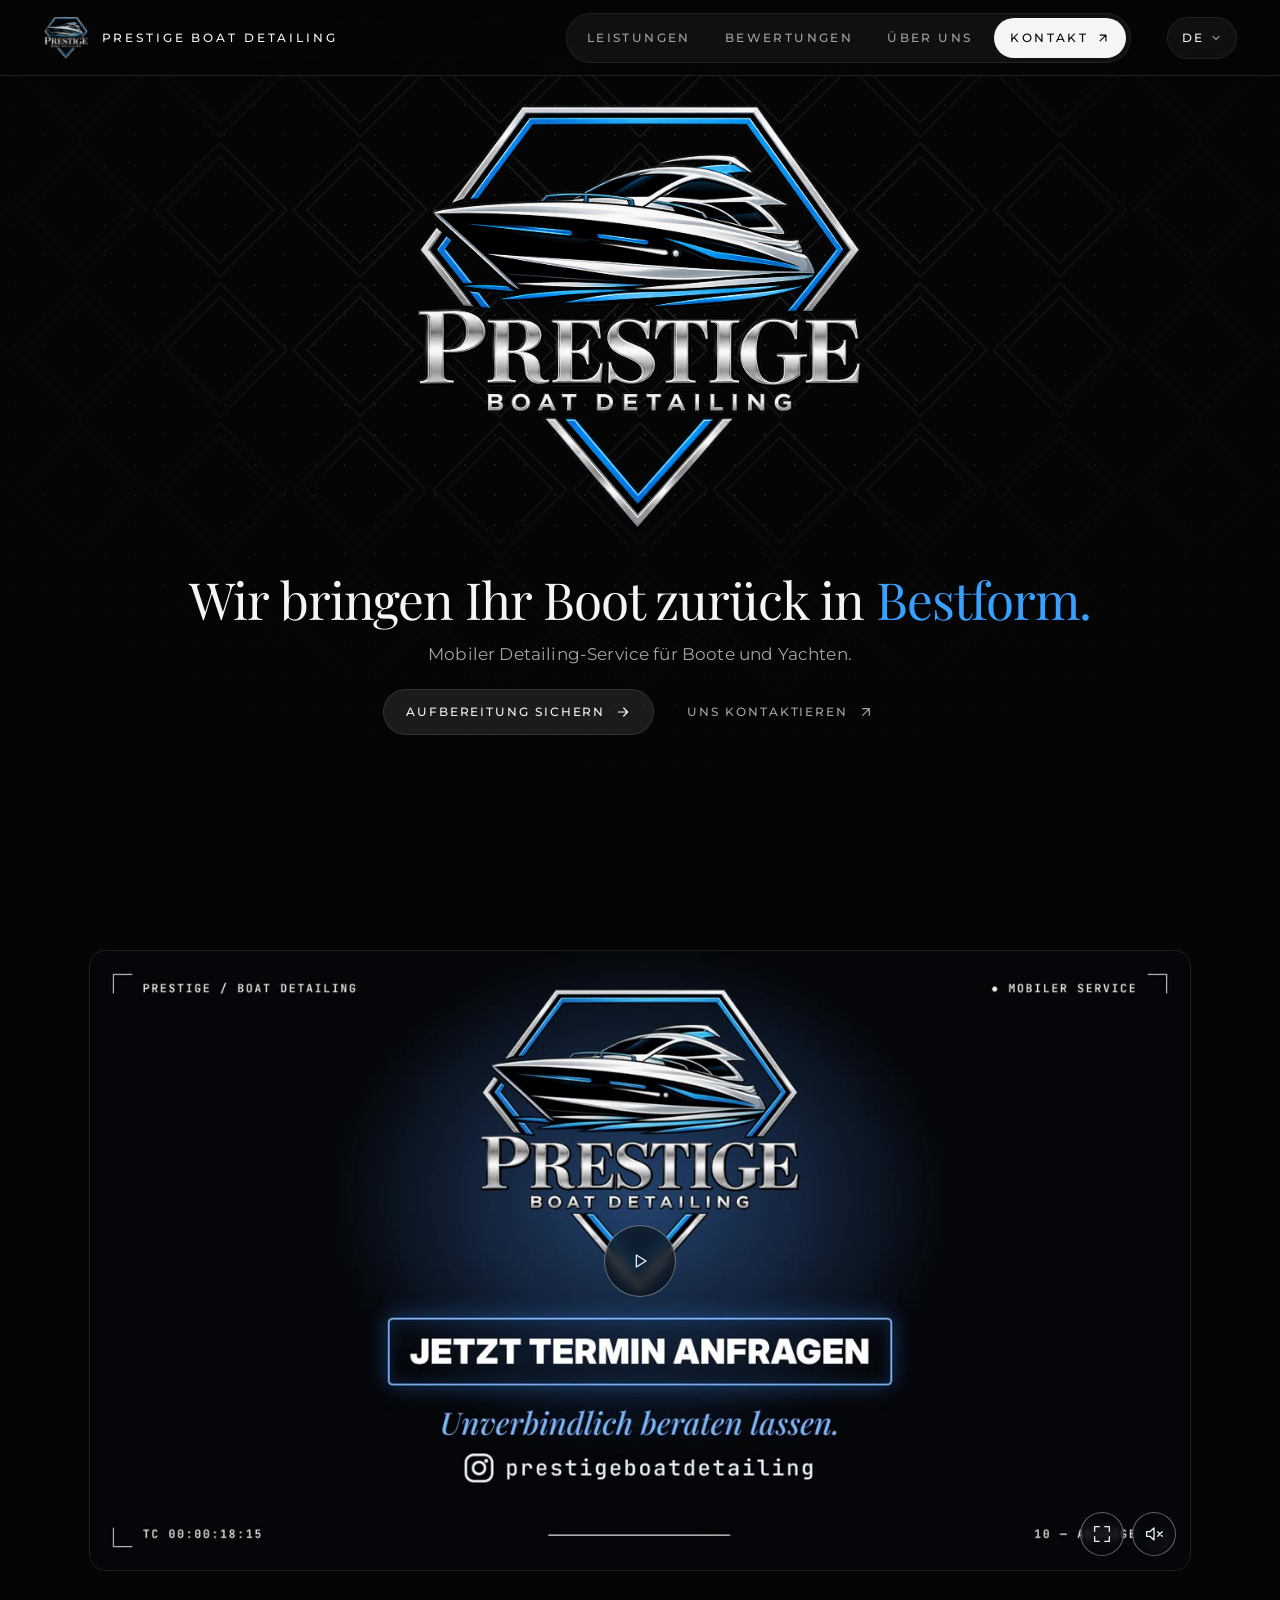
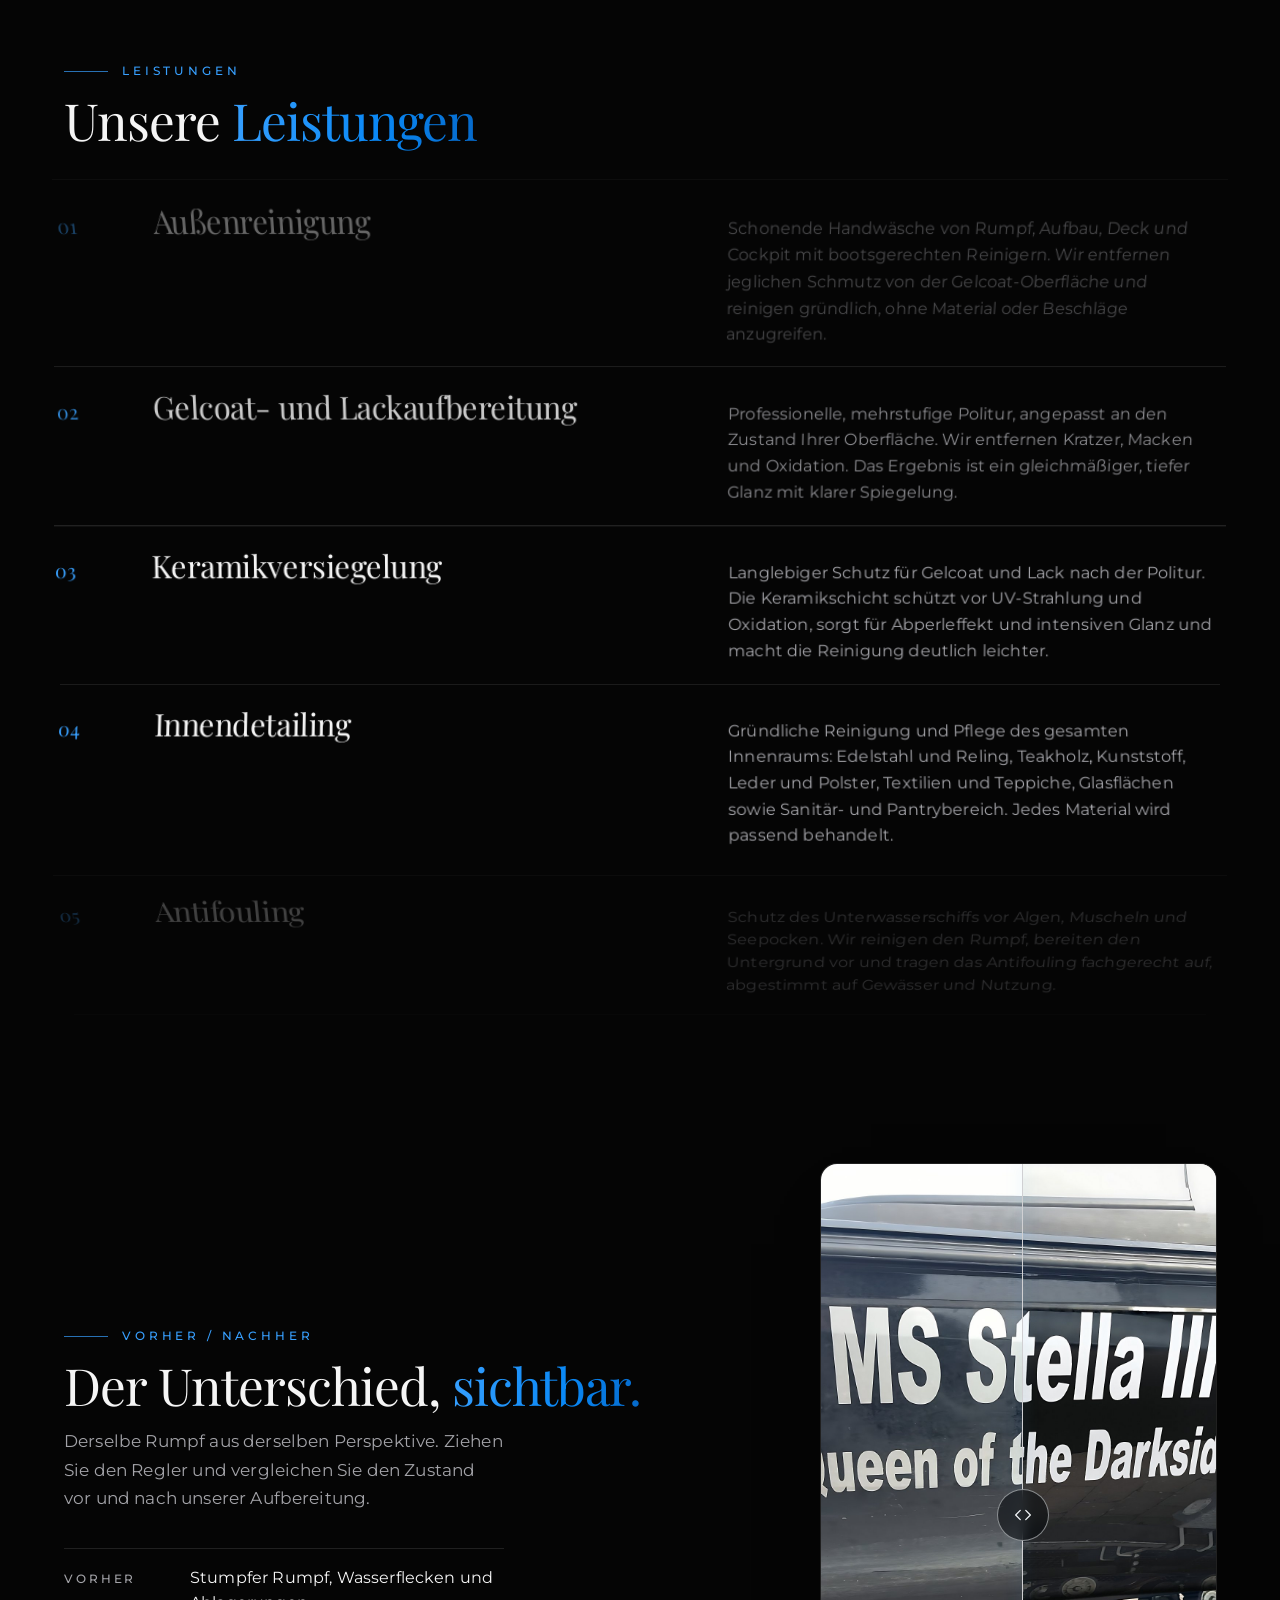
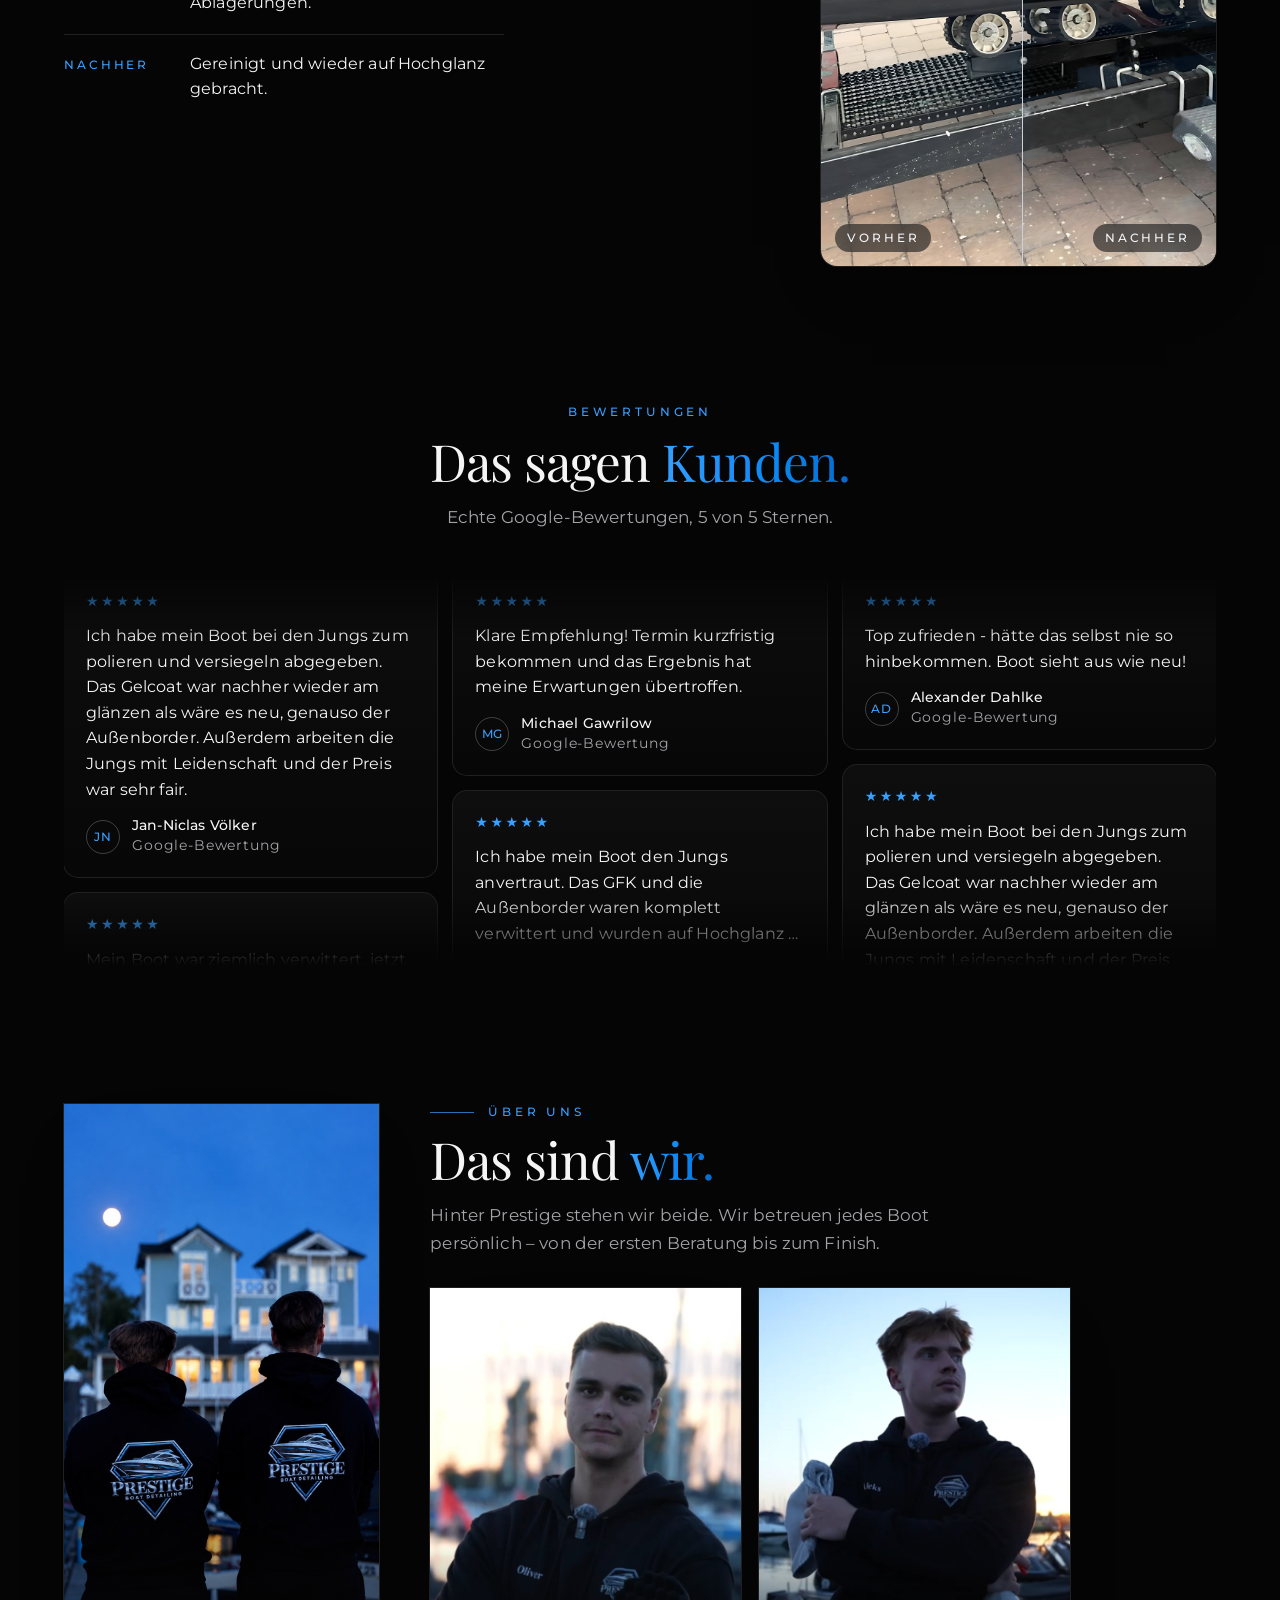
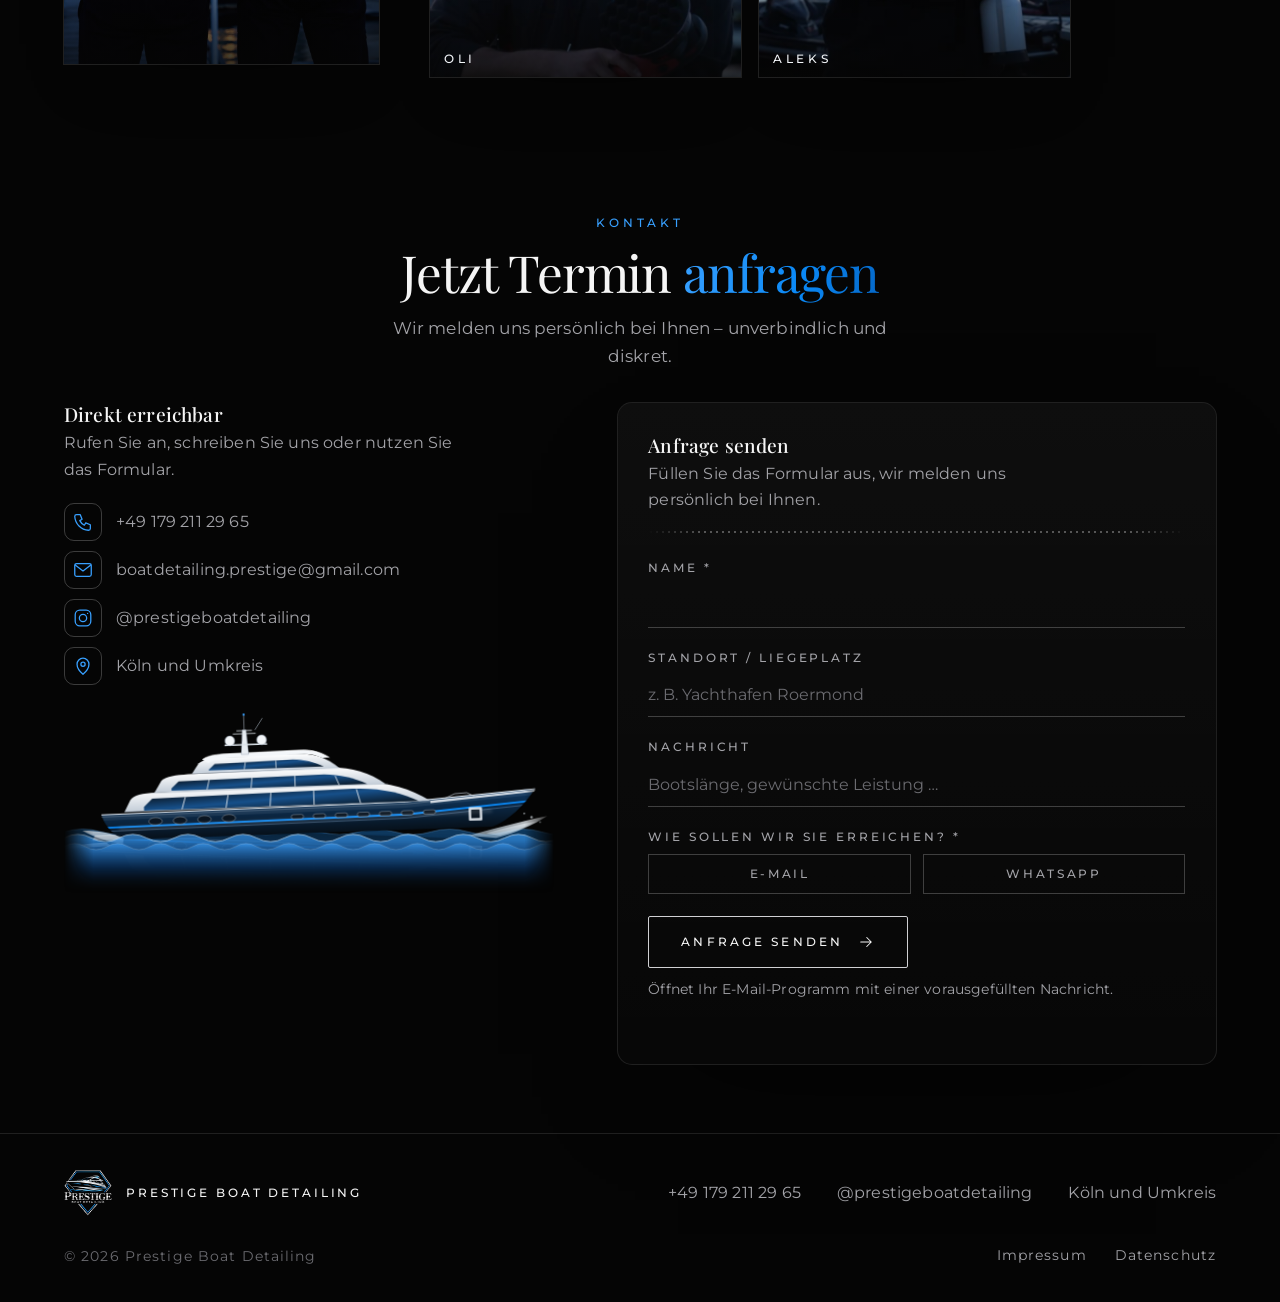
==== index.html @ ebf5ad95 "Website Prestige Boat Detailing Startseite (DE/EN/NL), Impressum, Datenschutzerklärung und die benöt" ====
<!DOCTYPE html>
<html lang="de">
<head>
  <meta charset="UTF-8">
  <meta name="viewport" content="width=device-width, initial-scale=1, viewport-fit=cover">
  <title>Prestige Boat Detailing – Professionelle Bootsaufbereitung in Köln</title>
  <meta name="description" content="Mobile, professionelle Bootsaufbereitung in Köln und Umkreis: Außenreinigung, Gelcoat-Politur, Edelstahl, Keramikversiegelung, Antifouling, Innen- und Polsterreinigung. Jetzt unverbindlich anfragen.">
  <meta name="theme-color" content="#050505">
  <meta property="og:type" content="website">
  <meta property="og:title" content="Prestige Boat Detailing – Bootsaufbereitung in Köln">
  <meta property="og:description" content="Wir bringen Ihr Boot zurück in Bestform. Mobiler Service in Köln und Umkreis.">
  <meta property="og:image" content="brand_assets/prestige_logo_new.png">
  <link rel="icon" type="image/png" href="brand_assets/prestige_logo_new_small.png">
  <link rel="preconnect" href="https://fonts.googleapis.com">
  <link rel="preconnect" href="https://fonts.gstatic.com" crossorigin>
  <link href="https://fonts.googleapis.com/css2?family=Montserrat:wght@300;400;500;600&family=Playfair+Display:wght@400;500;600;700;800&display=swap" rel="stylesheet">
  <link rel="preload" as="image" href="brand_assets/prestige_logo_new.png">
  <script>document.documentElement.classList.add('js');try{var _l=localStorage.getItem('pbd-lang');if(_l==='en'||_l==='nl')document.documentElement.lang=_l}catch(e){}</script>
  <script type="application/ld+json">
  {
    "@context": "https://schema.org",
    "@type": "LocalBusiness",
    "name": "Prestige Boat Detailing",
    "description": "Mobile, professionelle Bootsaufbereitung in Köln und Umkreis.",
    "telephone": "+491792112965",
    "email": "boatdetailing.prestige@gmail.com",
    "areaServed": "Köln und Umkreis",
    "address": { "@type": "PostalAddress", "addressLocality": "Köln", "addressCountry": "DE" },
    "sameAs": ["https://www.instagram.com/prestigeboatdetailing"]
  }
  </script>
  <style>
    /* ═════════ TOKENS ═════════ */
    :root{
      --bg:#050505;
      --bg-2:#0E0E0F;
      --text:#F5F5F5;
      --text-2:#A3A3A8;
      --chrome:#D0D0D3;
      --blue:#0A88F5;
      --blue-hi:#38A0FF;
      --hair:rgba(255,255,255,.22);
      --hair-soft:rgba(255,255,255,.11);
      --nav1:rgba(5,5,5,.9); --nav2:rgba(5,5,5,.55);
      --glass:rgba(255,255,255,.05); --glass-2:rgba(255,255,255,.09); --glass-hover:rgba(255,255,255,.09);
      --ring:rgba(255,255,255,.12); --ring-2:rgba(255,255,255,.18);
      --card-g1:rgba(255,255,255,.04); --card-g2:rgba(255,255,255,.012);
      --ph-bg:#0C0C0D; --err:#E8A3A0; --muted:#6B6B70;
      --word-g:linear-gradient(180deg,#FFFFFF 0%,#EEF2F6 30%,#B4BFCB 47.5%,#2A323C 48.5%,#5E6C7B 49.5%,#C8D3DE 52%,#F4F7FA 78%,#FFFFFF 100%);--word-sh:rgba(0,0,0,.9);
      --word-stroke:rgba(255,255,255,.75);
      --fw-a:#F6F8FA; --fw-b:#B9C4D0; --fw-stroke:rgba(255,255,255,.5);
      --sub:#C3CCD6; --line:rgba(255,255,255,.7); --dots:rgba(255,255,255,.11);
      --sea-deep:#050505; --menu-shadow:rgba(0,0,0,.6);
      --page-bg:#050505;
      color-scheme:dark;

      --fs-display:clamp(38px,6vw,88px);
      --fs-h2:clamp(30px,4vw,56px);
      --fs-h3:clamp(22px,2.4vw,32px);
      --fs-h4:clamp(18px,1.5vw,21px);
      --fs-lead:clamp(17px,1.25vw,19px);
      --fs-body:16px;
      --fs-small:14px;
      --fs-label:12px;

      --f-serif:'Playfair Display','Didot','Bodoni MT',Georgia,serif;
      --f-sans:'Montserrat',system-ui,-apple-system,'Segoe UI',sans-serif;

      --ease:cubic-bezier(.25,.46,.45,.94);
      --wrap:1320px;
      --gut:clamp(20px,5vw,72px);
      --sec:clamp(44px,5.4vw,84px);
      --nav:76px;
    }
    *,*::before,*::after{box-sizing:border-box}
    html{background:var(--bg);scroll-behavior:smooth;scroll-padding-top:calc(var(--nav) + 8px);-webkit-text-size-adjust:100%}
    body{margin:0;background:transparent;color:var(--text-2);font:400 16px/1.65 var(--f-sans);letter-spacing:.01em;-webkit-font-smoothing:antialiased;overflow-x:clip}
    /* Hintergrund: dunkler Verlauf mit feinem Punktraster (ruhig, fest, ohne Bewegung) */
    body::before{content:"";position:fixed;inset:0;z-index:-1;pointer-events:none;background:var(--page-bg)}
    body::after{content:"";position:fixed;inset:0;z-index:-1;pointer-events:none;
      background-image:radial-gradient(var(--dots) 1px,transparent 1.2px);background-size:30px 30px;
      -webkit-mask-image:radial-gradient(85% 70% at 50% 35%,#000 15%,transparent 75%);mask-image:radial-gradient(85% 70% at 50% 35%,#000 15%,transparent 75%)}
    img,video{display:block;max-width:100%}
    a{color:inherit;text-decoration:none}
    ::selection{background:var(--blue);color:var(--bg)}
    :focus-visible{outline:1px solid var(--blue-hi);outline-offset:4px}
    .wrap{width:100%;max-width:var(--wrap);margin-inline:auto;padding-inline:var(--gut)}
    .sr{position:absolute!important;width:1px;height:1px;overflow:hidden;clip:rect(0 0 0 0);white-space:nowrap}
    .skip{position:fixed;left:16px;top:16px;z-index:200;padding:12px 18px;background:var(--text);color:var(--bg);font-size:var(--fs-small);transform:translateY(-200%)}
    .skip:focus{transform:none}
    .ic{width:22px;height:22px;fill:none;stroke:currentColor;stroke-width:1.4;stroke-linecap:round;stroke-linejoin:round;flex:none}

    /* ═════════ TYPO ═════════ */
    .eyebrow{display:flex;align-items:center;gap:14px;margin:0 0 14px;font:500 var(--fs-label)/1.4 var(--f-sans);letter-spacing:.32em;text-transform:uppercase;color:var(--blue-hi)}
    .eyebrow::before{content:"";width:44px;height:1px;background:currentColor;opacity:.7}
    .h2{margin:0;font:400 var(--fs-h2)/1.02 var(--f-serif);letter-spacing:-.02em;color:var(--text);text-wrap:balance}
    .h2 em{font-style:normal;color:transparent;background:linear-gradient(100deg,var(--blue-hi),var(--blue) 60%,#0568C8);-webkit-background-clip:text;background-clip:text}
    .lead{margin:16px 0 0;max-width:46ch;font-size:var(--fs-lead);line-height:1.65}
    .label{font:500 var(--fs-label)/1.4 var(--f-sans);letter-spacing:.24em;text-transform:uppercase}

    /* Einblenden (nur beim Scrollen, einmalig) */
    .js .rv{opacity:0;transform:translateY(26px);transition:opacity 1s var(--ease),transform 1s var(--ease);transition-delay:calc(var(--d,0) * 110ms)}
    .js .rv.in{opacity:1;transform:none}

    /* ═════════ NAV ═════════ */
    .nav{position:fixed;inset:0 0 auto 0;z-index:70;height:var(--nav);background:linear-gradient(180deg,var(--nav1),var(--nav2));-webkit-backdrop-filter:blur(12px);backdrop-filter:blur(12px)}
    .nav::after{content:"";position:absolute;left:0;right:0;bottom:0;height:1px;background:var(--hair-soft)}
    .nav-prog{position:absolute;left:0;bottom:0;height:1px;width:100%;background:var(--blue-hi);transform:scaleX(0);transform-origin:left;z-index:1}
    .nav .wrap.nav-in{max-width:none;padding-inline:clamp(20px,3.4vw,56px)}
    .nav-in{height:100%;display:flex;align-items:center;justify-content:space-between;gap:24px}
    .brand{display:flex;align-items:center;gap:14px;color:var(--text)}
    .brand img{width:44px;height:auto}
    .brand-tx{font:500 var(--fs-label)/1.4 var(--f-sans);letter-spacing:.24em;text-transform:uppercase;color:var(--text);white-space:nowrap}
    .nav-links{display:flex;align-items:center;gap:2px;padding:4px;border-radius:999px;background:var(--glass);box-shadow:0 0 0 1px var(--ring);-webkit-backdrop-filter:blur(14px);backdrop-filter:blur(14px)}
    .nav-links a{font:500 var(--fs-label)/1 var(--f-sans);letter-spacing:.2em;text-transform:uppercase;color:var(--text-2);padding:13px 16px;border-radius:999px;transition:color .2s,background .2s}
    .nav-links a:hover{background:var(--glass-hover)}
    .nav-links{margin-left:auto}
    .tools{display:flex;align-items:center;gap:8px;margin-left:14px}
    .lang{position:relative}
    .lang-btn{display:inline-flex;align-items:center;justify-content:center;gap:6px;height:40px;padding:0 14px;border:0;border-radius:999px;background:var(--glass);box-shadow:0 0 0 1px var(--ring);color:var(--text);font:500 var(--fs-label)/1 var(--f-sans);letter-spacing:.18em;text-transform:uppercase;cursor:pointer;-webkit-backdrop-filter:blur(14px);backdrop-filter:blur(14px);transition:background .2s}
    .lang-btn:hover{background:var(--glass-hover)}
    .lang-btn .ic{width:12px;height:12px;stroke-width:2}
    .lang-menu{position:absolute;right:0;top:calc(100% + 8px);min-width:156px;padding:6px;border-radius:14px;background:var(--bg-2);box-shadow:0 0 0 1px var(--ring),0 24px 60px -20px var(--menu-shadow);display:none;z-index:80}
    .lang-menu.open{display:block}
    .lang-menu button{display:block;width:100%;text-align:left;padding:11px 14px;border:0;border-radius:10px;background:none;color:var(--text-2);font:500 var(--fs-body)/1 var(--f-sans);letter-spacing:.06em;cursor:pointer}
    .lang-menu button:hover,.lang-menu button[aria-current="true"]{color:var(--text);background:var(--glass-hover)}
    /* Handy: kein Logo-Bild, links nur der Name */
    @media (max-width:560px){.brand img{display:none}.brand-tx{letter-spacing:.12em}.tools{gap:2px}.lang-btn{padding:0 10px}.nav-in .burger{width:40px;flex:none}.nav-in .burger i{left:9px;right:9px}}
    @media (max-width:370px){.brand-tx .bt{display:none}}
    @media (max-width:1180px){.nav-links a{padding:13px 10px;letter-spacing:.14em}.tools{margin-left:8px}}
    .nav-links a.nav-cta{display:inline-flex;align-items:center;gap:8px;margin-left:4px;background:var(--text);color:var(--bg)}
    .nav-links a.nav-cta:hover,.nav-links a.nav-cta:focus-visible{background:#fff;color:var(--bg)}
    .nav-cta .ic{width:14px;height:14px;stroke-width:2}
    .nav-links a:hover,.nav-links a:focus-visible{color:var(--text)}
    .burger{display:none;width:46px;height:46px;border:0;background:none;color:var(--text);cursor:pointer;position:relative}
    .burger i{position:absolute;left:11px;right:11px;height:1px;background:currentColor}
    .burger i:first-child{top:19px}.burger i:last-child{top:26px}
    .mnav{position:fixed;inset:0;z-index:65;background:var(--bg);display:flex;flex-direction:column;justify-content:center;padding:calc(var(--nav) + 24px) var(--gut) 40px;opacity:0;visibility:hidden;transition:opacity .3s var(--ease),visibility 0s .3s}
    .mnav.open{opacity:1;visibility:visible;transition:opacity .3s var(--ease)}
    .mnav a.ml{display:block;padding:14px 0;border-bottom:1px solid var(--hair-soft);font:400 var(--fs-h3)/1.2 var(--f-serif);color:var(--text)}
    .mnav-foot{margin-top:36px;display:grid;gap:8px;font-size:var(--fs-body)}

    /* ═════════ HERO (angeheftet, scrollgesteuert) ═════════ */
    .hero{position:relative;min-height:100svh}
        .hero-pin{--lw:min(50svh,86vw);position:relative;min-height:100svh;overflow:hidden;isolation:isolate}
        .hero-bg{position:absolute;inset:0;z-index:-2;background:none}
    @keyframes wordIn{from{opacity:0;filter:blur(16px)}to{opacity:1;filter:blur(0)}}
    .medal-stage{position:absolute;left:0;right:0;top:4svh;height:60%;display:grid;place-items:center;perspective:1500px}
    .medal{position:relative;width:min(38svh,70vw);aspect-ratio:868/842;transform-style:preserve-3d;will-change:transform}
    .medal img{position:absolute;inset:0;width:100%;height:100%;object-fit:contain;user-select:none;-webkit-user-drag:none}
    .medal .m-edge{opacity:var(--edge,0);backface-visibility:visible;filter:brightness(0) invert(.55) sepia(.25) hue-rotate(185deg) saturate(1.6)}
    .medal .m-front,.medal .m-back{backface-visibility:hidden}
    .medal .m-back{transform:rotateY(180deg) translateZ(var(--th,14px))}
    .medal .m-front{transform:none}
    .m-shine{position:absolute;inset:0;pointer-events:none;backface-visibility:hidden;transform:translateZ(calc(var(--th,14px) + .5px));
      background:linear-gradient(105deg,transparent 40%,rgba(255,255,255,.9) 50%,transparent 60%) var(--sh,120%) 0/300% 100% no-repeat;
      -webkit-mask:url(brand_assets/prestige_logo_new_small.png) center/contain no-repeat;mask:url(brand_assets/prestige_logo_new_small.png) center/contain no-repeat}
    .hero-copy{position:absolute;left:0;right:0;top:calc(var(--nav) + 3svh + var(--lw) * .9555 + clamp(14px,2.6svh,28px));display:flex;flex-direction:column;align-items:center;padding-inline:var(--gut);text-align:center}
    .badge{display:inline-flex;align-items:center;gap:12px;padding:7px 14px 7px 8px;border-radius:999px;background:rgba(255,255,255,.07);box-shadow:0 0 0 1px rgba(255,255,255,.13);-webkit-backdrop-filter:blur(10px);backdrop-filter:blur(10px)}
    .badge b{padding:4px 10px;border-radius:999px;background:var(--text);color:var(--bg);font:500 var(--fs-label)/1.3 var(--f-sans);letter-spacing:.18em;text-transform:uppercase}
    .badge span{font:500 var(--fs-label)/1.3 var(--f-sans);letter-spacing:.06em;color:var(--text)}
    .hero-line{margin:16px 0 0;font:400 var(--fs-h2)/1.06 var(--f-serif);letter-spacing:-.02em;color:var(--text);text-wrap:balance}
    .hero-line em{font-style:normal;color:var(--blue-hi)}
    .hero-desc{margin:14px 0 0;max-width:56ch;font-size:var(--fs-lead);line-height:1.6;color:var(--text-2)}
    .hero-btns{margin-top:22px;display:flex;flex-wrap:wrap;gap:12px;justify-content:center}
    .pbtn,.sbtn{display:inline-flex;align-items:center;gap:10px;padding:14px 22px;border-radius:999px;font:500 var(--fs-label)/1 var(--f-sans);letter-spacing:.16em;text-transform:uppercase;transition:background .2s,color .2s,box-shadow .2s}
    .pbtn{background:var(--glass-2);color:var(--text);box-shadow:0 0 0 1px var(--ring-2)}
    .pbtn:hover,.pbtn:focus-visible{background:var(--glass-hover)}
    .sbtn{color:var(--text-2)}
    .sbtn:hover,.sbtn:focus-visible{color:var(--text)}
    .pbtn .ic,.sbtn .ic{width:16px;height:16px;stroke-width:1.8}
    /* Start-Animation: Text blendet sich beim Öffnen der Seite gestaffelt ein */
    .fs{opacity:0;animation:fsIn 1s var(--ease) forwards;animation-delay:calc(.25s + var(--i,0) * .16s)}
    @keyframes fsIn{from{opacity:0;transform:translateY(20px)}to{opacity:1;transform:none}}

    /* ═════════ SEKTIONEN ═════════ */
    .sec{padding-block:var(--sec)}
    .sec-head{margin-bottom:clamp(22px,3vw,40px)}

    /* Leistungen: große Typografie, scrollgesteuerte Perspektive */
    .svc{perspective:1200px}
    .row{display:grid;grid-template-columns:clamp(40px,5vw,72px) 1.1fr 1fr;gap:clamp(14px,2.4vw,40px);align-items:baseline;padding:clamp(14px,1.7vw,24px) 0;border-top:1px solid var(--hair-soft);will-change:transform,opacity}
    .row:last-child{border-bottom:1px solid var(--hair-soft)}
    .num{font:400 var(--fs-h4)/1 var(--f-serif);color:var(--blue-hi)}
    .row h3{margin:0;font:400 var(--fs-h3)/1.1 var(--f-serif);letter-spacing:-.015em;color:var(--text);text-wrap:balance}
    .row p{margin:0;font-size:var(--fs-body);line-height:1.6}
    .row p + p{margin-top:8px;font-size:var(--fs-body)}

    /* Mobiler Service: Lauftext, vom Scrollen gesteuert */
    .mq{overflow:hidden;white-space:nowrap;padding-block:clamp(4px,1vw,12px)}
    .mq-track{display:inline-block;will-change:transform;font:400 clamp(44px,8vw,120px)/1 var(--f-serif);letter-spacing:-.02em;text-transform:uppercase;color:transparent;-webkit-text-stroke:1.1px rgba(255,255,255,.4)}
    .mq-track b{font-weight:400;color:var(--blue-hi);-webkit-text-stroke:0;margin-inline:.28em}
    .mobile{text-align:center;padding-block:clamp(32px,4vw,56px)}
    .mobile .eyebrow{justify-content:center}
    .mobile .eyebrow::before{display:none}
    .mobile .h2{margin-inline:auto;max-width:18ch}
    .mobile .lead{margin-inline:auto;max-width:44ch}
    .tri{margin:28px auto 0;max-width:760px;display:grid;grid-template-columns:repeat(3,1fr)}
    .tri span{padding:10px 12px;color:var(--text)}
    .tri span + span{border-left:1px solid var(--hair)}

    /* Bewertungen: Spalten laufen ruhig von selbst */
    .rhead{text-align:center}
    .rhead .eyebrow{justify-content:center}.rhead .eyebrow::before{display:none}
    .rhead .lead{margin-inline:auto}
    .rcols{display:flex;justify-content:center;gap:16px;height:clamp(300px,44svh,400px);overflow:hidden;-webkit-mask-image:linear-gradient(180deg,transparent,#000 18%,#000 82%,transparent);mask-image:linear-gradient(180deg,transparent,#000 18%,#000 82%,transparent)}
    .rcol{flex:1 1 0;max-width:380px;min-width:0}
    .rtrack{display:flex;flex-direction:column;gap:16px;padding-bottom:16px;animation:rscroll var(--dur,46s) linear infinite}
    .rcol:hover .rtrack{animation-play-state:paused}
    @keyframes rscroll{to{transform:translateY(-50%)}}
    .rc{margin:0;padding:20px 22px;border-radius:14px;background:linear-gradient(180deg,var(--card-g1),var(--card-g2));box-shadow:0 0 0 1px var(--hair-soft)}
    .stars{font-size:var(--fs-small);letter-spacing:.18em;color:var(--blue-hi)}
    .rc blockquote{margin:10px 0 14px;font-size:var(--fs-body);line-height:1.6;color:var(--text)}
    .rc figcaption{display:flex;align-items:center;gap:12px}
    .av{display:grid;place-items:center;width:34px;height:34px;flex:none;border:1px solid var(--hair);border-radius:50%;font:500 var(--fs-label)/1 var(--f-sans);letter-spacing:.06em;color:var(--blue-hi)}
    .rc figcaption b{display:block;font:500 var(--fs-small)/1.3 var(--f-sans);color:var(--text)}
    .rc figcaption small{display:block;font-size:var(--fs-small);letter-spacing:.06em;color:var(--text-2)}
    @media (max-width:1000px){.r3{display:none}}
    @media (max-width:640px){.r2{display:none}}

    /* Das sind wir: gemeinsames Foto links, Einzelportraits kleiner rechts */
    .team{padding-block:var(--sec)}
    .team-grid{display:grid;grid-template-columns:auto minmax(0,1fr);grid-template-areas:"back head" "back singles";grid-template-rows:auto 1fr;column-gap:clamp(24px,4vw,64px);row-gap:clamp(18px,2.4vw,32px);align-items:start}
    .team-head{grid-area:head}
    .team-head .eyebrow{margin-bottom:12px}
    .team-head .lead{max-width:46ch}
    .ph-back{grid-area:back;height:clamp(380px,64svh,560px);aspect-ratio:9/16}
    .singles{grid-area:singles;display:grid;grid-template-columns:1fr 1fr;gap:clamp(10px,1.4vw,18px);max-width:640px}
    .ph{position:relative;margin:0;overflow:hidden;background:var(--ph-bg);box-shadow:0 0 0 1px var(--hair-soft),0 30px 80px -50px rgba(0,0,0,.8)}
    .singles .ph{aspect-ratio:4/5}
    .ph img{position:absolute;inset:0;width:100%;height:100%;object-fit:cover}
    .singles .ph:nth-child(1) img{object-position:60% 28%}
    .singles .ph:nth-child(2) img{object-position:53% 28%}
    .ph-back img{object-position:50% 56%}
    .ph::after{content:"";position:absolute;inset:auto 0 0 0;height:34%;background:linear-gradient(180deg,transparent,rgba(5,5,5,.78));pointer-events:none}
    .cap{position:absolute;left:14px;bottom:12px;z-index:1;margin:0;font:500 var(--fs-label)/1 var(--f-sans);letter-spacing:.3em;text-transform:uppercase;color:#F2F5F8}

    /* Kontakt: Kopf, zwei Spalten (Kontaktwege + Yacht | Formularkarte) */
    .contact-head{text-align:center;margin-bottom:clamp(20px,2.6vw,36px)}
    .contact-head .eyebrow{justify-content:center}
    .contact-head .eyebrow::before{display:none}
    .contact-head .h2{margin-inline:auto}
    .contact-head .lead{margin-inline:auto}
    .contact-grid{display:grid;grid-template-columns:minmax(0,.9fr) minmax(0,1.1fr);gap:clamp(32px,5vw,88px);align-items:start;max-width:1160px;margin-inline:auto}
    .contact-left{display:flex;flex-direction:column;gap:20px}
    .c-h{margin:0 0 4px;font:500 var(--fs-h4)/1.2 var(--f-serif);color:var(--text)}
    .c-sub{margin:0;font-size:var(--fs-body);max-width:38ch}
    .c-list{list-style:none;margin:0;padding:0;display:grid;gap:10px}
    .c-row{display:flex;align-items:center;gap:14px;width:fit-content;max-width:100%;font-size:var(--fs-body);color:var(--text-2);transition:color .2s;overflow-wrap:anywhere}
    a.c-row:hover,a.c-row:focus-visible{color:var(--text)}
    .c-ic{display:grid;place-items:center;width:38px;height:38px;flex:none;border:1px solid var(--hair);border-radius:10px;color:var(--blue-hi);transition:border-color .2s,color .2s}
    a.c-row:hover .c-ic{border-color:var(--blue-hi);color:var(--text)}
    .yacht-scene{position:relative;overflow:hidden;margin-top:2px;-webkit-mask-image:linear-gradient(180deg,#000 72%,transparent 100%),linear-gradient(90deg,transparent,#000 6%,#000 94%,transparent);-webkit-mask-composite:source-in;mask-image:linear-gradient(180deg,#000 72%,transparent 100%),linear-gradient(90deg,transparent,#000 6%,#000 94%,transparent);mask-composite:intersect}
    .yacht-svg{display:block;width:100%;height:auto;overflow:visible}
    /* Yacht: bewegt sich von selbst, bleibt an Ort und Stelle */
    #yBob,#yRoll,#yRefl,.wv,#spray,#wake{transform-box:view-box}
    #yBob{animation:yBob 4.6s ease-in-out infinite}
    #spray{transform-origin:600px 225px;animation:spray 1.7s ease-in-out infinite}
    #wake{transform-origin:70px 240px;animation:spray 1.3s ease-in-out infinite reverse}
    @keyframes spray{0%,100%{transform:scale(1,.9);opacity:.7}50%{transform:scale(1.04,1.1);opacity:1}}
    #yRoll{transform-origin:400px 232px;animation:yRoll 5.8s ease-in-out infinite}
    #yRefl{transform-origin:400px 232px;animation:yRefl 6.6s ease-in-out infinite}
    .wv{will-change:transform}
    #wvA{animation:wvA 16s linear infinite}
    #wvB{animation:wvB 9s linear infinite}
    #wvC{animation:wvC 6s linear infinite}
    #foam{animation:foam 5.2s ease-in-out infinite}
    @keyframes yBob{0%,100%{transform:translateY(1px)}50%{transform:translateY(-5px)}}
    @keyframes yRoll{0%,100%{transform:rotate(-1.4deg)}50%{transform:rotate(1.1deg)}}
    @keyframes yRefl{0%,100%{transform:translateY(0) scaleY(1)}50%{transform:translateY(3.6px) scaleY(1.012)}}
    @keyframes wvA{to{transform:translateX(-240px)}}
    @keyframes wvB{from{transform:translateX(-180px)}to{transform:translateX(0)}}
    @keyframes wvC{to{transform:translateX(-140px)}}
    @keyframes foam{0%,100%{opacity:.55}50%{opacity:.9}}
    .panel{padding:clamp(20px,2.4vw,32px);border-radius:14px;background:linear-gradient(180deg,var(--card-g1),var(--card-g2));box-shadow:0 0 0 1px var(--hair-soft),0 50px 120px -60px rgba(0,0,0,.8)}
    .card-head{margin-bottom:12px}
    .dots{height:12px;margin-bottom:22px;color:rgba(255,255,255,.3);background-image:radial-gradient(circle,currentColor .8px,transparent .8px);background-size:6px 100%;-webkit-mask-image:linear-gradient(90deg,transparent,#000 10%,#000 90%,transparent);mask-image:linear-gradient(90deg,transparent,#000 10%,#000 90%,transparent)}
    .form{display:grid;gap:22px}
    .f-row{display:grid;grid-template-columns:1fr 1fr;gap:20px}
    .f-field{display:grid;gap:8px;min-width:0}
    .f-label{font:500 var(--fs-label)/1.4 var(--f-sans);letter-spacing:.24em;text-transform:uppercase;color:var(--text-2)}
    .f-input{width:100%;padding:9px 0;border:0;border-bottom:1px solid var(--hair);border-radius:0;background:transparent;color:var(--text);font:400 var(--fs-body)/1.5 var(--f-sans);transition:border-color .2s}
    .f-input::placeholder{color:var(--muted)}
    .f-input:hover{border-color:var(--chrome)}
    .f-input:focus{outline:0;border-color:var(--blue-hi)}
    select.f-input{appearance:none;-webkit-appearance:none;background-image:linear-gradient(45deg,transparent 50%,var(--text-2) 50%),linear-gradient(135deg,var(--text-2) 50%,transparent 50%);background-position:calc(100% - 12px) 55%,calc(100% - 7px) 55%;background-size:5px 5px;background-repeat:no-repeat}
    select.f-input option{background:var(--bg-2);color:var(--text)}
    textarea.f-input{resize:none;min-height:0;height:43px;overflow:hidden;display:block}
    fieldset{border:0;padding:0;margin:0;min-width:0}
    fieldset>legend{display:block;float:left;width:100%;padding:0;margin:0 0 8px}
    fieldset>legend+.choice{clear:both}
    .choice{display:grid;grid-template-columns:1fr 1fr;gap:12px;margin-top:0}
    .choice label{position:relative;cursor:pointer}
    .choice input{position:absolute;opacity:0;inset:0}
    .choice span{display:flex;align-items:center;justify-content:center;padding:13px 12px;border:1px solid var(--hair);font:500 var(--fs-label)/1 var(--f-sans);letter-spacing:.22em;text-transform:uppercase;color:var(--text-2);transition:color .2s,border-color .2s}
    .choice label:hover span{color:var(--text);border-color:var(--chrome)}
    .choice input:checked + span{color:var(--text);border-color:var(--blue-hi)}
    .choice input:focus-visible + span{outline:1px solid var(--blue-hi);outline-offset:3px}
    .reach{display:none}
    .reach.show{display:grid;opacity:0;transition:opacity .3s var(--ease)}
    .reach.show.in{opacity:1}
    .f-err{font-size:var(--fs-small);line-height:1.4;color:var(--err)}
    .f-err:empty{display:none}
    .btn{display:inline-flex;align-items:center;justify-content:center;gap:14px;padding:16px 32px;border:1px solid var(--chrome);border-radius:2px;background:transparent;color:var(--text);font:500 var(--fs-label)/1 var(--f-sans);letter-spacing:.26em;text-transform:uppercase;cursor:pointer;transition:color .2s,border-color .2s}
    .btn .btn-ar{width:18px;height:18px;transition:transform .2s var(--ease)}
    .btn:hover,.btn:focus-visible{color:var(--blue-hi);border-color:var(--blue-hi)}
    .btn:hover .btn-ar{transform:translateX(4px)}
    .f-foot{display:flex;flex-direction:column;align-items:flex-start;gap:10px}
    .f-note{margin:0;font-size:var(--fs-small);color:var(--text-2)}
    .f-status{margin:0;min-height:1.4em;font-size:var(--fs-body);color:var(--text)}

    /* Footer */
    .footer{padding:36px 0 28px;border-top:1px solid var(--hair-soft)}
    .foot{display:flex;flex-wrap:wrap;gap:20px 48px;justify-content:space-between;align-items:center}
    .foot-logo{display:flex;align-items:center;gap:14px;color:var(--text)}
    .foot-logo img{width:48px}
    .foot-links{display:flex;flex-wrap:wrap;align-items:center;gap:12px 36px;font-size:var(--fs-body);line-height:24px}
    .foot-links>*{display:inline-flex;align-items:center;height:24px;line-height:24px}
    .foot-links a{transition:color .2s}
    .foot-links a:hover,.foot-links a:focus-visible{color:var(--text)}
    @media (min-width:900px){.foot{flex-wrap:nowrap}}
    @media (min-width:560px){.foot-links{flex-wrap:nowrap;white-space:nowrap;gap:12px clamp(18px,3vw,36px)}}
    @media (max-width:559px){.foot-links{flex-direction:column;align-items:flex-start;gap:6px}}
    .foot-bottom{display:flex;flex-wrap:wrap;align-items:center;justify-content:space-between;gap:8px 32px;margin-top:22px;font-size:var(--fs-small);letter-spacing:.08em;color:var(--muted)}
    .foot-bottom p{margin:0}
    .foot-legal{display:flex;flex-wrap:wrap;gap:4px 28px}
    .foot-legal a{padding:6px 0;color:var(--text-2);border-bottom:1px solid transparent;transition:color .2s,border-color .2s}
    .foot-legal a:hover,.foot-legal a:focus-visible{color:var(--text);border-color:var(--hair)}
    .foot-legal a:active{color:var(--blue-hi)}


    /* ═════════ VORHER / NACHHER ═════════ */
    /* Regler bewegt sich nur durch den Besucher; einmalige Einführung, wenn der Abschnitt ins Bild kommt */
    .ba-grid{display:grid;grid-template-columns:minmax(0,1fr) auto;gap:clamp(28px,6vw,104px);align-items:center}
    .ba-copy .lead{max-width:40ch}
    .ba-legend{display:grid;gap:18px;margin:clamp(24px,3vw,36px) 0 0;padding:0;max-width:40ch}
    .ba-legend div{display:grid;grid-template-columns:110px 1fr;gap:16px;align-items:baseline;padding-top:16px;border-top:1px solid var(--hair-soft)}
    .ba-legend dt{font:500 var(--fs-label)/1.4 var(--f-sans);letter-spacing:.24em;text-transform:uppercase;color:var(--text-2)}
    .ba-legend div:last-child dt{color:var(--blue-hi)}
    .ba-legend dd{margin:0;font-size:var(--fs-body);line-height:1.6;color:var(--text)}
    .ba{--p:50%;position:relative;height:clamp(440px,78svh,760px);aspect-ratio:9/16;max-width:100%;border-radius:16px;overflow:hidden;background:var(--ph-bg);box-shadow:0 0 0 1px var(--hair-soft),0 30px 80px -50px rgba(0,0,0,.8);touch-action:pan-y;cursor:ew-resize;-webkit-user-select:none;user-select:none;-webkit-tap-highlight-color:transparent}
    .ba img{position:absolute;inset:0;width:100%;height:100%;object-fit:cover;pointer-events:none;-webkit-user-drag:none}
    .ba .ba-after{clip-path:inset(0 0 0 var(--p))}
    .ba-line{position:absolute;top:0;bottom:0;left:var(--p);width:1px;margin-left:-.5px;background:var(--chrome);box-shadow:0 0 14px rgba(56,160,255,.55);pointer-events:none}
    .ba-knob{position:absolute;top:50%;left:var(--p);width:52px;height:52px;margin:-26px 0 0 -26px;display:grid;place-items:center;border:1px solid rgba(242,245,248,.5);border-radius:50%;background:rgba(5,8,12,.55);color:#F2F5F8;-webkit-backdrop-filter:blur(6px);backdrop-filter:blur(6px);pointer-events:none;transition:border-color .2s var(--ease)}
    .ba:hover .ba-knob,.ba.drag .ba-knob{border-color:var(--blue-hi)}
    .ba.drag .ba-knob{opacity:.85}
    .ba-range{position:absolute;width:1px;height:1px;opacity:0;pointer-events:none}
    .ba-range:focus-visible ~ .ba-knob{outline:1px solid var(--blue-hi);outline-offset:4px;border-color:var(--blue-hi)}
    .ba-tag{position:absolute;bottom:14px;z-index:1;padding:8px 12px;border-radius:999px;background:rgba(5,8,12,.55);-webkit-backdrop-filter:blur(6px);backdrop-filter:blur(6px);font:500 var(--fs-label)/1 var(--f-sans);letter-spacing:.24em;text-transform:uppercase;color:#F2F5F8;pointer-events:none;transition:opacity .2s var(--ease)}
    .ba-tag.l{left:14px}.ba-tag.r{right:14px}
    @media (max-width:860px){.ba-grid{grid-template-columns:1fr}.ba{height:auto;width:100%;max-width:440px;margin-inline:auto}}

    /* Leistungs-Video (Motion Graphic): startet erst, wenn es im Bild ist, läuft einmal, keine Schleife */
    .reel{padding-block:clamp(28px,4vw,56px) clamp(8px,2vw,24px)}
    .reel-frame{position:relative;width:100%;max-width:1100px;margin-inline:auto;aspect-ratio:16/9;border-radius:16px;overflow:hidden;background:#05080C;box-shadow:0 0 0 1px var(--hair-soft)}
    .reel-frame video{width:100%;height:100%;object-fit:cover}
    .reel-btn{position:absolute;display:grid;place-items:center;border:1px solid rgba(242,245,248,.38);border-radius:50%;background:rgba(5,8,12,.55);color:#F2F5F8;cursor:pointer;-webkit-backdrop-filter:blur(6px);backdrop-filter:blur(6px);transition:opacity .25s var(--ease),border-color .2s var(--ease)}
    .reel-btn:hover{border-color:var(--blue-hi)}
    .reel-btn:active{opacity:.7}
    .reel-snd{right:14px;bottom:14px;width:44px;height:44px}
    .reel-fs{right:66px;bottom:14px;width:44px;height:44px}
    .reel-frame:fullscreen{border-radius:0;max-width:none;width:100%;height:100%;aspect-ratio:auto;box-shadow:none;background:#000}
    .reel-frame:fullscreen video{object-fit:contain}
    .reel-frame:-webkit-full-screen{border-radius:0;max-width:none;width:100%;height:100%;background:#000}
    .reel-snd .on{display:none}.reel-snd[aria-pressed="true"] .on{display:block}.reel-snd[aria-pressed="true"] .off{display:none}
    .reel-play{left:50%;top:50%;width:72px;height:72px;margin:-36px 0 0 -36px}
    .reel-frame.playing .reel-play{opacity:0;pointer-events:none}
    @media (max-width:560px){.reel-frame{border-radius:12px}.reel-snd{right:8px;bottom:8px;width:34px;height:34px}.reel-fs{right:48px;bottom:8px;width:34px;height:34px}.reel-snd .ic,.reel-fs .ic{width:17px;height:17px}.reel-play{width:56px;height:56px;margin:-28px 0 0 -28px}}

    /* ═════════ HANDY ═════════ */
    @media (max-width:960px){
      :root{--nav:66px}
      .nav-links{display:none}
      .tools{margin-left:auto;gap:6px}
      .lang-btn{padding:0 12px}
      .burger{display:block}
      .row{grid-template-columns:1fr;gap:10px}
      .team-grid{grid-template-columns:1fr;grid-template-areas:"head" "back" "singles"}
      .ph-back{height:auto;aspect-ratio:1/1;width:100%}
      .singles{max-width:none}
      .singles .ph{aspect-ratio:3/4}
      .f-row{grid-template-columns:1fr}
      .contact-grid{grid-template-columns:1fr}
    }
    @media (max-width:560px){
      .tri{grid-template-columns:1fr}
      .tri span + span{border-left:0;border-top:1px solid var(--hair)}
      .tri span{padding:16px 12px}
      .choice{grid-template-columns:1fr}
      .btn{width:100%}
      .pbtn,.sbtn{padding:13px 18px}
      .medal{width:min(40svh,78vw)}
    }

    /* ═════════ REDUCED MOTION ═════════ */
    @media (prefers-reduced-motion:reduce){
      html{scroll-behavior:auto}
      .fs{animation:none;opacity:1}
      .js .rv{opacity:1;transform:none;transition:none}
      #yBob,#yRoll,#yRefl,.wv,#spray,#wake{animation:none!important}
      .rtrack{animation:none!important}
      .rcols{height:auto;-webkit-mask-image:none;mask-image:none}
      .rc[aria-hidden=true]{display:none}
      .rcol{max-width:none}
      .m-shine{display:none}
      *,*::before,*::after{transition-duration:0s!important}
    }
  
    /* Wow-Intro: Logo + Rautenmuster fahren diagonal ins Bild (Wipe von rechts), Glanz läuft einmal über das Emblem */
    :root{--lat:linear-gradient(180deg,rgba(255,255,255,.2),rgba(255,255,255,.05));--emb-f:brightness(1.12) contrast(1.08);--emb-o:1;--halo:rgba(255,255,255,0)}
    .hero-halo{position:absolute;left:50%;top:26%;width:min(70vw,100svh);aspect-ratio:1;z-index:-1;border-radius:50%;transform:translate(-50%,-50%);background:radial-gradient(closest-side,var(--halo),transparent 70%);pointer-events:none;animation:haloIn 2.6s var(--ease) both}
    @keyframes haloIn{from{opacity:0;transform:translate(-50%,-50%) scale(.35)}60%{opacity:1}to{opacity:.9;transform:translate(-50%,-50%) scale(1)}}
    .hero-lattice{position:absolute;inset:0;z-index:-1;pointer-events:none;-webkit-mask-image:radial-gradient(75% 62% at 50% 34%,#000 0%,transparent 78%);mask-image:radial-gradient(75% 62% at 50% 34%,#000 0%,transparent 78%);animation:wipeIn 2.2s .25s cubic-bezier(.16,.84,.3,1) both}
    .hero-lattice::before{content:"";position:absolute;inset:0;background:var(--lat);-webkit-mask:url("data:image/svg+xml,%3Csvg xmlns='http://www.w3.org/2000/svg' width='140' height='140' viewBox='0 0 140 140'%3E%3Cpath d='M70 3 137 70 70 137 3 70Z M70 17 123 70 70 123 17 70Z' fill='none' stroke='black' stroke-width='1.1'/%3E%3C/svg%3E") center top/140px 140px;mask:url("data:image/svg+xml,%3Csvg xmlns='http://www.w3.org/2000/svg' width='140' height='140' viewBox='0 0 140 140'%3E%3Cpath d='M70 3 137 70 70 137 3 70Z M70 17 123 70 70 123 17 70Z' fill='none' stroke='black' stroke-width='1.1'/%3E%3C/svg%3E") center top/140px 140px}
    .hero-emblem{position:absolute;left:50%;top:calc(var(--nav) + 3svh);width:var(--lw);aspect-ratio:1100/1051;z-index:-1;transform:translateX(-50%);pointer-events:none;animation:emblemIn 2s .15s cubic-bezier(.16,.84,.3,1) both}
    .hero-emblem img{position:absolute;inset:0;width:100%;height:100%;object-fit:contain}
    .hero-emblem::after{content:"";position:absolute;inset:0;background:linear-gradient(105deg,transparent 42%,rgba(255,255,255,.95) 50%,transparent 58%) 170% 0/300% 100% no-repeat;
      -webkit-mask:url(brand_assets/prestige_logo_new.png) center/contain no-repeat;mask:url(brand_assets/prestige_logo_new.png) center/contain no-repeat;animation:glint 2.2s 1.5s ease-in-out both}
    @keyframes wipeIn{from{clip-path:polygon(100% 0,100% 0,100% 100%,100% 100%)}to{clip-path:polygon(-20% 0,100% 0,100% 100%,-45% 100%)}}
    @keyframes emblemIn{from{opacity:0;filter:blur(14px);clip-path:polygon(100% 0,100% 0,100% 100%,100% 100%);transform:translateX(-50%) scale(1.12)}60%{filter:blur(0)}to{opacity:1;filter:blur(0);clip-path:polygon(-10% -10%,110% -10%,110% 110%,-10% 110%);transform:translateX(-50%) scale(1)}}
    @keyframes glint{from{background-position:170% 0}to{background-position:-70% 0}}
    @media (max-height:700px){.hero-pin{--lw:min(36svh,72vw)}.hero-btns .sbtn{display:none}}
    @media (max-width:720px){.hero-lattice::before{-webkit-mask-size:100px 100px;mask-size:100px 100px}}
    @media (prefers-reduced-motion:reduce){.hero-halo,.hero-lattice,.hero-emblem,.hero-emblem::after{animation:none}}
</style>
</head>
<body>
<a class="skip" href="#main" data-i="0">Zum Inhalt springen</a>

<!-- ═════════ NAVIGATION ═════════ -->
<header class="nav" id="nav">
  <div class="nav-prog" id="navProg" aria-hidden="true"></div>
  <div class="wrap nav-in">
    <a href="#top" class="brand" aria-label="Prestige Boat Detailing – zum Seitenanfang">
      <img src="brand_assets/prestige_logo_new_small.png" alt="">
      <span class="brand-tx">Prestige<span class="bt"> Boat Detailing</span></span>
    </a>
    <nav class="nav-links" aria-label="Hauptnavigation" data-ia="73">
      <a href="#leistungen" data-i="1">Leistungen</a>
      <a href="#bewertungen" data-i="4">Bewertungen</a>
      <a href="#team" data-i="3">Über uns</a>
      <a class="nav-cta" href="#kontakt"><span data-i="5">Kontakt</span> <svg class="ic" viewBox="0 0 24 24" aria-hidden="true"><path d="M7 7h10v10M7 17 17 7"/></svg></a>
    </nav>
    <div class="tools">
      <div class="lang">
        <button class="lang-btn" id="langBtn" type="button" aria-haspopup="true" aria-expanded="false" aria-controls="langMenu" aria-label="Sprache / Language"><span id="langCur">DE</span><svg class="ic" viewBox="0 0 24 24" aria-hidden="true"><path d="m6 9 6 6 6-6"/></svg></button>
        <div class="lang-menu" id="langMenu" role="menu">
          <button type="button" role="menuitem" data-l="de">Deutsch</button>
          <button type="button" role="menuitem" data-l="en">English</button>
          <button type="button" role="menuitem" data-l="nl">Nederlands</button>
        </div>
      </div>
    </div>
    <button class="burger" id="burger" type="button" aria-label="Menü öffnen" aria-expanded="false" aria-controls="mnav"><i></i><i></i></button>
  </div>
</header>

<div class="mnav" id="mnav" aria-hidden="true" inert>
  <a class="ml" href="#leistungen" data-i="1">Leistungen</a>
  <a class="ml" href="#team" data-i="3">Über uns</a>
  <a class="ml" href="#kontakt" data-i="5">Kontakt</a>
  <div class="mnav-foot">
    <a href="tel:+491792112965">+49 179 211 29 65</a>
    <a href="https://www.instagram.com/prestigeboatdetailing" target="_blank" rel="noopener noreferrer">@prestigeboatdetailing</a>
  </div>
</div>

<main id="main">

<!-- ═════════ 1 · HERO ═════════ -->
<section class="hero" id="top" aria-label="Prestige Boat Detailing">
  <div class="hero-pin" id="heroPin">
    <div class="hero-bg" aria-hidden="true"></div>
    <div class="hero-halo" aria-hidden="true"></div>
    <div class="hero-lattice" aria-hidden="true"></div>
    <div class="hero-emblem" aria-hidden="true"><img src="brand_assets/prestige_logo_new.png" alt=""></div>

    <div class="hero-copy">
      <h1 class="hero-line fs" id="heroLine" style="--i:1" data-i="6">Wir bringen Ihr Boot zurück in <em>Bestform.</em></h1>
      <p class="hero-desc fs" style="--i:2" data-i="7">Mobiler Detailing-Service für Boote und Yachten.</p>
      <div class="hero-btns fs" style="--i:3">
        <a class="pbtn" href="#kontakt"><span data-i="8">Aufbereitung sichern</span> <svg class="ic" viewBox="0 0 24 24" aria-hidden="true"><path d="M5 12h14M13 6l6 6-6 6"/></svg></a>
        <a class="sbtn" href="#kontakt"><span data-i="9">Uns kontaktieren</span> <svg class="ic" viewBox="0 0 24 24" aria-hidden="true"><path d="M7 7h10v10M7 17 17 7"/></svg></a>
      </div>
    </div>
  </div>
</section>


<!-- ═════════ LEISTUNGS-VIDEO ═════════ -->
<section class="reel" id="video" aria-label="Unsere Leistungen im Überblick (Video)">
  <div class="wrap">
    <div class="reel-frame" id="reelFrame">
      <video id="reelVid" muted playsinline preload="metadata" poster="brand_assets/leistungen-motion-16x9-poster.jpg">
        <source src="brand_assets/leistungen-motion-16x9.mp4" type="video/mp4">
      </video>
      <button class="reel-btn reel-play" id="reelPlay" type="button" aria-label="Video abspielen"><svg class="ic" viewBox="0 0 24 24" aria-hidden="true"><path d="M8 5.5v13l10.5-6.5z"/></svg></button>
      <button class="reel-btn reel-fs" id="reelFs" type="button" aria-label="Vollbild"><svg class="ic" viewBox="0 0 24 24" aria-hidden="true"><path d="M4 9V4h5M15 4h5v5M20 15v5h-5M9 20H4v-5"/></svg></button>
      <button class="reel-btn reel-snd" id="reelSnd" type="button" aria-pressed="false" aria-label="Ton an / aus"><svg class="ic off" viewBox="0 0 24 24" aria-hidden="true"><path d="M4 9.5h3.5L12 5.5v13l-4.5-4H4zM16 9.5l5 5M21 9.5l-5 5"/></svg><svg class="ic on" viewBox="0 0 24 24" aria-hidden="true"><path d="M4 9.5h3.5L12 5.5v13l-4.5-4H4zM15.5 9a4.5 4.5 0 0 1 0 6M18 6.5a8 8 0 0 1 0 11"/></svg></button>
    </div>
  </div>
</section>

<!-- ═════════ 2 · LEISTUNGEN ═════════ -->
<section class="sec" id="leistungen">
  <div class="wrap">
    <header class="sec-head">
      <p class="eyebrow rv" data-i="1">Leistungen</p>
      <h2 class="h2 rv" style="--d:1" data-i="10">Unsere <em>Leistungen</em></h2>
    </header>

    <div class="svc">
      <article class="row sx"><span class="num">01</span><h3 data-i="79">Außenreinigung</h3><div><p data-i="80">Schonende Handwäsche von Rumpf, Aufbau, Deck und Cockpit mit bootsgerechten Reinigern. Wir entfernen jeglichen Schmutz von der Gelcoat-Oberfläche und reinigen gründlich, ohne Material oder Beschläge anzugreifen.</p></div></article>
      <article class="row sx"><span class="num">02</span><h3 data-i="81">Gelcoat- und Lackaufbereitung</h3><div><p data-i="82">Professionelle, mehrstufige Politur, angepasst an den Zustand Ihrer Oberfläche. Wir entfernen Kratzer, Macken und Oxidation. Das Ergebnis ist ein gleichmäßiger, tiefer Glanz mit klarer Spiegelung.</p></div></article>
      <article class="row sx"><span class="num">03</span><h3 data-i="83">Keramikversiegelung</h3><div><p data-i="84">Langlebiger Schutz für Gelcoat und Lack nach der Politur. Die Keramikschicht schützt vor UV-Strahlung und Oxidation, sorgt für Abperleffekt und intensiven Glanz und macht die Reinigung deutlich leichter.</p></div></article>
      <article class="row sx"><span class="num">04</span><h3 data-i="85">Innendetailing</h3><div><p data-i="86">Gründliche Reinigung und Pflege des gesamten Innenraums: Edelstahl und Reling, Teakholz, Kunststoff, Leder und Polster, Textilien und Teppiche, Glasflächen sowie Sanitär- und Pantrybereich. Jedes Material wird passend behandelt.</p></div></article>
      <article class="row sx"><span class="num">05</span><h3 data-i="87">Antifouling</h3><div><p data-i="88">Schutz des Unterwasserschiffs vor Algen, Muscheln und Seepocken. Wir reinigen den Rumpf, bereiten den Untergrund vor und tragen das Antifouling fachgerecht auf, abgestimmt auf Gewässer und Nutzung.</p></div></article>
    </div>
  </div>
</section>

<!-- ═════════ VORHER / NACHHER ═════════ -->
<section class="sec ba-sec" id="vorher-nachher" aria-labelledby="baH">
  <div class="wrap">
    <div class="ba-grid">
      <header class="ba-copy">
        <p class="eyebrow rv" data-i="89">Vorher / Nachher</p>
        <h2 class="h2 rv" style="--d:1" id="baH" data-i="90">Der Unterschied, <em>sichtbar.</em></h2>
        <p class="lead rv" style="--d:2" data-i="91">Derselbe Rumpf aus derselben Perspektive. Ziehen Sie den Regler und vergleichen Sie den Zustand vor und nach unserer Aufbereitung.</p>
        <dl class="ba-legend rv" style="--d:3">
          <div><dt data-i="92">Vorher</dt><dd data-i="94">Stumpfer Rumpf, Wasserflecken und Ablagerungen.</dd></div>
          <div><dt data-i="93">Nachher</dt><dd data-i="95">Gereinigt und wieder auf Hochglanz gebracht.</dd></div>
        </dl>
      </header>
      <div class="ba rv" style="--d:1" id="ba">
        <img src="brand_assets/slider/vorher-1080.jpg" srcset="brand_assets/slider/vorher-1080.jpg 1080w, brand_assets/slider/vorher.jpg 2160w" sizes="(max-width:860px) 92vw, 440px" width="1080" height="1920" loading="lazy" decoding="async" alt="Schwarzer Bootsrumpf mit Schriftzug MS Stella III vor der Aufbereitung: stumpf, mit Wasserflecken und Ablagerungen">
        <img class="ba-after" src="brand_assets/slider/nachher-1080.jpg" srcset="brand_assets/slider/nachher-1080.jpg 1080w, brand_assets/slider/nachher.jpg 2160w" sizes="(max-width:860px) 92vw, 440px" width="1080" height="1920" loading="lazy" decoding="async" alt="Derselbe Rumpf nach der Aufbereitung: tiefschwarz glänzend, das Pflaster spiegelt sich im Lack">
        <span class="ba-tag l" data-i="92">Vorher</span><span class="ba-tag r" data-i="93">Nachher</span>
        <div class="ba-line" aria-hidden="true"></div>
        <input class="ba-range" id="baRange" type="range" min="0" max="100" step="1" value="50" aria-label="Vorher-Nachher-Vergleich" data-ia="96">
        <div class="ba-knob" aria-hidden="true"><svg class="ic" viewBox="0 0 24 24"><path d="M9 7l-5 5 5 5M15 7l5 5-5 5"/></svg></div>
      </div>
    </div>
  </div>
</section>

<!-- ═════════ BEWERTUNGEN ═════════ -->
<section class="sec reviews" id="bewertungen" aria-labelledby="revH">
  <div class="wrap">
    <header class="sec-head rhead">
      <p class="eyebrow" data-i="4">Bewertungen</p>
      <h2 class="h2" id="revH" data-i="44">Das sagen <em>Kunden.</em></h2>
      <p class="lead" data-i="45">Echte Google-Bewertungen, 5 von 5 Sternen.</p>
    </header>
    <div class="rcols"><div class="rcol " style="--dur:46s"><div class="rtrack"><figure class="rc"><div class="stars" aria-label="5 von 5 Sternen" data-ia="74">★★★★★</div><blockquote>Ich habe mein Boot bei den Jungs zum polieren und versiegeln abgegeben. Das Gelcoat war nachher wieder am glänzen als wäre es neu, genauso der Außenborder. Außerdem arbeiten die Jungs mit Leidenschaft und der Preis war sehr fair.</blockquote><figcaption><span class="av">JN</span><span><b>Jan-Niclas Völker</b><small data-i="46">Google-Bewertung</small></span></figcaption></figure><figure class="rc"><div class="stars" aria-label="5 von 5 Sternen" data-ia="74">★★★★★</div><blockquote>Mein Boot war ziemlich verwittert, jetzt glänzt es wieder richtig. Auch kleine Details wurden nicht übersehen</blockquote><figcaption><span class="av">DL</span><span><b>Daniel Laukart</b><small data-i="46">Google-Bewertung</small></span></figcaption></figure><figure class="rc"><div class="stars" aria-label="5 von 5 Sternen" data-ia="74">★★★★★</div><blockquote>Klare Empfehlung! Termin kurzfristig bekommen und das Ergebnis hat meine Erwartungen übertroffen.</blockquote><figcaption><span class="av">MG</span><span><b>Michael Gawrilow</b><small data-i="46">Google-Bewertung</small></span></figcaption></figure><figure class="rc"><div class="stars" aria-label="5 von 5 Sternen" data-ia="74">★★★★★</div><blockquote>Ich habe mein Boot den Jungs anvertraut. Das GFK und die Außenborder waren komplett verwittert und wurden auf Hochglanz …</blockquote><figcaption><span class="av">AK</span><span><b>Abdullah Karagöz</b><small data-i="46">Google-Bewertung</small></span></figcaption></figure><figure class="rc"><div class="stars" aria-label="5 von 5 Sternen" data-ia="74">★★★★★</div><blockquote>Top zufrieden - hätte das selbst nie so hinbekommen. Boot sieht aus wie neu!</blockquote><figcaption><span class="av">AD</span><span><b>Alexander Dahlke</b><small data-i="46">Google-Bewertung</small></span></figcaption></figure><figure class="rc" aria-hidden="true"><div class="stars" aria-label="5 von 5 Sternen" data-ia="74">★★★★★</div><blockquote>Ich habe mein Boot bei den Jungs zum polieren und versiegeln abgegeben. Das Gelcoat war nachher wieder am glänzen als wäre es neu, genauso der Außenborder. Außerdem arbeiten die Jungs mit Leidenschaft und der Preis war sehr fair.</blockquote><figcaption><span class="av">JN</span><span><b>Jan-Niclas Völker</b><small data-i="46">Google-Bewertung</small></span></figcaption></figure><figure class="rc" aria-hidden="true"><div class="stars" aria-label="5 von 5 Sternen" data-ia="74">★★★★★</div><blockquote>Mein Boot war ziemlich verwittert, jetzt glänzt es wieder richtig. Auch kleine Details wurden nicht übersehen</blockquote><figcaption><span class="av">DL</span><span><b>Daniel Laukart</b><small data-i="46">Google-Bewertung</small></span></figcaption></figure><figure class="rc" aria-hidden="true"><div class="stars" aria-label="5 von 5 Sternen" data-ia="74">★★★★★</div><blockquote>Klare Empfehlung! Termin kurzfristig bekommen und das Ergebnis hat meine Erwartungen übertroffen.</blockquote><figcaption><span class="av">MG</span><span><b>Michael Gawrilow</b><small data-i="46">Google-Bewertung</small></span></figcaption></figure><figure class="rc" aria-hidden="true"><div class="stars" aria-label="5 von 5 Sternen" data-ia="74">★★★★★</div><blockquote>Ich habe mein Boot den Jungs anvertraut. Das GFK und die Außenborder waren komplett verwittert und wurden auf Hochglanz …</blockquote><figcaption><span class="av">AK</span><span><b>Abdullah Karagöz</b><small data-i="46">Google-Bewertung</small></span></figcaption></figure><figure class="rc" aria-hidden="true"><div class="stars" aria-label="5 von 5 Sternen" data-ia="74">★★★★★</div><blockquote>Top zufrieden - hätte das selbst nie so hinbekommen. Boot sieht aus wie neu!</blockquote><figcaption><span class="av">AD</span><span><b>Alexander Dahlke</b><small data-i="46">Google-Bewertung</small></span></figcaption></figure></div></div><div class="rcol r2" style="--dur:56s"><div class="rtrack"><figure class="rc"><div class="stars" aria-label="5 von 5 Sternen" data-ia="74">★★★★★</div><blockquote>Klare Empfehlung! Termin kurzfristig bekommen und das Ergebnis hat meine Erwartungen übertroffen.</blockquote><figcaption><span class="av">MG</span><span><b>Michael Gawrilow</b><small data-i="46">Google-Bewertung</small></span></figcaption></figure><figure class="rc"><div class="stars" aria-label="5 von 5 Sternen" data-ia="74">★★★★★</div><blockquote>Ich habe mein Boot den Jungs anvertraut. Das GFK und die Außenborder waren komplett verwittert und wurden auf Hochglanz …</blockquote><figcaption><span class="av">AK</span><span><b>Abdullah Karagöz</b><small data-i="46">Google-Bewertung</small></span></figcaption></figure><figure class="rc"><div class="stars" aria-label="5 von 5 Sternen" data-ia="74">★★★★★</div><blockquote>Top zufrieden - hätte das selbst nie so hinbekommen. Boot sieht aus wie neu!</blockquote><figcaption><span class="av">AD</span><span><b>Alexander Dahlke</b><small data-i="46">Google-Bewertung</small></span></figcaption></figure><figure class="rc"><div class="stars" aria-label="5 von 5 Sternen" data-ia="74">★★★★★</div><blockquote>Ich habe mein Boot bei den Jungs zum polieren und versiegeln abgegeben. Das Gelcoat war nachher wieder am glänzen als wäre es neu, genauso der Außenborder. Außerdem arbeiten die Jungs mit Leidenschaft und der Preis war sehr fair.</blockquote><figcaption><span class="av">JN</span><span><b>Jan-Niclas Völker</b><small data-i="46">Google-Bewertung</small></span></figcaption></figure><figure class="rc"><div class="stars" aria-label="5 von 5 Sternen" data-ia="74">★★★★★</div><blockquote>Mein Boot war ziemlich verwittert, jetzt glänzt es wieder richtig. Auch kleine Details wurden nicht übersehen</blockquote><figcaption><span class="av">DL</span><span><b>Daniel Laukart</b><small data-i="46">Google-Bewertung</small></span></figcaption></figure><figure class="rc" aria-hidden="true"><div class="stars" aria-label="5 von 5 Sternen" data-ia="74">★★★★★</div><blockquote>Klare Empfehlung! Termin kurzfristig bekommen und das Ergebnis hat meine Erwartungen übertroffen.</blockquote><figcaption><span class="av">MG</span><span><b>Michael Gawrilow</b><small data-i="46">Google-Bewertung</small></span></figcaption></figure><figure class="rc" aria-hidden="true"><div class="stars" aria-label="5 von 5 Sternen" data-ia="74">★★★★★</div><blockquote>Ich habe mein Boot den Jungs anvertraut. Das GFK und die Außenborder waren komplett verwittert und wurden auf Hochglanz …</blockquote><figcaption><span class="av">AK</span><span><b>Abdullah Karagöz</b><small data-i="46">Google-Bewertung</small></span></figcaption></figure><figure class="rc" aria-hidden="true"><div class="stars" aria-label="5 von 5 Sternen" data-ia="74">★★★★★</div><blockquote>Top zufrieden - hätte das selbst nie so hinbekommen. Boot sieht aus wie neu!</blockquote><figcaption><span class="av">AD</span><span><b>Alexander Dahlke</b><small data-i="46">Google-Bewertung</small></span></figcaption></figure><figure class="rc" aria-hidden="true"><div class="stars" aria-label="5 von 5 Sternen" data-ia="74">★★★★★</div><blockquote>Ich habe mein Boot bei den Jungs zum polieren und versiegeln abgegeben. Das Gelcoat war nachher wieder am glänzen als wäre es neu, genauso der Außenborder. Außerdem arbeiten die Jungs mit Leidenschaft und der Preis war sehr fair.</blockquote><figcaption><span class="av">JN</span><span><b>Jan-Niclas Völker</b><small data-i="46">Google-Bewertung</small></span></figcaption></figure><figure class="rc" aria-hidden="true"><div class="stars" aria-label="5 von 5 Sternen" data-ia="74">★★★★★</div><blockquote>Mein Boot war ziemlich verwittert, jetzt glänzt es wieder richtig. Auch kleine Details wurden nicht übersehen</blockquote><figcaption><span class="av">DL</span><span><b>Daniel Laukart</b><small data-i="46">Google-Bewertung</small></span></figcaption></figure></div></div><div class="rcol r3" style="--dur:50s"><div class="rtrack"><figure class="rc"><div class="stars" aria-label="5 von 5 Sternen" data-ia="74">★★★★★</div><blockquote>Top zufrieden - hätte das selbst nie so hinbekommen. Boot sieht aus wie neu!</blockquote><figcaption><span class="av">AD</span><span><b>Alexander Dahlke</b><small data-i="46">Google-Bewertung</small></span></figcaption></figure><figure class="rc"><div class="stars" aria-label="5 von 5 Sternen" data-ia="74">★★★★★</div><blockquote>Ich habe mein Boot bei den Jungs zum polieren und versiegeln abgegeben. Das Gelcoat war nachher wieder am glänzen als wäre es neu, genauso der Außenborder. Außerdem arbeiten die Jungs mit Leidenschaft und der Preis war sehr fair.</blockquote><figcaption><span class="av">JN</span><span><b>Jan-Niclas Völker</b><small data-i="46">Google-Bewertung</small></span></figcaption></figure><figure class="rc"><div class="stars" aria-label="5 von 5 Sternen" data-ia="74">★★★★★</div><blockquote>Mein Boot war ziemlich verwittert, jetzt glänzt es wieder richtig. Auch kleine Details wurden nicht übersehen</blockquote><figcaption><span class="av">DL</span><span><b>Daniel Laukart</b><small data-i="46">Google-Bewertung</small></span></figcaption></figure><figure class="rc"><div class="stars" aria-label="5 von 5 Sternen" data-ia="74">★★★★★</div><blockquote>Klare Empfehlung! Termin kurzfristig bekommen und das Ergebnis hat meine Erwartungen übertroffen.</blockquote><figcaption><span class="av">MG</span><span><b>Michael Gawrilow</b><small data-i="46">Google-Bewertung</small></span></figcaption></figure><figure class="rc"><div class="stars" aria-label="5 von 5 Sternen" data-ia="74">★★★★★</div><blockquote>Ich habe mein Boot den Jungs anvertraut. Das GFK und die Außenborder waren komplett verwittert und wurden auf Hochglanz …</blockquote><figcaption><span class="av">AK</span><span><b>Abdullah Karagöz</b><small data-i="46">Google-Bewertung</small></span></figcaption></figure><figure class="rc" aria-hidden="true"><div class="stars" aria-label="5 von 5 Sternen" data-ia="74">★★★★★</div><blockquote>Top zufrieden - hätte das selbst nie so hinbekommen. Boot sieht aus wie neu!</blockquote><figcaption><span class="av">AD</span><span><b>Alexander Dahlke</b><small data-i="46">Google-Bewertung</small></span></figcaption></figure><figure class="rc" aria-hidden="true"><div class="stars" aria-label="5 von 5 Sternen" data-ia="74">★★★★★</div><blockquote>Ich habe mein Boot bei den Jungs zum polieren und versiegeln abgegeben. Das Gelcoat war nachher wieder am glänzen als wäre es neu, genauso der Außenborder. Außerdem arbeiten die Jungs mit Leidenschaft und der Preis war sehr fair.</blockquote><figcaption><span class="av">JN</span><span><b>Jan-Niclas Völker</b><small data-i="46">Google-Bewertung</small></span></figcaption></figure><figure class="rc" aria-hidden="true"><div class="stars" aria-label="5 von 5 Sternen" data-ia="74">★★★★★</div><blockquote>Mein Boot war ziemlich verwittert, jetzt glänzt es wieder richtig. Auch kleine Details wurden nicht übersehen</blockquote><figcaption><span class="av">DL</span><span><b>Daniel Laukart</b><small data-i="46">Google-Bewertung</small></span></figcaption></figure><figure class="rc" aria-hidden="true"><div class="stars" aria-label="5 von 5 Sternen" data-ia="74">★★★★★</div><blockquote>Klare Empfehlung! Termin kurzfristig bekommen und das Ergebnis hat meine Erwartungen übertroffen.</blockquote><figcaption><span class="av">MG</span><span><b>Michael Gawrilow</b><small data-i="46">Google-Bewertung</small></span></figcaption></figure><figure class="rc" aria-hidden="true"><div class="stars" aria-label="5 von 5 Sternen" data-ia="74">★★★★★</div><blockquote>Ich habe mein Boot den Jungs anvertraut. Das GFK und die Außenborder waren komplett verwittert und wurden auf Hochglanz …</blockquote><figcaption><span class="av">AK</span><span><b>Abdullah Karagöz</b><small data-i="46">Google-Bewertung</small></span></figcaption></figure></div></div></div>
  </div>
</section>

<!-- ═════════ 5 · DAS SIND WIR ═════════ -->
<section class="team" id="team" aria-labelledby="teamH">
  <div class="wrap">
    <div class="team-grid">
      <header class="team-head">
        <p class="eyebrow" data-i="3">Über uns</p>
        <h2 class="h2" id="teamH" data-i="47">Das sind <em>wir.</em></h2>
        <p class="lead" data-i="48">Hinter Prestige stehen wir beide. Wir betreuen jedes Boot persönlich – von der ersten Beratung bis zum Finish.</p>
      </header>
      <figure class="ph ph-back"><img src="brand_assets/Prestige%20Back%20Oli%20%26%20Aleks.jpeg" alt="Oli und Aleks von hinten in Prestige-Hoodies mit Logo, vor dem Hafenhaus bei Mondschein" loading="lazy"></figure>
      <div class="singles">
        <figure class="ph"><img src="brand_assets/team-oli.jpg" alt="Oli im Prestige-Hoodie am Hafen bei Sonnenuntergang" loading="lazy"><figcaption class="cap">Oli</figcaption></figure>
        <figure class="ph"><img src="brand_assets/team-aleks.jpg" alt="Aleks im Prestige-Hoodie am Hafen bei Sonnenuntergang" loading="lazy"><figcaption class="cap">Aleks</figcaption></figure>
      </div>
    </div>
  </div>
</section>

<!-- ═════════ 6 · KONTAKT ═════════ -->
<section class="sec" id="kontakt">
  <div class="wrap">
    <header class="contact-head">
      <p class="eyebrow" data-i="5">Kontakt</p>
      <h2 class="h2" data-i="49">Jetzt Termin <em>anfragen</em></h2>
      <p class="lead" data-i="50">Wir melden uns persönlich bei Ihnen – unverbindlich und diskret.</p>
    </header>

    <div class="contact-grid">
      <div class="contact-left">
        <div>
          <h3 class="c-h" data-i="51">Direkt erreichbar</h3>
          <p class="c-sub" data-i="52">Rufen Sie an, schreiben Sie uns oder nutzen Sie das Formular.</p>
        </div>
        <ul class="c-list">
          <li><a class="c-row" href="tel:+491792112965"><span class="c-ic"><svg class="ic" viewBox="0 0 24 24" aria-hidden="true"><path d="M5 4h4l2 5-2.5 1.5a11 11 0 0 0 5 5L15 13l5 2v4a2 2 0 0 1-2 2A16 16 0 0 1 3 6a2 2 0 0 1 2-2z"/></svg></span>+49 179 211 29 65</a></li>
          <li><a class="c-row" href="mailto:boatdetailing.prestige@gmail.com"><span class="c-ic"><svg class="ic" viewBox="0 0 24 24" aria-hidden="true"><rect x="3" y="5" width="18" height="14" rx="2"/><path d="M3.5 6.5l8.5 6.5 8.5-6.5"/></svg></span>boatdetailing.prestige@gmail.com</a></li>
          <li><a class="c-row" href="https://www.instagram.com/prestigeboatdetailing" target="_blank" rel="noopener noreferrer"><span class="c-ic"><svg class="ic" viewBox="0 0 24 24" aria-hidden="true"><rect x="3.5" y="3.5" width="17" height="17" rx="5"/><circle cx="12" cy="12" r="4"/><path d="M17 7h.01"/></svg></span>@prestigeboatdetailing</a></li>
          <li><span class="c-row"><span class="c-ic"><svg class="ic" viewBox="0 0 24 24" aria-hidden="true"><path d="M12 21s-6.5-5.6-6.5-11a6.5 6.5 0 0 1 13 0c0 5.4-6.5 11-6.5 11z"/><circle cx="12" cy="10" r="2.3"/></svg></span><span data-i="43">Köln und Umkreis</span></span></li>
        </ul>

        <!-- Yacht: schaukelt von selbst an Ort und Stelle -->
        <div class="yacht-scene" id="yachtScene" aria-hidden="true">
          <svg class="yacht-svg" viewBox="0 26 800 304" role="img" aria-hidden="true" focusable="false">
  <defs>
    <linearGradient id="hullG" x1="0" y1="0" x2="0" y2="1"><stop offset="0" stop-color="#FBFCFD"/><stop offset=".5" stop-color="#DCE3EA"/><stop offset="1" stop-color="#A4B2C0"/></linearGradient>
    <linearGradient id="deckG" x1="0" y1="0" x2="0" y2="1"><stop offset="0" stop-color="#FFFFFF"/><stop offset="1" stop-color="#C3CDD8"/></linearGradient>
    <linearGradient id="bootG" x1="0" y1="0" x2="0" y2="1"><stop offset="0" stop-color="#0F3A66"/><stop offset="1" stop-color="#07111B"/></linearGradient>
    <linearGradient id="glassG" x1="0" y1="0" x2="1" y2="1"><stop offset="0" stop-color="#0A1521"/><stop offset=".5" stop-color="#17508A"/><stop offset="1" stop-color="#0A1825"/></linearGradient>
    <linearGradient id="shade" x1="0" y1="0" x2="0" y2="1"><stop offset="0" stop-color="#050505" stop-opacity=".38"/><stop offset="1" stop-color="#050505" stop-opacity="0"/></linearGradient>
    <linearGradient id="seaG" x1="0" y1="0" x2="0" y2="1"><stop offset="0" stop-color="#1E8EF0" stop-opacity=".55"/><stop offset=".6" stop-color="#0B3B72" stop-opacity=".75"/><stop offset="1" style="stop-color:var(--sea-deep)" stop-opacity=".9"/></linearGradient>
    <linearGradient id="seaG2" x1="0" y1="0" x2="0" y2="1"><stop offset="0" stop-color="#3FA3FF" stop-opacity=".7"/><stop offset=".5" stop-color="#0D4A8F" stop-opacity=".85"/><stop offset="1" style="stop-color:var(--sea-deep)" stop-opacity=".95"/></linearGradient>
    <linearGradient id="sprayG" x1="0" y1="1" x2="0" y2="0"><stop offset="0" stop-color="#CFE6F7" stop-opacity=".55"/><stop offset="1" stop-color="#FFFFFF" stop-opacity="1"/></linearGradient>
    <radialGradient id="glow" cx=".5" cy=".5" r=".5"><stop offset="0" stop-color="#0A88F5" stop-opacity="0"/><stop offset="1" stop-color="#0A88F5" stop-opacity="0"/></radialGradient>
    <linearGradient id="reflFade" x1="0" y1="0" x2="0" y2="1"><stop offset="0" stop-color="#fff" stop-opacity=".55"/><stop offset="1" stop-color="#fff" stop-opacity="0"/></linearGradient>
    <mask id="reflMask" maskUnits="userSpaceOnUse" x="0" y="232" width="800" height="98"><rect x="0" y="232" width="800" height="98" fill="url(#reflFade)"/></mask>
    <clipPath id="hullClip"><path d="M62 190 L560 186 L772 172 C752 200 728 222 700 232 L96 232 C76 220 66 206 62 190 Z"/></clipPath>
    <filter id="soft" x="-5%" y="-50%" width="110%" height="200%"><feGaussianBlur stdDeviation="2.2"/></filter>
    <filter id="blur1" x="-5%" y="-5%" width="110%" height="110%"><feGaussianBlur stdDeviation="1.1"/></filter>

    <g id="yachtShape">
      <!-- Badeplattform -->
      <path d="M50 224 L108 224 L112 232 L46 232 Z" fill="#6E7C8B"/>
      <path d="M50 224 L108 224" stroke="#C9D1D9" stroke-width="1.1" opacity=".8"/>
      <!-- Rumpf (dunkel, gestreckt, scharfer Bug) -->
      <path d="M62 190 L560 186 L772 172 C752 200 728 222 700 232 L96 232 C76 220 66 206 62 190 Z" fill="url(#bootG)"/>
      <g clip-path="url(#hullClip)">
        <path d="M40 212 L560 207 L790 190" fill="none" stroke="#0A88F5" stroke-width="3"/>
        <path d="M40 218 L560 213 L790 196" fill="none" stroke="#A9D2FF" stroke-width=".8" opacity=".6"/>
        <path d="M60 192 L560 188 L772 174 L772 182 L560 196 L60 200 Z" fill="#fff" opacity=".07"/>
        <g fill="#0A1521" stroke="#C9D1D9" stroke-width=".8" stroke-opacity=".75"><rect x="372" y="201" width="20" height="7" rx="3.5"/><rect x="408" y="201" width="20" height="7" rx="3.5"/><rect x="444" y="201" width="20" height="7" rx="3.5"/><rect x="480" y="201" width="20" height="7" rx="3.5"/><rect x="516" y="201" width="20" height="7" rx="3.5"/><rect x="552" y="201" width="20" height="7" rx="3.5"/><rect x="588" y="201" width="20" height="7" rx="3.5"/></g>
        <g fill="#0A1521" stroke="#C9D1D9" stroke-width=".8" stroke-opacity=".75"><ellipse cx="150" cy="204" rx="11" ry="6"/><ellipse cx="190" cy="204" rx="11" ry="6"/><ellipse cx="230" cy="203.5" rx="11" ry="6"/><ellipse cx="270" cy="203" rx="11" ry="6"/></g>
        <rect x="662" y="199" width="22" height="22" rx="2" fill="#E8EDF2" opacity=".9"/><rect x="666" y="203" width="14" height="14" rx="1" fill="#0A1521"/>
        <path d="M90 214 L700 206" stroke="#fff" stroke-opacity=".12" stroke-width="6" filter="url(#soft)" fill="none"/>
      </g>
      <path d="M62 190.5 L560 186.5 L772 172.5" fill="none" stroke="#F4F7FA" stroke-width="1.6"/>
      <path d="M62 194 L560 190 L760 177" fill="none" stroke="#C9D1D9" stroke-width=".7" opacity=".6"/>
      <!-- Deck 1 -->
      <path d="M100 187 L110 168 C116 160 130 158 152 157 L470 152 C524 150 562 162 600 186 Z" fill="url(#deckG)"/>
      <path d="M132 180 L146 167 L474 162 C520 162 552 171 582 186 L132 186 Z" fill="url(#glassG)"/>
      <g stroke="#DCE4EB" stroke-width="1.5"><path d="M200 166 L194 186"/><path d="M270 165 L266 186"/><path d="M340 164 L338 186"/><path d="M410 162 L410 186"/><path d="M480 163 L486 186"/></g>
      <path d="M100 187 L600 186" stroke="#9AA9B8" stroke-width="1" opacity=".7"/>
      <!-- Deck 2 -->
      <path d="M150 157 L162 138 C170 131 186 130 206 129 L432 126 C470 126 500 135 528 156 Z" fill="url(#deckG)"/>
      <path d="M178 151 L190 140 L428 137 C454 138 476 144 498 155 L178 155 Z" fill="url(#glassG)"/>
      <g stroke="#DCE4EB" stroke-width="1.4"><path d="M240 139 L236 155"/><path d="M310 138 L308 155"/><path d="M380 137 L380 155"/><path d="M446 140 L452 155"/></g>
      <path d="M146 158 L532 156" stroke="#9AA9B8" stroke-width=".9" opacity=".6"/>
      <!-- Deck 3 -->
      <path d="M212 129 L224 112 C230 106 244 105 260 104 L382 102 C410 102 432 108 454 128 Z" fill="url(#deckG)"/>
      <path d="M240 123 L250 114 L378 111 C396 112 412 116 428 124 L240 124 Z" fill="url(#glassG)"/>
      <g stroke="#DCE4EB" stroke-width="1.3"><path d="M300 113 L298 124"/><path d="M350 112 L350 124"/></g>
      <!-- Dachplatte mit Überstand -->
      <path d="M230 106 C238 100 250 99 264 98 L390 96 C410 96 424 100 438 110 L426 110 C414 104 404 102 390 103 L266 105 C254 106 246 108 240 112 Z" fill="#F4F7FA"/>
      <path d="M230 106 C238 100 250 99 264 98 L390 96 C410 96 424 100 438 110" fill="none" stroke="#fff" stroke-width="1"/>
      <!-- Mast, Radar -->
      <path d="M294 100 L297 60 L303 60 L306 100 Z" fill="#E8EDF2" stroke="#8D9BAA" stroke-width=".7"/>
      <path d="M268 84 H336" stroke="#DCE3EA" stroke-width="2.2" stroke-linecap="round"/>
      <circle cx="276" cy="77" r="8" fill="#F2F5F8" stroke="#8D9BAA" stroke-width=".8"/><circle cx="328" cy="77" r="8" fill="#F2F5F8" stroke="#8D9BAA" stroke-width=".8"/>
      <path d="M282 66 H318 M288 61 H312" stroke="#DCE3EA" stroke-width="1.3" stroke-linecap="round"/>
      <path d="M300 60 L300 36 M318 60 L330 42" stroke="#B5C1CD" stroke-width=".9" stroke-linecap="round"/>
      <circle cx="300" cy="35" r="1.8" fill="#38A0FF"/>
      <!-- Vorschiff -->
      <path d="M600 186 L772 174 L770 177 L600 190 Z" fill="#E8EDF2" opacity=".9"/>
      <path d="M624 183 L640 176 L660 175 L672 181" fill="none" stroke="#C9D1D9" stroke-width="1.1" stroke-linejoin="round"/>
    </g>
  </defs>

  <ellipse cx="400" cy="244" rx="380" ry="46" fill="url(#glow)"/>

  <!-- Wasser hinten -->
  <g class="wv" id="wvA"><path d="M0 230 Q 30 221 60 230 T 120 230 T 180 230 T 240 230 T 300 230 T 360 230 T 420 230 T 480 230 T 540 230 T 600 230 T 660 230 T 720 230 T 780 230 T 840 230 T 900 230 T 960 230 T 1020 230 T 1080 230 T 1140 230 L 1140 330 L 0 330 Z" fill="url(#seaG)" opacity=".7"/><path d="M0 230 Q 30 221 60 230 T 120 230 T 180 230 T 240 230 T 300 230 T 360 230 T 420 230 T 480 230 T 540 230 T 600 230 T 660 230 T 720 230 T 780 230 T 840 230 T 900 230 T 960 230 T 1020 230 T 1080 230 T 1140 230" fill="none" stroke="#7CC0FF" stroke-opacity="0.5" stroke-width="1"/></g>

  <!-- Spiegelung -->
  <g mask="url(#reflMask)"><g id="yRefl"><g transform="translate(0 464) scale(1 -1)" filter="url(#blur1)" opacity=".8"><use href="#yachtShape" transform="rotate(-2 400 225)"/></g></g></g>

  <!-- Yacht -->
  <g id="yBob">
    <g id="yRoll"><use href="#yachtShape" transform="rotate(-2 400 225)"/></g>
    <!-- Gischt am Bug, Heckwelle -->
    <g id="spray" fill="url(#sprayG)">
      <path d="M660 236 C700 226 742 214 790 204 C764 220 738 232 706 240 Z" opacity=".85"/>
      <path d="M690 232 C720 224 748 216 776 212 C756 222 734 230 712 236 Z" opacity=".7"/>
      <g fill="#EAF3FA" opacity=".8"><circle cx="764" cy="206" r="2"/><circle cx="778" cy="214" r="1.5"/><circle cx="752" cy="200" r="1.3"/></g>
    </g>
    <g id="wake" fill="url(#sprayG)">
      <path d="M98 240 C76 232 56 228 30 228 C48 238 70 246 96 250 Z" opacity=".7"/>
      <path d="M70 248 C40 248 16 252 -10 258 C20 258 48 255 76 253 Z" opacity=".5"/>
    
  </g>

  <!-- Wasser vorn -->
  <g class="wv" id="wvB"><path d="M0 240 Q 22.5 228 45 240 T 90 240 T 135 240 T 180 240 T 225 240 T 270 240 T 315 240 T 360 240 T 405 240 T 450 240 T 495 240 T 540 240 T 585 240 T 630 240 T 675 240 T 720 240 T 765 240 T 810 240 T 855 240 T 900 240 T 945 240 T 990 240 T 1035 240 T 1080 240 T 1125 240 L 1125 330 L 0 330 Z" fill="url(#seaG2)" opacity=".9"/><path d="M0 240 Q 22.5 228 45 240 T 90 240 T 135 240 T 180 240 T 225 240 T 270 240 T 315 240 T 360 240 T 405 240 T 450 240 T 495 240 T 540 240 T 585 240 T 630 240 T 675 240 T 720 240 T 765 240 T 810 240 T 855 240 T 900 240 T 945 240 T 990 240 T 1035 240 T 1080 240 T 1125 240" fill="none" stroke="#CFE6F7" stroke-opacity="0.75" stroke-width="1.4"/></g>
  <g class="wv" id="wvC"><path d="M0 254 Q 17.5 244 35 254 T 70 254 T 105 254 T 140 254 T 175 254 T 210 254 T 245 254 T 280 254 T 315 254 T 350 254 T 385 254 T 420 254 T 455 254 T 490 254 T 525 254 T 560 254 T 595 254 T 630 254 T 665 254 T 700 254 T 735 254 T 770 254 T 805 254 T 840 254 T 875 254 T 910 254 T 945 254 T 980 254 T 1015 254 T 1050 254 T 1085 254 T 1120 254 L 1120 330 L 0 330 Z" fill="url(#seaG2)" opacity=".95"/><path d="M0 254 Q 17.5 244 35 254 T 70 254 T 105 254 T 140 254 T 175 254 T 210 254 T 245 254 T 280 254 T 315 254 T 350 254 T 385 254 T 420 254 T 455 254 T 490 254 T 525 254 T 560 254 T 595 254 T 630 254 T 665 254 T 700 254 T 735 254 T 770 254 T 805 254 T 840 254 T 875 254 T 910 254 T 945 254 T 980 254 T 1015 254 T 1050 254 T 1085 254 T 1120 254" fill="none" stroke="#CFE6F7" stroke-opacity="0.4" stroke-width="1.1"/></g>
</svg>
        </div>
      </div>

      <div class="panel">
        <div class="card-head">
          <h3 class="c-h" data-i="53">Anfrage senden</h3>
          <p class="c-sub" data-i="54">Füllen Sie das Formular aus, wir melden uns persönlich bei Ihnen.</p>
        </div>
        <div class="dots" aria-hidden="true"></div>
        <form class="form" id="form" novalidate>
        <div class="f-field">
          <label class="f-label" for="f-name" data-i="55">Name *</label>
          <input class="f-input" id="f-name" name="name" type="text" autocomplete="name" aria-describedby="err-name">
          <span class="f-err" id="err-name" role="alert"></span>
        </div>
        <div class="f-field">
          <label class="f-label" for="f-ort" data-i="64">Standort / Liegeplatz</label>
          <input class="f-input" id="f-ort" name="ort" type="text" placeholder="z. B. Yachthafen Roermond" data-ip="71" autocomplete="off">
        </div>
        <div class="f-field">
          <label class="f-label" for="f-msg" data-i="65">Nachricht</label>
          <textarea class="f-input" id="f-msg" name="nachricht" rows="1" placeholder="Bootslänge, gewünschte Leistung …" data-ip="72"></textarea>
        </div>

        <fieldset>
          <legend class="f-label" data-i="66">Wie sollen wir Sie erreichen? *</legend>
          <div class="choice">
            <label><input type="radio" name="kanal" value="E-Mail"><span data-i="67">E-Mail</span></label>
            <label><input type="radio" name="kanal" value="WhatsApp"><span>WhatsApp</span></label>
          </div>
          <span class="f-err" id="err-kanal" role="alert"></span>
        </fieldset>

        <div class="f-field reach" id="reach-mail">
          <label class="f-label" for="f-mail" data-i="68">Ihre E-Mail-Adresse *</label>
          <input class="f-input" id="f-mail" name="mail" type="email" autocomplete="email" aria-describedby="err-mail">
          <span class="f-err" id="err-mail" role="alert"></span>
        </div>
        <div class="f-field reach" id="reach-wa">
          <label class="f-label" for="f-wa" data-i="69">Ihre WhatsApp-Nummer *</label>
          <input class="f-input" id="f-wa" name="wa" type="tel" autocomplete="tel" placeholder="+49 …" aria-describedby="err-wa">
          <span class="f-err" id="err-wa" role="alert"></span>
        </div>

        <div class="f-foot">
          <button class="btn" type="submit"><span data-i="53">Anfrage senden</span> <svg class="ic btn-ar" viewBox="0 0 24 24" aria-hidden="true"><path d="M5 12h14M13 6l6 6-6 6"/></svg></button>
          <p class="f-note" data-i="75">Öffnet Ihr E-Mail-Programm mit einer vorausgefüllten Nachricht.</p>
          <p class="f-status" id="fStatus" role="status"></p>
        </div>
      </form>
      </div>
    </div>
  </div>
</section>
</main>

<footer class="footer">
  <div class="wrap">
    <div class="foot">
      <div class="foot-logo">
        <img src="brand_assets/prestige_logo_new_small.png" alt="">
        <span class="label" style="color:var(--text)">Prestige Boat Detailing</span>
      </div>
      <div class="foot-links">
        <a href="tel:+491792112965">+49 179 211 29 65</a>
        <a href="https://www.instagram.com/prestigeboatdetailing" target="_blank" rel="noopener noreferrer">@prestigeboatdetailing</a>
        <span data-i="43">Köln und Umkreis</span>
      </div>
    </div>
    <div class="foot-bottom">
      <p>© <span id="year">2026</span> Prestige Boat Detailing</p>
      <nav class="foot-legal" aria-label="Rechtliches" data-ia="78">
        <a href="impressum.html" data-i="76">Impressum</a>
        <a href="datenschutz.html" data-i="77">Datenschutz</a>
      </nav>
    </div>

  </div>
</footer>

<script>
(() => {
  const $ = s => document.querySelector(s);
  const $$ = s => [...document.querySelectorAll(s)];
  const reduce = matchMedia('(prefers-reduced-motion: reduce)').matches;
  const clamp = (v, a = 0, b = 1) => Math.min(b, Math.max(a, v));

  /* ── Einblenden: einmal, wenn ein Element ins Bild kommt ── */
  const io = new IntersectionObserver((es, o) => es.forEach(e => {
    if (e.isIntersecting) { e.target.classList.add('in'); o.unobserve(e.target); }
  }), { threshold: .2 });
  $$('.rv').forEach(el => reduce ? el.classList.add('in') : io.observe(el));

  /* ── Vorher/Nachher-Regler: Ziehen, Tippen oder Pfeiltasten.
        Einmalige, ruhige Einführung, wenn der Abschnitt ins Bild kommt (bei reduzierter Bewegung aus). ── */
  (() => {
    const ba = $('#ba'); if (!ba) return;
    const r = $('#baRange'), tl = ba.querySelector('.ba-tag.l'), tr = ba.querySelector('.ba-tag.r');
    let touched = false, raf = 0, down = false, moved = false;
    const set = v => {
      v = clamp(v, 0, 100);
      ba.style.setProperty('--p', v + '%'); r.value = Math.round(v);
      tl.style.opacity = v < 16 ? 0 : 1; tr.style.opacity = v > 84 ? 0 : 1;
    };
    const fromX = x => { const b = ba.getBoundingClientRect(); return (x - b.left) / b.width * 100; };
    const take = () => { touched = true; cancelAnimationFrame(raf); };
    ba.addEventListener('pointerdown', e => {
      take(); down = true; moved = false; ba.classList.add('drag');
      if (e.pointerType === 'mouse') { set(fromX(e.clientX)); try { ba.setPointerCapture(e.pointerId); } catch (_) {} }
    });
    ba.addEventListener('pointermove', e => { if (down) { moved = true; set(fromX(e.clientX)); } });
    ba.addEventListener('pointerup', e => { if (down && !moved) set(fromX(e.clientX)); down = false; ba.classList.remove('drag'); });
    ba.addEventListener('pointercancel', () => { down = false; ba.classList.remove('drag'); });
    r.addEventListener('input', () => { take(); set(+r.value); });
    if (reduce) { set(50); return; }
    set(86);
    new IntersectionObserver((es, o) => es.forEach(e => {
      if (!e.isIntersecting) return; o.disconnect(); if (touched) return;
      const t0 = performance.now(), D = 1700, from = 86, to = 50;
      const step = n => {
        if (touched) return;
        const k = clamp((n - t0) / D), ez = 1 - Math.pow(1 - k, 3);
        set(from + (to - from) * ez);
        if (k < 1) raf = requestAnimationFrame(step);
      };
      raf = requestAnimationFrame(step);
    }), { threshold: .55 }).observe(ba);
  })();

  /* ── Scroll-Szenen (alles hängt nur an der Scrollposition) ── */
  
  const navProg = $('#navProg');
  const rows = $$('.sx'), tracks = $$('.mq-track');
  let ticking = false;

  function update() {
    ticking = false;
    const sy = scrollY, vh = innerHeight;

    navProg.style.transform = `scaleX(${clamp(sy / (document.documentElement.scrollHeight - vh)).toFixed(4)})`;

    /* Leistungen: Zeilen kippen in Perspektive und leuchten in der Bildmitte */
    for (const el of rows) {
      const r = el.getBoundingClientRect();
      if (r.bottom < -80 || r.top > vh + 80) continue;
      const d = clamp(((r.top + r.height / 2) - vh * .52) / (vh * .5), -1, 1);
      const t = 1 - Math.abs(d);
      el.style.opacity = (.25 + .75 * clamp(t * 1.5)).toFixed(3);
      el.style.transform = `rotateX(${(d * 16).toFixed(2)}deg) translateZ(${(t * 20).toFixed(1)}px)`;
    }

    /* Mobiler Service: Lauftext */
    for (const el of tracks) {
      const r = el.parentElement.getBoundingClientRect();
      if (r.bottom < 0 || r.top > vh) continue;
      const x = (r.top + r.height / 2 - vh / 2) * .55 * Number(el.dataset.dir);
      el.style.transform = `translate3d(${(x - el.offsetWidth * .25).toFixed(1)}px,0,0)`;
    }
  }
  const onScroll = () => { if (!ticking) { ticking = true; requestAnimationFrame(update); } };
  if (!reduce) {
    addEventListener('scroll', onScroll, { passive: true });
    addEventListener('resize', onScroll);
    update();
  } else {
  }

  /* ── Sprache (DE / EN / NL) und Hell/Dunkel ── */
  const TT = [["Zum Inhalt springen", "Skip to content", "Naar de inhoud"], ["Leistungen", "Services", "Diensten"], ["Warum", "Why", "Waarom"], ["Über uns", "About us", "Over ons"], ["Bewertungen", "Reviews", "Reviews"], ["Kontakt", "Contact", "Contact"], ["Wir bringen Ihr Boot zurück in <em>Bestform.</em>", "We bring your boat back to <em>top form.</em>", "Wij brengen uw boot terug in <em>topvorm.</em>"], ["Mobiler Detailing-Service für Boote und Yachten.", "Mobile detailing service for boats and yachts.", "Mobiele detailingservice voor boten en jachten."], ["Aufbereitung sichern", "Book your detailing", "Boek uw detailing"], ["Uns kontaktieren", "Contact us", "Neem contact op"], ["Unsere <em>Leistungen</em>", "Our <em>services</em>", "Onze <em>diensten</em>"], ["Gründliche Außenreinigung", "Thorough exterior cleaning", "Grondige buitenreiniging"], ["Entfernung von Schmutz, Salz &amp; Ablagerungen.", "Removal of dirt, salt &amp; deposits.", "Verwijdering van vuil, zout &amp; aanslag."], ["Wasserlinien &amp; Ablagerungen", "Waterlines &amp; deposits", "Waterlijnen &amp; aanslag"], ["Kalk- &amp; Wasserlinien werden rückstandslos entfernt.", "Limescale and waterlines are removed without a trace.", "Kalk- en waterlijnen worden zonder residu verwijderd."], ["Gelcoat-Reinigung &amp; Politur", "Gelcoat cleaning &amp; polishing", "Gelcoat reinigen &amp; polijsten"], ["Für tiefen Glanz und ein neuwertiges Erscheinungsbild.", "For deep gloss and a like-new appearance.", "Voor diepe glans en een als-nieuw uiterlijk."], ["Edelstahl-Aufbereitung", "Stainless steel restoration", "Roestvrij staal opknappen"], ["Reling, Beschläge und Metallteile werden zum Strahlen gebracht.", "Railings, fittings and metal parts are brought back to a shine.", "Reling, beslag en metalen onderdelen gaan weer schitteren."], ["Innenreinigung", "Interior cleaning", "Interieurreiniging"], ["Kunststoffflächen, Konsolen und alle Innenbereiche.", "Plastic surfaces, consoles and all interior areas.", "Kunststof oppervlakken, consoles en alle binnenruimtes."], ["Teppich- &amp; Polsterreinigung", "Carpet &amp; upholstery cleaning", "Tapijt- &amp; stoffeerreiniging"], ["Tiefenreinigung für Teppiche, Polster und Sitze.", "Deep cleaning for carpets, upholstery and seats.", "Dieptereiniging voor tapijt, bekleding en zitplaatsen."], ["Keramikversiegelung", "Ceramic coating", "Keramische coating"], ["Lang anhaltender Schutz vor UV-Strahlung, Wasser &amp; Schmutz.", "Long-lasting protection against UV radiation, water &amp; dirt.", "Langdurige bescherming tegen uv-straling, water &amp; vuil."], ["Die Keramikschicht verbindet sich mit dem Gelcoat und bildet eine harte, glatte Oberfläche. Wasser und Schmutz perlen ab, die Sonne greift die Oberfläche weniger an, und die Pflege wird leichter.", "The ceramic layer bonds with the gelcoat and forms a hard, smooth surface. Water and dirt bead off, the sun attacks the surface less, and maintenance becomes easier.", "De keramische laag hecht aan de gelcoat en vormt een hard, glad oppervlak. Water en vuil parelen af, de zon tast het oppervlak minder aan en het onderhoud wordt gemakkelijker."], ["Antifouling", "Antifouling", "Antifouling"], ["Schutzanstrich für den Unterwasserbereich – für weniger Bewuchs und mehr Leistung.", "Protective paint for the underwater hull – for less fouling and better performance.", "Beschermende verf voor het onderwaterschip – voor minder aangroei en meer prestaties."], ["Der Anstrich unter der Wasserlinie verhindert, dass sich Algen und Muscheln festsetzen. Das Boot gleitet besser durchs Wasser und der Rumpf bleibt länger sauber.", "The paint below the waterline stops algae and mussels from settling. The boat glides better through the water and the hull stays clean for longer.", "De verf onder de waterlijn voorkomt dat algen en mosselen zich vastzetten. De boot glijdt beter door het water en de romp blijft langer schoon."], ["Warum das wichtig ist", "Why it matters", "Waarom dit belangrijk is"], ["Schutz, der sich <em>auszahlt</em>", "Protection that <em>pays off</em>", "Bescherming die <em>loont</em>"], ["Schutz", "Protection", "Bescherming"], ["Versiegelte Oberflächen halten Sonne, Wasser und Witterung länger stand. Das schützt vor UV-Schäden und Verwitterung.", "Sealed surfaces withstand sun, water and weather for longer. This protects against UV damage and weathering.", "Verzegelde oppervlakken weerstaan zon, water en weer langer. Dat beschermt tegen uv-schade en verwering."], ["Werterhalt", "Value", "Waarde"], ["Ein gepflegtes Boot behält seinen Wert – auch beim Wiederverkauf.", "A well-kept boat holds its value – also when you resell it.", "Een goed onderhouden boot behoudt zijn waarde – ook bij wederverkoop."], ["Pflege", "Care", "Onderhoud"], ["Geschützte Oberflächen bleiben länger sauber und lassen sich leichter pflegen. Weniger Aufwand in Zukunft.", "Protected surfaces stay clean for longer and are easier to maintain. Less effort in the future.", "Beschermde oppervlakken blijven langer schoon en zijn makkelijker te onderhouden. Minder moeite in de toekomst."], ["Glanz", "Shine", "Glans"], ["Sichtbar mehr Glanz und ein gepflegtes Erscheinungsbild, das man schon vom Steg aus sieht.", "Visibly more shine and a well-kept look you can already see from the pier.", "Zichtbaar meer glans en een verzorgd uiterlijk dat je al vanaf de steiger ziet."], ["Für wen ist das?", "Who is it for?", "Voor wie is dit?"], ["Für Yachten, Segel-, Sport-, Freizeit- und Angelboote. Wir passen unsere Leistungen an Ihr Boot an.", "For yachts, sailing, sport, leisure and fishing boats. We tailor our services to your boat.", "Voor jachten, zeil-, sport-, plezier- en hengelboten. Wij stemmen onze diensten af op uw boot."], ["Mobiler Service", "Mobile service", "Mobiele service"], ["Wir kommen zu Ihnen – flexibel, zuverlässig und direkt vor Ort in Köln und Umkreis.", "We come to you – flexible, reliable and right on site in Cologne and the surrounding area.", "Wij komen naar u toe – flexibel, betrouwbaar en direct ter plaatse in Keulen en omgeving."], ["Köln und Umkreis", "Cologne and surroundings", "Keulen en omgeving"], ["Das sagen <em>Kunden.</em>", "What <em>customers</em> say.", "Dit zeggen <em>klanten.</em>"], ["Echte Google-Bewertungen, 5 von 5 Sternen.", "Real Google reviews, 5 out of 5 stars.", "Echte Google-reviews, 5 van de 5 sterren."], ["Google-Bewertung", "Google review", "Google-review"], ["Das sind <em>wir.</em>", "This is <em>us.</em>", "Dit zijn <em>wij.</em>"], ["Hinter Prestige stehen wir beide. Wir betreuen jedes Boot persönlich – von der ersten Beratung bis zum Finish.", "Prestige is the two of us. We look after every boat personally – from the first consultation to the finish.", "Achter Prestige staan wij tweeën. Wij verzorgen elke boot persoonlijk – van het eerste advies tot de finish."], ["Jetzt Termin <em>anfragen</em>", "Request your <em>appointment</em>", "Vraag nu uw <em>afspraak aan</em>"], ["Wir melden uns persönlich bei Ihnen – unverbindlich und diskret.", "We will get back to you personally – without obligation and discreetly.", "Wij nemen persoonlijk contact met u op – vrijblijvend en discreet."], ["Direkt erreichbar", "Reach us directly", "Direct bereikbaar"], ["Rufen Sie an, schreiben Sie uns oder nutzen Sie das Formular.", "Call us, write to us or use the form.", "Bel ons, schrijf ons of gebruik het formulier."], ["Anfrage senden", "Send request", "Aanvraag versturen"], ["Füllen Sie das Formular aus, wir melden uns persönlich bei Ihnen.", "Fill in the form and we will get back to you personally.", "Vul het formulier in en wij nemen persoonlijk contact met u op."], ["Name *", "Name *", "Naam *"], ["Boot", "Boat", "Boot"], ["Bitte wählen", "Please select", "Maak een keuze"], ["Yacht", "Yacht", "Jacht"], ["Motorboot", "Motorboat", "Motorboot"], ["Segelboot", "Sailboat", "Zeilboot"], ["Sportboot", "Sport boat", "Sportboot"], ["Angelboot", "Fishing boat", "Hengelboot"], ["Anderes", "Other", "Anders"], ["Standort / Liegeplatz", "Location / berth", "Locatie / ligplaats"], ["Nachricht", "Message", "Bericht"], ["Wie sollen wir Sie erreichen? *", "How should we reach you? *", "Hoe kunnen wij u bereiken? *"], ["E-Mail", "Email", "E-mail"], ["Ihre E-Mail-Adresse *", "Your email address *", "Uw e-mailadres *"], ["Ihre WhatsApp-Nummer *", "Your WhatsApp number *", "Uw WhatsApp-nummer *"], ["Öffnet Ihr E-Mail-Programm mit einer vorausgefüllten Nachricht.", "Opens your email app with a pre-filled message.", "Opent uw e-mailprogramma met een vooraf ingevuld bericht."], ["z. B. Yachthafen Roermond", "e.g. Roermond marina", "bijv. jachthaven Roermond"], ["Bootslänge, gewünschte Leistung …", "Boat length, desired service …", "Bootlengte, gewenste dienst …"], ["Hauptnavigation", "Main navigation", "Hoofdnavigatie"], ["5 von 5 Sternen", "5 out of 5 stars", "5 van de 5 sterren"], ["Öffnet Ihr E-Mail-Programm mit einer vorausgefüllten Nachricht.", "Opens your email app with a pre-filled message.", "Opent uw e-mailprogramma met een vooraf ingevuld bericht."], ["Impressum", "Legal notice", "Impressum"], ["Datenschutz", "Privacy policy", "Privacybeleid"], ["Rechtliches", "Legal", "Juridisch"], ["Außenreinigung", "Exterior cleaning", "Buitenreiniging"], ["Schonende Handwäsche von Rumpf, Aufbau, Deck und Cockpit mit bootsgerechten Reinigern. Wir entfernen jeglichen Schmutz von der Gelcoat-Oberfläche und reinigen gründlich, ohne Material oder Beschläge anzugreifen.", "Gentle hand wash of hull, superstructure, deck and cockpit with boat-safe cleaners. We remove all dirt from the gelcoat surface and clean thoroughly without harming materials or fittings.", "Zorgvuldige handwas van romp, opbouw, dek en kuip met reinigers die geschikt zijn voor boten. Wij verwijderen al het vuil van het gelcoatoppervlak en reinigen grondig, zonder materiaal of beslag aan te tasten."], ["Gelcoat- und Lackaufbereitung", "Gelcoat and paint restoration", "Gelcoat- en lakrestauratie"], ["Professionelle, mehrstufige Politur, angepasst an den Zustand Ihrer Oberfläche. Wir entfernen Kratzer, Macken und Oxidation. Das Ergebnis ist ein gleichmäßiger, tiefer Glanz mit klarer Spiegelung.", "Professional multi-stage polishing, tailored to the condition of your surface. We remove scratches, blemishes and oxidation. The result is an even, deep gloss with a clear reflection.", "Professionele polijstbehandeling in meerdere stappen, afgestemd op de staat van uw oppervlak. Wij verwijderen krassen, beschadigingen en oxidatie. Het resultaat is een gelijkmatige, diepe glans met een heldere weerspiegeling."], ["Keramikversiegelung", "Ceramic coating", "Keramische coating"], ["Langlebiger Schutz für Gelcoat und Lack nach der Politur. Die Keramikschicht schützt vor UV-Strahlung und Oxidation, sorgt für Abperleffekt und intensiven Glanz und macht die Reinigung deutlich leichter.", "Long-lasting protection for gelcoat and paint after polishing. The ceramic layer protects against UV radiation and oxidation, makes water bead off, adds an intense gloss and makes cleaning much easier.", "Langdurige bescherming voor gelcoat en lak na het polijsten. De keramische laag beschermt tegen uv-straling en oxidatie, zorgt voor een parelend effect en intense glans en maakt het reinigen veel eenvoudiger."], ["Innendetailing", "Interior detailing", "Interieurdetailing"], ["Gründliche Reinigung und Pflege des gesamten Innenraums: Edelstahl und Reling, Teakholz, Kunststoff, Leder und Polster, Textilien und Teppiche, Glasflächen sowie Sanitär- und Pantrybereich. Jedes Material wird passend behandelt.", "Thorough cleaning and care of the entire interior: stainless steel and railings, teak, plastics, leather and upholstery, textiles and carpets, glass surfaces, and the bathroom and galley. Every material is treated the right way.", "Grondige reiniging en verzorging van het volledige interieur: rvs en reling, teakhout, kunststof, leer en bekleding, textiel en tapijt, glasoppervlakken en het sanitair- en kombuisgedeelte. Elk materiaal krijgt de juiste behandeling."], ["Antifouling", "Antifouling", "Antifouling"], ["Schutz des Unterwasserschiffs vor Algen, Muscheln und Seepocken. Wir reinigen den Rumpf, bereiten den Untergrund vor und tragen das Antifouling fachgerecht auf, abgestimmt auf Gewässer und Nutzung.", "Protection of the underwater hull against algae, mussels and barnacles. We clean the hull, prepare the surface and apply the antifouling professionally, matched to your waters and how you use the boat.", "Bescherming van het onderwaterschip tegen algen, mosselen en zeepokken. Wij reinigen de romp, bereiden de ondergrond voor en brengen de antifouling vakkundig aan, afgestemd op het vaarwater en het gebruik."], ["Vorher / Nachher", "Before / After", "Voor / Na"], ["Der Unterschied, <em>sichtbar.</em>", "The difference, <em>visible.</em>", "Het verschil, <em>zichtbaar.</em>"], ["Derselbe Rumpf aus derselben Perspektive. Ziehen Sie den Regler und vergleichen Sie den Zustand vor und nach unserer Aufbereitung.", "The same hull from the same angle. Drag the slider to compare its condition before and after our detailing.", "Dezelfde romp vanuit hetzelfde perspectief. Sleep de schuifregelaar en vergelijk de staat voor en na onze behandeling."], ["Vorher", "Before", "Voor"], ["Nachher", "After", "Na"], ["Stumpfer Rumpf, Wasserflecken und Ablagerungen.", "Dull hull, water spots and deposits.", "Doffe romp, watervlekken en aanslag."], ["Gereinigt und wieder auf Hochglanz gebracht.", "Cleaned and brought back to a high gloss.", "Gereinigd en weer op hoogglans gebracht."], ["Vorher-Nachher-Vergleich", "Before and after comparison", "Voor-en-na-vergelijking"]];
  const M = {
    de: { name: 'Bitte nennen Sie uns Ihren Namen.', kanal: 'Bitte wählen Sie E-Mail oder WhatsApp.', mail: 'Bitte geben Sie eine gültige E-Mail-Adresse an.', wa: 'Bitte geben Sie Ihre WhatsApp-Nummer an.', ok: 'Vielen Dank. Bitte senden Sie die vorbereitete Nachricht in Ihrem E-Mail-Programm ab.', menuOpen: 'Menü öffnen', menuClose: 'Menü schließen', theme: 'Hell/Dunkel wechseln', title: 'Prestige Boat Detailing – Professionelle Bootsaufbereitung in Köln' },
    en: { name: 'Please tell us your name.', kanal: 'Please choose email or WhatsApp.', mail: 'Please enter a valid email address.', wa: 'Please enter your WhatsApp number.', ok: 'Thank you. Please send the prepared message in your email app.', menuOpen: 'Open menu', menuClose: 'Close menu', theme: 'Switch light/dark', title: 'Prestige Boat Detailing – Professional boat detailing in Cologne' },
    nl: { name: 'Vul uw naam in.', kanal: 'Kies e-mail of WhatsApp.', mail: 'Vul een geldig e-mailadres in.', wa: 'Vul uw WhatsApp-nummer in.', ok: 'Hartelijk dank. Verstuur het voorbereide bericht in uw e-mailprogramma.', menuOpen: 'Menu openen', menuClose: 'Menu sluiten', theme: 'Licht/donker wisselen', title: 'Prestige Boat Detailing – Professionele bootdetailing in Keulen' }
  };
  const LI = { de: 1 - 1, en: 1, nl: 2 };
  let lang = ['de', 'en', 'nl'].includes(document.documentElement.lang) ? document.documentElement.lang : 'de';
  const save = (k, v) => { try { localStorage.setItem(k, v); } catch (e) {} };
  const langBtn = $('#langBtn'), langMenu = $('#langMenu');
  function setLang(l, persist) {
    lang = l; const i = LI[l];
    document.documentElement.lang = l;
    $$('[data-i]').forEach(el => { el.innerHTML = TT[el.dataset.i][i]; });
    $$('[data-ip]').forEach(el => el.setAttribute('placeholder', TT[el.dataset.ip][i]));
    $$('[data-ia]').forEach(el => el.setAttribute('aria-label', TT[el.dataset.ia][i]));
    $('#langCur').textContent = l.toUpperCase();
    langMenu.querySelectorAll('button').forEach(b => b.setAttribute('aria-current', String(b.dataset.l === l)));
    const open = $('#mnav') && $('#mnav').classList.contains('open');
    $('#burger').setAttribute('aria-label', open ? M[l].menuClose : M[l].menuOpen);
    document.title = M[l].title;
    $$('.f-err').forEach(e => { e.textContent = ''; });
    const st = $('#fStatus'); if (st) st.textContent = '';
    if (persist) save('pbd-lang', l);
  }
  const closeLang = () => { langMenu.classList.remove('open'); langBtn.setAttribute('aria-expanded', 'false'); };
  langBtn.addEventListener('click', e => { e.stopPropagation(); const o = langMenu.classList.toggle('open'); langBtn.setAttribute('aria-expanded', String(o)); });
  langMenu.querySelectorAll('button').forEach(b => b.addEventListener('click', () => { setLang(b.dataset.l, true); closeLang(); }));
  document.addEventListener('click', e => { if (!langMenu.contains(e.target)) closeLang(); });
  addEventListener('keydown', e => { if (e.key === 'Escape') closeLang(); });

  const msgEl = $('#f-msg');
  if (msgEl) { const fit = () => { msgEl.style.height = 'auto'; msgEl.style.height = Math.max(43, msgEl.scrollHeight + 1) + 'px'; }; msgEl.addEventListener('input', fit); }

  /* ── Handy-Menü ── */
  const burger = $('#burger'), mnav = $('#mnav');
  const setMenu = open => {
    mnav.classList.toggle('open', open);
    mnav.setAttribute('aria-hidden', String(!open));
    open ? mnav.removeAttribute('inert') : mnav.setAttribute('inert', '');
    burger.setAttribute('aria-expanded', String(open));
    burger.setAttribute('aria-label', open ? M[lang].menuClose : M[lang].menuOpen);
    document.body.style.overflow = open ? 'hidden' : '';
  };
  burger.addEventListener('click', () => setMenu(!mnav.classList.contains('open')));
  mnav.querySelectorAll('a').forEach(a => a.addEventListener('click', () => setMenu(false)));
  addEventListener('keydown', e => { if (e.key === 'Escape') setMenu(false); });
  matchMedia('(min-width:961px)').addEventListener('change', e => { if (e.matches) setMenu(false); });

  /* ── Formular: Rückkanal E-Mail oder WhatsApp ist Pflicht ── */
  const form = $('#form'), status = $('#fStatus');
  const reachMail = $('#reach-mail'), reachWa = $('#reach-wa');
  const showReach = (el, on) => {
    if (on) { el.classList.add('show'); requestAnimationFrame(() => requestAnimationFrame(() => el.classList.add('in'))); }
    else el.classList.remove('show', 'in');
  };
  form.querySelectorAll('input[name=kanal]').forEach(r => r.addEventListener('change', () => {
    $('#err-kanal').textContent = '';
    showReach(reachMail, r.value === 'E-Mail' && r.checked);
    showReach(reachWa, r.value === 'WhatsApp' && r.checked);
  }));
  const setErr = (id, msg) => { $('#err-' + id).textContent = msg; return !msg; };
  form.addEventListener('submit', e => {
    e.preventDefault();
    status.textContent = '';
    const v = n => form.elements[n].value.trim();
    const kanal = (form.querySelector('input[name=kanal]:checked') || {}).value;
    let ok = true;
    ok = setErr('name', v('name') ? '' : 'Bitte nennen Sie uns Ihren Namen.') && ok;
    ok = setErr('kanal', kanal ? '' : 'Bitte wählen Sie E-Mail oder WhatsApp.') && ok;
    if (kanal === 'E-Mail') ok = setErr('mail', /^[^\s@]+@[^\s@]+\.[^\s@]+$/.test(v('mail')) ? '' : 'Bitte geben Sie eine gültige E-Mail-Adresse an.') && ok;
    if (kanal === 'WhatsApp') ok = setErr('wa', v('wa').replace(/\D/g, '').length >= 7 ? '' : 'Bitte geben Sie Ihre WhatsApp-Nummer an.') && ok;
    if (!ok) { const bad = form.querySelector('.f-err:not(:empty)'); if (bad) bad.scrollIntoView({ block: 'center', behavior: reduce ? 'auto' : 'smooth' }); return; }
    const kontakt = kanal === 'E-Mail' ? v('mail') : v('wa');
    const body = [
      'Name: ' + v('name'),
      'Standort: ' + (v('ort') || '–'),
      'Rückmeldung per: ' + kanal + ' (' + kontakt + ')',
      '', v('nachricht')
    ].join('\n');
    location.href = 'mailto:boatdetailing.prestige@gmail.com?subject=' + encodeURIComponent('Terminanfrage – ' + v('name')) + '&body=' + encodeURIComponent(body);
    status.textContent = M[lang].ok;
  });

  $('#year').textContent = new Date().getFullYear();
  if (lang !== 'de') setLang(lang, false); else setLang('de', false);
})();
</script>

<script>
/* Leistungs-Video: spielt stumm ab, sobald es zu gut der Hälfte im Bild ist, pausiert außerhalb, keine Schleife */
(() => {
  const v = document.getElementById('reelVid'), f = document.getElementById('reelFrame');
  const play = document.getElementById('reelPlay'), snd = document.getElementById('reelSnd');
  if (!v) return;
  const reduce = matchMedia('(prefers-reduced-motion: reduce)').matches;
  let userPaused = false;
  const start = () => { if (v.ended) v.currentTime = 0; const p = v.play(); if (p) p.catch(() => {}); };
  v.addEventListener('play', () => f.classList.add('playing'));
  v.addEventListener('pause', () => f.classList.remove('playing'));
  v.addEventListener('ended', () => f.classList.remove('playing'));
  play.addEventListener('click', () => { userPaused = false; start(); });
  v.addEventListener('click', () => { if (v.paused) { userPaused = false; start(); } else { userPaused = true; v.pause(); } });
  const fs = document.getElementById('reelFs');
  fs.addEventListener('click', () => {
    const d = document;
    if (d.fullscreenElement || d.webkitFullscreenElement) { (d.exitFullscreen || d.webkitExitFullscreen).call(d); return; }
    if (f.requestFullscreen) f.requestFullscreen().catch(() => {});
    else if (f.webkitRequestFullscreen) f.webkitRequestFullscreen();
    else if (v.webkitEnterFullscreen) v.webkitEnterFullscreen();   /* iPhone: nativer Vollbild-Player */
    userPaused = false; start();
  });
  snd.addEventListener('click', () => { v.muted = !v.muted; snd.setAttribute('aria-pressed', String(!v.muted)); if (!v.muted && v.paused) { userPaused = false; start(); } });
  if (reduce) return;
  new IntersectionObserver(es => es.forEach(e => {
    if (e.isIntersecting) { if (!userPaused && !v.ended && v.paused) start(); }
    else if (!v.paused && !(document.fullscreenElement || document.webkitFullscreenElement)) v.pause();
  }), { threshold: .55 }).observe(f);
})();
</script>
</body>
</html>
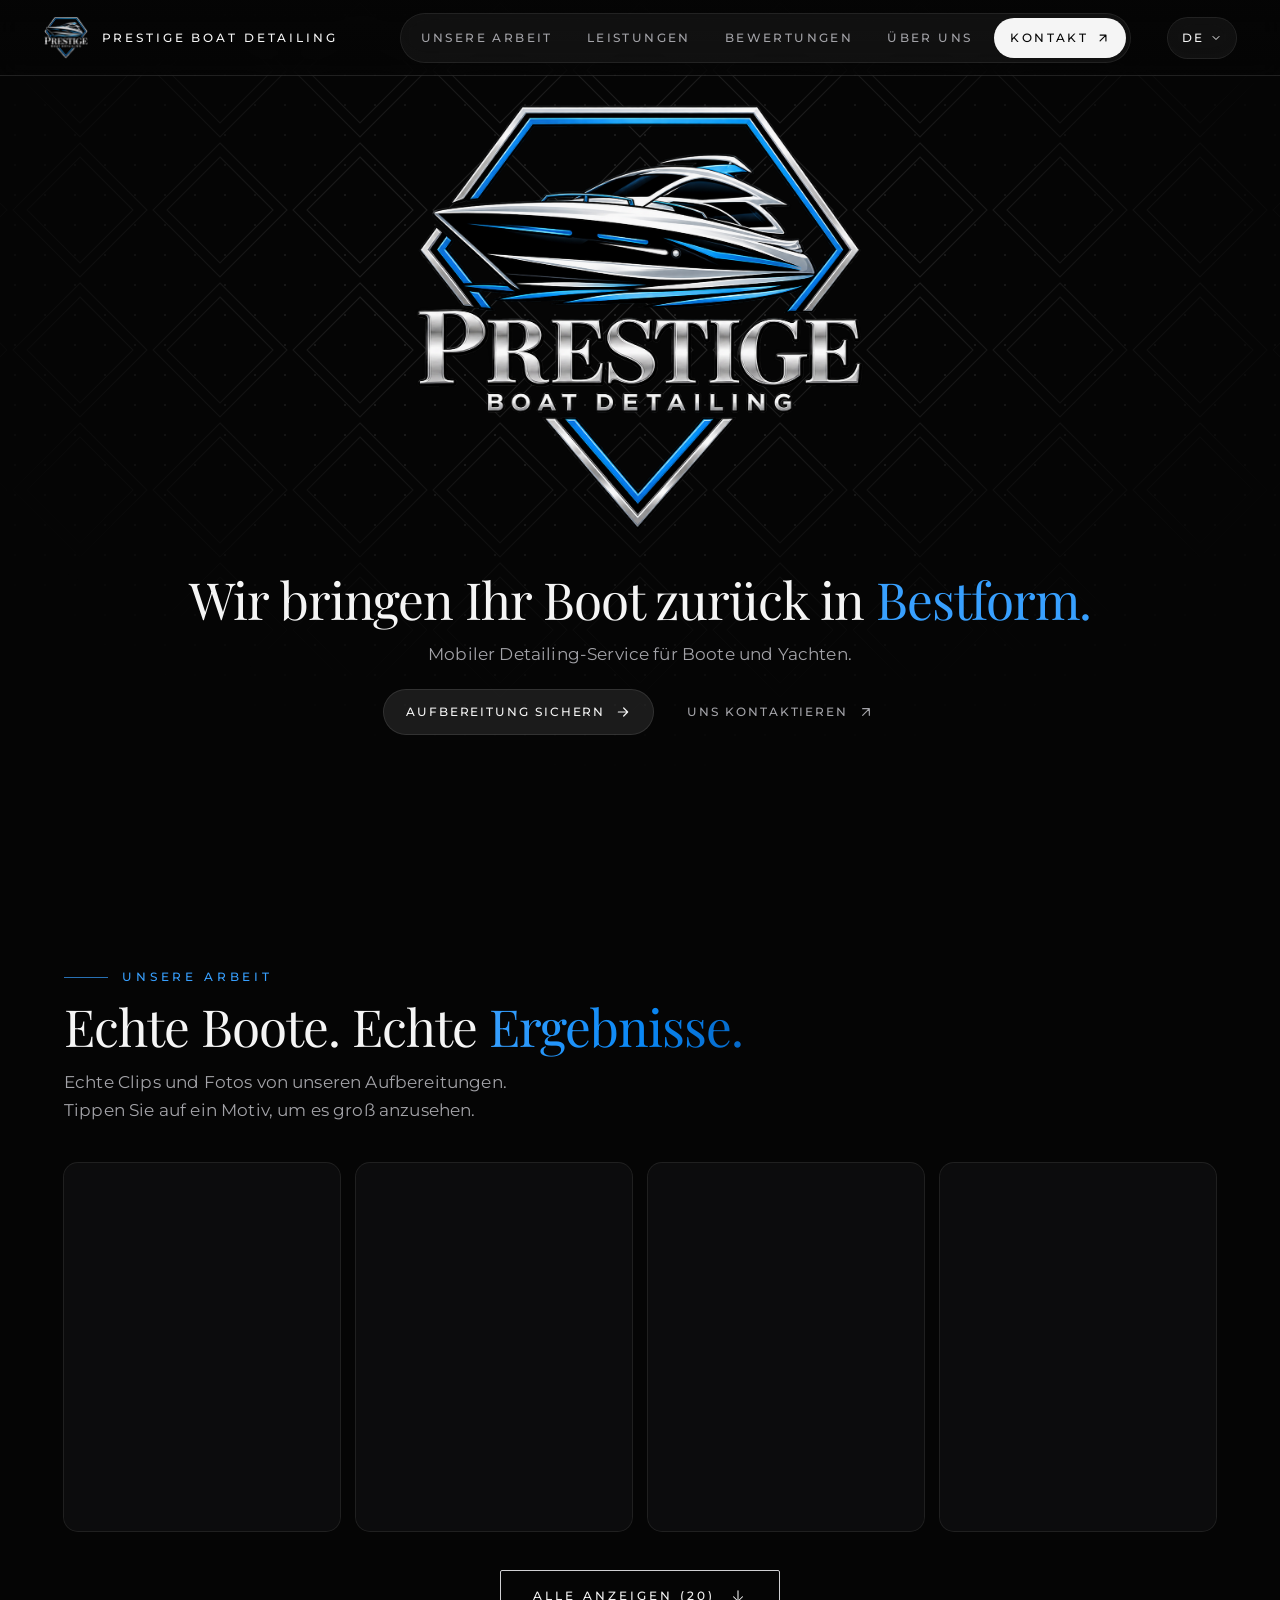
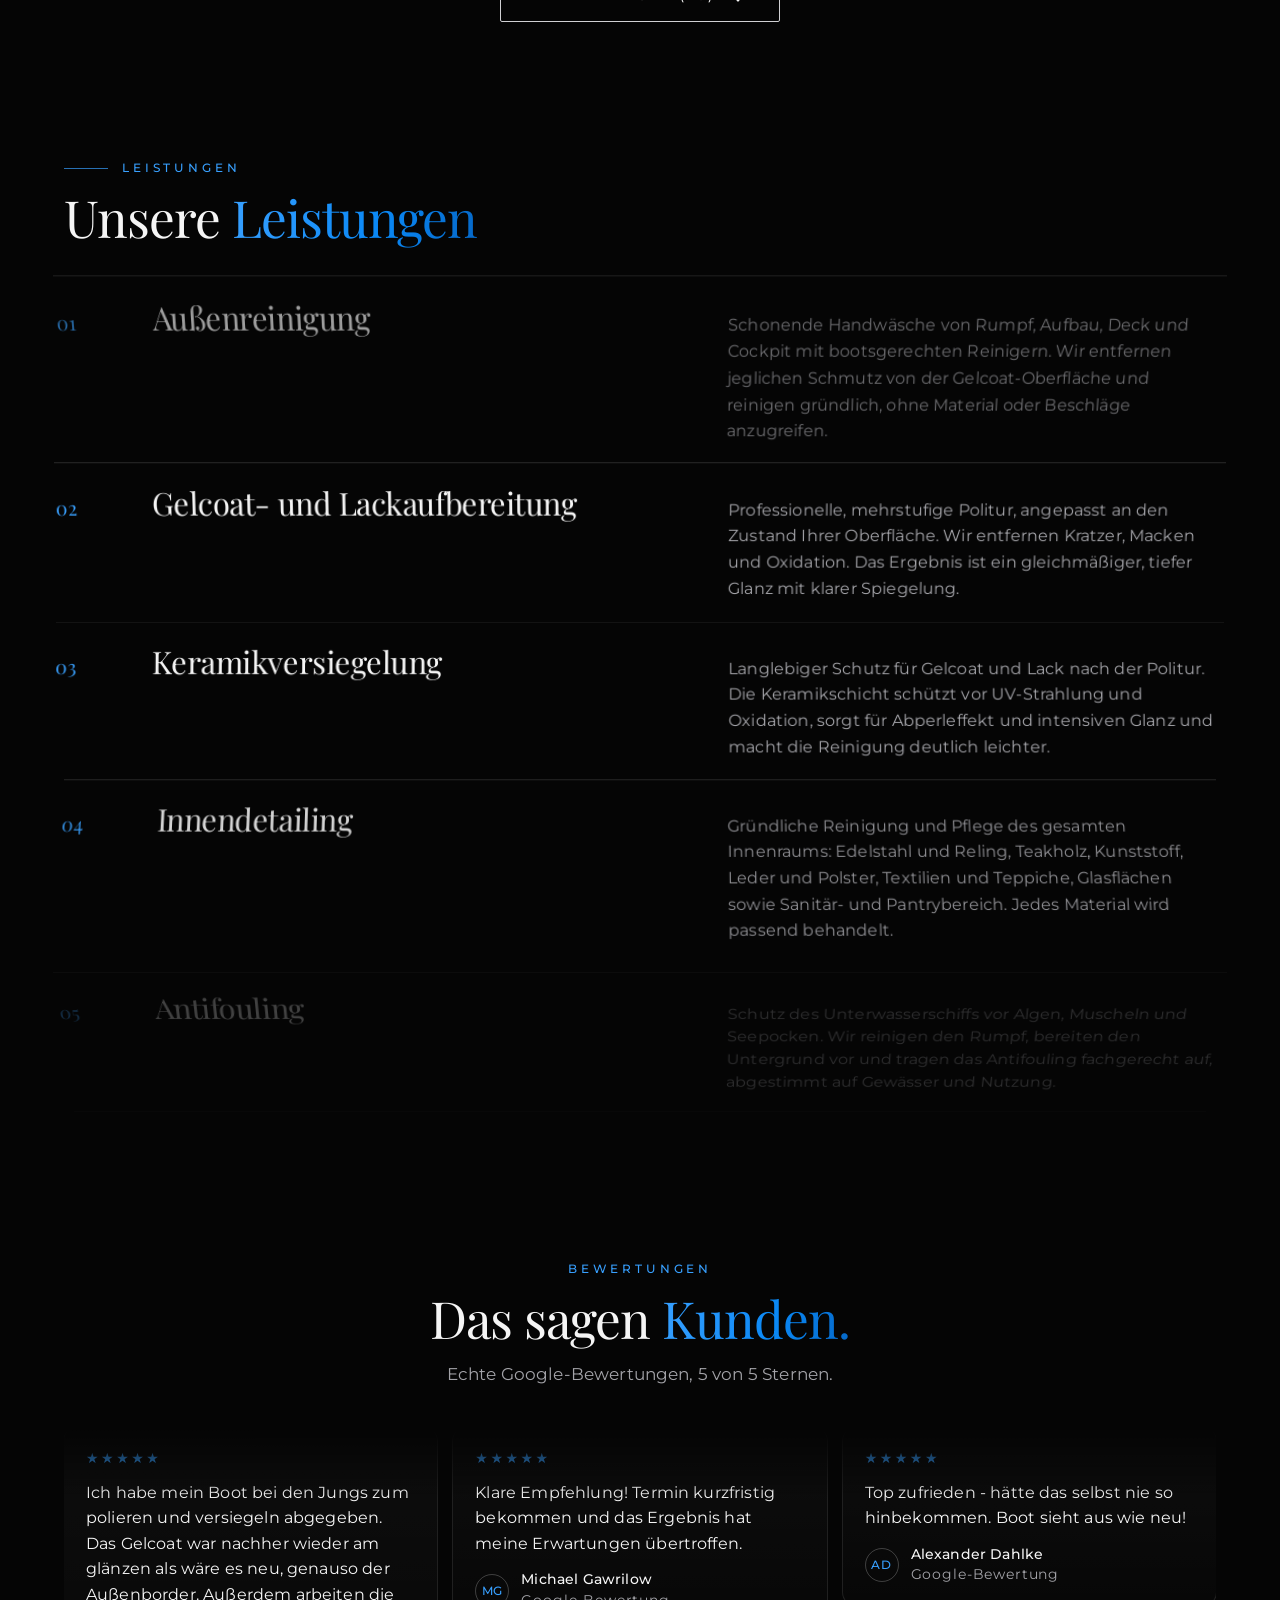
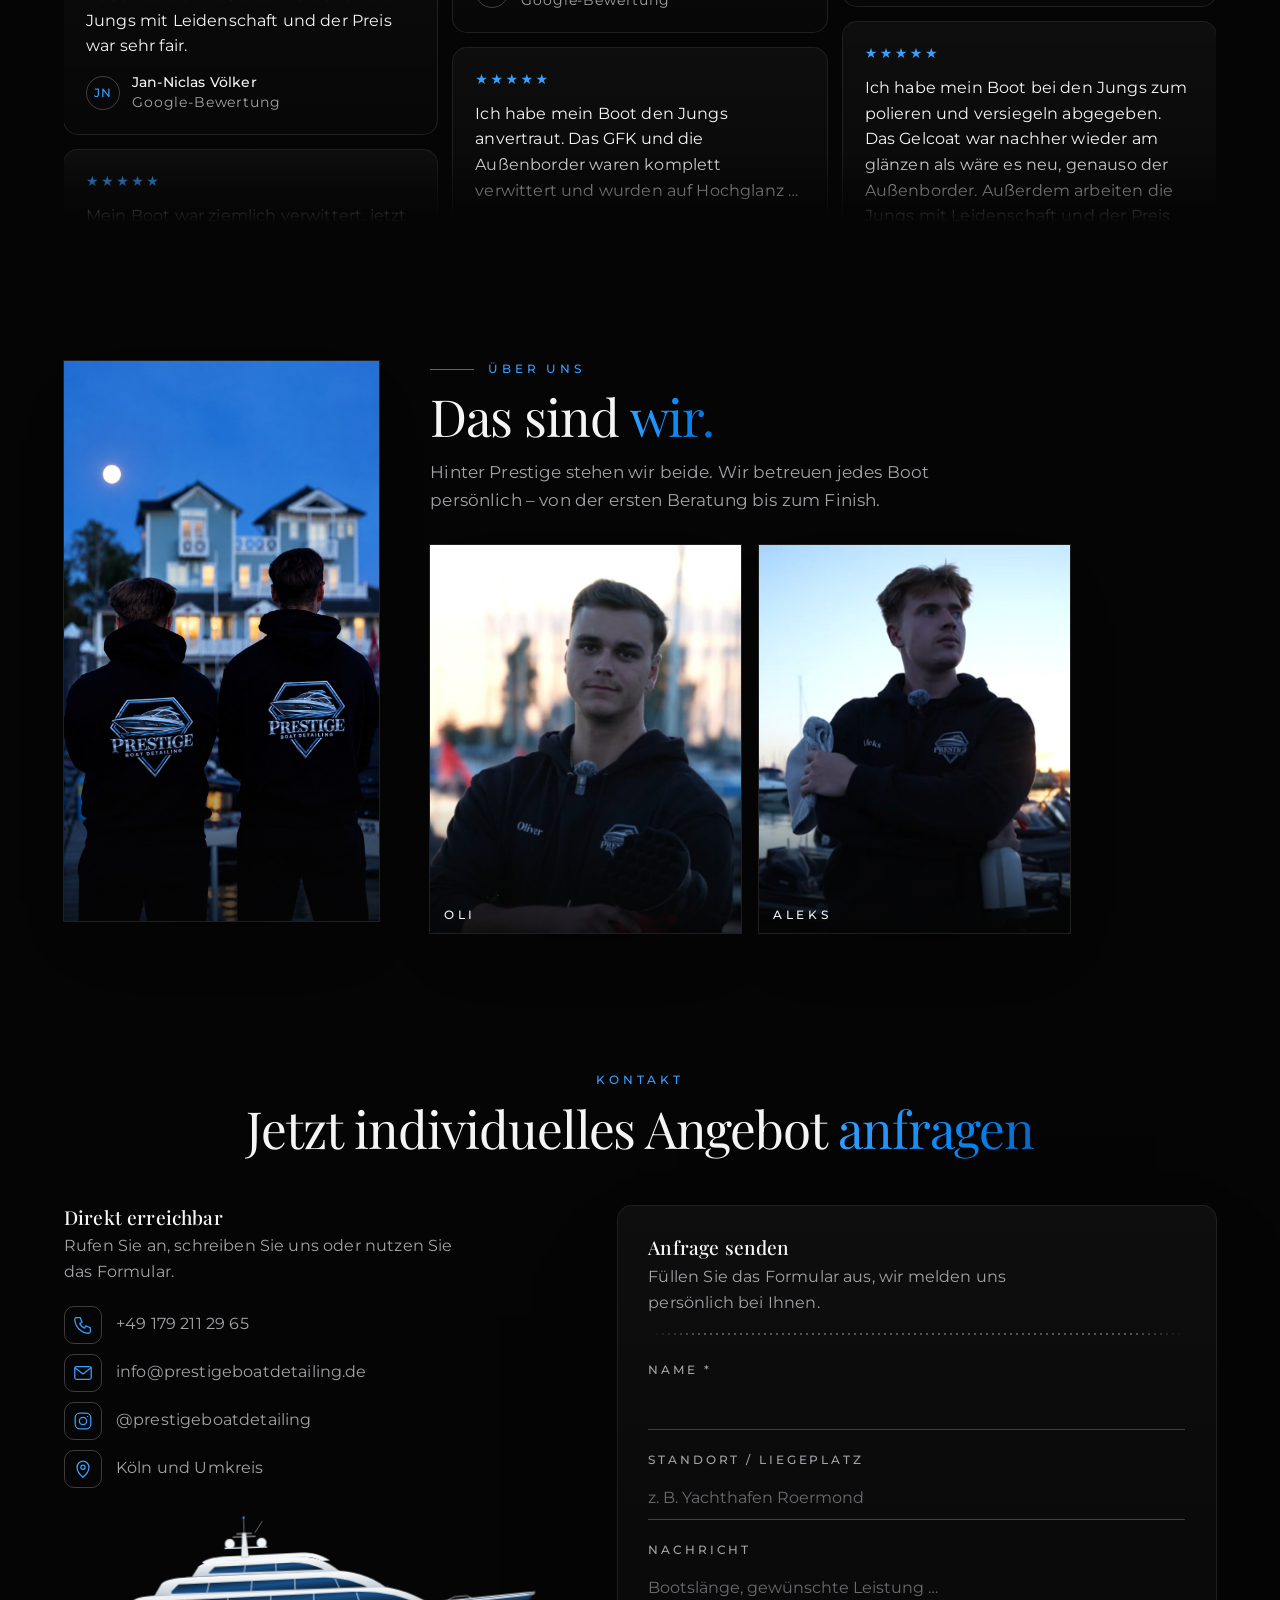
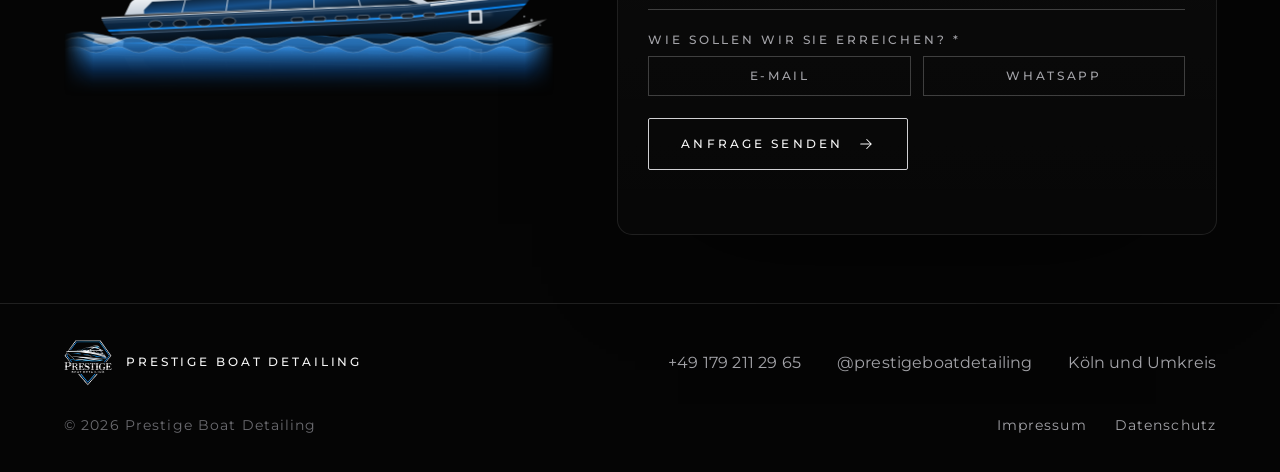
==== commit 60e82558: "Galerie „Unsere Arbeit“, neues Kontaktformular, Domain - Allgemeine Galerie mit 16 Clips und 4 Fotos" ====
--- a/index.html
+++ b/index.html
@@ -23,7 +23,7 @@
     "name": "Prestige Boat Detailing",
     "description": "Mobile, professionelle Bootsaufbereitung in Köln und Umkreis.",
     "telephone": "+491792112965",
-    "email": "boatdetailing.prestige@gmail.com",
+    "email": "info@prestigeboatdetailing.de",
     "areaServed": "Köln und Umkreis",
     "address": { "@type": "PostalAddress", "addressLocality": "Köln", "addressCountry": "DE" },
     "sameAs": ["https://www.instagram.com/prestigeboatdetailing"]
@@ -185,6 +185,23 @@
     .row h3{margin:0;font:400 var(--fs-h3)/1.1 var(--f-serif);letter-spacing:-.015em;color:var(--text);text-wrap:balance}
     .row p{margin:0;font-size:var(--fs-body);line-height:1.6}
     .row p + p{margin-top:8px;font-size:var(--fs-body)}
+    .row-tg{display:none}
+    /* Handy: Leistungen als Aufklapp-Liste, Titel sichtbar, Text auf Antippen */
+    @media (max-width:760px){
+      .svc .row{position:relative;grid-template-columns:30px minmax(0,1fr) 36px;gap:0 12px;align-items:center;padding:18px 0}
+      .svc .num{font-size:var(--fs-small)}
+      .svc .row h3{font-size:clamp(20px,5.6vw,24px)}
+      .row-tg{display:grid;place-items:center;width:36px;height:36px;padding:0;border:1px solid var(--hair);border-radius:50%;background:none;color:var(--text);cursor:pointer;transition:border-color .2s var(--ease),color .2s var(--ease)}
+      .row-tg::after{content:"";position:absolute;inset:0}
+      .row-tg .ic{width:15px;height:15px;stroke-width:1.6;transition:transform .3s var(--ease)}
+      .row-tg:hover,.row-tg:focus-visible,.row-tg[aria-expanded="true"]{border-color:var(--blue-hi);color:var(--blue-hi)}
+      .row-tg:active{opacity:.7}
+      .row-tg[aria-expanded="true"] .ic{transform:rotate(45deg)}
+      .row-d{grid-column:2 / 4;position:relative;z-index:1;display:none;padding-top:12px}
+      .row-d.open{display:block;animation:rowIn .3s var(--ease)}
+    }
+    @keyframes rowIn{from{opacity:0}to{opacity:1}}
+    @media (prefers-reduced-motion:reduce){.row-d.open{animation:none}.row-tg .ic{transition:none}}
 
     /* Mobiler Service: Lauftext, vom Scrollen gesteuert */
     .mq{overflow:hidden;white-space:nowrap;padding-block:clamp(4px,1vw,12px)}
@@ -236,7 +253,7 @@
     .cap{position:absolute;left:14px;bottom:12px;z-index:1;margin:0;font:500 var(--fs-label)/1 var(--f-sans);letter-spacing:.3em;text-transform:uppercase;color:#F2F5F8}
 
     /* Kontakt: Kopf, zwei Spalten (Kontaktwege + Yacht | Formularkarte) */
-    .contact-head{text-align:center;margin-bottom:clamp(20px,2.6vw,36px)}
+    .contact-head{text-align:center;margin-bottom:clamp(32px,4vw,56px)}
     .contact-head .eyebrow{justify-content:center}
     .contact-head .eyebrow::before{display:none}
     .contact-head .h2{margin-inline:auto}
@@ -305,6 +322,7 @@
     .btn .btn-ar{width:18px;height:18px;transition:transform .2s var(--ease)}
     .btn:hover,.btn:focus-visible{color:var(--blue-hi);border-color:var(--blue-hi)}
     .btn:hover .btn-ar{transform:translateX(4px)}
+    .btn:disabled{opacity:.5;cursor:wait}
     .f-foot{display:flex;flex-direction:column;align-items:flex-start;gap:10px}
     .f-note{margin:0;font-size:var(--fs-small);color:var(--text-2)}
     .f-status{margin:0;min-height:1.4em;font-size:var(--fs-body);color:var(--text)}
@@ -351,22 +369,63 @@
     .ba-tag.l{left:14px}.ba-tag.r{right:14px}
     @media (max-width:860px){.ba-grid{grid-template-columns:1fr}.ba{height:auto;width:100%;max-width:440px;margin-inline:auto}}
 
-    /* Leistungs-Video (Motion Graphic): startet erst, wenn es im Bild ist, läuft einmal, keine Schleife */
-    .reel{padding-block:clamp(28px,4vw,56px) clamp(8px,2vw,24px)}
-    .reel-frame{position:relative;width:100%;max-width:1100px;margin-inline:auto;aspect-ratio:16/9;border-radius:16px;overflow:hidden;background:#05080C;box-shadow:0 0 0 1px var(--hair-soft)}
-    .reel-frame video{width:100%;height:100%;object-fit:cover}
-    .reel-btn{position:absolute;display:grid;place-items:center;border:1px solid rgba(242,245,248,.38);border-radius:50%;background:rgba(5,8,12,.55);color:#F2F5F8;cursor:pointer;-webkit-backdrop-filter:blur(6px);backdrop-filter:blur(6px);transition:opacity .25s var(--ease),border-color .2s var(--ease)}
-    .reel-btn:hover{border-color:var(--blue-hi)}
-    .reel-btn:active{opacity:.7}
-    .reel-snd{right:14px;bottom:14px;width:44px;height:44px}
-    .reel-fs{right:66px;bottom:14px;width:44px;height:44px}
-    .reel-frame:fullscreen{border-radius:0;max-width:none;width:100%;height:100%;aspect-ratio:auto;box-shadow:none;background:#000}
-    .reel-frame:fullscreen video{object-fit:contain}
-    .reel-frame:-webkit-full-screen{border-radius:0;max-width:none;width:100%;height:100%;background:#000}
-    .reel-snd .on{display:none}.reel-snd[aria-pressed="true"] .on{display:block}.reel-snd[aria-pressed="true"] .off{display:none}
-    .reel-play{left:50%;top:50%;width:72px;height:72px;margin:-36px 0 0 -36px}
-    .reel-frame.playing .reel-play{opacity:0;pointer-events:none}
-    @media (max-width:560px){.reel-frame{border-radius:12px}.reel-snd{right:8px;bottom:8px;width:34px;height:34px}.reel-fs{right:48px;bottom:8px;width:34px;height:34px}.reel-snd .ic,.reel-fs .ic{width:17px;height:17px}.reel-play{width:56px;height:56px;margin:-28px 0 0 -28px}}
+/* ═════════ UNSERE ARBEIT: Galerie echter Clips + Vollbildansicht ═════════ */
+    .wk-head{max-width:760px}
+    .gl-prev,.gl-grid{display:grid;grid-template-columns:repeat(4,minmax(0,1fr));gap:clamp(8px,1.2vw,16px)}
+    .gl-grid[hidden],.gl-prev[hidden]{display:none}
+    .gl-grid:not([hidden]){animation:glIn .5s var(--ease)}
+    @keyframes glIn{from{opacity:0}to{opacity:1}}
+    .gl-slot,.gl-tile{position:relative;display:block;width:100%;margin:0;padding:0;border:0;aspect-ratio:3/4;border-radius:14px;overflow:hidden;background:var(--ph-bg);box-shadow:0 0 0 1px var(--hair-soft);cursor:pointer;-webkit-tap-highlight-color:transparent;transition:box-shadow .2s var(--ease)}
+    .gl-slot>img,.gl-slot>video,.gl-tile>img,.gl-tile>video{position:absolute;inset:0;width:100%;height:100%;object-fit:cover;pointer-events:none}
+    .gl-slot>.gl-l{opacity:0;transition:opacity .9s var(--ease)}
+    .gl-slot>.gl-l.on{opacity:1}
+    .gl-slot:hover,.gl-slot:focus-visible,.gl-tile:hover,.gl-tile:focus-visible{box-shadow:0 0 0 1px var(--blue-hi)}
+    .gl-slot:focus-visible,.gl-tile:focus-visible{outline:1px solid var(--blue-hi);outline-offset:4px}
+    .gl-slot:active,.gl-tile:active{opacity:.85}
+    .gl-more{display:flex;justify-content:center;margin-top:clamp(24px,3vw,40px)}
+    #glMore .l-hide,#glMore[aria-expanded="true"] .l-show{display:none}
+    #glMore[aria-expanded="true"] .l-hide{display:inline}
+    #glMore .btn-ar{transition:transform .3s var(--ease)}
+    #glMore[aria-expanded="true"] .btn-ar{transform:rotate(180deg)}
+    @media (max-width:960px){.gl-grid{grid-template-columns:repeat(3,minmax(0,1fr))}}
+    @media (max-width:760px){.gl-prev,.gl-grid{grid-template-columns:repeat(2,minmax(0,1fr))}.gl-slot,.gl-tile{border-radius:12px}}
+    @media (prefers-reduced-motion:reduce){.gl-slot>.gl-l,.gl-grid:not([hidden]){transition:none;animation:none}}
+    .wk-item{position:relative;display:block;width:100%;margin:0;padding:0;border:0;aspect-ratio:4/5;border-radius:14px;overflow:hidden;background:var(--ph-bg);box-shadow:0 0 0 1px var(--hair-soft);color:var(--text);text-align:left;cursor:pointer;-webkit-tap-highlight-color:transparent;transition:box-shadow .2s var(--ease)}
+    .wk-item[hidden]{display:none}
+    .wk-item img{position:absolute;inset:0;width:100%;height:100%;object-fit:cover}
+    .wk-item::after{content:"";position:absolute;inset:0;background:linear-gradient(180deg,transparent 58%,rgba(5,5,5,.82));pointer-events:none}
+    .wk-cap{position:absolute;left:clamp(12px,1.4vw,18px);right:clamp(12px,1.4vw,18px);bottom:clamp(12px,1.4vw,16px);z-index:1;display:flex;align-items:center;gap:12px;font:500 var(--fs-label)/1.35 var(--f-sans);letter-spacing:.18em;text-transform:uppercase}
+    .wk-ic{flex:none;display:grid;place-items:center;width:34px;height:34px;border:1px solid rgba(245,245,245,.45);border-radius:50%;transition:border-color .2s var(--ease),color .2s var(--ease)}
+    .wk-ic .ic{width:14px;height:14px;stroke-width:1.6}
+    .wk-item:hover,.wk-item:focus-visible{box-shadow:0 0 0 1px var(--blue-hi)}
+    .wk-item:hover .wk-ic,.wk-item:focus-visible .wk-ic{border-color:var(--blue-hi);color:var(--blue-hi)}
+    .wk-item:active{opacity:.85}
+    .wk-item:focus-visible{outline:1px solid var(--blue-hi);outline-offset:4px}
+
+    .lb{position:fixed;inset:0;z-index:150;display:grid;place-items:center;padding:clamp(56px,7svh,80px) clamp(12px,6vw,96px);background:#050505;opacity:0;visibility:hidden;transition:opacity .3s var(--ease),visibility 0s .3s}
+    .lb.open{opacity:1;visibility:visible;transition:opacity .3s var(--ease)}
+    .lb-stage{position:relative;margin:0;height:min(80svh,calc((100vw - 32px) * 16 / 9));aspect-ratio:9/16;max-width:100%;border-radius:12px;overflow:hidden;background:#000;box-shadow:0 0 0 1px var(--hair-soft)}
+    .lb-stage video,.lb-stage img{position:absolute;inset:0;width:100%;height:100%;object-fit:contain;background:#000}
+    .lb-stage [hidden]{display:none}
+    .lb-btn{position:absolute;display:grid;place-items:center;width:48px;height:48px;border:1px solid rgba(245,245,245,.3);border-radius:50%;background:rgba(255,255,255,.04);color:var(--text);cursor:pointer;transition:border-color .2s var(--ease),color .2s var(--ease)}
+    .lb-btn:hover,.lb-btn:focus-visible{border-color:var(--blue-hi);color:var(--blue-hi)}
+    .lb-btn:active{opacity:.7}
+    .lb-btn .ic{width:18px;height:18px;stroke-width:1.6}
+    .lb-close{top:16px;right:16px}
+    .lb-prev{left:clamp(12px,2.4vw,32px);top:50%;margin-top:-24px}
+    .lb-next{right:clamp(12px,2.4vw,32px);top:50%;margin-top:-24px}
+    .lb-play{left:50%;top:50%;width:72px;height:72px;margin:-36px 0 0 -36px;background:rgba(5,5,5,.55);opacity:0;pointer-events:none;transition:opacity .2s var(--ease),border-color .2s var(--ease),color .2s var(--ease)}
+    .lb-stage.paused .lb-play{opacity:1;pointer-events:auto}
+    .lb-play .ic{width:24px;height:24px}
+    .lb-meta{position:absolute;left:0;right:0;bottom:clamp(14px,2.4svh,26px);display:flex;justify-content:center;gap:18px;margin:0;font:500 var(--fs-label)/1.4 var(--f-sans);letter-spacing:.2em;text-transform:uppercase;color:var(--text-2)}
+    .lb-meta b{font-weight:500;color:var(--text)}
+    @media (max-width:560px){
+      .wk-cap{letter-spacing:.12em}.wk-ic{position:absolute;right:0;bottom:calc(100% + 10px);width:30px;height:30px;background:rgba(5,5,5,.35)}.pj-tiles .wk-item::after{background:linear-gradient(180deg,transparent 50%,rgba(5,5,5,.85))}.wk-tag{left:10px;top:10px;padding:6px 10px}
+      .lb{padding:56px 12px 92px}.lb-stage{height:min(72svh,calc((100vw - 24px) * 16 / 9))}
+      .lb-prev,.lb-next{top:auto;bottom:16px;margin-top:0}.lb-prev{left:calc(50% - 64px)}.lb-next{right:calc(50% - 64px)}
+      .lb-meta{bottom:76px}
+    }
+    @media (prefers-reduced-motion:reduce){.lb,.lb.open{transition:none}}
 
     /* ═════════ HANDY ═════════ */
     @media (max-width:960px){
@@ -437,6 +496,7 @@
       <span class="brand-tx">Prestige<span class="bt"> Boat Detailing</span></span>
     </a>
     <nav class="nav-links" aria-label="Hauptnavigation" data-ia="73">
+      <a href="#arbeit" data-i="97">Unsere Arbeit</a>
       <a href="#leistungen" data-i="1">Leistungen</a>
       <a href="#bewertungen" data-i="4">Bewertungen</a>
       <a href="#team" data-i="3">Über uns</a>
@@ -457,6 +517,7 @@
 </header>
 
 <div class="mnav" id="mnav" aria-hidden="true" inert>
+  <a class="ml" href="#arbeit" data-i="97">Unsere Arbeit</a>
   <a class="ml" href="#leistungen" data-i="1">Leistungen</a>
   <a class="ml" href="#team" data-i="3">Über uns</a>
   <a class="ml" href="#kontakt" data-i="5">Kontakt</a>
@@ -488,16 +549,87 @@
 </section>
 
 
-<!-- ═════════ LEISTUNGS-VIDEO ═════════ -->
-<section class="reel" id="video" aria-label="Unsere Leistungen im Überblick (Video)">
+<!-- ═════════ UNSERE ARBEIT ═════════ -->
+<section class="sec work" id="arbeit" aria-labelledby="wkH">
   <div class="wrap">
-    <div class="reel-frame" id="reelFrame">
-      <video id="reelVid" muted playsinline preload="metadata" poster="brand_assets/leistungen-motion-16x9-poster.jpg">
-        <source src="brand_assets/leistungen-motion-16x9.mp4" type="video/mp4">
-      </video>
-      <button class="reel-btn reel-play" id="reelPlay" type="button" aria-label="Video abspielen"><svg class="ic" viewBox="0 0 24 24" aria-hidden="true"><path d="M8 5.5v13l10.5-6.5z"/></svg></button>
-      <button class="reel-btn reel-fs" id="reelFs" type="button" aria-label="Vollbild"><svg class="ic" viewBox="0 0 24 24" aria-hidden="true"><path d="M4 9V4h5M15 4h5v5M20 15v5h-5M9 20H4v-5"/></svg></button>
-      <button class="reel-btn reel-snd" id="reelSnd" type="button" aria-pressed="false" aria-label="Ton an / aus"><svg class="ic off" viewBox="0 0 24 24" aria-hidden="true"><path d="M4 9.5h3.5L12 5.5v13l-4.5-4H4zM16 9.5l5 5M21 9.5l-5 5"/></svg><svg class="ic on" viewBox="0 0 24 24" aria-hidden="true"><path d="M4 9.5h3.5L12 5.5v13l-4.5-4H4zM15.5 9a4.5 4.5 0 0 1 0 6M18 6.5a8 8 0 0 1 0 11"/></svg></button>
+    <header class="sec-head wk-head">
+      <p class="eyebrow rv" data-i="97">Unsere Arbeit</p>
+      <h2 class="h2 rv" style="--d:1" id="wkH" data-i="98">Echte Boote. Echte <em>Ergebnisse.</em></h2>
+      <p class="lead rv" style="--d:2" data-i="166">Echte Clips und Fotos von unseren Aufbereitungen.<br>Tippen Sie auf ein Motiv, um es groß anzusehen.</p>
+    </header>
+
+    <!-- Vorschau: vier Felder, alle 3 s wechselt eines zum nächsten Clip/Foto -->
+    <div class="gl-prev" id="glPrev" aria-label="Vorschau" data-ia="119">
+      <button class="gl-slot" type="button" data-slot="0"><span class="sr" data-i="169">Groß ansehen:</span></button>
+      <button class="gl-slot" type="button" data-slot="1"><span class="sr" data-i="169">Groß ansehen:</span></button>
+      <button class="gl-slot" type="button" data-slot="2"><span class="sr" data-i="169">Groß ansehen:</span></button>
+      <button class="gl-slot" type="button" data-slot="3"><span class="sr" data-i="169">Groß ansehen:</span></button>
+    </div>
+    <!-- Alle Clips und Fotos (erst nach „Alle anzeigen“ geladen und abgespielt) -->
+    <div class="gl-grid" id="glGrid" hidden>
+      <button class="gl-tile" type="button" data-group="gal" data-type="video" data-src="brand_assets/gallery/gal-01-spiegelung.mp4" data-small="brand_assets/gallery/gal-01-spiegelung-s.mp4" data-poster="brand_assets/gallery/gal-01-spiegelung.jpg" data-thumb="brand_assets/gallery/gal-01-spiegelung-s.jpg">
+        <span class="sr"><span data-i="169">Groß ansehen:</span> <span data-i="170">Clip</span> 1</span>
+      </button>
+      <button class="gl-tile" type="button" data-group="gal" data-type="video" data-src="brand_assets/gallery/gal-02-politur-sonne.mp4" data-small="brand_assets/gallery/gal-02-politur-sonne-s.mp4" data-poster="brand_assets/gallery/gal-02-politur-sonne.jpg" data-thumb="brand_assets/gallery/gal-02-politur-sonne-s.jpg">
+        <span class="sr"><span data-i="169">Groß ansehen:</span> <span data-i="170">Clip</span> 2</span>
+      </button>
+      <button class="gl-tile" type="button" data-group="gal" data-type="video" data-src="brand_assets/gallery/gal-03-glanz-schriftzug.mp4" data-small="brand_assets/gallery/gal-03-glanz-schriftzug-s.mp4" data-poster="brand_assets/gallery/gal-03-glanz-schriftzug.jpg" data-thumb="brand_assets/gallery/gal-03-glanz-schriftzug-s.jpg">
+        <span class="sr"><span data-i="169">Groß ansehen:</span> <span data-i="170">Clip</span> 3</span>
+      </button>
+      <button class="gl-tile" type="button" data-group="gal" data-type="video" data-src="brand_assets/gallery/gal-04-politur-halle.mp4" data-small="brand_assets/gallery/gal-04-politur-halle-s.mp4" data-poster="brand_assets/gallery/gal-04-politur-halle.jpg" data-thumb="brand_assets/gallery/gal-04-politur-halle-s.jpg">
+        <span class="sr"><span data-i="169">Groß ansehen:</span> <span data-i="170">Clip</span> 4</span>
+      </button>
+      <button class="gl-tile" type="button" data-group="gal" data-type="img" data-src="brand_assets/gallery/gal-05-segelyacht-rumpf.jpg" data-thumb="brand_assets/gallery/gal-05-segelyacht-rumpf-600.jpg" data-alt-i="172">
+        <span class="sr"><span data-i="169">Groß ansehen:</span> <span data-i="172">Rumpf einer Segelyacht mit Spiegelglanz, Schriftzug „anniversary edition 40th“</span></span>
+      </button>
+      <button class="gl-tile" type="button" data-group="gal" data-type="video" data-src="brand_assets/gallery/gal-06-rumpf-halle.mp4" data-small="brand_assets/gallery/gal-06-rumpf-halle-s.mp4" data-poster="brand_assets/gallery/gal-06-rumpf-halle.jpg" data-thumb="brand_assets/gallery/gal-06-rumpf-halle-s.jpg">
+        <span class="sr"><span data-i="169">Groß ansehen:</span> <span data-i="170">Clip</span> 6</span>
+      </button>
+      <button class="gl-tile" type="button" data-group="gal" data-type="video" data-src="brand_assets/gallery/gal-07-politur-strand.mp4" data-small="brand_assets/gallery/gal-07-politur-strand-s.mp4" data-poster="brand_assets/gallery/gal-07-politur-strand.jpg" data-thumb="brand_assets/gallery/gal-07-politur-strand-s.jpg">
+        <span class="sr"><span data-i="169">Groß ansehen:</span> <span data-i="170">Clip</span> 7</span>
+      </button>
+      <button class="gl-tile" type="button" data-group="gal" data-type="video" data-src="brand_assets/gallery/gal-08-aussenborder-glanz.mp4" data-small="brand_assets/gallery/gal-08-aussenborder-glanz-s.mp4" data-poster="brand_assets/gallery/gal-08-aussenborder-glanz.jpg" data-thumb="brand_assets/gallery/gal-08-aussenborder-glanz-s.jpg">
+        <span class="sr"><span data-i="169">Groß ansehen:</span> <span data-i="170">Clip</span> 8</span>
+      </button>
+      <button class="gl-tile" type="button" data-group="gal" data-type="video" data-src="brand_assets/gallery/gal-09-mikrofaser.mp4" data-small="brand_assets/gallery/gal-09-mikrofaser-s.mp4" data-poster="brand_assets/gallery/gal-09-mikrofaser.jpg" data-thumb="brand_assets/gallery/gal-09-mikrofaser-s.jpg">
+        <span class="sr"><span data-i="169">Groß ansehen:</span> <span data-i="170">Clip</span> 9</span>
+      </button>
+      <button class="gl-tile" type="button" data-group="gal" data-type="video" data-src="brand_assets/gallery/gal-10-mercury-250.mp4" data-small="brand_assets/gallery/gal-10-mercury-250-s.mp4" data-poster="brand_assets/gallery/gal-10-mercury-250.jpg" data-thumb="brand_assets/gallery/gal-10-mercury-250-s.jpg">
+        <span class="sr"><span data-i="169">Groß ansehen:</span> <span data-i="170">Clip</span> 10</span>
+      </button>
+      <button class="gl-tile" type="button" data-group="gal" data-type="video" data-src="brand_assets/gallery/gal-11-versiegelung-hand.mp4" data-small="brand_assets/gallery/gal-11-versiegelung-hand-s.mp4" data-poster="brand_assets/gallery/gal-11-versiegelung-hand.jpg" data-thumb="brand_assets/gallery/gal-11-versiegelung-hand-s.jpg">
+        <span class="sr"><span data-i="169">Groß ansehen:</span> <span data-i="170">Clip</span> 11</span>
+      </button>
+      <button class="gl-tile" type="button" data-group="gal" data-type="img" data-src="brand_assets/gallery/gal-12-segelyacht-heck.jpg" data-thumb="brand_assets/gallery/gal-12-segelyacht-heck-600.jpg" data-alt-i="173">
+        <span class="sr"><span data-i="169">Groß ansehen:</span> <span data-i="173">Heck einer Segelyacht (Diva, Aaborg) nach der Politur, in der Halle</span></span>
+      </button>
+      <button class="gl-tile" type="button" data-group="gal" data-type="video" data-src="brand_assets/gallery/gal-13-handwaesche.mp4" data-small="brand_assets/gallery/gal-13-handwaesche-s.mp4" data-poster="brand_assets/gallery/gal-13-handwaesche.jpg" data-thumb="brand_assets/gallery/gal-13-handwaesche-s.jpg">
+        <span class="sr"><span data-i="169">Groß ansehen:</span> <span data-i="170">Clip</span> 13</span>
+      </button>
+      <button class="gl-tile" type="button" data-group="gal" data-type="video" data-src="brand_assets/gallery/gal-14-politur-nitro.mp4" data-small="brand_assets/gallery/gal-14-politur-nitro-s.mp4" data-poster="brand_assets/gallery/gal-14-politur-nitro.jpg" data-thumb="brand_assets/gallery/gal-14-politur-nitro-s.jpg">
+        <span class="sr"><span data-i="169">Groß ansehen:</span> <span data-i="170">Clip</span> 14</span>
+      </button>
+      <button class="gl-tile" type="button" data-group="gal" data-type="video" data-src="brand_assets/gallery/gal-15-aussenborder-hand.mp4" data-small="brand_assets/gallery/gal-15-aussenborder-hand-s.mp4" data-poster="brand_assets/gallery/gal-15-aussenborder-hand.jpg" data-thumb="brand_assets/gallery/gal-15-aussenborder-hand-s.jpg">
+        <span class="sr"><span data-i="169">Groß ansehen:</span> <span data-i="170">Clip</span> 15</span>
+      </button>
+      <button class="gl-tile" type="button" data-group="gal" data-type="video" data-src="brand_assets/gallery/gal-16-innenreinigung.mp4" data-small="brand_assets/gallery/gal-16-innenreinigung-s.mp4" data-poster="brand_assets/gallery/gal-16-innenreinigung.jpg" data-thumb="brand_assets/gallery/gal-16-innenreinigung-s.jpg">
+        <span class="sr"><span data-i="169">Groß ansehen:</span> <span data-i="170">Clip</span> 16</span>
+      </button>
+      <button class="gl-tile" type="button" data-group="gal" data-type="img" data-src="brand_assets/gallery/gal-17-badeleiter.jpg" data-thumb="brand_assets/gallery/gal-17-badeleiter-600.jpg" data-alt-i="174">
+        <span class="sr"><span data-i="169">Groß ansehen:</span> <span data-i="174">Badeplattform und Leiter einer Segelyacht, glänzend aufbereitet</span></span>
+      </button>
+      <button class="gl-tile" type="button" data-group="gal" data-type="video" data-src="brand_assets/gallery/gal-18-arbeit-hafen.mp4" data-small="brand_assets/gallery/gal-18-arbeit-hafen-s.mp4" data-poster="brand_assets/gallery/gal-18-arbeit-hafen.jpg" data-thumb="brand_assets/gallery/gal-18-arbeit-hafen-s.jpg">
+        <span class="sr"><span data-i="169">Groß ansehen:</span> <span data-i="170">Clip</span> 18</span>
+      </button>
+      <button class="gl-tile" type="button" data-group="gal" data-type="video" data-src="brand_assets/gallery/gal-19-express-cruiser.mp4" data-small="brand_assets/gallery/gal-19-express-cruiser-s.mp4" data-poster="brand_assets/gallery/gal-19-express-cruiser.jpg" data-thumb="brand_assets/gallery/gal-19-express-cruiser-s.jpg">
+        <span class="sr"><span data-i="169">Groß ansehen:</span> <span data-i="170">Clip</span> 19</span>
+      </button>
+      <button class="gl-tile" type="button" data-group="gal" data-type="img" data-src="brand_assets/gallery/gal-20-bug.jpg" data-thumb="brand_assets/gallery/gal-20-bug-600.jpg" data-alt-i="175">
+        <span class="sr"><span data-i="169">Groß ansehen:</span> <span data-i="175">Bug einer Segelyacht in der Halle, frisch poliert</span></span>
+      </button>
+    </div>
+    <div class="gl-more">
+      <button class="btn" id="glMore" type="button" aria-expanded="false" aria-controls="glGrid"><span class="l-show"><span data-i="167">Alle anzeigen</span> (20)</span><span class="l-hide" data-i="168">Weniger anzeigen</span> <svg class="ic btn-ar" viewBox="0 0 24 24" aria-hidden="true"><path d="M12 5v14M6 13l6 6 6-6"/></svg></button>
     </div>
   </div>
 </section>
@@ -511,17 +643,18 @@
     </header>
 
     <div class="svc">
-      <article class="row sx"><span class="num">01</span><h3 data-i="79">Außenreinigung</h3><div><p data-i="80">Schonende Handwäsche von Rumpf, Aufbau, Deck und Cockpit mit bootsgerechten Reinigern. Wir entfernen jeglichen Schmutz von der Gelcoat-Oberfläche und reinigen gründlich, ohne Material oder Beschläge anzugreifen.</p></div></article>
-      <article class="row sx"><span class="num">02</span><h3 data-i="81">Gelcoat- und Lackaufbereitung</h3><div><p data-i="82">Professionelle, mehrstufige Politur, angepasst an den Zustand Ihrer Oberfläche. Wir entfernen Kratzer, Macken und Oxidation. Das Ergebnis ist ein gleichmäßiger, tiefer Glanz mit klarer Spiegelung.</p></div></article>
-      <article class="row sx"><span class="num">03</span><h3 data-i="83">Keramikversiegelung</h3><div><p data-i="84">Langlebiger Schutz für Gelcoat und Lack nach der Politur. Die Keramikschicht schützt vor UV-Strahlung und Oxidation, sorgt für Abperleffekt und intensiven Glanz und macht die Reinigung deutlich leichter.</p></div></article>
-      <article class="row sx"><span class="num">04</span><h3 data-i="85">Innendetailing</h3><div><p data-i="86">Gründliche Reinigung und Pflege des gesamten Innenraums: Edelstahl und Reling, Teakholz, Kunststoff, Leder und Polster, Textilien und Teppiche, Glasflächen sowie Sanitär- und Pantrybereich. Jedes Material wird passend behandelt.</p></div></article>
-      <article class="row sx"><span class="num">05</span><h3 data-i="87">Antifouling</h3><div><p data-i="88">Schutz des Unterwasserschiffs vor Algen, Muscheln und Seepocken. Wir reinigen den Rumpf, bereiten den Untergrund vor und tragen das Antifouling fachgerecht auf, abgestimmt auf Gewässer und Nutzung.</p></div></article>
+      <article class="row sx"><span class="num">01</span><h3 id="svcT1" data-i="79">Außenreinigung</h3><button class="row-tg" type="button" aria-expanded="false" aria-controls="svcD1" aria-labelledby="svcT1"><svg class="ic" viewBox="0 0 24 24" aria-hidden="true"><path d="M12 5v14M5 12h14"/></svg></button><div class="row-d" id="svcD1"><p data-i="80">Schonende Handwäsche von Rumpf, Aufbau, Deck und Cockpit mit bootsgerechten Reinigern. Wir entfernen jeglichen Schmutz von der Gelcoat-Oberfläche und reinigen gründlich, ohne Material oder Beschläge anzugreifen.</p></div></article>
+      <article class="row sx"><span class="num">02</span><h3 id="svcT2" data-i="81">Gelcoat- und Lackaufbereitung</h3><button class="row-tg" type="button" aria-expanded="false" aria-controls="svcD2" aria-labelledby="svcT2"><svg class="ic" viewBox="0 0 24 24" aria-hidden="true"><path d="M12 5v14M5 12h14"/></svg></button><div class="row-d" id="svcD2"><p data-i="82">Professionelle, mehrstufige Politur, angepasst an den Zustand Ihrer Oberfläche. Wir entfernen Kratzer, Macken und Oxidation. Das Ergebnis ist ein gleichmäßiger, tiefer Glanz mit klarer Spiegelung.</p></div></article>
+      <article class="row sx"><span class="num">03</span><h3 id="svcT3" data-i="83">Keramikversiegelung</h3><button class="row-tg" type="button" aria-expanded="false" aria-controls="svcD3" aria-labelledby="svcT3"><svg class="ic" viewBox="0 0 24 24" aria-hidden="true"><path d="M12 5v14M5 12h14"/></svg></button><div class="row-d" id="svcD3"><p data-i="84">Langlebiger Schutz für Gelcoat und Lack nach der Politur. Die Keramikschicht schützt vor UV-Strahlung und Oxidation, sorgt für Abperleffekt und intensiven Glanz und macht die Reinigung deutlich leichter.</p></div></article>
+      <article class="row sx"><span class="num">04</span><h3 id="svcT4" data-i="85">Innendetailing</h3><button class="row-tg" type="button" aria-expanded="false" aria-controls="svcD4" aria-labelledby="svcT4"><svg class="ic" viewBox="0 0 24 24" aria-hidden="true"><path d="M12 5v14M5 12h14"/></svg></button><div class="row-d" id="svcD4"><p data-i="86">Gründliche Reinigung und Pflege des gesamten Innenraums: Edelstahl und Reling, Teakholz, Kunststoff, Leder und Polster, Textilien und Teppiche, Glasflächen sowie Sanitär- und Pantrybereich. Jedes Material wird passend behandelt.</p></div></article>
+      <article class="row sx"><span class="num">05</span><h3 id="svcT5" data-i="87">Antifouling</h3><button class="row-tg" type="button" aria-expanded="false" aria-controls="svcD5" aria-labelledby="svcT5"><svg class="ic" viewBox="0 0 24 24" aria-hidden="true"><path d="M12 5v14M5 12h14"/></svg></button><div class="row-d" id="svcD5"><p data-i="88">Schutz des Unterwasserschiffs vor Algen, Muscheln und Seepocken. Wir reinigen den Rumpf, bereiten den Untergrund vor und tragen das Antifouling fachgerecht auf, abgestimmt auf Gewässer und Nutzung.</p></div></article>
     </div>
   </div>
 </section>
 
 <!-- ═════════ VORHER / NACHHER ═════════ -->
-<section class="sec ba-sec" id="vorher-nachher" aria-labelledby="baH">
+<!-- Vorher/Nachher-Regler: vorerst ausgeblendet, bis echtes Stativ-Material da ist. Zum Einschalten "hidden" entfernen. -->
+<section class="sec ba-sec" id="vorher-nachher" aria-labelledby="baH" hidden>
   <div class="wrap">
     <div class="ba-grid">
       <header class="ba-copy">
@@ -580,8 +713,7 @@
   <div class="wrap">
     <header class="contact-head">
       <p class="eyebrow" data-i="5">Kontakt</p>
-      <h2 class="h2" data-i="49">Jetzt Termin <em>anfragen</em></h2>
-      <p class="lead" data-i="50">Wir melden uns persönlich bei Ihnen – unverbindlich und diskret.</p>
+      <h2 class="h2" data-i="49">Jetzt individuelles Angebot <em>anfragen</em></h2>
     </header>
 
     <div class="contact-grid">
@@ -592,7 +724,7 @@
         </div>
         <ul class="c-list">
           <li><a class="c-row" href="tel:+491792112965"><span class="c-ic"><svg class="ic" viewBox="0 0 24 24" aria-hidden="true"><path d="M5 4h4l2 5-2.5 1.5a11 11 0 0 0 5 5L15 13l5 2v4a2 2 0 0 1-2 2A16 16 0 0 1 3 6a2 2 0 0 1 2-2z"/></svg></span>+49 179 211 29 65</a></li>
-          <li><a class="c-row" href="mailto:boatdetailing.prestige@gmail.com"><span class="c-ic"><svg class="ic" viewBox="0 0 24 24" aria-hidden="true"><rect x="3" y="5" width="18" height="14" rx="2"/><path d="M3.5 6.5l8.5 6.5 8.5-6.5"/></svg></span>boatdetailing.prestige@gmail.com</a></li>
+          <li><a class="c-row" href="mailto:info@prestigeboatdetailing.de"><span class="c-ic"><svg class="ic" viewBox="0 0 24 24" aria-hidden="true"><rect x="3" y="5" width="18" height="14" rx="2"/><path d="M3.5 6.5l8.5 6.5 8.5-6.5"/></svg></span>info@prestigeboatdetailing.de</a></li>
           <li><a class="c-row" href="https://www.instagram.com/prestigeboatdetailing" target="_blank" rel="noopener noreferrer"><span class="c-ic"><svg class="ic" viewBox="0 0 24 24" aria-hidden="true"><rect x="3.5" y="3.5" width="17" height="17" rx="5"/><circle cx="12" cy="12" r="4"/><path d="M17 7h.01"/></svg></span>@prestigeboatdetailing</a></li>
           <li><span class="c-row"><span class="c-ic"><svg class="ic" viewBox="0 0 24 24" aria-hidden="true"><path d="M12 21s-6.5-5.6-6.5-11a6.5 6.5 0 0 1 13 0c0 5.4-6.5 11-6.5 11z"/><circle cx="12" cy="10" r="2.3"/></svg></span><span data-i="43">Köln und Umkreis</span></span></li>
         </ul>
@@ -700,6 +832,7 @@
         </div>
         <div class="dots" aria-hidden="true"></div>
         <form class="form" id="form" novalidate>
+          <input type="text" name="_honey" tabindex="-1" autocomplete="off" aria-hidden="true" style="position:absolute;left:-9999px;width:1px;height:1px;opacity:0">
         <div class="f-field">
           <label class="f-label" for="f-name" data-i="55">Name *</label>
           <input class="f-input" id="f-name" name="name" type="text" autocomplete="name" aria-describedby="err-name">
@@ -736,7 +869,6 @@
 
         <div class="f-foot">
           <button class="btn" type="submit"><span data-i="53">Anfrage senden</span> <svg class="ic btn-ar" viewBox="0 0 24 24" aria-hidden="true"><path d="M5 12h14M13 6l6 6-6 6"/></svg></button>
-          <p class="f-note" data-i="75">Öffnet Ihr E-Mail-Programm mit einer vorausgefüllten Nachricht.</p>
           <p class="f-status" id="fStatus" role="status"></p>
         </div>
       </form>
@@ -745,6 +877,18 @@
   </div>
 </section>
 </main>
+
+<div class="lb" id="lb" role="dialog" aria-modal="true" aria-label="Galerie" data-ia="119" aria-hidden="true" inert>
+  <figure class="lb-stage" id="lbStage">
+    <video id="lbVid" muted playsinline preload="none"></video>
+    <img id="lbImg" alt="" hidden>
+    <button class="lb-btn lb-play" id="lbPlay" type="button" aria-label="Abspielen" data-ia="118"><svg class="ic" viewBox="0 0 24 24" aria-hidden="true"><path d="M8 5.5v13l10.5-6.5z"/></svg></button>
+  </figure>
+  <button class="lb-btn lb-close" id="lbClose" type="button" aria-label="Schließen" data-ia="115"><svg class="ic" viewBox="0 0 24 24" aria-hidden="true"><path d="M6 6l12 12M18 6 6 18"/></svg></button>
+  <button class="lb-btn lb-prev" id="lbPrev" type="button" aria-label="Vorheriges" data-ia="116"><svg class="ic" viewBox="0 0 24 24" aria-hidden="true"><path d="M15 6l-6 6 6 6"/></svg></button>
+  <button class="lb-btn lb-next" id="lbNext" type="button" aria-label="Nächstes" data-ia="117"><svg class="ic" viewBox="0 0 24 24" aria-hidden="true"><path d="M9 6l6 6-6 6"/></svg></button>
+  <p class="lb-meta" aria-live="polite"><b id="lbCap"></b><span id="lbNum"></span></p>
+</div>
 
 <footer class="footer">
   <div class="wrap">
@@ -832,7 +976,9 @@
     navProg.style.transform = `scaleX(${clamp(sy / (document.documentElement.scrollHeight - vh)).toFixed(4)})`;
 
     /* Leistungen: Zeilen kippen in Perspektive und leuchten in der Bildmitte */
+    const phone = innerWidth <= 760;
     for (const el of rows) {
+      if (phone) { if (el.style.transform) { el.style.opacity = ''; el.style.transform = ''; } continue; }
       const r = el.getBoundingClientRect();
       if (r.bottom < -80 || r.top > vh + 80) continue;
       const d = clamp(((r.top + r.height / 2) - vh * .52) / (vh * .5), -1, 1);
@@ -858,11 +1004,11 @@
   }
 
   /* ── Sprache (DE / EN / NL) und Hell/Dunkel ── */
-  const TT = [["Zum Inhalt springen", "Skip to content", "Naar de inhoud"], ["Leistungen", "Services", "Diensten"], ["Warum", "Why", "Waarom"], ["Über uns", "About us", "Over ons"], ["Bewertungen", "Reviews", "Reviews"], ["Kontakt", "Contact", "Contact"], ["Wir bringen Ihr Boot zurück in <em>Bestform.</em>", "We bring your boat back to <em>top form.</em>", "Wij brengen uw boot terug in <em>topvorm.</em>"], ["Mobiler Detailing-Service für Boote und Yachten.", "Mobile detailing service for boats and yachts.", "Mobiele detailingservice voor boten en jachten."], ["Aufbereitung sichern", "Book your detailing", "Boek uw detailing"], ["Uns kontaktieren", "Contact us", "Neem contact op"], ["Unsere <em>Leistungen</em>", "Our <em>services</em>", "Onze <em>diensten</em>"], ["Gründliche Außenreinigung", "Thorough exterior cleaning", "Grondige buitenreiniging"], ["Entfernung von Schmutz, Salz &amp; Ablagerungen.", "Removal of dirt, salt &amp; deposits.", "Verwijdering van vuil, zout &amp; aanslag."], ["Wasserlinien &amp; Ablagerungen", "Waterlines &amp; deposits", "Waterlijnen &amp; aanslag"], ["Kalk- &amp; Wasserlinien werden rückstandslos entfernt.", "Limescale and waterlines are removed without a trace.", "Kalk- en waterlijnen worden zonder residu verwijderd."], ["Gelcoat-Reinigung &amp; Politur", "Gelcoat cleaning &amp; polishing", "Gelcoat reinigen &amp; polijsten"], ["Für tiefen Glanz und ein neuwertiges Erscheinungsbild.", "For deep gloss and a like-new appearance.", "Voor diepe glans en een als-nieuw uiterlijk."], ["Edelstahl-Aufbereitung", "Stainless steel restoration", "Roestvrij staal opknappen"], ["Reling, Beschläge und Metallteile werden zum Strahlen gebracht.", "Railings, fittings and metal parts are brought back to a shine.", "Reling, beslag en metalen onderdelen gaan weer schitteren."], ["Innenreinigung", "Interior cleaning", "Interieurreiniging"], ["Kunststoffflächen, Konsolen und alle Innenbereiche.", "Plastic surfaces, consoles and all interior areas.", "Kunststof oppervlakken, consoles en alle binnenruimtes."], ["Teppich- &amp; Polsterreinigung", "Carpet &amp; upholstery cleaning", "Tapijt- &amp; stoffeerreiniging"], ["Tiefenreinigung für Teppiche, Polster und Sitze.", "Deep cleaning for carpets, upholstery and seats.", "Dieptereiniging voor tapijt, bekleding en zitplaatsen."], ["Keramikversiegelung", "Ceramic coating", "Keramische coating"], ["Lang anhaltender Schutz vor UV-Strahlung, Wasser &amp; Schmutz.", "Long-lasting protection against UV radiation, water &amp; dirt.", "Langdurige bescherming tegen uv-straling, water &amp; vuil."], ["Die Keramikschicht verbindet sich mit dem Gelcoat und bildet eine harte, glatte Oberfläche. Wasser und Schmutz perlen ab, die Sonne greift die Oberfläche weniger an, und die Pflege wird leichter.", "The ceramic layer bonds with the gelcoat and forms a hard, smooth surface. Water and dirt bead off, the sun attacks the surface less, and maintenance becomes easier.", "De keramische laag hecht aan de gelcoat en vormt een hard, glad oppervlak. Water en vuil parelen af, de zon tast het oppervlak minder aan en het onderhoud wordt gemakkelijker."], ["Antifouling", "Antifouling", "Antifouling"], ["Schutzanstrich für den Unterwasserbereich – für weniger Bewuchs und mehr Leistung.", "Protective paint for the underwater hull – for less fouling and better performance.", "Beschermende verf voor het onderwaterschip – voor minder aangroei en meer prestaties."], ["Der Anstrich unter der Wasserlinie verhindert, dass sich Algen und Muscheln festsetzen. Das Boot gleitet besser durchs Wasser und der Rumpf bleibt länger sauber.", "The paint below the waterline stops algae and mussels from settling. The boat glides better through the water and the hull stays clean for longer.", "De verf onder de waterlijn voorkomt dat algen en mosselen zich vastzetten. De boot glijdt beter door het water en de romp blijft langer schoon."], ["Warum das wichtig ist", "Why it matters", "Waarom dit belangrijk is"], ["Schutz, der sich <em>auszahlt</em>", "Protection that <em>pays off</em>", "Bescherming die <em>loont</em>"], ["Schutz", "Protection", "Bescherming"], ["Versiegelte Oberflächen halten Sonne, Wasser und Witterung länger stand. Das schützt vor UV-Schäden und Verwitterung.", "Sealed surfaces withstand sun, water and weather for longer. This protects against UV damage and weathering.", "Verzegelde oppervlakken weerstaan zon, water en weer langer. Dat beschermt tegen uv-schade en verwering."], ["Werterhalt", "Value", "Waarde"], ["Ein gepflegtes Boot behält seinen Wert – auch beim Wiederverkauf.", "A well-kept boat holds its value – also when you resell it.", "Een goed onderhouden boot behoudt zijn waarde – ook bij wederverkoop."], ["Pflege", "Care", "Onderhoud"], ["Geschützte Oberflächen bleiben länger sauber und lassen sich leichter pflegen. Weniger Aufwand in Zukunft.", "Protected surfaces stay clean for longer and are easier to maintain. Less effort in the future.", "Beschermde oppervlakken blijven langer schoon en zijn makkelijker te onderhouden. Minder moeite in de toekomst."], ["Glanz", "Shine", "Glans"], ["Sichtbar mehr Glanz und ein gepflegtes Erscheinungsbild, das man schon vom Steg aus sieht.", "Visibly more shine and a well-kept look you can already see from the pier.", "Zichtbaar meer glans en een verzorgd uiterlijk dat je al vanaf de steiger ziet."], ["Für wen ist das?", "Who is it for?", "Voor wie is dit?"], ["Für Yachten, Segel-, Sport-, Freizeit- und Angelboote. Wir passen unsere Leistungen an Ihr Boot an.", "For yachts, sailing, sport, leisure and fishing boats. We tailor our services to your boat.", "Voor jachten, zeil-, sport-, plezier- en hengelboten. Wij stemmen onze diensten af op uw boot."], ["Mobiler Service", "Mobile service", "Mobiele service"], ["Wir kommen zu Ihnen – flexibel, zuverlässig und direkt vor Ort in Köln und Umkreis.", "We come to you – flexible, reliable and right on site in Cologne and the surrounding area.", "Wij komen naar u toe – flexibel, betrouwbaar en direct ter plaatse in Keulen en omgeving."], ["Köln und Umkreis", "Cologne and surroundings", "Keulen en omgeving"], ["Das sagen <em>Kunden.</em>", "What <em>customers</em> say.", "Dit zeggen <em>klanten.</em>"], ["Echte Google-Bewertungen, 5 von 5 Sternen.", "Real Google reviews, 5 out of 5 stars.", "Echte Google-reviews, 5 van de 5 sterren."], ["Google-Bewertung", "Google review", "Google-review"], ["Das sind <em>wir.</em>", "This is <em>us.</em>", "Dit zijn <em>wij.</em>"], ["Hinter Prestige stehen wir beide. Wir betreuen jedes Boot persönlich – von der ersten Beratung bis zum Finish.", "Prestige is the two of us. We look after every boat personally – from the first consultation to the finish.", "Achter Prestige staan wij tweeën. Wij verzorgen elke boot persoonlijk – van het eerste advies tot de finish."], ["Jetzt Termin <em>anfragen</em>", "Request your <em>appointment</em>", "Vraag nu uw <em>afspraak aan</em>"], ["Wir melden uns persönlich bei Ihnen – unverbindlich und diskret.", "We will get back to you personally – without obligation and discreetly.", "Wij nemen persoonlijk contact met u op – vrijblijvend en discreet."], ["Direkt erreichbar", "Reach us directly", "Direct bereikbaar"], ["Rufen Sie an, schreiben Sie uns oder nutzen Sie das Formular.", "Call us, write to us or use the form.", "Bel ons, schrijf ons of gebruik het formulier."], ["Anfrage senden", "Send request", "Aanvraag versturen"], ["Füllen Sie das Formular aus, wir melden uns persönlich bei Ihnen.", "Fill in the form and we will get back to you personally.", "Vul het formulier in en wij nemen persoonlijk contact met u op."], ["Name *", "Name *", "Naam *"], ["Boot", "Boat", "Boot"], ["Bitte wählen", "Please select", "Maak een keuze"], ["Yacht", "Yacht", "Jacht"], ["Motorboot", "Motorboat", "Motorboot"], ["Segelboot", "Sailboat", "Zeilboot"], ["Sportboot", "Sport boat", "Sportboot"], ["Angelboot", "Fishing boat", "Hengelboot"], ["Anderes", "Other", "Anders"], ["Standort / Liegeplatz", "Location / berth", "Locatie / ligplaats"], ["Nachricht", "Message", "Bericht"], ["Wie sollen wir Sie erreichen? *", "How should we reach you? *", "Hoe kunnen wij u bereiken? *"], ["E-Mail", "Email", "E-mail"], ["Ihre E-Mail-Adresse *", "Your email address *", "Uw e-mailadres *"], ["Ihre WhatsApp-Nummer *", "Your WhatsApp number *", "Uw WhatsApp-nummer *"], ["Öffnet Ihr E-Mail-Programm mit einer vorausgefüllten Nachricht.", "Opens your email app with a pre-filled message.", "Opent uw e-mailprogramma met een vooraf ingevuld bericht."], ["z. B. Yachthafen Roermond", "e.g. Roermond marina", "bijv. jachthaven Roermond"], ["Bootslänge, gewünschte Leistung …", "Boat length, desired service …", "Bootlengte, gewenste dienst …"], ["Hauptnavigation", "Main navigation", "Hoofdnavigatie"], ["5 von 5 Sternen", "5 out of 5 stars", "5 van de 5 sterren"], ["Öffnet Ihr E-Mail-Programm mit einer vorausgefüllten Nachricht.", "Opens your email app with a pre-filled message.", "Opent uw e-mailprogramma met een vooraf ingevuld bericht."], ["Impressum", "Legal notice", "Impressum"], ["Datenschutz", "Privacy policy", "Privacybeleid"], ["Rechtliches", "Legal", "Juridisch"], ["Außenreinigung", "Exterior cleaning", "Buitenreiniging"], ["Schonende Handwäsche von Rumpf, Aufbau, Deck und Cockpit mit bootsgerechten Reinigern. Wir entfernen jeglichen Schmutz von der Gelcoat-Oberfläche und reinigen gründlich, ohne Material oder Beschläge anzugreifen.", "Gentle hand wash of hull, superstructure, deck and cockpit with boat-safe cleaners. We remove all dirt from the gelcoat surface and clean thoroughly without harming materials or fittings.", "Zorgvuldige handwas van romp, opbouw, dek en kuip met reinigers die geschikt zijn voor boten. Wij verwijderen al het vuil van het gelcoatoppervlak en reinigen grondig, zonder materiaal of beslag aan te tasten."], ["Gelcoat- und Lackaufbereitung", "Gelcoat and paint restoration", "Gelcoat- en lakrestauratie"], ["Professionelle, mehrstufige Politur, angepasst an den Zustand Ihrer Oberfläche. Wir entfernen Kratzer, Macken und Oxidation. Das Ergebnis ist ein gleichmäßiger, tiefer Glanz mit klarer Spiegelung.", "Professional multi-stage polishing, tailored to the condition of your surface. We remove scratches, blemishes and oxidation. The result is an even, deep gloss with a clear reflection.", "Professionele polijstbehandeling in meerdere stappen, afgestemd op de staat van uw oppervlak. Wij verwijderen krassen, beschadigingen en oxidatie. Het resultaat is een gelijkmatige, diepe glans met een heldere weerspiegeling."], ["Keramikversiegelung", "Ceramic coating", "Keramische coating"], ["Langlebiger Schutz für Gelcoat und Lack nach der Politur. Die Keramikschicht schützt vor UV-Strahlung und Oxidation, sorgt für Abperleffekt und intensiven Glanz und macht die Reinigung deutlich leichter.", "Long-lasting protection for gelcoat and paint after polishing. The ceramic layer protects against UV radiation and oxidation, makes water bead off, adds an intense gloss and makes cleaning much easier.", "Langdurige bescherming voor gelcoat en lak na het polijsten. De keramische laag beschermt tegen uv-straling en oxidatie, zorgt voor een parelend effect en intense glans en maakt het reinigen veel eenvoudiger."], ["Innendetailing", "Interior detailing", "Interieurdetailing"], ["Gründliche Reinigung und Pflege des gesamten Innenraums: Edelstahl und Reling, Teakholz, Kunststoff, Leder und Polster, Textilien und Teppiche, Glasflächen sowie Sanitär- und Pantrybereich. Jedes Material wird passend behandelt.", "Thorough cleaning and care of the entire interior: stainless steel and railings, teak, plastics, leather and upholstery, textiles and carpets, glass surfaces, and the bathroom and galley. Every material is treated the right way.", "Grondige reiniging en verzorging van het volledige interieur: rvs en reling, teakhout, kunststof, leer en bekleding, textiel en tapijt, glasoppervlakken en het sanitair- en kombuisgedeelte. Elk materiaal krijgt de juiste behandeling."], ["Antifouling", "Antifouling", "Antifouling"], ["Schutz des Unterwasserschiffs vor Algen, Muscheln und Seepocken. Wir reinigen den Rumpf, bereiten den Untergrund vor und tragen das Antifouling fachgerecht auf, abgestimmt auf Gewässer und Nutzung.", "Protection of the underwater hull against algae, mussels and barnacles. We clean the hull, prepare the surface and apply the antifouling professionally, matched to your waters and how you use the boat.", "Bescherming van het onderwaterschip tegen algen, mosselen en zeepokken. Wij reinigen de romp, bereiden de ondergrond voor en brengen de antifouling vakkundig aan, afgestemd op het vaarwater en het gebruik."], ["Vorher / Nachher", "Before / After", "Voor / Na"], ["Der Unterschied, <em>sichtbar.</em>", "The difference, <em>visible.</em>", "Het verschil, <em>zichtbaar.</em>"], ["Derselbe Rumpf aus derselben Perspektive. Ziehen Sie den Regler und vergleichen Sie den Zustand vor und nach unserer Aufbereitung.", "The same hull from the same angle. Drag the slider to compare its condition before and after our detailing.", "Dezelfde romp vanuit hetzelfde perspectief. Sleep de schuifregelaar en vergelijk de staat voor en na onze behandeling."], ["Vorher", "Before", "Voor"], ["Nachher", "After", "Na"], ["Stumpfer Rumpf, Wasserflecken und Ablagerungen.", "Dull hull, water spots and deposits.", "Doffe romp, watervlekken en aanslag."], ["Gereinigt und wieder auf Hochglanz gebracht.", "Cleaned and brought back to a high gloss.", "Gereinigd en weer op hoogglans gebracht."], ["Vorher-Nachher-Vergleich", "Before and after comparison", "Voor-en-na-vergelijking"]];
+  const TT = [["Zum Inhalt springen", "Skip to content", "Naar de inhoud"], ["Leistungen", "Services", "Diensten"], ["Warum", "Why", "Waarom"], ["Über uns", "About us", "Over ons"], ["Bewertungen", "Reviews", "Reviews"], ["Kontakt", "Contact", "Contact"], ["Wir bringen Ihr Boot zurück in <em>Bestform.</em>", "We bring your boat back to <em>top form.</em>", "Wij brengen uw boot terug in <em>topvorm.</em>"], ["Mobiler Detailing-Service für Boote und Yachten.", "Mobile detailing service for boats and yachts.", "Mobiele detailingservice voor boten en jachten."], ["Aufbereitung sichern", "Book your detailing", "Boek uw detailing"], ["Uns kontaktieren", "Contact us", "Neem contact op"], ["Unsere <em>Leistungen</em>", "Our <em>services</em>", "Onze <em>diensten</em>"], ["Gründliche Außenreinigung", "Thorough exterior cleaning", "Grondige buitenreiniging"], ["Entfernung von Schmutz, Salz &amp; Ablagerungen.", "Removal of dirt, salt &amp; deposits.", "Verwijdering van vuil, zout &amp; aanslag."], ["Wasserlinien &amp; Ablagerungen", "Waterlines &amp; deposits", "Waterlijnen &amp; aanslag"], ["Kalk- &amp; Wasserlinien werden rückstandslos entfernt.", "Limescale and waterlines are removed without a trace.", "Kalk- en waterlijnen worden zonder residu verwijderd."], ["Gelcoat-Reinigung &amp; Politur", "Gelcoat cleaning &amp; polishing", "Gelcoat reinigen &amp; polijsten"], ["Für tiefen Glanz und ein neuwertiges Erscheinungsbild.", "For deep gloss and a like-new appearance.", "Voor diepe glans en een als-nieuw uiterlijk."], ["Edelstahl-Aufbereitung", "Stainless steel restoration", "Roestvrij staal opknappen"], ["Reling, Beschläge und Metallteile werden zum Strahlen gebracht.", "Railings, fittings and metal parts are brought back to a shine.", "Reling, beslag en metalen onderdelen gaan weer schitteren."], ["Innenreinigung", "Interior cleaning", "Interieurreiniging"], ["Kunststoffflächen, Konsolen und alle Innenbereiche.", "Plastic surfaces, consoles and all interior areas.", "Kunststof oppervlakken, consoles en alle binnenruimtes."], ["Teppich- &amp; Polsterreinigung", "Carpet &amp; upholstery cleaning", "Tapijt- &amp; stoffeerreiniging"], ["Tiefenreinigung für Teppiche, Polster und Sitze.", "Deep cleaning for carpets, upholstery and seats.", "Dieptereiniging voor tapijt, bekleding en zitplaatsen."], ["Keramikversiegelung", "Ceramic coating", "Keramische coating"], ["Lang anhaltender Schutz vor UV-Strahlung, Wasser &amp; Schmutz.", "Long-lasting protection against UV radiation, water &amp; dirt.", "Langdurige bescherming tegen uv-straling, water &amp; vuil."], ["Die Keramikschicht verbindet sich mit dem Gelcoat und bildet eine harte, glatte Oberfläche. Wasser und Schmutz perlen ab, die Sonne greift die Oberfläche weniger an, und die Pflege wird leichter.", "The ceramic layer bonds with the gelcoat and forms a hard, smooth surface. Water and dirt bead off, the sun attacks the surface less, and maintenance becomes easier.", "De keramische laag hecht aan de gelcoat en vormt een hard, glad oppervlak. Water en vuil parelen af, de zon tast het oppervlak minder aan en het onderhoud wordt gemakkelijker."], ["Antifouling", "Antifouling", "Antifouling"], ["Schutzanstrich für den Unterwasserbereich – für weniger Bewuchs und mehr Leistung.", "Protective paint for the underwater hull – for less fouling and better performance.", "Beschermende verf voor het onderwaterschip – voor minder aangroei en meer prestaties."], ["Der Anstrich unter der Wasserlinie verhindert, dass sich Algen und Muscheln festsetzen. Das Boot gleitet besser durchs Wasser und der Rumpf bleibt länger sauber.", "The paint below the waterline stops algae and mussels from settling. The boat glides better through the water and the hull stays clean for longer.", "De verf onder de waterlijn voorkomt dat algen en mosselen zich vastzetten. De boot glijdt beter door het water en de romp blijft langer schoon."], ["Warum das wichtig ist", "Why it matters", "Waarom dit belangrijk is"], ["Schutz, der sich <em>auszahlt</em>", "Protection that <em>pays off</em>", "Bescherming die <em>loont</em>"], ["Schutz", "Protection", "Bescherming"], ["Versiegelte Oberflächen halten Sonne, Wasser und Witterung länger stand. Das schützt vor UV-Schäden und Verwitterung.", "Sealed surfaces withstand sun, water and weather for longer. This protects against UV damage and weathering.", "Verzegelde oppervlakken weerstaan zon, water en weer langer. Dat beschermt tegen uv-schade en verwering."], ["Werterhalt", "Value", "Waarde"], ["Ein gepflegtes Boot behält seinen Wert – auch beim Wiederverkauf.", "A well-kept boat holds its value – also when you resell it.", "Een goed onderhouden boot behoudt zijn waarde – ook bij wederverkoop."], ["Pflege", "Care", "Onderhoud"], ["Geschützte Oberflächen bleiben länger sauber und lassen sich leichter pflegen. Weniger Aufwand in Zukunft.", "Protected surfaces stay clean for longer and are easier to maintain. Less effort in the future.", "Beschermde oppervlakken blijven langer schoon en zijn makkelijker te onderhouden. Minder moeite in de toekomst."], ["Glanz", "Shine", "Glans"], ["Sichtbar mehr Glanz und ein gepflegtes Erscheinungsbild, das man schon vom Steg aus sieht.", "Visibly more shine and a well-kept look you can already see from the pier.", "Zichtbaar meer glans en een verzorgd uiterlijk dat je al vanaf de steiger ziet."], ["Für wen ist das?", "Who is it for?", "Voor wie is dit?"], ["Für Yachten, Segel-, Sport-, Freizeit- und Angelboote. Wir passen unsere Leistungen an Ihr Boot an.", "For yachts, sailing, sport, leisure and fishing boats. We tailor our services to your boat.", "Voor jachten, zeil-, sport-, plezier- en hengelboten. Wij stemmen onze diensten af op uw boot."], ["Mobiler Service", "Mobile service", "Mobiele service"], ["Wir kommen zu Ihnen – flexibel, zuverlässig und direkt vor Ort in Köln und Umkreis.", "We come to you – flexible, reliable and right on site in Cologne and the surrounding area.", "Wij komen naar u toe – flexibel, betrouwbaar en direct ter plaatse in Keulen en omgeving."], ["Köln und Umkreis", "Cologne and surroundings", "Keulen en omgeving"], ["Das sagen <em>Kunden.</em>", "What <em>customers</em> say.", "Dit zeggen <em>klanten.</em>"], ["Echte Google-Bewertungen, 5 von 5 Sternen.", "Real Google reviews, 5 out of 5 stars.", "Echte Google-reviews, 5 van de 5 sterren."], ["Google-Bewertung", "Google review", "Google-review"], ["Das sind <em>wir.</em>", "This is <em>us.</em>", "Dit zijn <em>wij.</em>"], ["Hinter Prestige stehen wir beide. Wir betreuen jedes Boot persönlich – von der ersten Beratung bis zum Finish.", "Prestige is the two of us. We look after every boat personally – from the first consultation to the finish.", "Achter Prestige staan wij tweeën. Wij verzorgen elke boot persoonlijk – van het eerste advies tot de finish."], ["Jetzt individuelles Angebot <em>anfragen</em>", "Request your <em>individual quote</em>", "Vraag nu uw <em>persoonlijke offerte aan</em>"], ["Wir melden uns persönlich bei Ihnen – unverbindlich und diskret.", "We will get back to you personally – without obligation and discreetly.", "Wij nemen persoonlijk contact met u op – vrijblijvend en discreet."], ["Direkt erreichbar", "Reach us directly", "Direct bereikbaar"], ["Rufen Sie an, schreiben Sie uns oder nutzen Sie das Formular.", "Call us, write to us or use the form.", "Bel ons, schrijf ons of gebruik het formulier."], ["Anfrage senden", "Send request", "Aanvraag versturen"], ["Füllen Sie das Formular aus, wir melden uns persönlich bei Ihnen.", "Fill in the form and we will get back to you personally.", "Vul het formulier in en wij nemen persoonlijk contact met u op."], ["Name *", "Name *", "Naam *"], ["Boot", "Boat", "Boot"], ["Bitte wählen", "Please select", "Maak een keuze"], ["Yacht", "Yacht", "Jacht"], ["Motorboot", "Motorboat", "Motorboot"], ["Segelboot", "Sailboat", "Zeilboot"], ["Sportboot", "Sport boat", "Sportboot"], ["Angelboot", "Fishing boat", "Hengelboot"], ["Anderes", "Other", "Anders"], ["Standort / Liegeplatz", "Location / berth", "Locatie / ligplaats"], ["Nachricht", "Message", "Bericht"], ["Wie sollen wir Sie erreichen? *", "How should we reach you? *", "Hoe kunnen wij u bereiken? *"], ["E-Mail", "Email", "E-mail"], ["Ihre E-Mail-Adresse *", "Your email address *", "Uw e-mailadres *"], ["Ihre WhatsApp-Nummer *", "Your WhatsApp number *", "Uw WhatsApp-nummer *"], ["Öffnet Ihr E-Mail-Programm mit einer vorausgefüllten Nachricht.", "Opens your email app with a pre-filled message.", "Opent uw e-mailprogramma met een vooraf ingevuld bericht."], ["z. B. Yachthafen Roermond", "e.g. Roermond marina", "bijv. jachthaven Roermond"], ["Bootslänge, gewünschte Leistung …", "Boat length, desired service …", "Bootlengte, gewenste dienst …"], ["Hauptnavigation", "Main navigation", "Hoofdnavigatie"], ["5 von 5 Sternen", "5 out of 5 stars", "5 van de 5 sterren"], ["Öffnet Ihr E-Mail-Programm mit einer vorausgefüllten Nachricht.", "Opens your email app with a pre-filled message.", "Opent uw e-mailprogramma met een vooraf ingevuld bericht."], ["Impressum", "Legal notice", "Impressum"], ["Datenschutz", "Privacy policy", "Privacybeleid"], ["Rechtliches", "Legal", "Juridisch"], ["Außenreinigung", "Exterior cleaning", "Buitenreiniging"], ["Schonende Handwäsche von Rumpf, Aufbau, Deck und Cockpit mit bootsgerechten Reinigern. Wir entfernen jeglichen Schmutz von der Gelcoat-Oberfläche und reinigen gründlich, ohne Material oder Beschläge anzugreifen.", "Gentle hand wash of hull, superstructure, deck and cockpit with boat-safe cleaners. We remove all dirt from the gelcoat surface and clean thoroughly without harming materials or fittings.", "Zorgvuldige handwas van romp, opbouw, dek en kuip met reinigers die geschikt zijn voor boten. Wij verwijderen al het vuil van het gelcoatoppervlak en reinigen grondig, zonder materiaal of beslag aan te tasten."], ["Gelcoat- und Lackaufbereitung", "Gelcoat and paint restoration", "Gelcoat- en lakrestauratie"], ["Professionelle, mehrstufige Politur, angepasst an den Zustand Ihrer Oberfläche. Wir entfernen Kratzer, Macken und Oxidation. Das Ergebnis ist ein gleichmäßiger, tiefer Glanz mit klarer Spiegelung.", "Professional multi-stage polishing, tailored to the condition of your surface. We remove scratches, blemishes and oxidation. The result is an even, deep gloss with a clear reflection.", "Professionele polijstbehandeling in meerdere stappen, afgestemd op de staat van uw oppervlak. Wij verwijderen krassen, beschadigingen en oxidatie. Het resultaat is een gelijkmatige, diepe glans met een heldere weerspiegeling."], ["Keramikversiegelung", "Ceramic coating", "Keramische coating"], ["Langlebiger Schutz für Gelcoat und Lack nach der Politur. Die Keramikschicht schützt vor UV-Strahlung und Oxidation, sorgt für Abperleffekt und intensiven Glanz und macht die Reinigung deutlich leichter.", "Long-lasting protection for gelcoat and paint after polishing. The ceramic layer protects against UV radiation and oxidation, makes water bead off, adds an intense gloss and makes cleaning much easier.", "Langdurige bescherming voor gelcoat en lak na het polijsten. De keramische laag beschermt tegen uv-straling en oxidatie, zorgt voor een parelend effect en intense glans en maakt het reinigen veel eenvoudiger."], ["Innendetailing", "Interior detailing", "Interieurdetailing"], ["Gründliche Reinigung und Pflege des gesamten Innenraums: Edelstahl und Reling, Teakholz, Kunststoff, Leder und Polster, Textilien und Teppiche, Glasflächen sowie Sanitär- und Pantrybereich. Jedes Material wird passend behandelt.", "Thorough cleaning and care of the entire interior: stainless steel and railings, teak, plastics, leather and upholstery, textiles and carpets, glass surfaces, and the bathroom and galley. Every material is treated the right way.", "Grondige reiniging en verzorging van het volledige interieur: rvs en reling, teakhout, kunststof, leer en bekleding, textiel en tapijt, glasoppervlakken en het sanitair- en kombuisgedeelte. Elk materiaal krijgt de juiste behandeling."], ["Antifouling", "Antifouling", "Antifouling"], ["Schutz des Unterwasserschiffs vor Algen, Muscheln und Seepocken. Wir reinigen den Rumpf, bereiten den Untergrund vor und tragen das Antifouling fachgerecht auf, abgestimmt auf Gewässer und Nutzung.", "Protection of the underwater hull against algae, mussels and barnacles. We clean the hull, prepare the surface and apply the antifouling professionally, matched to your waters and how you use the boat.", "Bescherming van het onderwaterschip tegen algen, mosselen en zeepokken. Wij reinigen de romp, bereiden de ondergrond voor en brengen de antifouling vakkundig aan, afgestemd op het vaarwater en het gebruik."], ["Vorher / Nachher", "Before / After", "Voor / Na"], ["Der Unterschied, <em>sichtbar.</em>", "The difference, <em>visible.</em>", "Het verschil, <em>zichtbaar.</em>"], ["Derselbe Rumpf aus derselben Perspektive. Ziehen Sie den Regler und vergleichen Sie den Zustand vor und nach unserer Aufbereitung.", "The same hull from the same angle. Drag the slider to compare its condition before and after our detailing.", "Dezelfde romp vanuit hetzelfde perspectief. Sleep de schuifregelaar en vergelijk de staat voor en na onze behandeling."], ["Vorher", "Before", "Voor"], ["Nachher", "After", "Na"], ["Stumpfer Rumpf, Wasserflecken und Ablagerungen.", "Dull hull, water spots and deposits.", "Doffe romp, watervlekken en aanslag."], ["Gereinigt und wieder auf Hochglanz gebracht.", "Cleaned and brought back to a high gloss.", "Gereinigd en weer op hoogglans gebracht."], ["Vorher-Nachher-Vergleich", "Before and after comparison", "Voor-en-na-vergelijking"], ["Unsere Arbeit", "Our work", "Ons werk"], ["Echte Boote. Echte <em>Ergebnisse.</em>", "Real boats. Real <em>results.</em>", "Echte boten. Echte <em>resultaten.</em>"], ["Ausschnitte aus unseren Aufträgen, ungeschnitten und ohne Filter. Tippen Sie auf einen Clip, um ihn abzuspielen.", "Moments from our jobs, unedited and without filters. Tap a clip to play it.", "Momenten uit onze opdrachten, onbewerkt en zonder filters. Tik op een clip om hem af te spelen."], ["Spiegelung im Lack", "Reflection in the paint", "Spiegeling in de lak"], ["Politur am Rumpf", "Polishing the hull", "Polijsten van de romp"], ["Außenborder nach der Pflege", "Outboard after care", "Buitenboordmotor na de verzorging"], ["MS Stella III, nachher", "MS Stella III, after", "MS Stella III, na"], ["Mercury Pro XS", "Mercury Pro XS", "Mercury Pro XS"], ["In der Halle", "In the workshop", "In de werkplaats"], ["Rumpf auf Hochglanz", "Hull with a high gloss", "Romp op hoogglans"], ["Handarbeit am Detail", "Detail work by hand", "Handwerk tot in detail"], ["MS Stella III, vorher", "MS Stella III, before", "MS Stella III, voor"], ["Außenborder, vorher", "Outboard, before", "Buitenboordmotor, voor"], ["Mehr ansehen", "See more", "Meer bekijken"], ["Clip abspielen:", "Play clip:", "Clip afspelen:"], ["MS Stella III. Zwei unbearbeitete Standbilder aus demselben Clip.", "MS Stella III. Two unedited stills from the same clip.", "MS Stella III. Twee onbewerkte stills uit dezelfde clip."], ["MS Stella III vor der Aufbereitung: stumpfer, staubiger Rumpf", "MS Stella III before detailing: dull, dusty hull", "MS Stella III voor de behandeling: doffe, stoffige romp"], ["MS Stella III nach der Aufbereitung: glänzender Rumpf mit Spiegelung", "MS Stella III after detailing: glossy hull with reflections", "MS Stella III na de behandeling: glanzende romp met spiegeling"], ["Schließen", "Close", "Sluiten"], ["Vorheriges", "Previous", "Vorige"], ["Nächstes", "Next", "Volgende"], ["Abspielen", "Play", "Afspelen"], ["Galerie", "Gallery", "Galerij"], ["Bild vergrößern:", "Enlarge image:", "Afbeelding vergroten:"], ["Ausgewählte Boote aus unseren Aufträgen. Echte Clips ohne Filter oder Retusche: vorher, bei der Arbeit und nachher.", "Selected boats from our jobs. Real clips, no filters or retouching: before, during the work and after.", "Geselecteerde boten uit onze opdrachten. Echte clips zonder filters of retouche: voor, tijdens het werk en na."], ["Mehr anzeigen", "Show more", "Meer tonen"], ["Weniger anzeigen", "Show less", "Minder tonen"], ["Bei der Arbeit", "At work", "Aan het werk"], ["Projekt", "Project", "Project"], ["Rumpf, Lack und Außenborder", "Hull, paint and outboard", "Romp, lak en buitenboordmotor"], ["Rumpf und Außenborder", "Hull and outboard", "Romp en buitenboordmotor"], ["Clips", "clips", "clips"], ["Vorher, Standbild", "Before, still", "Voor, still"], ["Nachher, Standbild", "After, still", "Na, still"], ["Nitro Z21 XL in der Halle, Vorschau", "Nitro Z21 XL in the workshop, preview", "Nitro Z21 XL in de werkplaats, voorbeeld"], ["MS Stella III auf dem Trailer, Vorschau", "MS Stella III on the trailer, preview", "MS Stella III op de trailer, voorbeeld"], ["Vom Vorher zum Nachher", "From before to after", "Van voor naar na"], ["Am Außenborder, Abendlicht", "At the outboard, evening light", "Bij de buitenboordmotor, avondlicht"], ["Rumpf, Konsole und Außenborder", "Hull, console and outboard", "Romp, console en buitenboordmotor"], ["Außenborder", "Outboard", "Buitenboordmotor"], ["Konsole", "Console", "Console"], ["Rumpf", "Hull", "Romp"], ["Politur am Außenborder", "Polishing the outboard", "Buitenboordmotor polijsten"], ["Schaumwäsche", "Foam wash", "Schuimwas"], ["Hochdruckreinigung", "Pressure washing", "Hogedrukreiniging"], ["Rumpf, Scheiben und Außenborder", "Hull, windscreen and outboard", "Romp, ruiten en buitenboordmotor"], ["Schriftzug", "Lettering", "Belettering"], ["Scheibe", "Windscreen", "Voorruit"], ["Kratzer entfernen", "Removing scratches", "Krassen verwijderen"], ["Versiegelung", "Sealing", "Verzegelen"], ["Pflege am Außenborder", "Outboard care", "Onderhoud buitenboordmotor"], ["Rumpf, Innenraum und Außenborder", "Hull, interior and outboard", "Romp, interieur en buitenboordmotor"], ["Staufach", "Storage locker", "Bergvak"], ["Sitze", "Seats", "Stoelen"], ["Innenraum", "Interior", "Interieur"], ["Steuerstand", "Helm", "Stuurstand"], ["Politur, Versiegelung und Außenborder", "Polishing, sealing and outboard", "Polijsten, verzegelen en buitenboordmotor"], ["Am Abend", "In the evening", "'s Avonds"], ["Kratzer und Gelcoat-Politur", "Scratches and gelcoat polish", "Krassen en gelcoat polijsten"], ["Kratzer im Gelcoat", "Scratches in the gelcoat", "Krassen in de gelcoat"], ["Abgeklebt: 50/50-Vergleich", "Taped off: 50/50 comparison", "Afgeplakt: 50/50-vergelijking"], ["Rumpf, Folierung und Außenborder", "Hull, wrap and outboard", "Romp, wrap en buitenboordmotor"], ["Gelcoat-Politur am ganzen Rumpf", "Gelcoat polish on the entire hull", "Gelcoat polijsten van de hele romp"], ["Verwittertes Gelcoat", "Weathered gelcoat", "Verweerde gelcoat"], ["Polierpad", "Polishing pad", "Polijstpad"], ["Scheibe reinigen", "Cleaning the windscreen", "Voorruit reinigen"], ["Handwäsche", "Hand wash", "Handwas"], ["Alle Projekte anzeigen", "Show all projects", "Alle projecten tonen"], ["Weniger Projekte anzeigen", "Show fewer projects", "Minder projecten tonen"], ["Echte Clips und Fotos von unseren Aufbereitungen.<br>Tippen Sie auf ein Motiv, um es groß anzusehen.", "Real clips and photos from our detailing work.<br>Tap any item to view it large.", "Echte clips en foto’s van onze detailingbehandelingen.<br>Tik op een item om het groot te bekijken."], ["Alle anzeigen", "Show all", "Alles tonen"], ["Weniger anzeigen", "Show less", "Minder tonen"], ["Groß ansehen:", "View large:", "Groot bekijken:"], ["Clip", "Clip", "Clip"], ["Foto", "Photo", "Foto"], ["Rumpf einer Segelyacht mit Spiegelglanz, Schriftzug „anniversary edition 40th“", "Sailing yacht hull with a mirror finish, lettering “anniversary edition 40th”", "Romp van een zeiljacht met spiegelglans, opschrift “anniversary edition 40th”"], ["Heck einer Segelyacht (Diva, Aaborg) nach der Politur, in der Halle", "Stern of a sailing yacht (Diva, Aaborg) after polishing, in the shed", "Achtersteven van een zeiljacht (Diva, Aaborg) na het polijsten, in de hal"], ["Badeplattform und Leiter einer Segelyacht, glänzend aufbereitet", "Swim platform and ladder of a sailing yacht, polished to a shine", "Zwemplatform en trap van een zeiljacht, glanzend opgepoetst"], ["Bug einer Segelyacht in der Halle, frisch poliert", "Bow of a sailing yacht in the shed, freshly polished", "Boeg van een zeiljacht in de hal, net gepolijst"]];
   const M = {
-    de: { name: 'Bitte nennen Sie uns Ihren Namen.', kanal: 'Bitte wählen Sie E-Mail oder WhatsApp.', mail: 'Bitte geben Sie eine gültige E-Mail-Adresse an.', wa: 'Bitte geben Sie Ihre WhatsApp-Nummer an.', ok: 'Vielen Dank. Bitte senden Sie die vorbereitete Nachricht in Ihrem E-Mail-Programm ab.', menuOpen: 'Menü öffnen', menuClose: 'Menü schließen', theme: 'Hell/Dunkel wechseln', title: 'Prestige Boat Detailing – Professionelle Bootsaufbereitung in Köln' },
-    en: { name: 'Please tell us your name.', kanal: 'Please choose email or WhatsApp.', mail: 'Please enter a valid email address.', wa: 'Please enter your WhatsApp number.', ok: 'Thank you. Please send the prepared message in your email app.', menuOpen: 'Open menu', menuClose: 'Close menu', theme: 'Switch light/dark', title: 'Prestige Boat Detailing – Professional boat detailing in Cologne' },
-    nl: { name: 'Vul uw naam in.', kanal: 'Kies e-mail of WhatsApp.', mail: 'Vul een geldig e-mailadres in.', wa: 'Vul uw WhatsApp-nummer in.', ok: 'Hartelijk dank. Verstuur het voorbereide bericht in uw e-mailprogramma.', menuOpen: 'Menu openen', menuClose: 'Menu sluiten', theme: 'Licht/donker wisselen', title: 'Prestige Boat Detailing – Professionele bootdetailing in Keulen' }
+    de: { name: 'Bitte nennen Sie uns Ihren Namen.', kanal: 'Bitte wählen Sie E-Mail oder WhatsApp.', mail: 'Bitte geben Sie eine gültige E-Mail-Adresse an.', wa: 'Bitte geben Sie Ihre WhatsApp-Nummer an.', ok: 'Vielen Dank, Ihre Anfrage ist bei uns angekommen. Wir melden uns persönlich bei Ihnen.', sending: 'Wird gesendet …', fail: 'Die Anfrage konnte gerade nicht gesendet werden. Bitte schreiben Sie uns an info@prestigeboatdetailing.de oder rufen Sie an: +49 179 211 29 65.', menuOpen: 'Menü öffnen', menuClose: 'Menü schließen', theme: 'Hell/Dunkel wechseln', title: 'Prestige Boat Detailing – Professionelle Bootsaufbereitung in Köln' },
+    en: { name: 'Please tell us your name.', kanal: 'Please choose email or WhatsApp.', mail: 'Please enter a valid email address.', wa: 'Please enter your WhatsApp number.', ok: 'Thank you, your request has reached us. We will get back to you personally.', sending: 'Sending …', fail: 'Your request could not be sent just now. Please email info@prestigeboatdetailing.de or call +49 179 211 29 65.', menuOpen: 'Open menu', menuClose: 'Close menu', theme: 'Switch light/dark', title: 'Prestige Boat Detailing – Professional boat detailing in Cologne' },
+    nl: { name: 'Vul uw naam in.', kanal: 'Kies e-mail of WhatsApp.', mail: 'Vul een geldig e-mailadres in.', wa: 'Vul uw WhatsApp-nummer in.', ok: 'Hartelijk dank, uw aanvraag is bij ons aangekomen. Wij nemen persoonlijk contact met u op.', sending: 'Wordt verzonden …', fail: 'Uw aanvraag kon zojuist niet worden verzonden. Mail ons via info@prestigeboatdetailing.de of bel +49 179 211 29 65.', menuOpen: 'Menu openen', menuClose: 'Menu sluiten', theme: 'Licht/donker wisselen', title: 'Prestige Boat Detailing – Professionele bootdetailing in Keulen' }
   };
   const LI = { de: 1 - 1, en: 1, nl: 2 };
   let lang = ['de', 'en', 'nl'].includes(document.documentElement.lang) ? document.documentElement.lang : 'de';
@@ -874,6 +1020,7 @@
     $$('[data-i]').forEach(el => { el.innerHTML = TT[el.dataset.i][i]; });
     $$('[data-ip]').forEach(el => el.setAttribute('placeholder', TT[el.dataset.ip][i]));
     $$('[data-ia]').forEach(el => el.setAttribute('aria-label', TT[el.dataset.ia][i]));
+    $$('[data-ialt]').forEach(el => el.setAttribute('alt', TT[el.dataset.ialt][i]));
     $('#langCur').textContent = l.toUpperCase();
     langMenu.querySelectorAll('button').forEach(b => b.setAttribute('aria-current', String(b.dataset.l === l)));
     const open = $('#mnav') && $('#mnav').classList.contains('open');
@@ -907,7 +1054,10 @@
   addEventListener('keydown', e => { if (e.key === 'Escape') setMenu(false); });
   matchMedia('(min-width:961px)').addEventListener('change', e => { if (e.matches) setMenu(false); });
 
-  /* ── Formular: Rückkanal E-Mail oder WhatsApp ist Pflicht ── */
+  /* ── Formular: Rückkanal E-Mail oder WhatsApp ist Pflicht.
+        Versand im Hintergrund über FormSubmit (formsubmit.co) an FORM_TO – beim Kunden öffnet sich nichts.
+        Einmalig: Die erste Anfrage löst bei FORM_TO eine Bestätigungs-Mail von FormSubmit aus, die bestätigt werden muss. ── */
+  const FORM_TO = 'info@prestigeboatdetailing.de';
   const form = $('#form'), status = $('#fStatus');
   const reachMail = $('#reach-mail'), reachWa = $('#reach-wa');
   const showReach = (el, on) => {
@@ -931,16 +1081,42 @@
     if (kanal === 'E-Mail') ok = setErr('mail', /^[^\s@]+@[^\s@]+\.[^\s@]+$/.test(v('mail')) ? '' : 'Bitte geben Sie eine gültige E-Mail-Adresse an.') && ok;
     if (kanal === 'WhatsApp') ok = setErr('wa', v('wa').replace(/\D/g, '').length >= 7 ? '' : 'Bitte geben Sie Ihre WhatsApp-Nummer an.') && ok;
     if (!ok) { const bad = form.querySelector('.f-err:not(:empty)'); if (bad) bad.scrollIntoView({ block: 'center', behavior: reduce ? 'auto' : 'smooth' }); return; }
+    if (form.elements._honey.value) return;
     const kontakt = kanal === 'E-Mail' ? v('mail') : v('wa');
-    const body = [
-      'Name: ' + v('name'),
-      'Standort: ' + (v('ort') || '–'),
-      'Rückmeldung per: ' + kanal + ' (' + kontakt + ')',
-      '', v('nachricht')
-    ].join('\n');
-    location.href = 'mailto:boatdetailing.prestige@gmail.com?subject=' + encodeURIComponent('Terminanfrage – ' + v('name')) + '&body=' + encodeURIComponent(body);
-    status.textContent = M[lang].ok;
+    const data = {
+      _subject: 'Neue Anfrage über die Website – ' + v('name'),
+      _template: 'table',
+      _captcha: 'false',
+      'Name': v('name'),
+      'Rückmeldung per': kanal,
+      [kanal === 'E-Mail' ? 'E-Mail des Kunden' : 'WhatsApp-Nummer des Kunden']: kontakt,
+      'Standort / Liegeplatz': v('ort') || '–',
+      'Nachricht': v('nachricht') || '–',
+      'Sprache der Seite': lang.toUpperCase()
+    };
+    if (kanal === 'E-Mail') data._replyto = kontakt;
+    const btn = form.querySelector('button[type=submit]');
+    btn.disabled = true; form.setAttribute('aria-busy', 'true');
+    status.textContent = M[lang].sending;
+    fetch('https://formsubmit.co/ajax/' + FORM_TO, {
+      method: 'POST',
+      headers: { 'Content-Type': 'application/json', 'Accept': 'application/json' },
+      body: JSON.stringify(data)
+    }).then(r => r.ok ? r.json() : Promise.reject(r.status))
+      .then(res => {
+        if (res && (res.success === true || res.success === 'true')) { status.textContent = M[lang].ok; form.reset(); showReach(reachMail, false); showReach(reachWa, false); }
+        else throw res;
+      })
+      .catch(() => { status.textContent = M[lang].fail; })
+      .finally(() => { btn.disabled = false; form.removeAttribute('aria-busy'); });
   });
+
+  /* ── Leistungen auf dem Handy: Antippen klappt die Beschreibung auf und zu ── */
+  $$('.row-tg').forEach(b => b.addEventListener('click', () => {
+    const open = b.getAttribute('aria-expanded') !== 'true';
+    b.setAttribute('aria-expanded', String(open));
+    document.getElementById(b.getAttribute('aria-controls')).classList.toggle('open', open);
+  }));
 
   $('#year').textContent = new Date().getFullYear();
   if (lang !== 'de') setLang(lang, false); else setLang('de', false);
@@ -948,34 +1124,141 @@
 </script>
 
 <script>
-/* Leistungs-Video: spielt stumm ab, sobald es zu gut der Hälfte im Bild ist, pausiert außerhalb, keine Schleife */
+/* Unsere Arbeit: Raster zeigt nur Standbilder (nichts bewegt sich von selbst).
+   Klick/Tippen öffnet die Vollbildansicht; Clips laufen dort einmal stumm ab und bleiben dann stehen. */
 (() => {
-  const v = document.getElementById('reelVid'), f = document.getElementById('reelFrame');
-  const play = document.getElementById('reelPlay'), snd = document.getElementById('reelSnd');
-  if (!v) return;
+  const $ = s => document.querySelector(s), $$ = s => [...document.querySelectorAll(s)];
   const reduce = matchMedia('(prefers-reduced-motion: reduce)').matches;
-  let userPaused = false;
-  const start = () => { if (v.ended) v.currentTime = 0; const p = v.play(); if (p) p.catch(() => {}); };
-  v.addEventListener('play', () => f.classList.add('playing'));
-  v.addEventListener('pause', () => f.classList.remove('playing'));
-  v.addEventListener('ended', () => f.classList.remove('playing'));
-  play.addEventListener('click', () => { userPaused = false; start(); });
-  v.addEventListener('click', () => { if (v.paused) { userPaused = false; start(); } else { userPaused = true; v.pause(); } });
-  const fs = document.getElementById('reelFs');
-  fs.addEventListener('click', () => {
-    const d = document;
-    if (d.fullscreenElement || d.webkitFullscreenElement) { (d.exitFullscreen || d.webkitExitFullscreen).call(d); return; }
-    if (f.requestFullscreen) f.requestFullscreen().catch(() => {});
-    else if (f.webkitRequestFullscreen) f.webkitRequestFullscreen();
-    else if (v.webkitEnterFullscreen) v.webkitEnterFullscreen();   /* iPhone: nativer Vollbild-Player */
-    userPaused = false; start();
+  const lb = $('#lb'), stage = $('#lbStage'), vid = $('#lbVid'), img = $('#lbImg');
+  const cap = $('#lbCap'), num = $('#lbNum'), btnPlay = $('#lbPlay');
+  if (!lb) return;
+  let list = [], idx = 0, opener = null;
+
+  /* ── Galerie ── */
+  const tiles = $$('#glGrid .gl-tile');
+  const thumb = el => { const im = new Image(); im.decoding = 'async'; im.src = el.dataset.thumb; im.alt = ''; return im; };
+  const smallVid = el => { const v = document.createElement('video'); v.muted = true; v.playsInline = true; v.setAttribute('playsinline', ''); v.preload = 'auto'; v.poster = el.dataset.thumb; v.src = el.dataset.small; return v; };
+
+  /* Vorschau: vier Felder; alle 3 s wechselt eines davon zum nächsten Motiv (Clip läuft stumm, Foto steht) */
+  const prev = $('#glPrev'), slots = $$('#glPrev .gl-slot');
+  let ptr = 0, turn = 0, timer = 0;
+  let live = false;
+  /* Fotos stehen höchstens 3 s, dann wechselt das Feld zum nächsten Motiv */
+  const photoTimer = slot => { clearTimeout(slot._t); if (live && !reduce && slot._item && slot._item.dataset.type === 'img') slot._t = setTimeout(() => { if (live) fill(slot, next()); }, 3000); };
+  const fill = (slot, el) => {
+    slot._item = el;
+    photoTimer(slot);
+    const layer = el.dataset.type === 'video' && !reduce ? smallVid(el) : thumb(el);
+    if (layer.tagName === 'VIDEO') layer.loop = true;
+    layer.classList.add('gl-l');
+    if (layer.tagName === 'IMG' && el.dataset.type === 'img') layer.alt = '';
+    const old = [...slot.querySelectorAll('.gl-l')];
+    slot.appendChild(layer);
+    const show = () => { layer.classList.add('on'); setTimeout(() => old.forEach(o => { if (o.pause) o.pause(); o.remove(); }), 1000); };
+    if (layer.tagName === 'VIDEO') { layer.addEventListener('loadeddata', () => { const p = layer.play(); if (p) p.catch(() => {}); show(); }, { once: true }); }
+    else if (layer.complete) show(); else layer.addEventListener('load', show, { once: true });
+  };
+  /* Vorschau zeigt nur Clips; Fotos erscheinen erst unter „Alle anzeigen“ */
+  const clips = tiles.filter(t => t.dataset.type === 'video');
+  const next = () => clips[(ptr++) % clips.length];
+  let filled = false;
+  const ensure = () => { if (!filled) { filled = true; slots.forEach(s => fill(s, next())); } };
+  const tick = () => { fill(slots[turn % slots.length], next()); turn++; };
+  const run = on => { live = on; if (on) ensure(); slots.forEach(photoTimer); clearInterval(timer); timer = 0; if (on && !reduce) timer = setInterval(tick, 3000);
+    slots.forEach(s => s.querySelectorAll('video').forEach(v => { if (on) { const p = v.play(); if (p) p.catch(() => {}); } else v.pause(); })); };
+  new IntersectionObserver(es => run(es[0].isIntersecting && !prev.hidden), { threshold: .25 }).observe(prev);
+  document.addEventListener('visibilitychange', () => run(!document.hidden && !prev.hidden && prev.getBoundingClientRect().top < innerHeight));
+  slots.forEach(s => s.addEventListener('click', () => open(s._item, s)));
+
+  /* Alle anzeigen: komplette Galerie, alle Clips laufen stumm (nur solange sie im Bild sind) */
+  const grid = $('#glGrid'), more = $('#glMore');
+  let built = false;
+  const playIO = new IntersectionObserver(es => es.forEach(e => {
+    const v = e.target.querySelector('video'); if (!v) return;
+    if (e.isIntersecting) { const p = v.play(); if (p) p.catch(() => {}); } else v.pause();
+  }), { threshold: .3 });
+  const build = () => {
+    if (built) return; built = true;
+    tiles.forEach(el => {
+      if (el.dataset.type === 'video' && !reduce) { const v = smallVid(el); v.loop = true; v.preload = 'metadata'; el.prepend(v); playIO.observe(el); }
+      else { const im = thumb(el); if (el.dataset.type === 'img') im.alt = TT_ALT(el); el.prepend(im); }
+    });
+  };
+  more.addEventListener('click', () => {
+    const open = more.getAttribute('aria-expanded') !== 'true';
+    more.setAttribute('aria-expanded', String(open));
+    if (open) { build(); grid.hidden = false; prev.hidden = true; run(false); }
+    else {
+      grid.hidden = true; prev.hidden = false;
+      tiles.forEach(el => { const v = el.querySelector('video'); if (v) v.pause(); });
+      document.getElementById('arbeit').scrollIntoView({ block: 'start', behavior: reduce ? 'auto' : 'smooth' });
+    }
   });
-  snd.addEventListener('click', () => { v.muted = !v.muted; snd.setAttribute('aria-pressed', String(!v.muted)); if (!v.muted && v.paused) { userPaused = false; start(); } });
-  if (reduce) return;
-  new IntersectionObserver(es => es.forEach(e => {
-    if (e.isIntersecting) { if (!userPaused && !v.ended && v.paused) start(); }
-    else if (!v.paused && !(document.fullscreenElement || document.webkitFullscreenElement)) v.pause();
-  }), { threshold: .55 }).observe(f);
+  function TT_ALT(el) { const s = el.querySelector('.sr [data-i]:last-child'); return s ? s.textContent : ''; }
+
+  const label = el => { const t = el.querySelector('.wk-t, .wk-tag'); return t ? t.textContent.trim() : ''; };
+  const setPaused = p => stage.classList.toggle('paused', p);
+  const stop = () => { vid.pause(); vid.removeAttribute('src'); vid.removeAttribute('poster'); vid.load(); };
+
+  function show(i) {
+    idx = (i + list.length) % list.length;
+    const el = list[idx];
+    cap.textContent = label(el);
+    num.textContent = list.length > 1 ? (idx + 1) + ' / ' + list.length : '';
+    $('#lbPrev').hidden = $('#lbNext').hidden = list.length < 2;
+    if (el.dataset.type === 'video') {
+      img.hidden = true; img.removeAttribute('src');
+      vid.hidden = false; vid.poster = el.dataset.poster; vid.src = el.dataset.src;
+      if (reduce) { setPaused(true); }
+      else { setPaused(false); const p = vid.play(); if (p) p.catch(() => setPaused(true)); }
+    } else {
+      stop(); vid.hidden = true; setPaused(false);
+      img.hidden = false; img.src = el.dataset.src; img.alt = (el.querySelector('img') || {}).alt || (el.querySelector('.sr [data-i]:last-child') || {}).textContent || '';
+    }
+  }
+  function open(el, from) {
+    opener = from || el;
+    list = $$('[data-group="' + el.dataset.group + '"]').filter(x => x.dataset.src);
+    document.querySelectorAll('.gl-tile video, .gl-slot video').forEach(v => v.pause());
+    lb.classList.add('open'); lb.removeAttribute('inert'); lb.setAttribute('aria-hidden', 'false');
+    document.body.style.overflow = 'hidden';
+    show(list.indexOf(el));
+    $('#lbClose').focus({ preventScroll: true });
+  }
+  function close() {
+    stop(); img.removeAttribute('src');
+    lb.classList.remove('open'); lb.setAttribute('inert', ''); lb.setAttribute('aria-hidden', 'true');
+    document.body.style.overflow = '';
+    if (!prev.hidden) run(prev.getBoundingClientRect().top < innerHeight);
+    else tiles.forEach(el => { const v = el.querySelector('video'), r = el.getBoundingClientRect(); if (v && r.bottom > 0 && r.top < innerHeight) { const p = v.play(); if (p) p.catch(() => {}); } });
+    if (opener) opener.focus({ preventScroll: true });
+  }
+  const toggle = () => {
+    if (vid.hidden) return;
+    if (vid.paused || vid.ended) { if (vid.ended) vid.currentTime = 0; setPaused(false); const p = vid.play(); if (p) p.catch(() => setPaused(true)); }
+    else { vid.pause(); setPaused(true); }
+  };
+
+  $$('.wk-item, .gl-tile').forEach(el => el.addEventListener('click', () => open(el)));
+  $('#lbClose').addEventListener('click', close);
+  $('#lbPrev').addEventListener('click', () => show(idx - 1));
+  $('#lbNext').addEventListener('click', () => show(idx + 1));
+  btnPlay.addEventListener('click', toggle);
+  vid.addEventListener('click', toggle);
+  vid.addEventListener('ended', () => setPaused(true));
+  lb.addEventListener('click', e => { if (e.target === lb) close(); });
+  addEventListener('keydown', e => {
+    if (!lb.classList.contains('open')) return;
+    if (e.key === 'Escape') { e.preventDefault(); close(); }
+    else if (e.key === 'ArrowLeft' && list.length > 1) { e.preventDefault(); show(idx - 1); }
+    else if (e.key === 'ArrowRight' && list.length > 1) { e.preventDefault(); show(idx + 1); }
+    else if (e.key === 'Tab') {
+      const f = [...lb.querySelectorAll('button')].filter(b => !b.hidden && b.offsetParent !== null && getComputedStyle(b).pointerEvents !== 'none');
+      const a = f[0], z = f[f.length - 1];
+      if (e.shiftKey && document.activeElement === a) { e.preventDefault(); z.focus(); }
+      else if (!e.shiftKey && document.activeElement === z) { e.preventDefault(); a.focus(); }
+    }
+  });
 })();
 </script>
 </body>
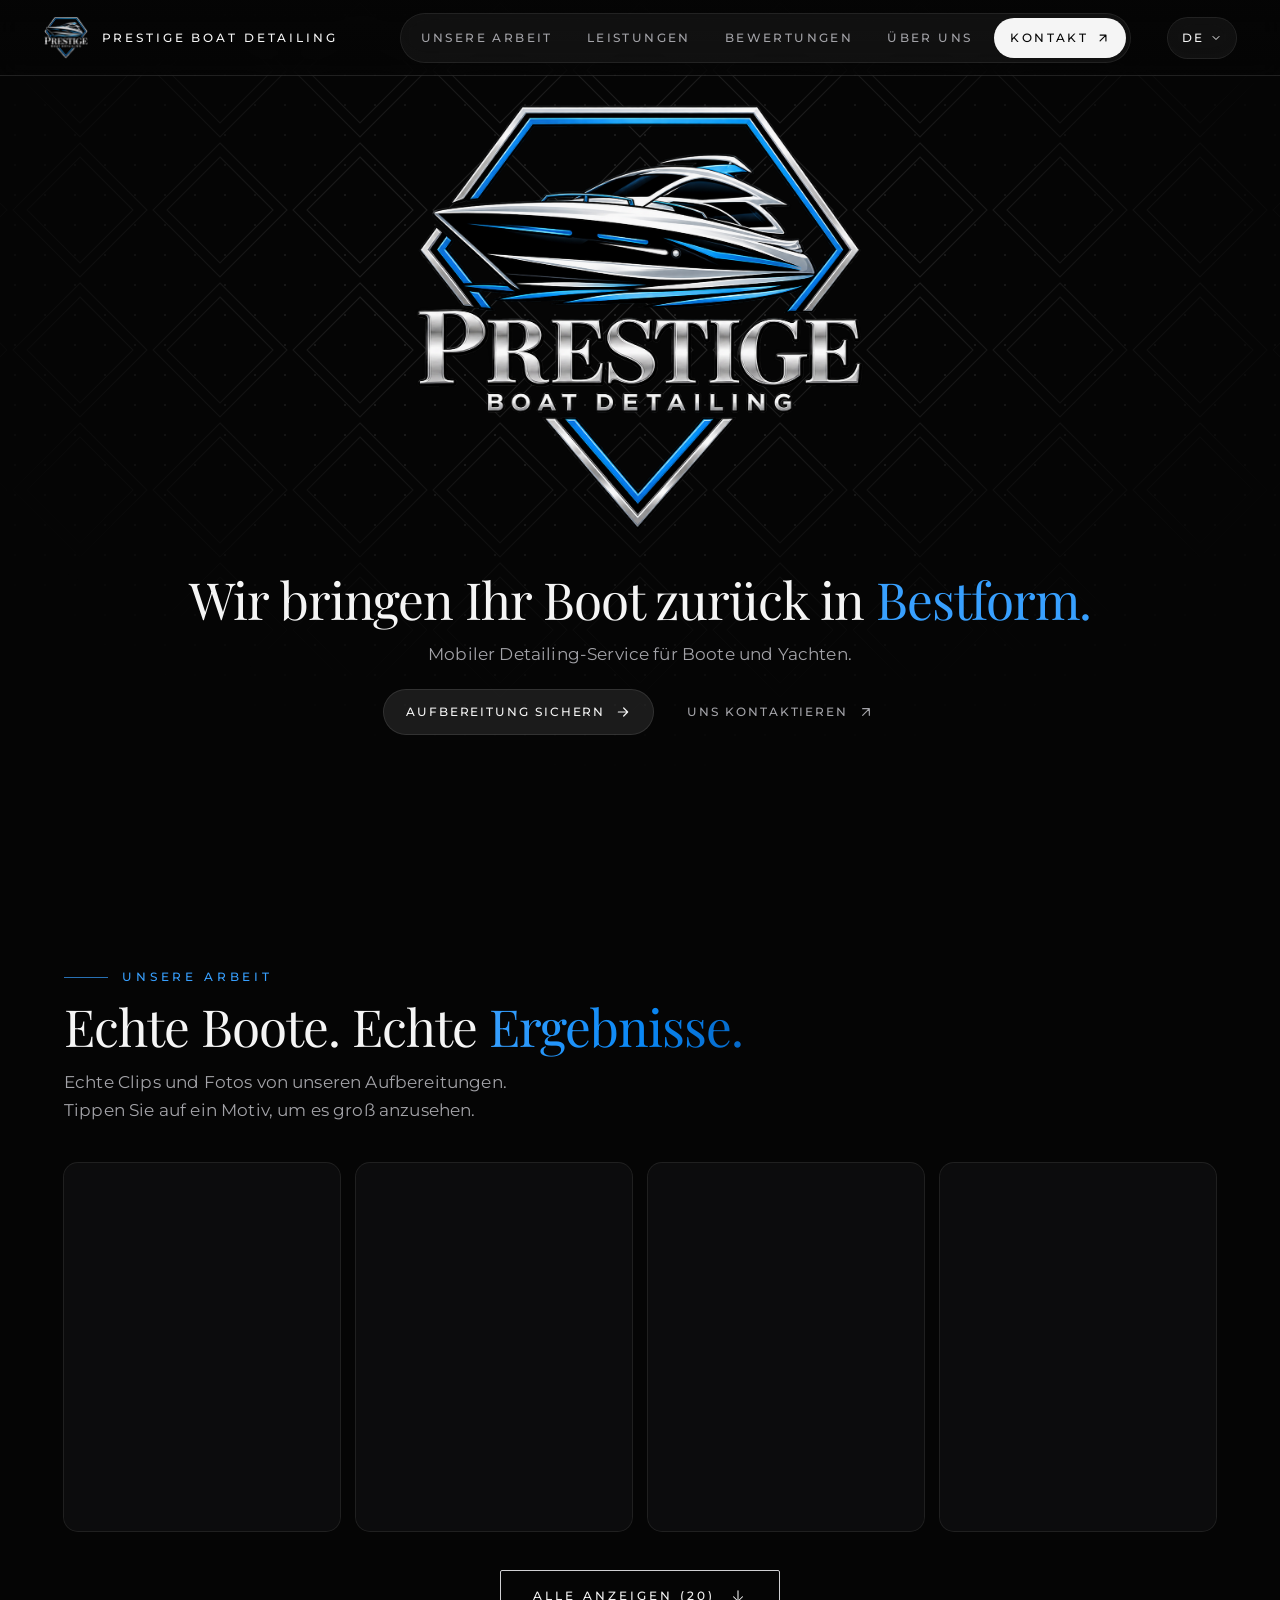
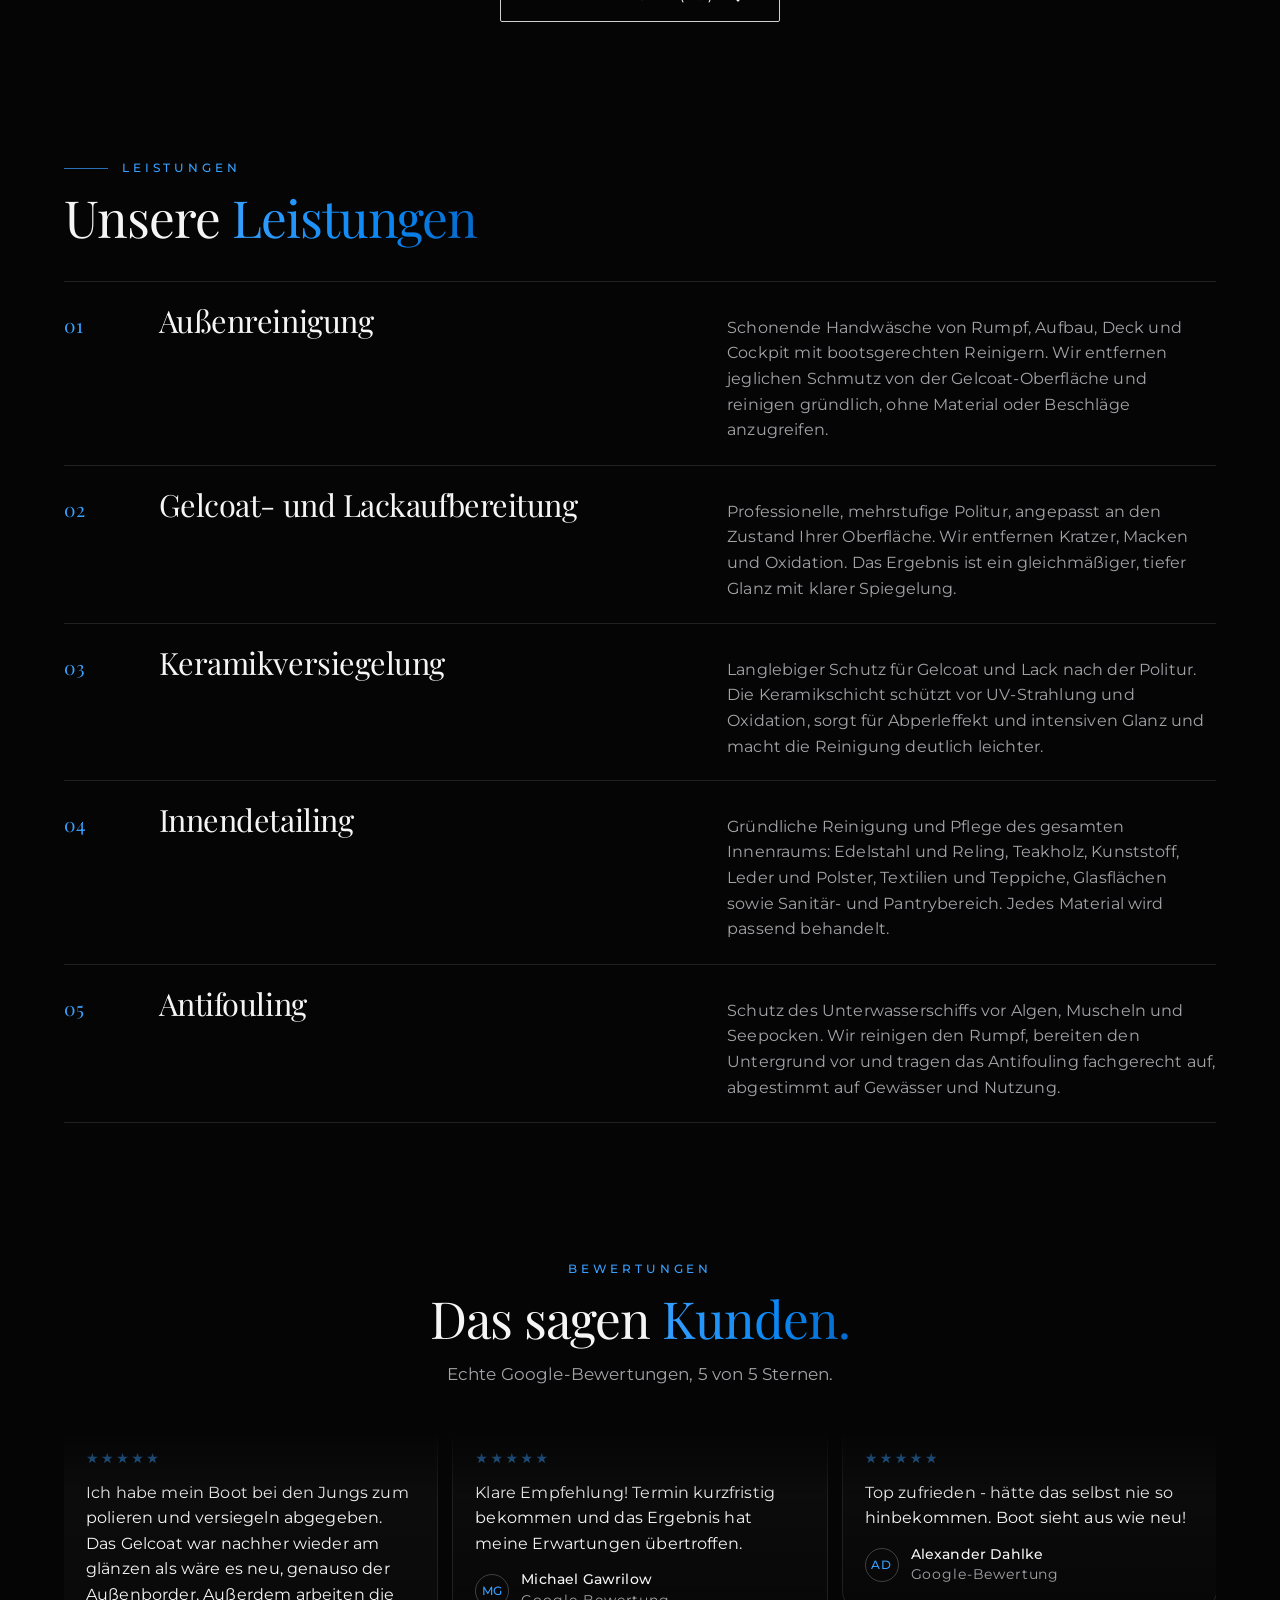
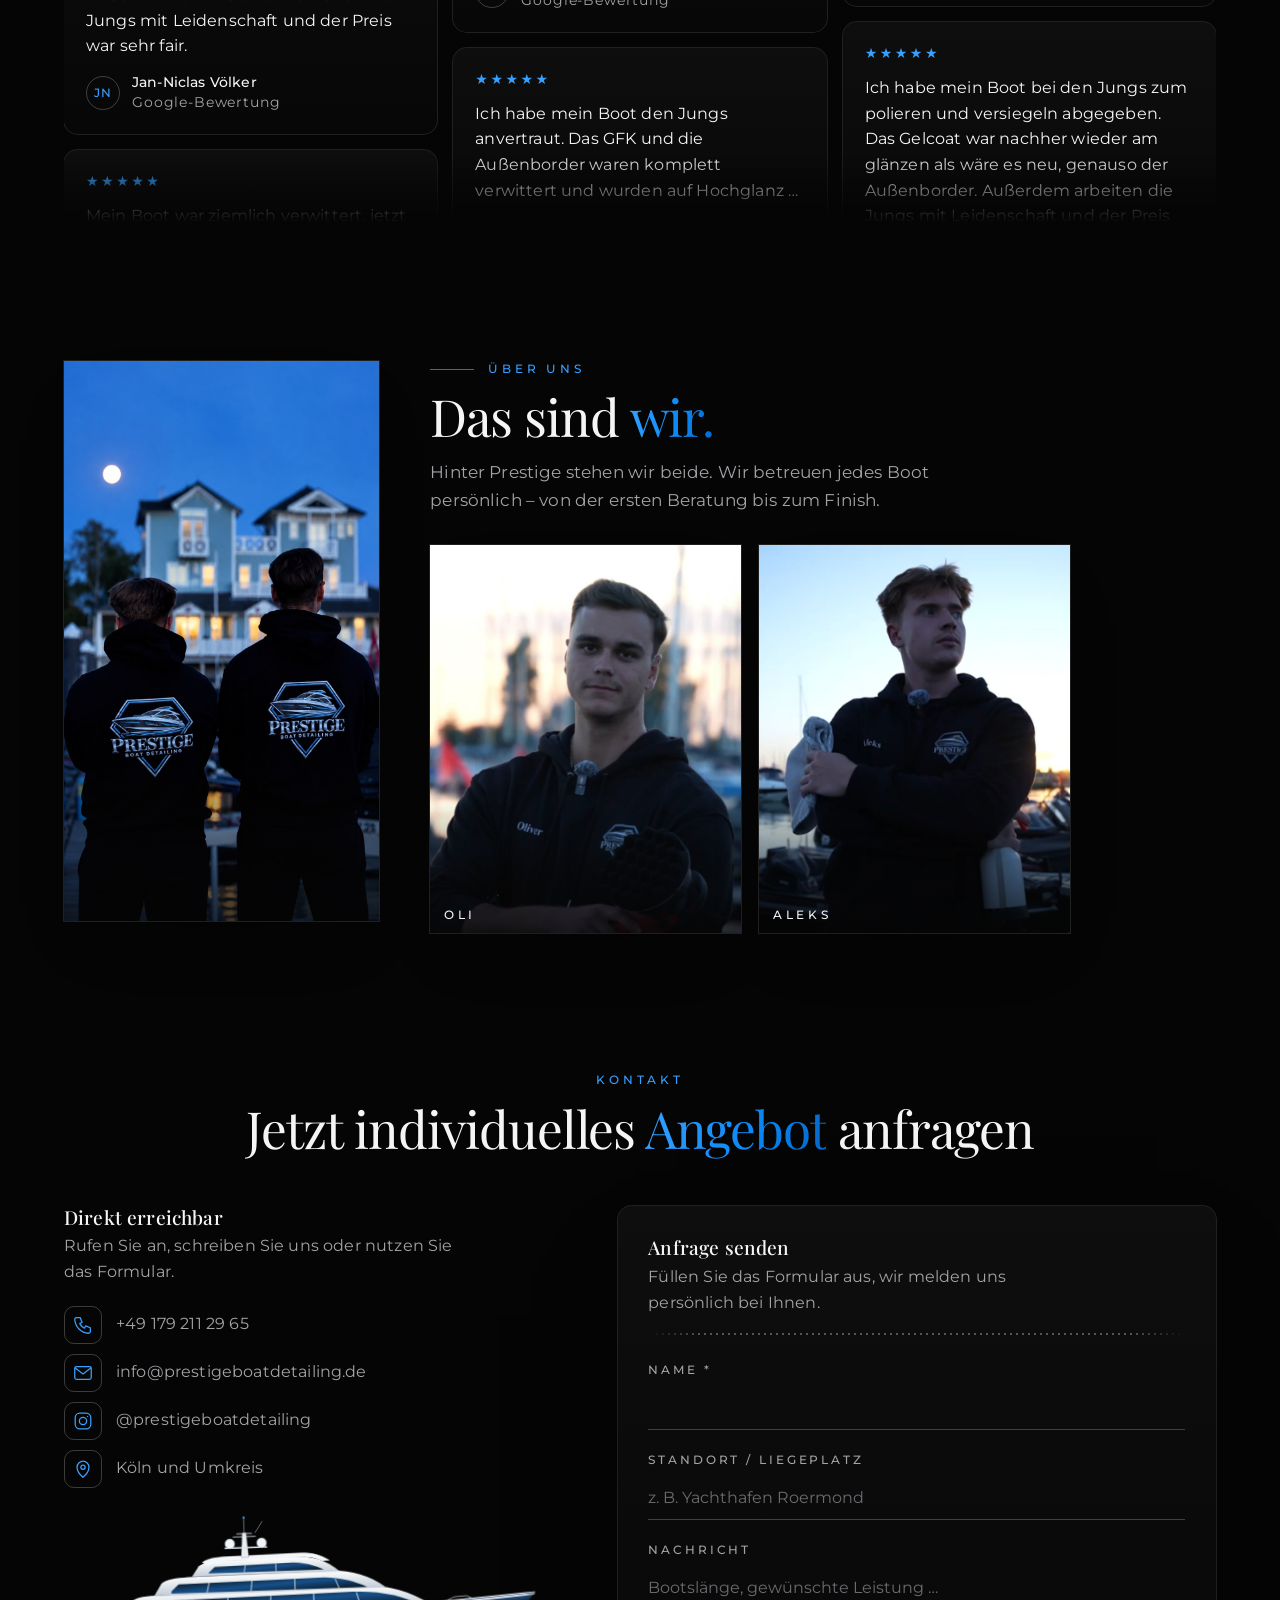
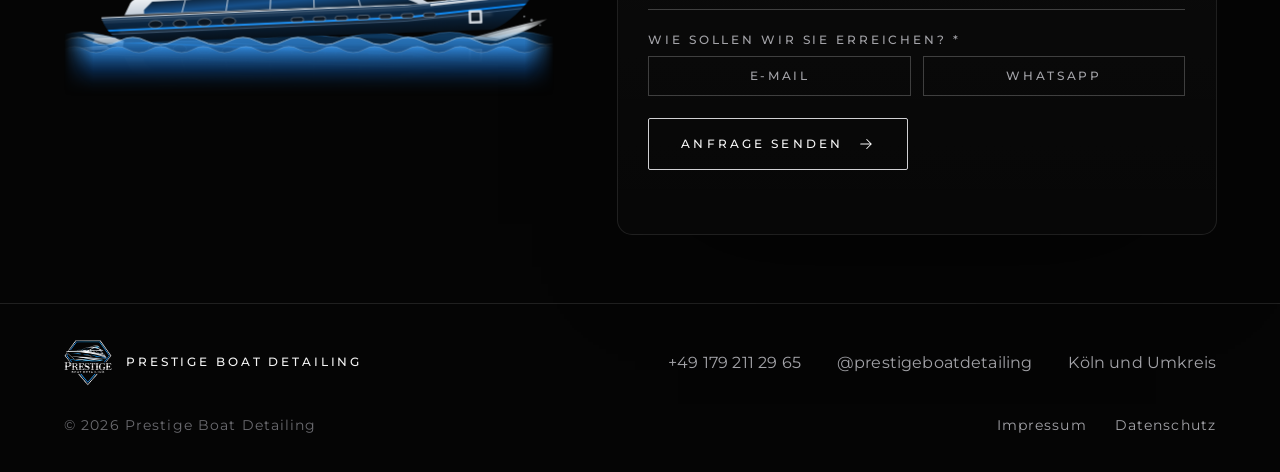
==== commit 90580f45: "Kontakt-Überschrift: „Angebot“ blau, „anfragen“ weiß Co-Authored-By: Claude Opus 5.5 <noreply@anthro" ====
--- a/index.html
+++ b/index.html
@@ -713,7 +713,7 @@
   <div class="wrap">
     <header class="contact-head">
       <p class="eyebrow" data-i="5">Kontakt</p>
-      <h2 class="h2" data-i="49">Jetzt individuelles Angebot <em>anfragen</em></h2>
+      <h2 class="h2" data-i="49">Jetzt individuelles <em>Angebot</em> anfragen</h2>
     </header>
 
     <div class="contact-grid">
@@ -1004,7 +1004,7 @@
   }
 
   /* ── Sprache (DE / EN / NL) und Hell/Dunkel ── */
-  const TT = [["Zum Inhalt springen", "Skip to content", "Naar de inhoud"], ["Leistungen", "Services", "Diensten"], ["Warum", "Why", "Waarom"], ["Über uns", "About us", "Over ons"], ["Bewertungen", "Reviews", "Reviews"], ["Kontakt", "Contact", "Contact"], ["Wir bringen Ihr Boot zurück in <em>Bestform.</em>", "We bring your boat back to <em>top form.</em>", "Wij brengen uw boot terug in <em>topvorm.</em>"], ["Mobiler Detailing-Service für Boote und Yachten.", "Mobile detailing service for boats and yachts.", "Mobiele detailingservice voor boten en jachten."], ["Aufbereitung sichern", "Book your detailing", "Boek uw detailing"], ["Uns kontaktieren", "Contact us", "Neem contact op"], ["Unsere <em>Leistungen</em>", "Our <em>services</em>", "Onze <em>diensten</em>"], ["Gründliche Außenreinigung", "Thorough exterior cleaning", "Grondige buitenreiniging"], ["Entfernung von Schmutz, Salz &amp; Ablagerungen.", "Removal of dirt, salt &amp; deposits.", "Verwijdering van vuil, zout &amp; aanslag."], ["Wasserlinien &amp; Ablagerungen", "Waterlines &amp; deposits", "Waterlijnen &amp; aanslag"], ["Kalk- &amp; Wasserlinien werden rückstandslos entfernt.", "Limescale and waterlines are removed without a trace.", "Kalk- en waterlijnen worden zonder residu verwijderd."], ["Gelcoat-Reinigung &amp; Politur", "Gelcoat cleaning &amp; polishing", "Gelcoat reinigen &amp; polijsten"], ["Für tiefen Glanz und ein neuwertiges Erscheinungsbild.", "For deep gloss and a like-new appearance.", "Voor diepe glans en een als-nieuw uiterlijk."], ["Edelstahl-Aufbereitung", "Stainless steel restoration", "Roestvrij staal opknappen"], ["Reling, Beschläge und Metallteile werden zum Strahlen gebracht.", "Railings, fittings and metal parts are brought back to a shine.", "Reling, beslag en metalen onderdelen gaan weer schitteren."], ["Innenreinigung", "Interior cleaning", "Interieurreiniging"], ["Kunststoffflächen, Konsolen und alle Innenbereiche.", "Plastic surfaces, consoles and all interior areas.", "Kunststof oppervlakken, consoles en alle binnenruimtes."], ["Teppich- &amp; Polsterreinigung", "Carpet &amp; upholstery cleaning", "Tapijt- &amp; stoffeerreiniging"], ["Tiefenreinigung für Teppiche, Polster und Sitze.", "Deep cleaning for carpets, upholstery and seats.", "Dieptereiniging voor tapijt, bekleding en zitplaatsen."], ["Keramikversiegelung", "Ceramic coating", "Keramische coating"], ["Lang anhaltender Schutz vor UV-Strahlung, Wasser &amp; Schmutz.", "Long-lasting protection against UV radiation, water &amp; dirt.", "Langdurige bescherming tegen uv-straling, water &amp; vuil."], ["Die Keramikschicht verbindet sich mit dem Gelcoat und bildet eine harte, glatte Oberfläche. Wasser und Schmutz perlen ab, die Sonne greift die Oberfläche weniger an, und die Pflege wird leichter.", "The ceramic layer bonds with the gelcoat and forms a hard, smooth surface. Water and dirt bead off, the sun attacks the surface less, and maintenance becomes easier.", "De keramische laag hecht aan de gelcoat en vormt een hard, glad oppervlak. Water en vuil parelen af, de zon tast het oppervlak minder aan en het onderhoud wordt gemakkelijker."], ["Antifouling", "Antifouling", "Antifouling"], ["Schutzanstrich für den Unterwasserbereich – für weniger Bewuchs und mehr Leistung.", "Protective paint for the underwater hull – for less fouling and better performance.", "Beschermende verf voor het onderwaterschip – voor minder aangroei en meer prestaties."], ["Der Anstrich unter der Wasserlinie verhindert, dass sich Algen und Muscheln festsetzen. Das Boot gleitet besser durchs Wasser und der Rumpf bleibt länger sauber.", "The paint below the waterline stops algae and mussels from settling. The boat glides better through the water and the hull stays clean for longer.", "De verf onder de waterlijn voorkomt dat algen en mosselen zich vastzetten. De boot glijdt beter door het water en de romp blijft langer schoon."], ["Warum das wichtig ist", "Why it matters", "Waarom dit belangrijk is"], ["Schutz, der sich <em>auszahlt</em>", "Protection that <em>pays off</em>", "Bescherming die <em>loont</em>"], ["Schutz", "Protection", "Bescherming"], ["Versiegelte Oberflächen halten Sonne, Wasser und Witterung länger stand. Das schützt vor UV-Schäden und Verwitterung.", "Sealed surfaces withstand sun, water and weather for longer. This protects against UV damage and weathering.", "Verzegelde oppervlakken weerstaan zon, water en weer langer. Dat beschermt tegen uv-schade en verwering."], ["Werterhalt", "Value", "Waarde"], ["Ein gepflegtes Boot behält seinen Wert – auch beim Wiederverkauf.", "A well-kept boat holds its value – also when you resell it.", "Een goed onderhouden boot behoudt zijn waarde – ook bij wederverkoop."], ["Pflege", "Care", "Onderhoud"], ["Geschützte Oberflächen bleiben länger sauber und lassen sich leichter pflegen. Weniger Aufwand in Zukunft.", "Protected surfaces stay clean for longer and are easier to maintain. Less effort in the future.", "Beschermde oppervlakken blijven langer schoon en zijn makkelijker te onderhouden. Minder moeite in de toekomst."], ["Glanz", "Shine", "Glans"], ["Sichtbar mehr Glanz und ein gepflegtes Erscheinungsbild, das man schon vom Steg aus sieht.", "Visibly more shine and a well-kept look you can already see from the pier.", "Zichtbaar meer glans en een verzorgd uiterlijk dat je al vanaf de steiger ziet."], ["Für wen ist das?", "Who is it for?", "Voor wie is dit?"], ["Für Yachten, Segel-, Sport-, Freizeit- und Angelboote. Wir passen unsere Leistungen an Ihr Boot an.", "For yachts, sailing, sport, leisure and fishing boats. We tailor our services to your boat.", "Voor jachten, zeil-, sport-, plezier- en hengelboten. Wij stemmen onze diensten af op uw boot."], ["Mobiler Service", "Mobile service", "Mobiele service"], ["Wir kommen zu Ihnen – flexibel, zuverlässig und direkt vor Ort in Köln und Umkreis.", "We come to you – flexible, reliable and right on site in Cologne and the surrounding area.", "Wij komen naar u toe – flexibel, betrouwbaar en direct ter plaatse in Keulen en omgeving."], ["Köln und Umkreis", "Cologne and surroundings", "Keulen en omgeving"], ["Das sagen <em>Kunden.</em>", "What <em>customers</em> say.", "Dit zeggen <em>klanten.</em>"], ["Echte Google-Bewertungen, 5 von 5 Sternen.", "Real Google reviews, 5 out of 5 stars.", "Echte Google-reviews, 5 van de 5 sterren."], ["Google-Bewertung", "Google review", "Google-review"], ["Das sind <em>wir.</em>", "This is <em>us.</em>", "Dit zijn <em>wij.</em>"], ["Hinter Prestige stehen wir beide. Wir betreuen jedes Boot persönlich – von der ersten Beratung bis zum Finish.", "Prestige is the two of us. We look after every boat personally – from the first consultation to the finish.", "Achter Prestige staan wij tweeën. Wij verzorgen elke boot persoonlijk – van het eerste advies tot de finish."], ["Jetzt individuelles Angebot <em>anfragen</em>", "Request your <em>individual quote</em>", "Vraag nu uw <em>persoonlijke offerte aan</em>"], ["Wir melden uns persönlich bei Ihnen – unverbindlich und diskret.", "We will get back to you personally – without obligation and discreetly.", "Wij nemen persoonlijk contact met u op – vrijblijvend en discreet."], ["Direkt erreichbar", "Reach us directly", "Direct bereikbaar"], ["Rufen Sie an, schreiben Sie uns oder nutzen Sie das Formular.", "Call us, write to us or use the form.", "Bel ons, schrijf ons of gebruik het formulier."], ["Anfrage senden", "Send request", "Aanvraag versturen"], ["Füllen Sie das Formular aus, wir melden uns persönlich bei Ihnen.", "Fill in the form and we will get back to you personally.", "Vul het formulier in en wij nemen persoonlijk contact met u op."], ["Name *", "Name *", "Naam *"], ["Boot", "Boat", "Boot"], ["Bitte wählen", "Please select", "Maak een keuze"], ["Yacht", "Yacht", "Jacht"], ["Motorboot", "Motorboat", "Motorboot"], ["Segelboot", "Sailboat", "Zeilboot"], ["Sportboot", "Sport boat", "Sportboot"], ["Angelboot", "Fishing boat", "Hengelboot"], ["Anderes", "Other", "Anders"], ["Standort / Liegeplatz", "Location / berth", "Locatie / ligplaats"], ["Nachricht", "Message", "Bericht"], ["Wie sollen wir Sie erreichen? *", "How should we reach you? *", "Hoe kunnen wij u bereiken? *"], ["E-Mail", "Email", "E-mail"], ["Ihre E-Mail-Adresse *", "Your email address *", "Uw e-mailadres *"], ["Ihre WhatsApp-Nummer *", "Your WhatsApp number *", "Uw WhatsApp-nummer *"], ["Öffnet Ihr E-Mail-Programm mit einer vorausgefüllten Nachricht.", "Opens your email app with a pre-filled message.", "Opent uw e-mailprogramma met een vooraf ingevuld bericht."], ["z. B. Yachthafen Roermond", "e.g. Roermond marina", "bijv. jachthaven Roermond"], ["Bootslänge, gewünschte Leistung …", "Boat length, desired service …", "Bootlengte, gewenste dienst …"], ["Hauptnavigation", "Main navigation", "Hoofdnavigatie"], ["5 von 5 Sternen", "5 out of 5 stars", "5 van de 5 sterren"], ["Öffnet Ihr E-Mail-Programm mit einer vorausgefüllten Nachricht.", "Opens your email app with a pre-filled message.", "Opent uw e-mailprogramma met een vooraf ingevuld bericht."], ["Impressum", "Legal notice", "Impressum"], ["Datenschutz", "Privacy policy", "Privacybeleid"], ["Rechtliches", "Legal", "Juridisch"], ["Außenreinigung", "Exterior cleaning", "Buitenreiniging"], ["Schonende Handwäsche von Rumpf, Aufbau, Deck und Cockpit mit bootsgerechten Reinigern. Wir entfernen jeglichen Schmutz von der Gelcoat-Oberfläche und reinigen gründlich, ohne Material oder Beschläge anzugreifen.", "Gentle hand wash of hull, superstructure, deck and cockpit with boat-safe cleaners. We remove all dirt from the gelcoat surface and clean thoroughly without harming materials or fittings.", "Zorgvuldige handwas van romp, opbouw, dek en kuip met reinigers die geschikt zijn voor boten. Wij verwijderen al het vuil van het gelcoatoppervlak en reinigen grondig, zonder materiaal of beslag aan te tasten."], ["Gelcoat- und Lackaufbereitung", "Gelcoat and paint restoration", "Gelcoat- en lakrestauratie"], ["Professionelle, mehrstufige Politur, angepasst an den Zustand Ihrer Oberfläche. Wir entfernen Kratzer, Macken und Oxidation. Das Ergebnis ist ein gleichmäßiger, tiefer Glanz mit klarer Spiegelung.", "Professional multi-stage polishing, tailored to the condition of your surface. We remove scratches, blemishes and oxidation. The result is an even, deep gloss with a clear reflection.", "Professionele polijstbehandeling in meerdere stappen, afgestemd op de staat van uw oppervlak. Wij verwijderen krassen, beschadigingen en oxidatie. Het resultaat is een gelijkmatige, diepe glans met een heldere weerspiegeling."], ["Keramikversiegelung", "Ceramic coating", "Keramische coating"], ["Langlebiger Schutz für Gelcoat und Lack nach der Politur. Die Keramikschicht schützt vor UV-Strahlung und Oxidation, sorgt für Abperleffekt und intensiven Glanz und macht die Reinigung deutlich leichter.", "Long-lasting protection for gelcoat and paint after polishing. The ceramic layer protects against UV radiation and oxidation, makes water bead off, adds an intense gloss and makes cleaning much easier.", "Langdurige bescherming voor gelcoat en lak na het polijsten. De keramische laag beschermt tegen uv-straling en oxidatie, zorgt voor een parelend effect en intense glans en maakt het reinigen veel eenvoudiger."], ["Innendetailing", "Interior detailing", "Interieurdetailing"], ["Gründliche Reinigung und Pflege des gesamten Innenraums: Edelstahl und Reling, Teakholz, Kunststoff, Leder und Polster, Textilien und Teppiche, Glasflächen sowie Sanitär- und Pantrybereich. Jedes Material wird passend behandelt.", "Thorough cleaning and care of the entire interior: stainless steel and railings, teak, plastics, leather and upholstery, textiles and carpets, glass surfaces, and the bathroom and galley. Every material is treated the right way.", "Grondige reiniging en verzorging van het volledige interieur: rvs en reling, teakhout, kunststof, leer en bekleding, textiel en tapijt, glasoppervlakken en het sanitair- en kombuisgedeelte. Elk materiaal krijgt de juiste behandeling."], ["Antifouling", "Antifouling", "Antifouling"], ["Schutz des Unterwasserschiffs vor Algen, Muscheln und Seepocken. Wir reinigen den Rumpf, bereiten den Untergrund vor und tragen das Antifouling fachgerecht auf, abgestimmt auf Gewässer und Nutzung.", "Protection of the underwater hull against algae, mussels and barnacles. We clean the hull, prepare the surface and apply the antifouling professionally, matched to your waters and how you use the boat.", "Bescherming van het onderwaterschip tegen algen, mosselen en zeepokken. Wij reinigen de romp, bereiden de ondergrond voor en brengen de antifouling vakkundig aan, afgestemd op het vaarwater en het gebruik."], ["Vorher / Nachher", "Before / After", "Voor / Na"], ["Der Unterschied, <em>sichtbar.</em>", "The difference, <em>visible.</em>", "Het verschil, <em>zichtbaar.</em>"], ["Derselbe Rumpf aus derselben Perspektive. Ziehen Sie den Regler und vergleichen Sie den Zustand vor und nach unserer Aufbereitung.", "The same hull from the same angle. Drag the slider to compare its condition before and after our detailing.", "Dezelfde romp vanuit hetzelfde perspectief. Sleep de schuifregelaar en vergelijk de staat voor en na onze behandeling."], ["Vorher", "Before", "Voor"], ["Nachher", "After", "Na"], ["Stumpfer Rumpf, Wasserflecken und Ablagerungen.", "Dull hull, water spots and deposits.", "Doffe romp, watervlekken en aanslag."], ["Gereinigt und wieder auf Hochglanz gebracht.", "Cleaned and brought back to a high gloss.", "Gereinigd en weer op hoogglans gebracht."], ["Vorher-Nachher-Vergleich", "Before and after comparison", "Voor-en-na-vergelijking"], ["Unsere Arbeit", "Our work", "Ons werk"], ["Echte Boote. Echte <em>Ergebnisse.</em>", "Real boats. Real <em>results.</em>", "Echte boten. Echte <em>resultaten.</em>"], ["Ausschnitte aus unseren Aufträgen, ungeschnitten und ohne Filter. Tippen Sie auf einen Clip, um ihn abzuspielen.", "Moments from our jobs, unedited and without filters. Tap a clip to play it.", "Momenten uit onze opdrachten, onbewerkt en zonder filters. Tik op een clip om hem af te spelen."], ["Spiegelung im Lack", "Reflection in the paint", "Spiegeling in de lak"], ["Politur am Rumpf", "Polishing the hull", "Polijsten van de romp"], ["Außenborder nach der Pflege", "Outboard after care", "Buitenboordmotor na de verzorging"], ["MS Stella III, nachher", "MS Stella III, after", "MS Stella III, na"], ["Mercury Pro XS", "Mercury Pro XS", "Mercury Pro XS"], ["In der Halle", "In the workshop", "In de werkplaats"], ["Rumpf auf Hochglanz", "Hull with a high gloss", "Romp op hoogglans"], ["Handarbeit am Detail", "Detail work by hand", "Handwerk tot in detail"], ["MS Stella III, vorher", "MS Stella III, before", "MS Stella III, voor"], ["Außenborder, vorher", "Outboard, before", "Buitenboordmotor, voor"], ["Mehr ansehen", "See more", "Meer bekijken"], ["Clip abspielen:", "Play clip:", "Clip afspelen:"], ["MS Stella III. Zwei unbearbeitete Standbilder aus demselben Clip.", "MS Stella III. Two unedited stills from the same clip.", "MS Stella III. Twee onbewerkte stills uit dezelfde clip."], ["MS Stella III vor der Aufbereitung: stumpfer, staubiger Rumpf", "MS Stella III before detailing: dull, dusty hull", "MS Stella III voor de behandeling: doffe, stoffige romp"], ["MS Stella III nach der Aufbereitung: glänzender Rumpf mit Spiegelung", "MS Stella III after detailing: glossy hull with reflections", "MS Stella III na de behandeling: glanzende romp met spiegeling"], ["Schließen", "Close", "Sluiten"], ["Vorheriges", "Previous", "Vorige"], ["Nächstes", "Next", "Volgende"], ["Abspielen", "Play", "Afspelen"], ["Galerie", "Gallery", "Galerij"], ["Bild vergrößern:", "Enlarge image:", "Afbeelding vergroten:"], ["Ausgewählte Boote aus unseren Aufträgen. Echte Clips ohne Filter oder Retusche: vorher, bei der Arbeit und nachher.", "Selected boats from our jobs. Real clips, no filters or retouching: before, during the work and after.", "Geselecteerde boten uit onze opdrachten. Echte clips zonder filters of retouche: voor, tijdens het werk en na."], ["Mehr anzeigen", "Show more", "Meer tonen"], ["Weniger anzeigen", "Show less", "Minder tonen"], ["Bei der Arbeit", "At work", "Aan het werk"], ["Projekt", "Project", "Project"], ["Rumpf, Lack und Außenborder", "Hull, paint and outboard", "Romp, lak en buitenboordmotor"], ["Rumpf und Außenborder", "Hull and outboard", "Romp en buitenboordmotor"], ["Clips", "clips", "clips"], ["Vorher, Standbild", "Before, still", "Voor, still"], ["Nachher, Standbild", "After, still", "Na, still"], ["Nitro Z21 XL in der Halle, Vorschau", "Nitro Z21 XL in the workshop, preview", "Nitro Z21 XL in de werkplaats, voorbeeld"], ["MS Stella III auf dem Trailer, Vorschau", "MS Stella III on the trailer, preview", "MS Stella III op de trailer, voorbeeld"], ["Vom Vorher zum Nachher", "From before to after", "Van voor naar na"], ["Am Außenborder, Abendlicht", "At the outboard, evening light", "Bij de buitenboordmotor, avondlicht"], ["Rumpf, Konsole und Außenborder", "Hull, console and outboard", "Romp, console en buitenboordmotor"], ["Außenborder", "Outboard", "Buitenboordmotor"], ["Konsole", "Console", "Console"], ["Rumpf", "Hull", "Romp"], ["Politur am Außenborder", "Polishing the outboard", "Buitenboordmotor polijsten"], ["Schaumwäsche", "Foam wash", "Schuimwas"], ["Hochdruckreinigung", "Pressure washing", "Hogedrukreiniging"], ["Rumpf, Scheiben und Außenborder", "Hull, windscreen and outboard", "Romp, ruiten en buitenboordmotor"], ["Schriftzug", "Lettering", "Belettering"], ["Scheibe", "Windscreen", "Voorruit"], ["Kratzer entfernen", "Removing scratches", "Krassen verwijderen"], ["Versiegelung", "Sealing", "Verzegelen"], ["Pflege am Außenborder", "Outboard care", "Onderhoud buitenboordmotor"], ["Rumpf, Innenraum und Außenborder", "Hull, interior and outboard", "Romp, interieur en buitenboordmotor"], ["Staufach", "Storage locker", "Bergvak"], ["Sitze", "Seats", "Stoelen"], ["Innenraum", "Interior", "Interieur"], ["Steuerstand", "Helm", "Stuurstand"], ["Politur, Versiegelung und Außenborder", "Polishing, sealing and outboard", "Polijsten, verzegelen en buitenboordmotor"], ["Am Abend", "In the evening", "'s Avonds"], ["Kratzer und Gelcoat-Politur", "Scratches and gelcoat polish", "Krassen en gelcoat polijsten"], ["Kratzer im Gelcoat", "Scratches in the gelcoat", "Krassen in de gelcoat"], ["Abgeklebt: 50/50-Vergleich", "Taped off: 50/50 comparison", "Afgeplakt: 50/50-vergelijking"], ["Rumpf, Folierung und Außenborder", "Hull, wrap and outboard", "Romp, wrap en buitenboordmotor"], ["Gelcoat-Politur am ganzen Rumpf", "Gelcoat polish on the entire hull", "Gelcoat polijsten van de hele romp"], ["Verwittertes Gelcoat", "Weathered gelcoat", "Verweerde gelcoat"], ["Polierpad", "Polishing pad", "Polijstpad"], ["Scheibe reinigen", "Cleaning the windscreen", "Voorruit reinigen"], ["Handwäsche", "Hand wash", "Handwas"], ["Alle Projekte anzeigen", "Show all projects", "Alle projecten tonen"], ["Weniger Projekte anzeigen", "Show fewer projects", "Minder projecten tonen"], ["Echte Clips und Fotos von unseren Aufbereitungen.<br>Tippen Sie auf ein Motiv, um es groß anzusehen.", "Real clips and photos from our detailing work.<br>Tap any item to view it large.", "Echte clips en foto’s van onze detailingbehandelingen.<br>Tik op een item om het groot te bekijken."], ["Alle anzeigen", "Show all", "Alles tonen"], ["Weniger anzeigen", "Show less", "Minder tonen"], ["Groß ansehen:", "View large:", "Groot bekijken:"], ["Clip", "Clip", "Clip"], ["Foto", "Photo", "Foto"], ["Rumpf einer Segelyacht mit Spiegelglanz, Schriftzug „anniversary edition 40th“", "Sailing yacht hull with a mirror finish, lettering “anniversary edition 40th”", "Romp van een zeiljacht met spiegelglans, opschrift “anniversary edition 40th”"], ["Heck einer Segelyacht (Diva, Aaborg) nach der Politur, in der Halle", "Stern of a sailing yacht (Diva, Aaborg) after polishing, in the shed", "Achtersteven van een zeiljacht (Diva, Aaborg) na het polijsten, in de hal"], ["Badeplattform und Leiter einer Segelyacht, glänzend aufbereitet", "Swim platform and ladder of a sailing yacht, polished to a shine", "Zwemplatform en trap van een zeiljacht, glanzend opgepoetst"], ["Bug einer Segelyacht in der Halle, frisch poliert", "Bow of a sailing yacht in the shed, freshly polished", "Boeg van een zeiljacht in de hal, net gepolijst"]];
+  const TT = [["Zum Inhalt springen", "Skip to content", "Naar de inhoud"], ["Leistungen", "Services", "Diensten"], ["Warum", "Why", "Waarom"], ["Über uns", "About us", "Over ons"], ["Bewertungen", "Reviews", "Reviews"], ["Kontakt", "Contact", "Contact"], ["Wir bringen Ihr Boot zurück in <em>Bestform.</em>", "We bring your boat back to <em>top form.</em>", "Wij brengen uw boot terug in <em>topvorm.</em>"], ["Mobiler Detailing-Service für Boote und Yachten.", "Mobile detailing service for boats and yachts.", "Mobiele detailingservice voor boten en jachten."], ["Aufbereitung sichern", "Book your detailing", "Boek uw detailing"], ["Uns kontaktieren", "Contact us", "Neem contact op"], ["Unsere <em>Leistungen</em>", "Our <em>services</em>", "Onze <em>diensten</em>"], ["Gründliche Außenreinigung", "Thorough exterior cleaning", "Grondige buitenreiniging"], ["Entfernung von Schmutz, Salz &amp; Ablagerungen.", "Removal of dirt, salt &amp; deposits.", "Verwijdering van vuil, zout &amp; aanslag."], ["Wasserlinien &amp; Ablagerungen", "Waterlines &amp; deposits", "Waterlijnen &amp; aanslag"], ["Kalk- &amp; Wasserlinien werden rückstandslos entfernt.", "Limescale and waterlines are removed without a trace.", "Kalk- en waterlijnen worden zonder residu verwijderd."], ["Gelcoat-Reinigung &amp; Politur", "Gelcoat cleaning &amp; polishing", "Gelcoat reinigen &amp; polijsten"], ["Für tiefen Glanz und ein neuwertiges Erscheinungsbild.", "For deep gloss and a like-new appearance.", "Voor diepe glans en een als-nieuw uiterlijk."], ["Edelstahl-Aufbereitung", "Stainless steel restoration", "Roestvrij staal opknappen"], ["Reling, Beschläge und Metallteile werden zum Strahlen gebracht.", "Railings, fittings and metal parts are brought back to a shine.", "Reling, beslag en metalen onderdelen gaan weer schitteren."], ["Innenreinigung", "Interior cleaning", "Interieurreiniging"], ["Kunststoffflächen, Konsolen und alle Innenbereiche.", "Plastic surfaces, consoles and all interior areas.", "Kunststof oppervlakken, consoles en alle binnenruimtes."], ["Teppich- &amp; Polsterreinigung", "Carpet &amp; upholstery cleaning", "Tapijt- &amp; stoffeerreiniging"], ["Tiefenreinigung für Teppiche, Polster und Sitze.", "Deep cleaning for carpets, upholstery and seats.", "Dieptereiniging voor tapijt, bekleding en zitplaatsen."], ["Keramikversiegelung", "Ceramic coating", "Keramische coating"], ["Lang anhaltender Schutz vor UV-Strahlung, Wasser &amp; Schmutz.", "Long-lasting protection against UV radiation, water &amp; dirt.", "Langdurige bescherming tegen uv-straling, water &amp; vuil."], ["Die Keramikschicht verbindet sich mit dem Gelcoat und bildet eine harte, glatte Oberfläche. Wasser und Schmutz perlen ab, die Sonne greift die Oberfläche weniger an, und die Pflege wird leichter.", "The ceramic layer bonds with the gelcoat and forms a hard, smooth surface. Water and dirt bead off, the sun attacks the surface less, and maintenance becomes easier.", "De keramische laag hecht aan de gelcoat en vormt een hard, glad oppervlak. Water en vuil parelen af, de zon tast het oppervlak minder aan en het onderhoud wordt gemakkelijker."], ["Antifouling", "Antifouling", "Antifouling"], ["Schutzanstrich für den Unterwasserbereich – für weniger Bewuchs und mehr Leistung.", "Protective paint for the underwater hull – for less fouling and better performance.", "Beschermende verf voor het onderwaterschip – voor minder aangroei en meer prestaties."], ["Der Anstrich unter der Wasserlinie verhindert, dass sich Algen und Muscheln festsetzen. Das Boot gleitet besser durchs Wasser und der Rumpf bleibt länger sauber.", "The paint below the waterline stops algae and mussels from settling. The boat glides better through the water and the hull stays clean for longer.", "De verf onder de waterlijn voorkomt dat algen en mosselen zich vastzetten. De boot glijdt beter door het water en de romp blijft langer schoon."], ["Warum das wichtig ist", "Why it matters", "Waarom dit belangrijk is"], ["Schutz, der sich <em>auszahlt</em>", "Protection that <em>pays off</em>", "Bescherming die <em>loont</em>"], ["Schutz", "Protection", "Bescherming"], ["Versiegelte Oberflächen halten Sonne, Wasser und Witterung länger stand. Das schützt vor UV-Schäden und Verwitterung.", "Sealed surfaces withstand sun, water and weather for longer. This protects against UV damage and weathering.", "Verzegelde oppervlakken weerstaan zon, water en weer langer. Dat beschermt tegen uv-schade en verwering."], ["Werterhalt", "Value", "Waarde"], ["Ein gepflegtes Boot behält seinen Wert – auch beim Wiederverkauf.", "A well-kept boat holds its value – also when you resell it.", "Een goed onderhouden boot behoudt zijn waarde – ook bij wederverkoop."], ["Pflege", "Care", "Onderhoud"], ["Geschützte Oberflächen bleiben länger sauber und lassen sich leichter pflegen. Weniger Aufwand in Zukunft.", "Protected surfaces stay clean for longer and are easier to maintain. Less effort in the future.", "Beschermde oppervlakken blijven langer schoon en zijn makkelijker te onderhouden. Minder moeite in de toekomst."], ["Glanz", "Shine", "Glans"], ["Sichtbar mehr Glanz und ein gepflegtes Erscheinungsbild, das man schon vom Steg aus sieht.", "Visibly more shine and a well-kept look you can already see from the pier.", "Zichtbaar meer glans en een verzorgd uiterlijk dat je al vanaf de steiger ziet."], ["Für wen ist das?", "Who is it for?", "Voor wie is dit?"], ["Für Yachten, Segel-, Sport-, Freizeit- und Angelboote. Wir passen unsere Leistungen an Ihr Boot an.", "For yachts, sailing, sport, leisure and fishing boats. We tailor our services to your boat.", "Voor jachten, zeil-, sport-, plezier- en hengelboten. Wij stemmen onze diensten af op uw boot."], ["Mobiler Service", "Mobile service", "Mobiele service"], ["Wir kommen zu Ihnen – flexibel, zuverlässig und direkt vor Ort in Köln und Umkreis.", "We come to you – flexible, reliable and right on site in Cologne and the surrounding area.", "Wij komen naar u toe – flexibel, betrouwbaar en direct ter plaatse in Keulen en omgeving."], ["Köln und Umkreis", "Cologne and surroundings", "Keulen en omgeving"], ["Das sagen <em>Kunden.</em>", "What <em>customers</em> say.", "Dit zeggen <em>klanten.</em>"], ["Echte Google-Bewertungen, 5 von 5 Sternen.", "Real Google reviews, 5 out of 5 stars.", "Echte Google-reviews, 5 van de 5 sterren."], ["Google-Bewertung", "Google review", "Google-review"], ["Das sind <em>wir.</em>", "This is <em>us.</em>", "Dit zijn <em>wij.</em>"], ["Hinter Prestige stehen wir beide. Wir betreuen jedes Boot persönlich – von der ersten Beratung bis zum Finish.", "Prestige is the two of us. We look after every boat personally – from the first consultation to the finish.", "Achter Prestige staan wij tweeën. Wij verzorgen elke boot persoonlijk – van het eerste advies tot de finish."], ["Jetzt individuelles <em>Angebot</em> anfragen", "Request your individual <em>quote</em>", "Vraag nu uw persoonlijke <em>offerte</em> aan"], ["Wir melden uns persönlich bei Ihnen – unverbindlich und diskret.", "We will get back to you personally – without obligation and discreetly.", "Wij nemen persoonlijk contact met u op – vrijblijvend en discreet."], ["Direkt erreichbar", "Reach us directly", "Direct bereikbaar"], ["Rufen Sie an, schreiben Sie uns oder nutzen Sie das Formular.", "Call us, write to us or use the form.", "Bel ons, schrijf ons of gebruik het formulier."], ["Anfrage senden", "Send request", "Aanvraag versturen"], ["Füllen Sie das Formular aus, wir melden uns persönlich bei Ihnen.", "Fill in the form and we will get back to you personally.", "Vul het formulier in en wij nemen persoonlijk contact met u op."], ["Name *", "Name *", "Naam *"], ["Boot", "Boat", "Boot"], ["Bitte wählen", "Please select", "Maak een keuze"], ["Yacht", "Yacht", "Jacht"], ["Motorboot", "Motorboat", "Motorboot"], ["Segelboot", "Sailboat", "Zeilboot"], ["Sportboot", "Sport boat", "Sportboot"], ["Angelboot", "Fishing boat", "Hengelboot"], ["Anderes", "Other", "Anders"], ["Standort / Liegeplatz", "Location / berth", "Locatie / ligplaats"], ["Nachricht", "Message", "Bericht"], ["Wie sollen wir Sie erreichen? *", "How should we reach you? *", "Hoe kunnen wij u bereiken? *"], ["E-Mail", "Email", "E-mail"], ["Ihre E-Mail-Adresse *", "Your email address *", "Uw e-mailadres *"], ["Ihre WhatsApp-Nummer *", "Your WhatsApp number *", "Uw WhatsApp-nummer *"], ["Öffnet Ihr E-Mail-Programm mit einer vorausgefüllten Nachricht.", "Opens your email app with a pre-filled message.", "Opent uw e-mailprogramma met een vooraf ingevuld bericht."], ["z. B. Yachthafen Roermond", "e.g. Roermond marina", "bijv. jachthaven Roermond"], ["Bootslänge, gewünschte Leistung …", "Boat length, desired service …", "Bootlengte, gewenste dienst …"], ["Hauptnavigation", "Main navigation", "Hoofdnavigatie"], ["5 von 5 Sternen", "5 out of 5 stars", "5 van de 5 sterren"], ["Öffnet Ihr E-Mail-Programm mit einer vorausgefüllten Nachricht.", "Opens your email app with a pre-filled message.", "Opent uw e-mailprogramma met een vooraf ingevuld bericht."], ["Impressum", "Legal notice", "Impressum"], ["Datenschutz", "Privacy policy", "Privacybeleid"], ["Rechtliches", "Legal", "Juridisch"], ["Außenreinigung", "Exterior cleaning", "Buitenreiniging"], ["Schonende Handwäsche von Rumpf, Aufbau, Deck und Cockpit mit bootsgerechten Reinigern. Wir entfernen jeglichen Schmutz von der Gelcoat-Oberfläche und reinigen gründlich, ohne Material oder Beschläge anzugreifen.", "Gentle hand wash of hull, superstructure, deck and cockpit with boat-safe cleaners. We remove all dirt from the gelcoat surface and clean thoroughly without harming materials or fittings.", "Zorgvuldige handwas van romp, opbouw, dek en kuip met reinigers die geschikt zijn voor boten. Wij verwijderen al het vuil van het gelcoatoppervlak en reinigen grondig, zonder materiaal of beslag aan te tasten."], ["Gelcoat- und Lackaufbereitung", "Gelcoat and paint restoration", "Gelcoat- en lakrestauratie"], ["Professionelle, mehrstufige Politur, angepasst an den Zustand Ihrer Oberfläche. Wir entfernen Kratzer, Macken und Oxidation. Das Ergebnis ist ein gleichmäßiger, tiefer Glanz mit klarer Spiegelung.", "Professional multi-stage polishing, tailored to the condition of your surface. We remove scratches, blemishes and oxidation. The result is an even, deep gloss with a clear reflection.", "Professionele polijstbehandeling in meerdere stappen, afgestemd op de staat van uw oppervlak. Wij verwijderen krassen, beschadigingen en oxidatie. Het resultaat is een gelijkmatige, diepe glans met een heldere weerspiegeling."], ["Keramikversiegelung", "Ceramic coating", "Keramische coating"], ["Langlebiger Schutz für Gelcoat und Lack nach der Politur. Die Keramikschicht schützt vor UV-Strahlung und Oxidation, sorgt für Abperleffekt und intensiven Glanz und macht die Reinigung deutlich leichter.", "Long-lasting protection for gelcoat and paint after polishing. The ceramic layer protects against UV radiation and oxidation, makes water bead off, adds an intense gloss and makes cleaning much easier.", "Langdurige bescherming voor gelcoat en lak na het polijsten. De keramische laag beschermt tegen uv-straling en oxidatie, zorgt voor een parelend effect en intense glans en maakt het reinigen veel eenvoudiger."], ["Innendetailing", "Interior detailing", "Interieurdetailing"], ["Gründliche Reinigung und Pflege des gesamten Innenraums: Edelstahl und Reling, Teakholz, Kunststoff, Leder und Polster, Textilien und Teppiche, Glasflächen sowie Sanitär- und Pantrybereich. Jedes Material wird passend behandelt.", "Thorough cleaning and care of the entire interior: stainless steel and railings, teak, plastics, leather and upholstery, textiles and carpets, glass surfaces, and the bathroom and galley. Every material is treated the right way.", "Grondige reiniging en verzorging van het volledige interieur: rvs en reling, teakhout, kunststof, leer en bekleding, textiel en tapijt, glasoppervlakken en het sanitair- en kombuisgedeelte. Elk materiaal krijgt de juiste behandeling."], ["Antifouling", "Antifouling", "Antifouling"], ["Schutz des Unterwasserschiffs vor Algen, Muscheln und Seepocken. Wir reinigen den Rumpf, bereiten den Untergrund vor und tragen das Antifouling fachgerecht auf, abgestimmt auf Gewässer und Nutzung.", "Protection of the underwater hull against algae, mussels and barnacles. We clean the hull, prepare the surface and apply the antifouling professionally, matched to your waters and how you use the boat.", "Bescherming van het onderwaterschip tegen algen, mosselen en zeepokken. Wij reinigen de romp, bereiden de ondergrond voor en brengen de antifouling vakkundig aan, afgestemd op het vaarwater en het gebruik."], ["Vorher / Nachher", "Before / After", "Voor / Na"], ["Der Unterschied, <em>sichtbar.</em>", "The difference, <em>visible.</em>", "Het verschil, <em>zichtbaar.</em>"], ["Derselbe Rumpf aus derselben Perspektive. Ziehen Sie den Regler und vergleichen Sie den Zustand vor und nach unserer Aufbereitung.", "The same hull from the same angle. Drag the slider to compare its condition before and after our detailing.", "Dezelfde romp vanuit hetzelfde perspectief. Sleep de schuifregelaar en vergelijk de staat voor en na onze behandeling."], ["Vorher", "Before", "Voor"], ["Nachher", "After", "Na"], ["Stumpfer Rumpf, Wasserflecken und Ablagerungen.", "Dull hull, water spots and deposits.", "Doffe romp, watervlekken en aanslag."], ["Gereinigt und wieder auf Hochglanz gebracht.", "Cleaned and brought back to a high gloss.", "Gereinigd en weer op hoogglans gebracht."], ["Vorher-Nachher-Vergleich", "Before and after comparison", "Voor-en-na-vergelijking"], ["Unsere Arbeit", "Our work", "Ons werk"], ["Echte Boote. Echte <em>Ergebnisse.</em>", "Real boats. Real <em>results.</em>", "Echte boten. Echte <em>resultaten.</em>"], ["Ausschnitte aus unseren Aufträgen, ungeschnitten und ohne Filter. Tippen Sie auf einen Clip, um ihn abzuspielen.", "Moments from our jobs, unedited and without filters. Tap a clip to play it.", "Momenten uit onze opdrachten, onbewerkt en zonder filters. Tik op een clip om hem af te spelen."], ["Spiegelung im Lack", "Reflection in the paint", "Spiegeling in de lak"], ["Politur am Rumpf", "Polishing the hull", "Polijsten van de romp"], ["Außenborder nach der Pflege", "Outboard after care", "Buitenboordmotor na de verzorging"], ["MS Stella III, nachher", "MS Stella III, after", "MS Stella III, na"], ["Mercury Pro XS", "Mercury Pro XS", "Mercury Pro XS"], ["In der Halle", "In the workshop", "In de werkplaats"], ["Rumpf auf Hochglanz", "Hull with a high gloss", "Romp op hoogglans"], ["Handarbeit am Detail", "Detail work by hand", "Handwerk tot in detail"], ["MS Stella III, vorher", "MS Stella III, before", "MS Stella III, voor"], ["Außenborder, vorher", "Outboard, before", "Buitenboordmotor, voor"], ["Mehr ansehen", "See more", "Meer bekijken"], ["Clip abspielen:", "Play clip:", "Clip afspelen:"], ["MS Stella III. Zwei unbearbeitete Standbilder aus demselben Clip.", "MS Stella III. Two unedited stills from the same clip.", "MS Stella III. Twee onbewerkte stills uit dezelfde clip."], ["MS Stella III vor der Aufbereitung: stumpfer, staubiger Rumpf", "MS Stella III before detailing: dull, dusty hull", "MS Stella III voor de behandeling: doffe, stoffige romp"], ["MS Stella III nach der Aufbereitung: glänzender Rumpf mit Spiegelung", "MS Stella III after detailing: glossy hull with reflections", "MS Stella III na de behandeling: glanzende romp met spiegeling"], ["Schließen", "Close", "Sluiten"], ["Vorheriges", "Previous", "Vorige"], ["Nächstes", "Next", "Volgende"], ["Abspielen", "Play", "Afspelen"], ["Galerie", "Gallery", "Galerij"], ["Bild vergrößern:", "Enlarge image:", "Afbeelding vergroten:"], ["Ausgewählte Boote aus unseren Aufträgen. Echte Clips ohne Filter oder Retusche: vorher, bei der Arbeit und nachher.", "Selected boats from our jobs. Real clips, no filters or retouching: before, during the work and after.", "Geselecteerde boten uit onze opdrachten. Echte clips zonder filters of retouche: voor, tijdens het werk en na."], ["Mehr anzeigen", "Show more", "Meer tonen"], ["Weniger anzeigen", "Show less", "Minder tonen"], ["Bei der Arbeit", "At work", "Aan het werk"], ["Projekt", "Project", "Project"], ["Rumpf, Lack und Außenborder", "Hull, paint and outboard", "Romp, lak en buitenboordmotor"], ["Rumpf und Außenborder", "Hull and outboard", "Romp en buitenboordmotor"], ["Clips", "clips", "clips"], ["Vorher, Standbild", "Before, still", "Voor, still"], ["Nachher, Standbild", "After, still", "Na, still"], ["Nitro Z21 XL in der Halle, Vorschau", "Nitro Z21 XL in the workshop, preview", "Nitro Z21 XL in de werkplaats, voorbeeld"], ["MS Stella III auf dem Trailer, Vorschau", "MS Stella III on the trailer, preview", "MS Stella III op de trailer, voorbeeld"], ["Vom Vorher zum Nachher", "From before to after", "Van voor naar na"], ["Am Außenborder, Abendlicht", "At the outboard, evening light", "Bij de buitenboordmotor, avondlicht"], ["Rumpf, Konsole und Außenborder", "Hull, console and outboard", "Romp, console en buitenboordmotor"], ["Außenborder", "Outboard", "Buitenboordmotor"], ["Konsole", "Console", "Console"], ["Rumpf", "Hull", "Romp"], ["Politur am Außenborder", "Polishing the outboard", "Buitenboordmotor polijsten"], ["Schaumwäsche", "Foam wash", "Schuimwas"], ["Hochdruckreinigung", "Pressure washing", "Hogedrukreiniging"], ["Rumpf, Scheiben und Außenborder", "Hull, windscreen and outboard", "Romp, ruiten en buitenboordmotor"], ["Schriftzug", "Lettering", "Belettering"], ["Scheibe", "Windscreen", "Voorruit"], ["Kratzer entfernen", "Removing scratches", "Krassen verwijderen"], ["Versiegelung", "Sealing", "Verzegelen"], ["Pflege am Außenborder", "Outboard care", "Onderhoud buitenboordmotor"], ["Rumpf, Innenraum und Außenborder", "Hull, interior and outboard", "Romp, interieur en buitenboordmotor"], ["Staufach", "Storage locker", "Bergvak"], ["Sitze", "Seats", "Stoelen"], ["Innenraum", "Interior", "Interieur"], ["Steuerstand", "Helm", "Stuurstand"], ["Politur, Versiegelung und Außenborder", "Polishing, sealing and outboard", "Polijsten, verzegelen en buitenboordmotor"], ["Am Abend", "In the evening", "'s Avonds"], ["Kratzer und Gelcoat-Politur", "Scratches and gelcoat polish", "Krassen en gelcoat polijsten"], ["Kratzer im Gelcoat", "Scratches in the gelcoat", "Krassen in de gelcoat"], ["Abgeklebt: 50/50-Vergleich", "Taped off: 50/50 comparison", "Afgeplakt: 50/50-vergelijking"], ["Rumpf, Folierung und Außenborder", "Hull, wrap and outboard", "Romp, wrap en buitenboordmotor"], ["Gelcoat-Politur am ganzen Rumpf", "Gelcoat polish on the entire hull", "Gelcoat polijsten van de hele romp"], ["Verwittertes Gelcoat", "Weathered gelcoat", "Verweerde gelcoat"], ["Polierpad", "Polishing pad", "Polijstpad"], ["Scheibe reinigen", "Cleaning the windscreen", "Voorruit reinigen"], ["Handwäsche", "Hand wash", "Handwas"], ["Alle Projekte anzeigen", "Show all projects", "Alle projecten tonen"], ["Weniger Projekte anzeigen", "Show fewer projects", "Minder projecten tonen"], ["Echte Clips und Fotos von unseren Aufbereitungen.<br>Tippen Sie auf ein Motiv, um es groß anzusehen.", "Real clips and photos from our detailing work.<br>Tap any item to view it large.", "Echte clips en foto’s van onze detailingbehandelingen.<br>Tik op een item om het groot te bekijken."], ["Alle anzeigen", "Show all", "Alles tonen"], ["Weniger anzeigen", "Show less", "Minder tonen"], ["Groß ansehen:", "View large:", "Groot bekijken:"], ["Clip", "Clip", "Clip"], ["Foto", "Photo", "Foto"], ["Rumpf einer Segelyacht mit Spiegelglanz, Schriftzug „anniversary edition 40th“", "Sailing yacht hull with a mirror finish, lettering “anniversary edition 40th”", "Romp van een zeiljacht met spiegelglans, opschrift “anniversary edition 40th”"], ["Heck einer Segelyacht (Diva, Aaborg) nach der Politur, in der Halle", "Stern of a sailing yacht (Diva, Aaborg) after polishing, in the shed", "Achtersteven van een zeiljacht (Diva, Aaborg) na het polijsten, in de hal"], ["Badeplattform und Leiter einer Segelyacht, glänzend aufbereitet", "Swim platform and ladder of a sailing yacht, polished to a shine", "Zwemplatform en trap van een zeiljacht, glanzend opgepoetst"], ["Bug einer Segelyacht in der Halle, frisch poliert", "Bow of a sailing yacht in the shed, freshly polished", "Boeg van een zeiljacht in de hal, net gepolijst"]];
   const M = {
     de: { name: 'Bitte nennen Sie uns Ihren Namen.', kanal: 'Bitte wählen Sie E-Mail oder WhatsApp.', mail: 'Bitte geben Sie eine gültige E-Mail-Adresse an.', wa: 'Bitte geben Sie Ihre WhatsApp-Nummer an.', ok: 'Vielen Dank, Ihre Anfrage ist bei uns angekommen. Wir melden uns persönlich bei Ihnen.', sending: 'Wird gesendet …', fail: 'Die Anfrage konnte gerade nicht gesendet werden. Bitte schreiben Sie uns an info@prestigeboatdetailing.de oder rufen Sie an: +49 179 211 29 65.', menuOpen: 'Menü öffnen', menuClose: 'Menü schließen', theme: 'Hell/Dunkel wechseln', title: 'Prestige Boat Detailing – Professionelle Bootsaufbereitung in Köln' },
     en: { name: 'Please tell us your name.', kanal: 'Please choose email or WhatsApp.', mail: 'Please enter a valid email address.', wa: 'Please enter your WhatsApp number.', ok: 'Thank you, your request has reached us. We will get back to you personally.', sending: 'Sending …', fail: 'Your request could not be sent just now. Please email info@prestigeboatdetailing.de or call +49 179 211 29 65.', menuOpen: 'Open menu', menuClose: 'Close menu', theme: 'Switch light/dark', title: 'Prestige Boat Detailing – Professional boat detailing in Cologne' },
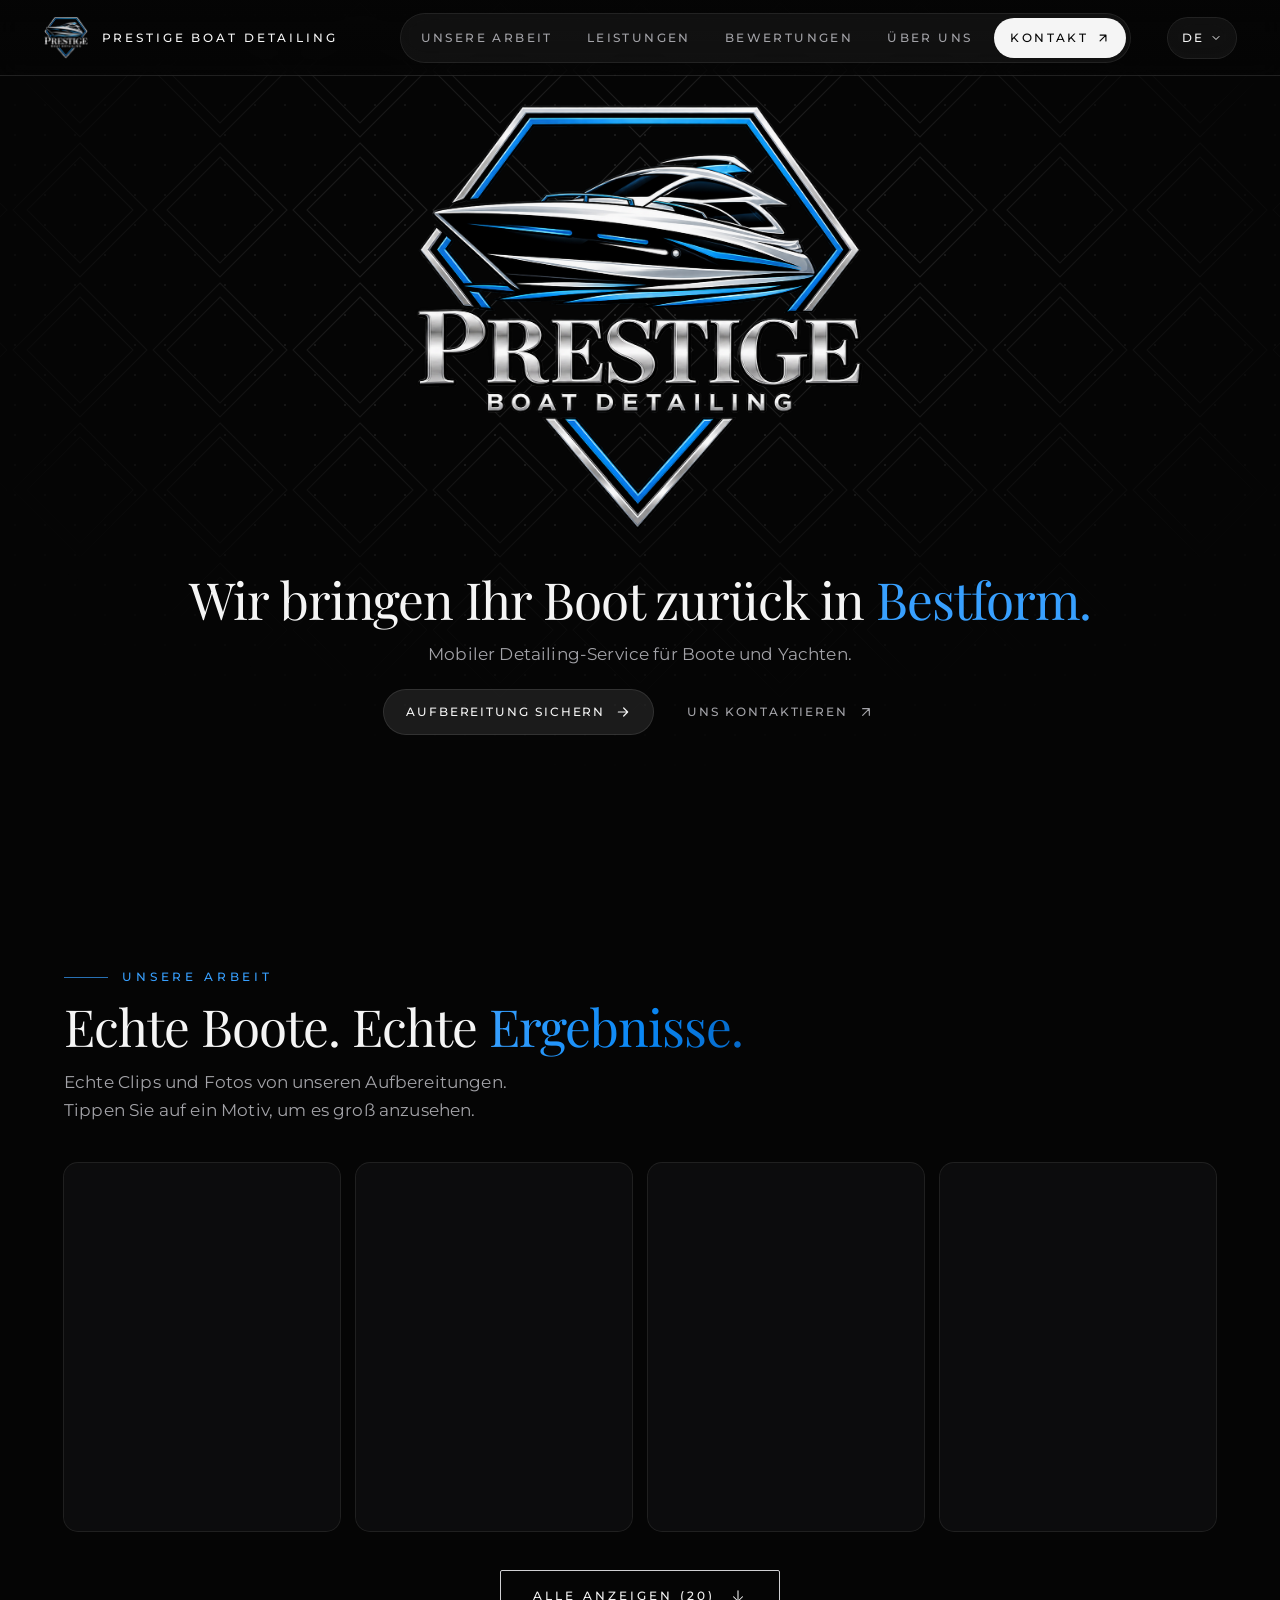
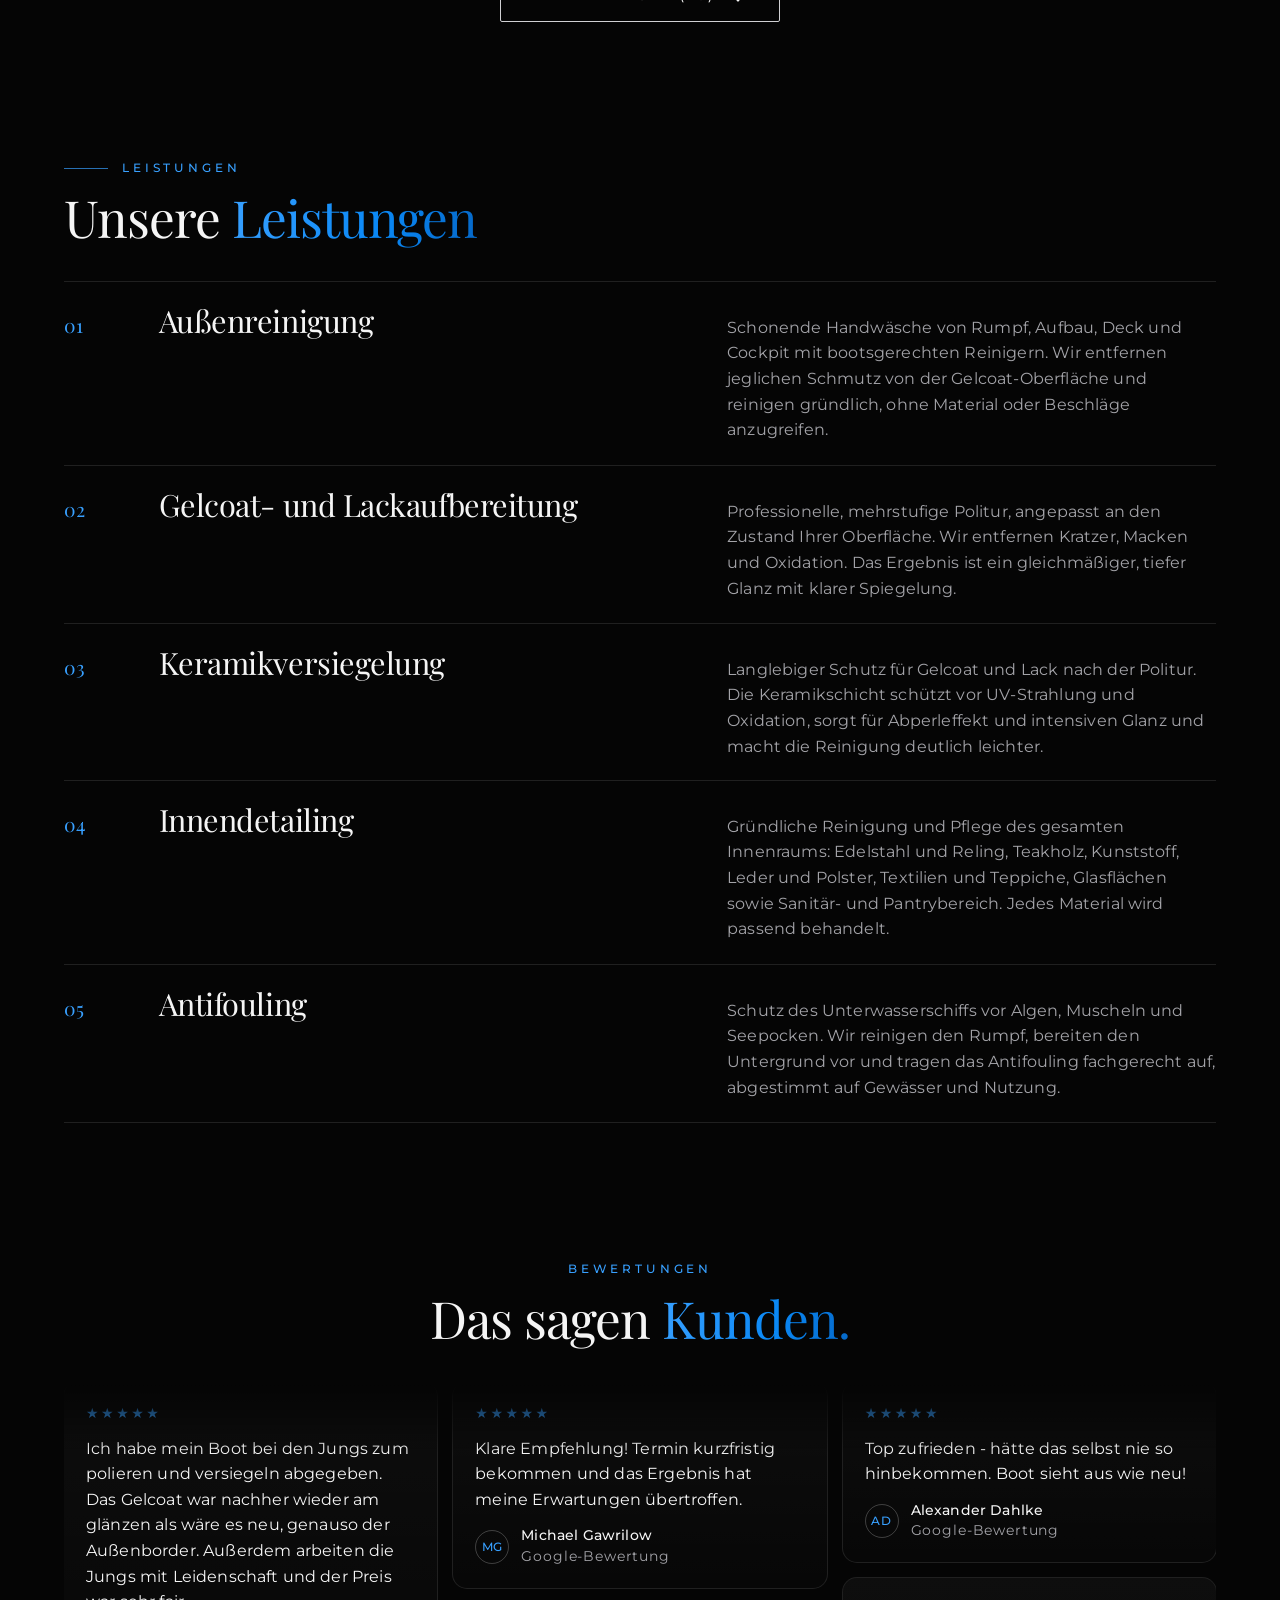
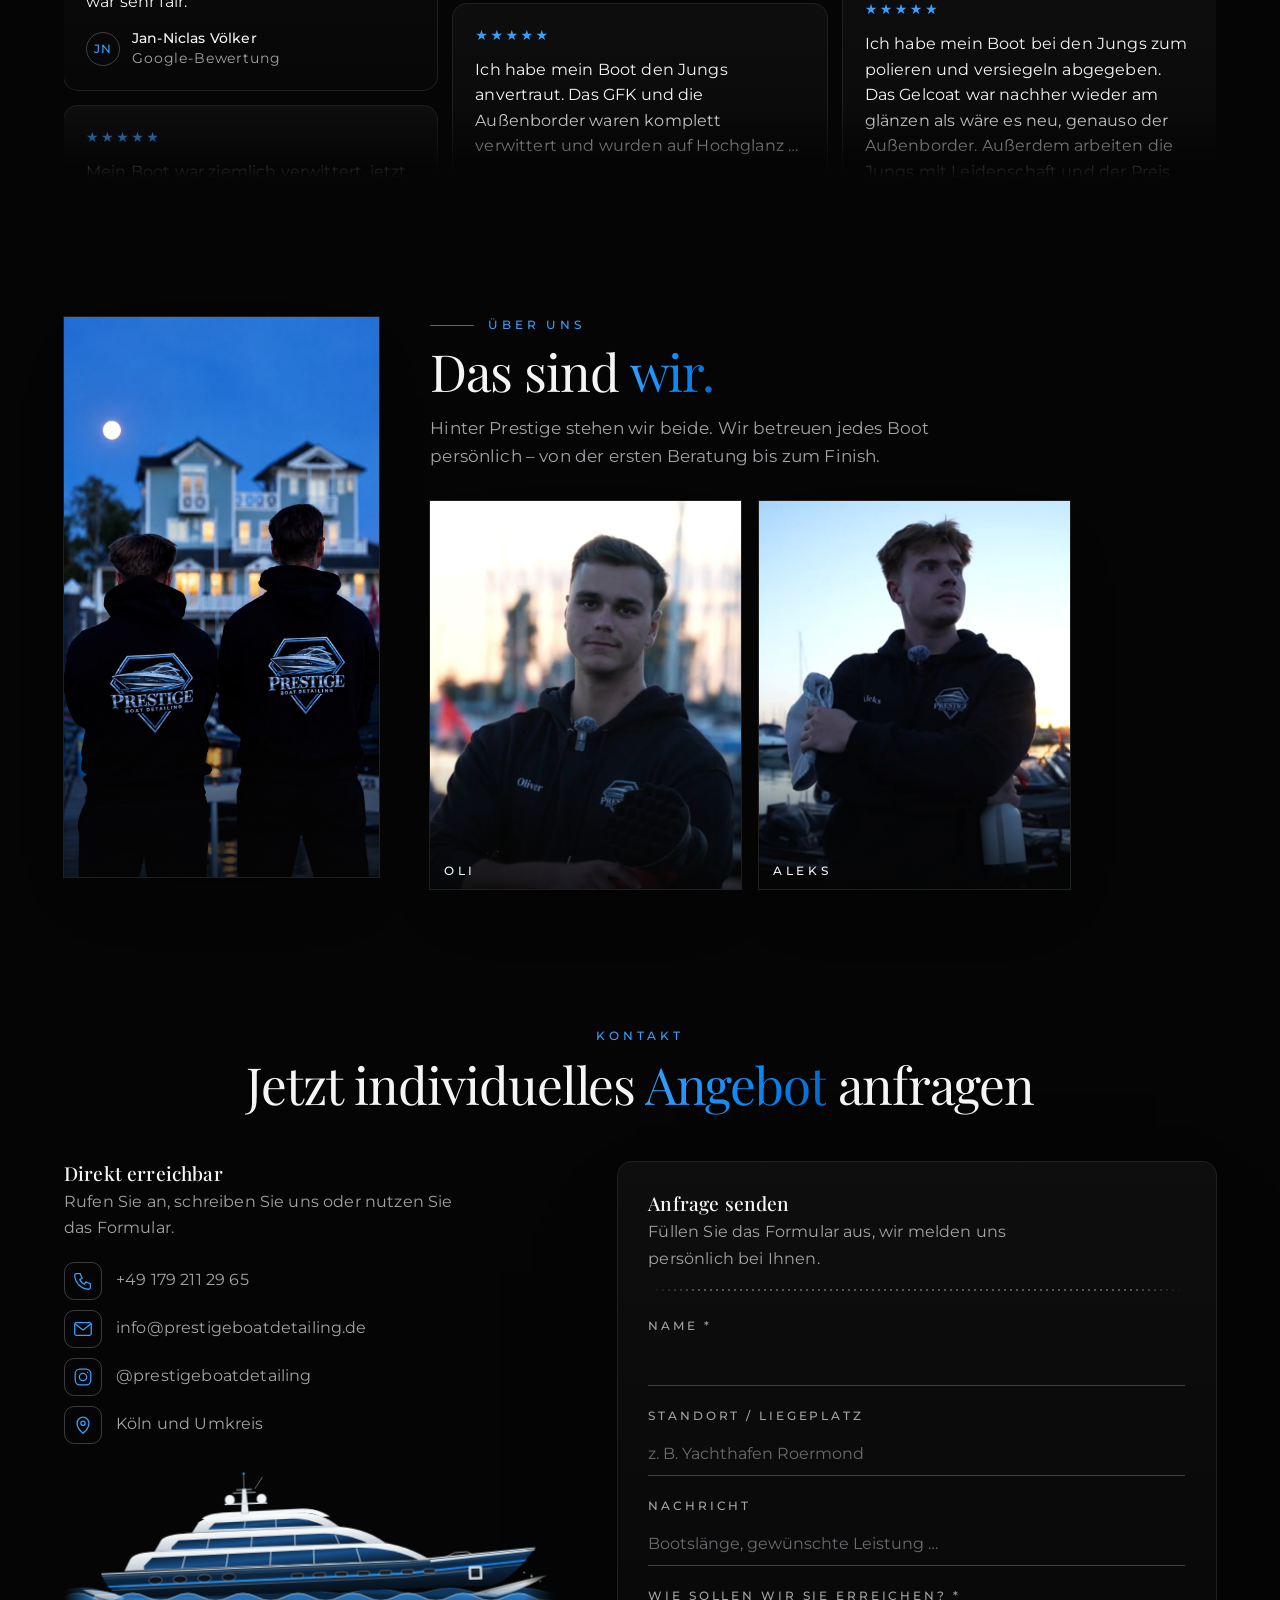
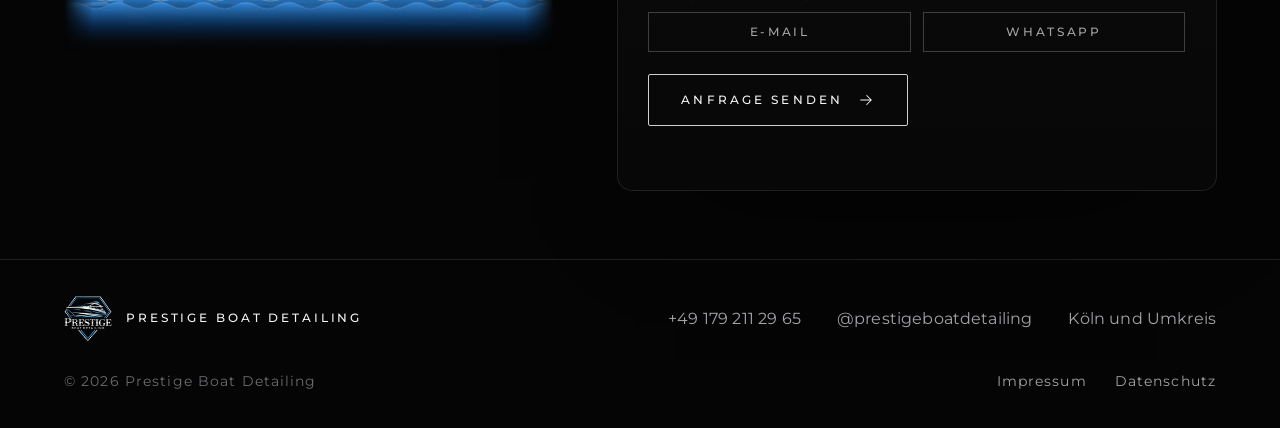
==== commit cf9746ca: "Bewertungen: Untertitel „Echte Google-Bewertungen“ entfernt Co-Authored-By: Claude Opus 5.5 <noreply" ====
--- a/index.html
+++ b/index.html
@@ -684,7 +684,6 @@
     <header class="sec-head rhead">
       <p class="eyebrow" data-i="4">Bewertungen</p>
       <h2 class="h2" id="revH" data-i="44">Das sagen <em>Kunden.</em></h2>
-      <p class="lead" data-i="45">Echte Google-Bewertungen, 5 von 5 Sternen.</p>
     </header>
     <div class="rcols"><div class="rcol " style="--dur:46s"><div class="rtrack"><figure class="rc"><div class="stars" aria-label="5 von 5 Sternen" data-ia="74">★★★★★</div><blockquote>Ich habe mein Boot bei den Jungs zum polieren und versiegeln abgegeben. Das Gelcoat war nachher wieder am glänzen als wäre es neu, genauso der Außenborder. Außerdem arbeiten die Jungs mit Leidenschaft und der Preis war sehr fair.</blockquote><figcaption><span class="av">JN</span><span><b>Jan-Niclas Völker</b><small data-i="46">Google-Bewertung</small></span></figcaption></figure><figure class="rc"><div class="stars" aria-label="5 von 5 Sternen" data-ia="74">★★★★★</div><blockquote>Mein Boot war ziemlich verwittert, jetzt glänzt es wieder richtig. Auch kleine Details wurden nicht übersehen</blockquote><figcaption><span class="av">DL</span><span><b>Daniel Laukart</b><small data-i="46">Google-Bewertung</small></span></figcaption></figure><figure class="rc"><div class="stars" aria-label="5 von 5 Sternen" data-ia="74">★★★★★</div><blockquote>Klare Empfehlung! Termin kurzfristig bekommen und das Ergebnis hat meine Erwartungen übertroffen.</blockquote><figcaption><span class="av">MG</span><span><b>Michael Gawrilow</b><small data-i="46">Google-Bewertung</small></span></figcaption></figure><figure class="rc"><div class="stars" aria-label="5 von 5 Sternen" data-ia="74">★★★★★</div><blockquote>Ich habe mein Boot den Jungs anvertraut. Das GFK und die Außenborder waren komplett verwittert und wurden auf Hochglanz …</blockquote><figcaption><span class="av">AK</span><span><b>Abdullah Karagöz</b><small data-i="46">Google-Bewertung</small></span></figcaption></figure><figure class="rc"><div class="stars" aria-label="5 von 5 Sternen" data-ia="74">★★★★★</div><blockquote>Top zufrieden - hätte das selbst nie so hinbekommen. Boot sieht aus wie neu!</blockquote><figcaption><span class="av">AD</span><span><b>Alexander Dahlke</b><small data-i="46">Google-Bewertung</small></span></figcaption></figure><figure class="rc" aria-hidden="true"><div class="stars" aria-label="5 von 5 Sternen" data-ia="74">★★★★★</div><blockquote>Ich habe mein Boot bei den Jungs zum polieren und versiegeln abgegeben. Das Gelcoat war nachher wieder am glänzen als wäre es neu, genauso der Außenborder. Außerdem arbeiten die Jungs mit Leidenschaft und der Preis war sehr fair.</blockquote><figcaption><span class="av">JN</span><span><b>Jan-Niclas Völker</b><small data-i="46">Google-Bewertung</small></span></figcaption></figure><figure class="rc" aria-hidden="true"><div class="stars" aria-label="5 von 5 Sternen" data-ia="74">★★★★★</div><blockquote>Mein Boot war ziemlich verwittert, jetzt glänzt es wieder richtig. Auch kleine Details wurden nicht übersehen</blockquote><figcaption><span class="av">DL</span><span><b>Daniel Laukart</b><small data-i="46">Google-Bewertung</small></span></figcaption></figure><figure class="rc" aria-hidden="true"><div class="stars" aria-label="5 von 5 Sternen" data-ia="74">★★★★★</div><blockquote>Klare Empfehlung! Termin kurzfristig bekommen und das Ergebnis hat meine Erwartungen übertroffen.</blockquote><figcaption><span class="av">MG</span><span><b>Michael Gawrilow</b><small data-i="46">Google-Bewertung</small></span></figcaption></figure><figure class="rc" aria-hidden="true"><div class="stars" aria-label="5 von 5 Sternen" data-ia="74">★★★★★</div><blockquote>Ich habe mein Boot den Jungs anvertraut. Das GFK und die Außenborder waren komplett verwittert und wurden auf Hochglanz …</blockquote><figcaption><span class="av">AK</span><span><b>Abdullah Karagöz</b><small data-i="46">Google-Bewertung</small></span></figcaption></figure><figure class="rc" aria-hidden="true"><div class="stars" aria-label="5 von 5 Sternen" data-ia="74">★★★★★</div><blockquote>Top zufrieden - hätte das selbst nie so hinbekommen. Boot sieht aus wie neu!</blockquote><figcaption><span class="av">AD</span><span><b>Alexander Dahlke</b><small data-i="46">Google-Bewertung</small></span></figcaption></figure></div></div><div class="rcol r2" style="--dur:56s"><div class="rtrack"><figure class="rc"><div class="stars" aria-label="5 von 5 Sternen" data-ia="74">★★★★★</div><blockquote>Klare Empfehlung! Termin kurzfristig bekommen und das Ergebnis hat meine Erwartungen übertroffen.</blockquote><figcaption><span class="av">MG</span><span><b>Michael Gawrilow</b><small data-i="46">Google-Bewertung</small></span></figcaption></figure><figure class="rc"><div class="stars" aria-label="5 von 5 Sternen" data-ia="74">★★★★★</div><blockquote>Ich habe mein Boot den Jungs anvertraut. Das GFK und die Außenborder waren komplett verwittert und wurden auf Hochglanz …</blockquote><figcaption><span class="av">AK</span><span><b>Abdullah Karagöz</b><small data-i="46">Google-Bewertung</small></span></figcaption></figure><figure class="rc"><div class="stars" aria-label="5 von 5 Sternen" data-ia="74">★★★★★</div><blockquote>Top zufrieden - hätte das selbst nie so hinbekommen. Boot sieht aus wie neu!</blockquote><figcaption><span class="av">AD</span><span><b>Alexander Dahlke</b><small data-i="46">Google-Bewertung</small></span></figcaption></figure><figure class="rc"><div class="stars" aria-label="5 von 5 Sternen" data-ia="74">★★★★★</div><blockquote>Ich habe mein Boot bei den Jungs zum polieren und versiegeln abgegeben. Das Gelcoat war nachher wieder am glänzen als wäre es neu, genauso der Außenborder. Außerdem arbeiten die Jungs mit Leidenschaft und der Preis war sehr fair.</blockquote><figcaption><span class="av">JN</span><span><b>Jan-Niclas Völker</b><small data-i="46">Google-Bewertung</small></span></figcaption></figure><figure class="rc"><div class="stars" aria-label="5 von 5 Sternen" data-ia="74">★★★★★</div><blockquote>Mein Boot war ziemlich verwittert, jetzt glänzt es wieder richtig. Auch kleine Details wurden nicht übersehen</blockquote><figcaption><span class="av">DL</span><span><b>Daniel Laukart</b><small data-i="46">Google-Bewertung</small></span></figcaption></figure><figure class="rc" aria-hidden="true"><div class="stars" aria-label="5 von 5 Sternen" data-ia="74">★★★★★</div><blockquote>Klare Empfehlung! Termin kurzfristig bekommen und das Ergebnis hat meine Erwartungen übertroffen.</blockquote><figcaption><span class="av">MG</span><span><b>Michael Gawrilow</b><small data-i="46">Google-Bewertung</small></span></figcaption></figure><figure class="rc" aria-hidden="true"><div class="stars" aria-label="5 von 5 Sternen" data-ia="74">★★★★★</div><blockquote>Ich habe mein Boot den Jungs anvertraut. Das GFK und die Außenborder waren komplett verwittert und wurden auf Hochglanz …</blockquote><figcaption><span class="av">AK</span><span><b>Abdullah Karagöz</b><small data-i="46">Google-Bewertung</small></span></figcaption></figure><figure class="rc" aria-hidden="true"><div class="stars" aria-label="5 von 5 Sternen" data-ia="74">★★★★★</div><blockquote>Top zufrieden - hätte das selbst nie so hinbekommen. Boot sieht aus wie neu!</blockquote><figcaption><span class="av">AD</span><span><b>Alexander Dahlke</b><small data-i="46">Google-Bewertung</small></span></figcaption></figure><figure class="rc" aria-hidden="true"><div class="stars" aria-label="5 von 5 Sternen" data-ia="74">★★★★★</div><blockquote>Ich habe mein Boot bei den Jungs zum polieren und versiegeln abgegeben. Das Gelcoat war nachher wieder am glänzen als wäre es neu, genauso der Außenborder. Außerdem arbeiten die Jungs mit Leidenschaft und der Preis war sehr fair.</blockquote><figcaption><span class="av">JN</span><span><b>Jan-Niclas Völker</b><small data-i="46">Google-Bewertung</small></span></figcaption></figure><figure class="rc" aria-hidden="true"><div class="stars" aria-label="5 von 5 Sternen" data-ia="74">★★★★★</div><blockquote>Mein Boot war ziemlich verwittert, jetzt glänzt es wieder richtig. Auch kleine Details wurden nicht übersehen</blockquote><figcaption><span class="av">DL</span><span><b>Daniel Laukart</b><small data-i="46">Google-Bewertung</small></span></figcaption></figure></div></div><div class="rcol r3" style="--dur:50s"><div class="rtrack"><figure class="rc"><div class="stars" aria-label="5 von 5 Sternen" data-ia="74">★★★★★</div><blockquote>Top zufrieden - hätte das selbst nie so hinbekommen. Boot sieht aus wie neu!</blockquote><figcaption><span class="av">AD</span><span><b>Alexander Dahlke</b><small data-i="46">Google-Bewertung</small></span></figcaption></figure><figure class="rc"><div class="stars" aria-label="5 von 5 Sternen" data-ia="74">★★★★★</div><blockquote>Ich habe mein Boot bei den Jungs zum polieren und versiegeln abgegeben. Das Gelcoat war nachher wieder am glänzen als wäre es neu, genauso der Außenborder. Außerdem arbeiten die Jungs mit Leidenschaft und der Preis war sehr fair.</blockquote><figcaption><span class="av">JN</span><span><b>Jan-Niclas Völker</b><small data-i="46">Google-Bewertung</small></span></figcaption></figure><figure class="rc"><div class="stars" aria-label="5 von 5 Sternen" data-ia="74">★★★★★</div><blockquote>Mein Boot war ziemlich verwittert, jetzt glänzt es wieder richtig. Auch kleine Details wurden nicht übersehen</blockquote><figcaption><span class="av">DL</span><span><b>Daniel Laukart</b><small data-i="46">Google-Bewertung</small></span></figcaption></figure><figure class="rc"><div class="stars" aria-label="5 von 5 Sternen" data-ia="74">★★★★★</div><blockquote>Klare Empfehlung! Termin kurzfristig bekommen und das Ergebnis hat meine Erwartungen übertroffen.</blockquote><figcaption><span class="av">MG</span><span><b>Michael Gawrilow</b><small data-i="46">Google-Bewertung</small></span></figcaption></figure><figure class="rc"><div class="stars" aria-label="5 von 5 Sternen" data-ia="74">★★★★★</div><blockquote>Ich habe mein Boot den Jungs anvertraut. Das GFK und die Außenborder waren komplett verwittert und wurden auf Hochglanz …</blockquote><figcaption><span class="av">AK</span><span><b>Abdullah Karagöz</b><small data-i="46">Google-Bewertung</small></span></figcaption></figure><figure class="rc" aria-hidden="true"><div class="stars" aria-label="5 von 5 Sternen" data-ia="74">★★★★★</div><blockquote>Top zufrieden - hätte das selbst nie so hinbekommen. Boot sieht aus wie neu!</blockquote><figcaption><span class="av">AD</span><span><b>Alexander Dahlke</b><small data-i="46">Google-Bewertung</small></span></figcaption></figure><figure class="rc" aria-hidden="true"><div class="stars" aria-label="5 von 5 Sternen" data-ia="74">★★★★★</div><blockquote>Ich habe mein Boot bei den Jungs zum polieren und versiegeln abgegeben. Das Gelcoat war nachher wieder am glänzen als wäre es neu, genauso der Außenborder. Außerdem arbeiten die Jungs mit Leidenschaft und der Preis war sehr fair.</blockquote><figcaption><span class="av">JN</span><span><b>Jan-Niclas Völker</b><small data-i="46">Google-Bewertung</small></span></figcaption></figure><figure class="rc" aria-hidden="true"><div class="stars" aria-label="5 von 5 Sternen" data-ia="74">★★★★★</div><blockquote>Mein Boot war ziemlich verwittert, jetzt glänzt es wieder richtig. Auch kleine Details wurden nicht übersehen</blockquote><figcaption><span class="av">DL</span><span><b>Daniel Laukart</b><small data-i="46">Google-Bewertung</small></span></figcaption></figure><figure class="rc" aria-hidden="true"><div class="stars" aria-label="5 von 5 Sternen" data-ia="74">★★★★★</div><blockquote>Klare Empfehlung! Termin kurzfristig bekommen und das Ergebnis hat meine Erwartungen übertroffen.</blockquote><figcaption><span class="av">MG</span><span><b>Michael Gawrilow</b><small data-i="46">Google-Bewertung</small></span></figcaption></figure><figure class="rc" aria-hidden="true"><div class="stars" aria-label="5 von 5 Sternen" data-ia="74">★★★★★</div><blockquote>Ich habe mein Boot den Jungs anvertraut. Das GFK und die Außenborder waren komplett verwittert und wurden auf Hochglanz …</blockquote><figcaption><span class="av">AK</span><span><b>Abdullah Karagöz</b><small data-i="46">Google-Bewertung</small></span></figcaption></figure></div></div></div>
   </div>
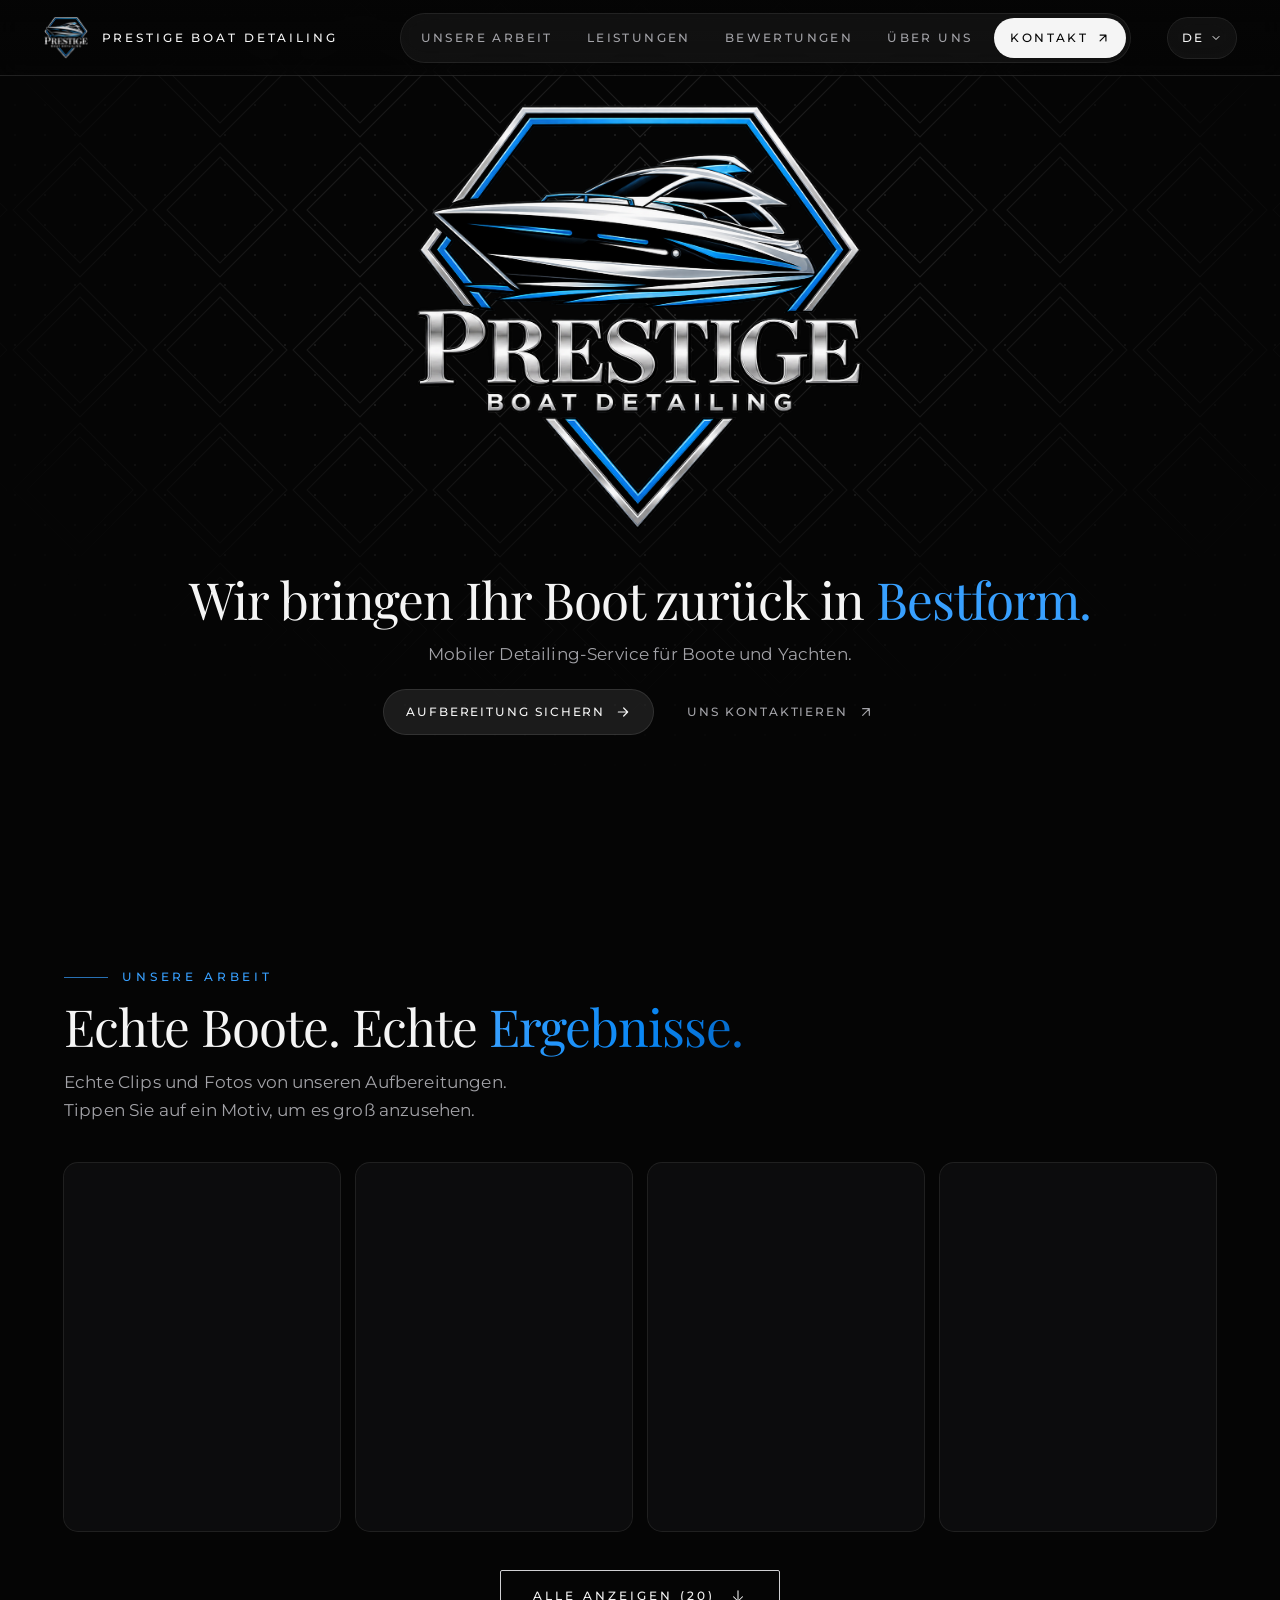
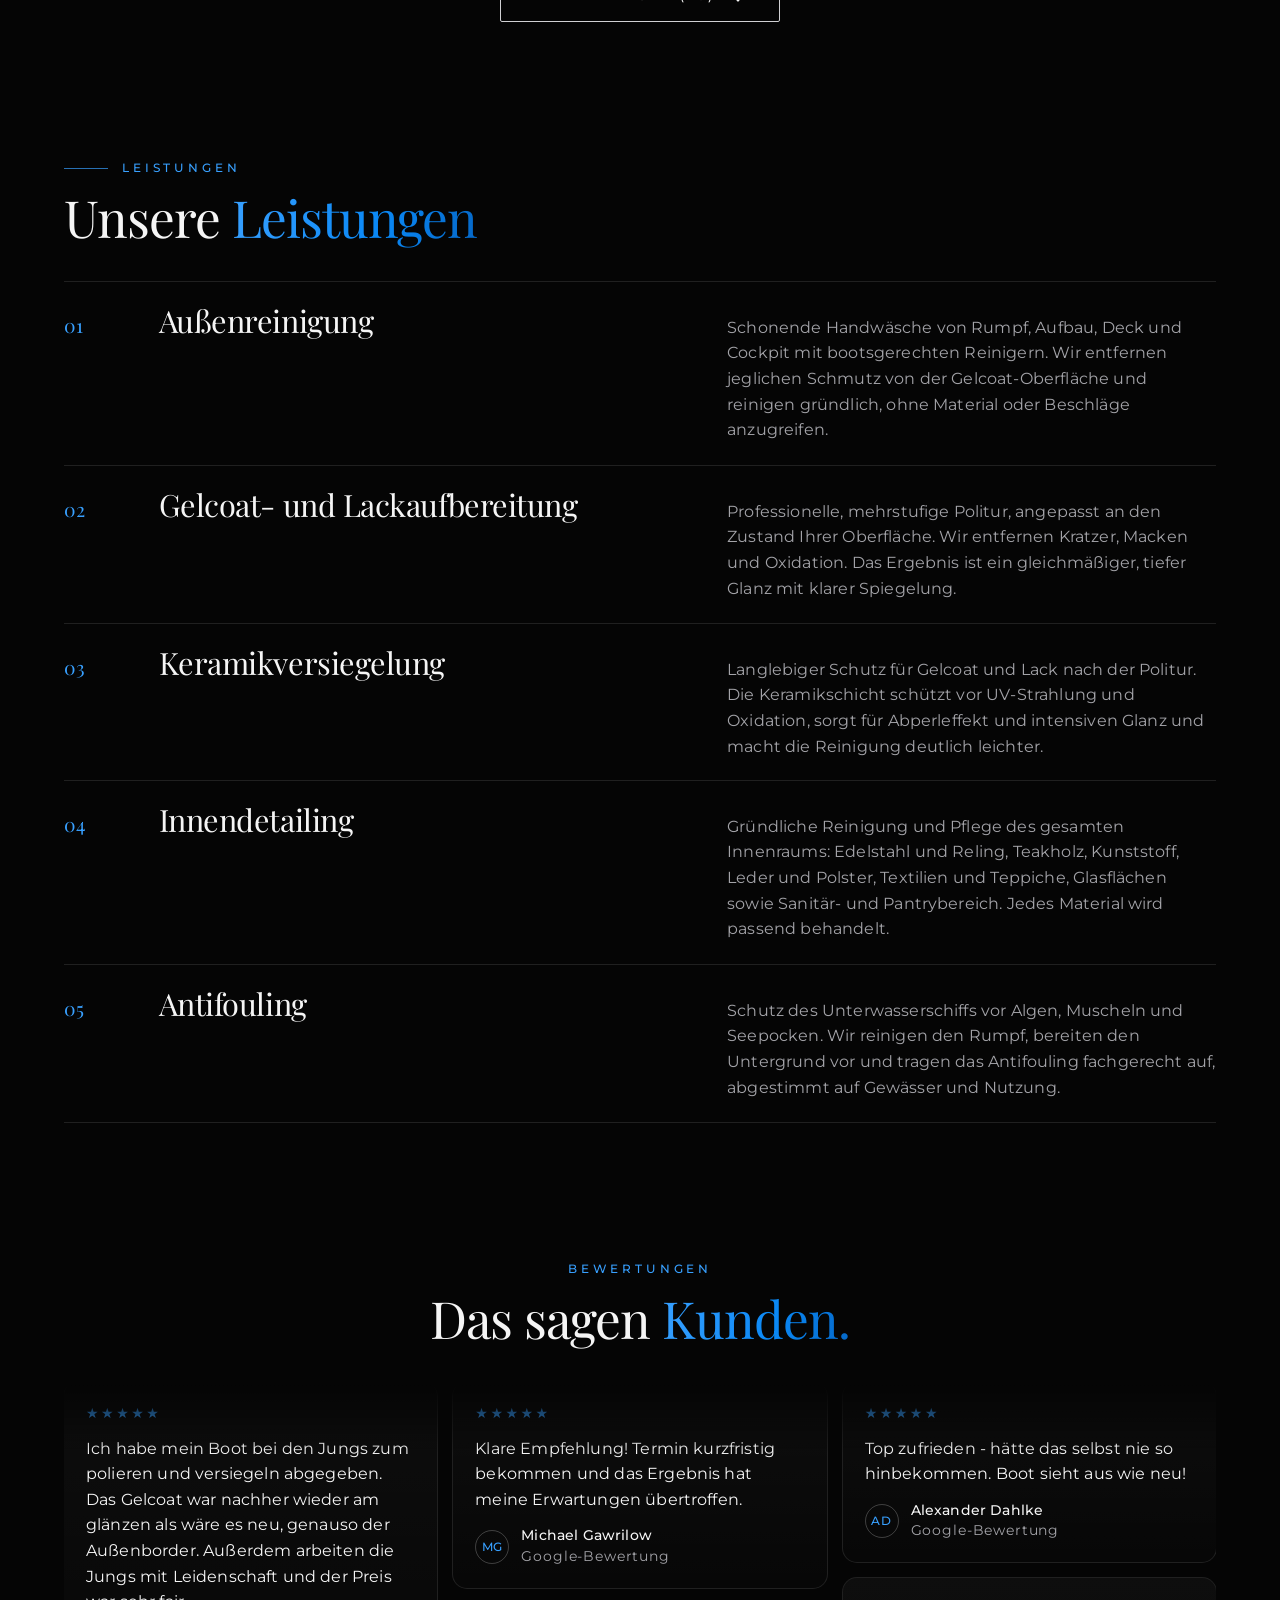
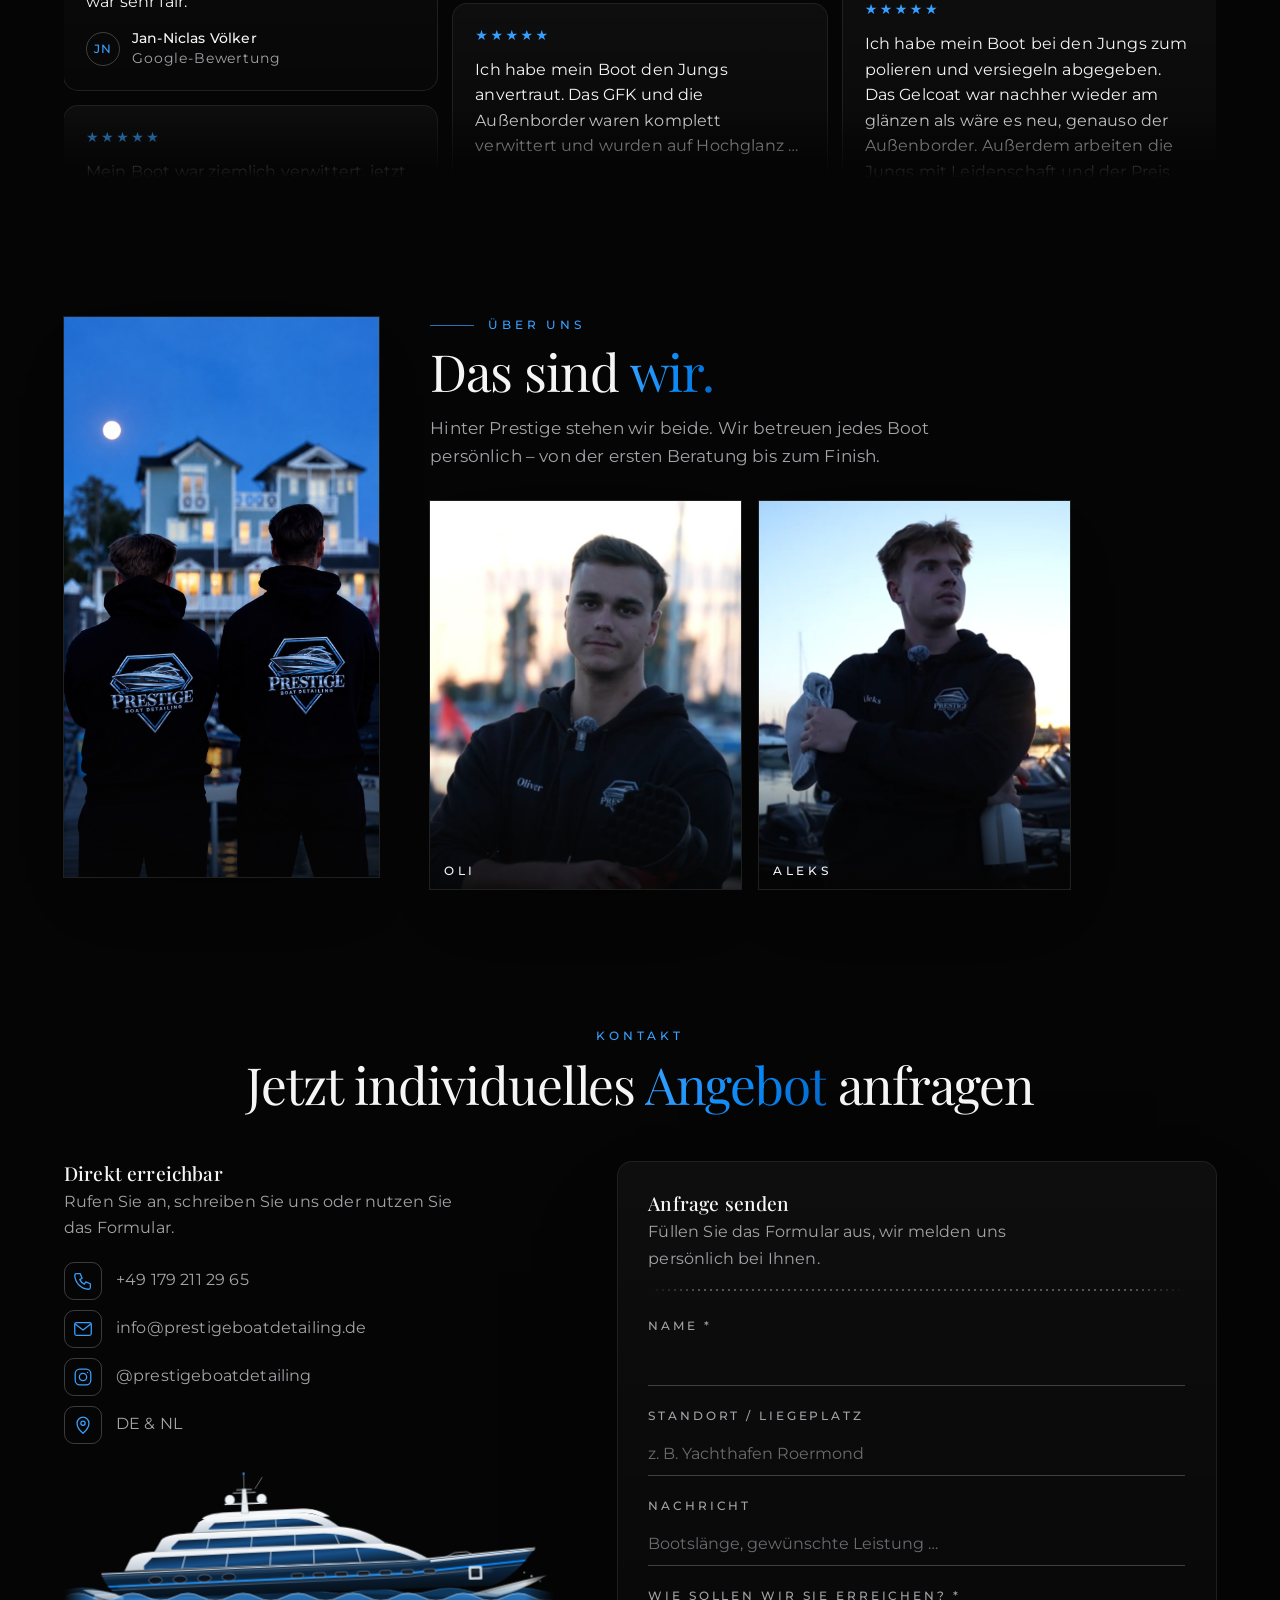
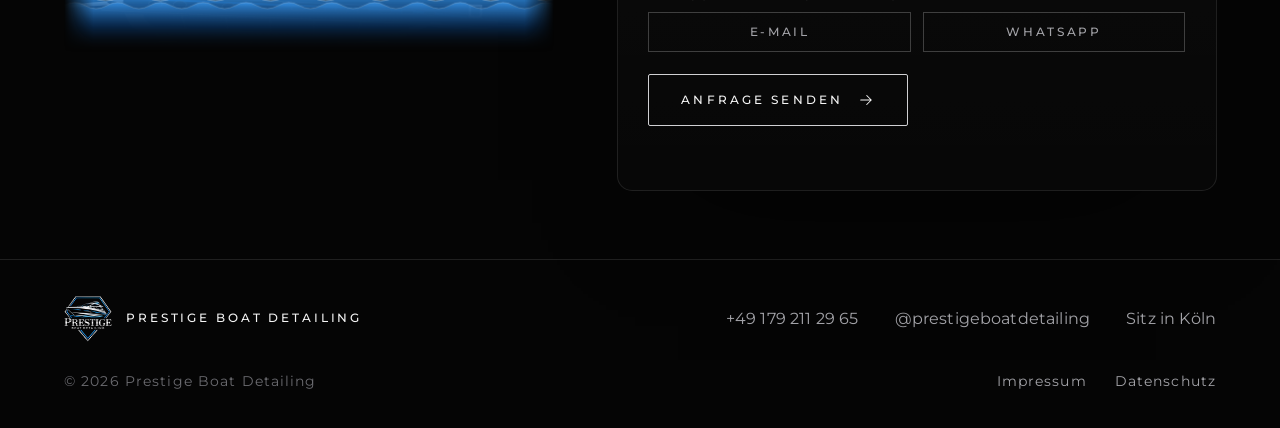
==== commit c3411747: "Einsatzgebiet „DE & NL“ im Kontaktbereich, „Sitz in Köln“ in der Fußzeile Co-Authored-By: Claude Opu" ====
--- a/index.html
+++ b/index.html
@@ -345,6 +345,7 @@
     .foot-legal a{padding:6px 0;color:var(--text-2);border-bottom:1px solid transparent;transition:color .2s,border-color .2s}
     .foot-legal a:hover,.foot-legal a:focus-visible{color:var(--text);border-color:var(--hair)}
     .foot-legal a:active{color:var(--blue-hi)}
+    .foot-seat{padding:6px 0;color:var(--text-2)}
 
 
     /* ═════════ VORHER / NACHHER ═════════ */
@@ -725,7 +726,7 @@
           <li><a class="c-row" href="tel:+491792112965"><span class="c-ic"><svg class="ic" viewBox="0 0 24 24" aria-hidden="true"><path d="M5 4h4l2 5-2.5 1.5a11 11 0 0 0 5 5L15 13l5 2v4a2 2 0 0 1-2 2A16 16 0 0 1 3 6a2 2 0 0 1 2-2z"/></svg></span>+49 179 211 29 65</a></li>
           <li><a class="c-row" href="mailto:info@prestigeboatdetailing.de"><span class="c-ic"><svg class="ic" viewBox="0 0 24 24" aria-hidden="true"><rect x="3" y="5" width="18" height="14" rx="2"/><path d="M3.5 6.5l8.5 6.5 8.5-6.5"/></svg></span>info@prestigeboatdetailing.de</a></li>
           <li><a class="c-row" href="https://www.instagram.com/prestigeboatdetailing" target="_blank" rel="noopener noreferrer"><span class="c-ic"><svg class="ic" viewBox="0 0 24 24" aria-hidden="true"><rect x="3.5" y="3.5" width="17" height="17" rx="5"/><circle cx="12" cy="12" r="4"/><path d="M17 7h.01"/></svg></span>@prestigeboatdetailing</a></li>
-          <li><span class="c-row"><span class="c-ic"><svg class="ic" viewBox="0 0 24 24" aria-hidden="true"><path d="M12 21s-6.5-5.6-6.5-11a6.5 6.5 0 0 1 13 0c0 5.4-6.5 11-6.5 11z"/><circle cx="12" cy="10" r="2.3"/></svg></span><span data-i="43">Köln und Umkreis</span></span></li>
+          <li><span class="c-row"><span class="c-ic"><svg class="ic" viewBox="0 0 24 24" aria-hidden="true"><path d="M12 21s-6.5-5.6-6.5-11a6.5 6.5 0 0 1 13 0c0 5.4-6.5 11-6.5 11z"/><circle cx="12" cy="10" r="2.3"/></svg></span><span data-i="43">DE &amp; NL</span></span></li>
         </ul>
 
         <!-- Yacht: schaukelt von selbst an Ort und Stelle -->
@@ -899,7 +900,7 @@
       <div class="foot-links">
         <a href="tel:+491792112965">+49 179 211 29 65</a>
         <a href="https://www.instagram.com/prestigeboatdetailing" target="_blank" rel="noopener noreferrer">@prestigeboatdetailing</a>
-        <span data-i="43">Köln und Umkreis</span>
+        <span data-i="176">Sitz in Köln</span>
       </div>
     </div>
     <div class="foot-bottom">
@@ -1003,7 +1004,7 @@
   }
 
   /* ── Sprache (DE / EN / NL) und Hell/Dunkel ── */
-  const TT = [["Zum Inhalt springen", "Skip to content", "Naar de inhoud"], ["Leistungen", "Services", "Diensten"], ["Warum", "Why", "Waarom"], ["Über uns", "About us", "Over ons"], ["Bewertungen", "Reviews", "Reviews"], ["Kontakt", "Contact", "Contact"], ["Wir bringen Ihr Boot zurück in <em>Bestform.</em>", "We bring your boat back to <em>top form.</em>", "Wij brengen uw boot terug in <em>topvorm.</em>"], ["Mobiler Detailing-Service für Boote und Yachten.", "Mobile detailing service for boats and yachts.", "Mobiele detailingservice voor boten en jachten."], ["Aufbereitung sichern", "Book your detailing", "Boek uw detailing"], ["Uns kontaktieren", "Contact us", "Neem contact op"], ["Unsere <em>Leistungen</em>", "Our <em>services</em>", "Onze <em>diensten</em>"], ["Gründliche Außenreinigung", "Thorough exterior cleaning", "Grondige buitenreiniging"], ["Entfernung von Schmutz, Salz &amp; Ablagerungen.", "Removal of dirt, salt &amp; deposits.", "Verwijdering van vuil, zout &amp; aanslag."], ["Wasserlinien &amp; Ablagerungen", "Waterlines &amp; deposits", "Waterlijnen &amp; aanslag"], ["Kalk- &amp; Wasserlinien werden rückstandslos entfernt.", "Limescale and waterlines are removed without a trace.", "Kalk- en waterlijnen worden zonder residu verwijderd."], ["Gelcoat-Reinigung &amp; Politur", "Gelcoat cleaning &amp; polishing", "Gelcoat reinigen &amp; polijsten"], ["Für tiefen Glanz und ein neuwertiges Erscheinungsbild.", "For deep gloss and a like-new appearance.", "Voor diepe glans en een als-nieuw uiterlijk."], ["Edelstahl-Aufbereitung", "Stainless steel restoration", "Roestvrij staal opknappen"], ["Reling, Beschläge und Metallteile werden zum Strahlen gebracht.", "Railings, fittings and metal parts are brought back to a shine.", "Reling, beslag en metalen onderdelen gaan weer schitteren."], ["Innenreinigung", "Interior cleaning", "Interieurreiniging"], ["Kunststoffflächen, Konsolen und alle Innenbereiche.", "Plastic surfaces, consoles and all interior areas.", "Kunststof oppervlakken, consoles en alle binnenruimtes."], ["Teppich- &amp; Polsterreinigung", "Carpet &amp; upholstery cleaning", "Tapijt- &amp; stoffeerreiniging"], ["Tiefenreinigung für Teppiche, Polster und Sitze.", "Deep cleaning for carpets, upholstery and seats.", "Dieptereiniging voor tapijt, bekleding en zitplaatsen."], ["Keramikversiegelung", "Ceramic coating", "Keramische coating"], ["Lang anhaltender Schutz vor UV-Strahlung, Wasser &amp; Schmutz.", "Long-lasting protection against UV radiation, water &amp; dirt.", "Langdurige bescherming tegen uv-straling, water &amp; vuil."], ["Die Keramikschicht verbindet sich mit dem Gelcoat und bildet eine harte, glatte Oberfläche. Wasser und Schmutz perlen ab, die Sonne greift die Oberfläche weniger an, und die Pflege wird leichter.", "The ceramic layer bonds with the gelcoat and forms a hard, smooth surface. Water and dirt bead off, the sun attacks the surface less, and maintenance becomes easier.", "De keramische laag hecht aan de gelcoat en vormt een hard, glad oppervlak. Water en vuil parelen af, de zon tast het oppervlak minder aan en het onderhoud wordt gemakkelijker."], ["Antifouling", "Antifouling", "Antifouling"], ["Schutzanstrich für den Unterwasserbereich – für weniger Bewuchs und mehr Leistung.", "Protective paint for the underwater hull – for less fouling and better performance.", "Beschermende verf voor het onderwaterschip – voor minder aangroei en meer prestaties."], ["Der Anstrich unter der Wasserlinie verhindert, dass sich Algen und Muscheln festsetzen. Das Boot gleitet besser durchs Wasser und der Rumpf bleibt länger sauber.", "The paint below the waterline stops algae and mussels from settling. The boat glides better through the water and the hull stays clean for longer.", "De verf onder de waterlijn voorkomt dat algen en mosselen zich vastzetten. De boot glijdt beter door het water en de romp blijft langer schoon."], ["Warum das wichtig ist", "Why it matters", "Waarom dit belangrijk is"], ["Schutz, der sich <em>auszahlt</em>", "Protection that <em>pays off</em>", "Bescherming die <em>loont</em>"], ["Schutz", "Protection", "Bescherming"], ["Versiegelte Oberflächen halten Sonne, Wasser und Witterung länger stand. Das schützt vor UV-Schäden und Verwitterung.", "Sealed surfaces withstand sun, water and weather for longer. This protects against UV damage and weathering.", "Verzegelde oppervlakken weerstaan zon, water en weer langer. Dat beschermt tegen uv-schade en verwering."], ["Werterhalt", "Value", "Waarde"], ["Ein gepflegtes Boot behält seinen Wert – auch beim Wiederverkauf.", "A well-kept boat holds its value – also when you resell it.", "Een goed onderhouden boot behoudt zijn waarde – ook bij wederverkoop."], ["Pflege", "Care", "Onderhoud"], ["Geschützte Oberflächen bleiben länger sauber und lassen sich leichter pflegen. Weniger Aufwand in Zukunft.", "Protected surfaces stay clean for longer and are easier to maintain. Less effort in the future.", "Beschermde oppervlakken blijven langer schoon en zijn makkelijker te onderhouden. Minder moeite in de toekomst."], ["Glanz", "Shine", "Glans"], ["Sichtbar mehr Glanz und ein gepflegtes Erscheinungsbild, das man schon vom Steg aus sieht.", "Visibly more shine and a well-kept look you can already see from the pier.", "Zichtbaar meer glans en een verzorgd uiterlijk dat je al vanaf de steiger ziet."], ["Für wen ist das?", "Who is it for?", "Voor wie is dit?"], ["Für Yachten, Segel-, Sport-, Freizeit- und Angelboote. Wir passen unsere Leistungen an Ihr Boot an.", "For yachts, sailing, sport, leisure and fishing boats. We tailor our services to your boat.", "Voor jachten, zeil-, sport-, plezier- en hengelboten. Wij stemmen onze diensten af op uw boot."], ["Mobiler Service", "Mobile service", "Mobiele service"], ["Wir kommen zu Ihnen – flexibel, zuverlässig und direkt vor Ort in Köln und Umkreis.", "We come to you – flexible, reliable and right on site in Cologne and the surrounding area.", "Wij komen naar u toe – flexibel, betrouwbaar en direct ter plaatse in Keulen en omgeving."], ["Köln und Umkreis", "Cologne and surroundings", "Keulen en omgeving"], ["Das sagen <em>Kunden.</em>", "What <em>customers</em> say.", "Dit zeggen <em>klanten.</em>"], ["Echte Google-Bewertungen, 5 von 5 Sternen.", "Real Google reviews, 5 out of 5 stars.", "Echte Google-reviews, 5 van de 5 sterren."], ["Google-Bewertung", "Google review", "Google-review"], ["Das sind <em>wir.</em>", "This is <em>us.</em>", "Dit zijn <em>wij.</em>"], ["Hinter Prestige stehen wir beide. Wir betreuen jedes Boot persönlich – von der ersten Beratung bis zum Finish.", "Prestige is the two of us. We look after every boat personally – from the first consultation to the finish.", "Achter Prestige staan wij tweeën. Wij verzorgen elke boot persoonlijk – van het eerste advies tot de finish."], ["Jetzt individuelles <em>Angebot</em> anfragen", "Request your individual <em>quote</em>", "Vraag nu uw persoonlijke <em>offerte</em> aan"], ["Wir melden uns persönlich bei Ihnen – unverbindlich und diskret.", "We will get back to you personally – without obligation and discreetly.", "Wij nemen persoonlijk contact met u op – vrijblijvend en discreet."], ["Direkt erreichbar", "Reach us directly", "Direct bereikbaar"], ["Rufen Sie an, schreiben Sie uns oder nutzen Sie das Formular.", "Call us, write to us or use the form.", "Bel ons, schrijf ons of gebruik het formulier."], ["Anfrage senden", "Send request", "Aanvraag versturen"], ["Füllen Sie das Formular aus, wir melden uns persönlich bei Ihnen.", "Fill in the form and we will get back to you personally.", "Vul het formulier in en wij nemen persoonlijk contact met u op."], ["Name *", "Name *", "Naam *"], ["Boot", "Boat", "Boot"], ["Bitte wählen", "Please select", "Maak een keuze"], ["Yacht", "Yacht", "Jacht"], ["Motorboot", "Motorboat", "Motorboot"], ["Segelboot", "Sailboat", "Zeilboot"], ["Sportboot", "Sport boat", "Sportboot"], ["Angelboot", "Fishing boat", "Hengelboot"], ["Anderes", "Other", "Anders"], ["Standort / Liegeplatz", "Location / berth", "Locatie / ligplaats"], ["Nachricht", "Message", "Bericht"], ["Wie sollen wir Sie erreichen? *", "How should we reach you? *", "Hoe kunnen wij u bereiken? *"], ["E-Mail", "Email", "E-mail"], ["Ihre E-Mail-Adresse *", "Your email address *", "Uw e-mailadres *"], ["Ihre WhatsApp-Nummer *", "Your WhatsApp number *", "Uw WhatsApp-nummer *"], ["Öffnet Ihr E-Mail-Programm mit einer vorausgefüllten Nachricht.", "Opens your email app with a pre-filled message.", "Opent uw e-mailprogramma met een vooraf ingevuld bericht."], ["z. B. Yachthafen Roermond", "e.g. Roermond marina", "bijv. jachthaven Roermond"], ["Bootslänge, gewünschte Leistung …", "Boat length, desired service …", "Bootlengte, gewenste dienst …"], ["Hauptnavigation", "Main navigation", "Hoofdnavigatie"], ["5 von 5 Sternen", "5 out of 5 stars", "5 van de 5 sterren"], ["Öffnet Ihr E-Mail-Programm mit einer vorausgefüllten Nachricht.", "Opens your email app with a pre-filled message.", "Opent uw e-mailprogramma met een vooraf ingevuld bericht."], ["Impressum", "Legal notice", "Impressum"], ["Datenschutz", "Privacy policy", "Privacybeleid"], ["Rechtliches", "Legal", "Juridisch"], ["Außenreinigung", "Exterior cleaning", "Buitenreiniging"], ["Schonende Handwäsche von Rumpf, Aufbau, Deck und Cockpit mit bootsgerechten Reinigern. Wir entfernen jeglichen Schmutz von der Gelcoat-Oberfläche und reinigen gründlich, ohne Material oder Beschläge anzugreifen.", "Gentle hand wash of hull, superstructure, deck and cockpit with boat-safe cleaners. We remove all dirt from the gelcoat surface and clean thoroughly without harming materials or fittings.", "Zorgvuldige handwas van romp, opbouw, dek en kuip met reinigers die geschikt zijn voor boten. Wij verwijderen al het vuil van het gelcoatoppervlak en reinigen grondig, zonder materiaal of beslag aan te tasten."], ["Gelcoat- und Lackaufbereitung", "Gelcoat and paint restoration", "Gelcoat- en lakrestauratie"], ["Professionelle, mehrstufige Politur, angepasst an den Zustand Ihrer Oberfläche. Wir entfernen Kratzer, Macken und Oxidation. Das Ergebnis ist ein gleichmäßiger, tiefer Glanz mit klarer Spiegelung.", "Professional multi-stage polishing, tailored to the condition of your surface. We remove scratches, blemishes and oxidation. The result is an even, deep gloss with a clear reflection.", "Professionele polijstbehandeling in meerdere stappen, afgestemd op de staat van uw oppervlak. Wij verwijderen krassen, beschadigingen en oxidatie. Het resultaat is een gelijkmatige, diepe glans met een heldere weerspiegeling."], ["Keramikversiegelung", "Ceramic coating", "Keramische coating"], ["Langlebiger Schutz für Gelcoat und Lack nach der Politur. Die Keramikschicht schützt vor UV-Strahlung und Oxidation, sorgt für Abperleffekt und intensiven Glanz und macht die Reinigung deutlich leichter.", "Long-lasting protection for gelcoat and paint after polishing. The ceramic layer protects against UV radiation and oxidation, makes water bead off, adds an intense gloss and makes cleaning much easier.", "Langdurige bescherming voor gelcoat en lak na het polijsten. De keramische laag beschermt tegen uv-straling en oxidatie, zorgt voor een parelend effect en intense glans en maakt het reinigen veel eenvoudiger."], ["Innendetailing", "Interior detailing", "Interieurdetailing"], ["Gründliche Reinigung und Pflege des gesamten Innenraums: Edelstahl und Reling, Teakholz, Kunststoff, Leder und Polster, Textilien und Teppiche, Glasflächen sowie Sanitär- und Pantrybereich. Jedes Material wird passend behandelt.", "Thorough cleaning and care of the entire interior: stainless steel and railings, teak, plastics, leather and upholstery, textiles and carpets, glass surfaces, and the bathroom and galley. Every material is treated the right way.", "Grondige reiniging en verzorging van het volledige interieur: rvs en reling, teakhout, kunststof, leer en bekleding, textiel en tapijt, glasoppervlakken en het sanitair- en kombuisgedeelte. Elk materiaal krijgt de juiste behandeling."], ["Antifouling", "Antifouling", "Antifouling"], ["Schutz des Unterwasserschiffs vor Algen, Muscheln und Seepocken. Wir reinigen den Rumpf, bereiten den Untergrund vor und tragen das Antifouling fachgerecht auf, abgestimmt auf Gewässer und Nutzung.", "Protection of the underwater hull against algae, mussels and barnacles. We clean the hull, prepare the surface and apply the antifouling professionally, matched to your waters and how you use the boat.", "Bescherming van het onderwaterschip tegen algen, mosselen en zeepokken. Wij reinigen de romp, bereiden de ondergrond voor en brengen de antifouling vakkundig aan, afgestemd op het vaarwater en het gebruik."], ["Vorher / Nachher", "Before / After", "Voor / Na"], ["Der Unterschied, <em>sichtbar.</em>", "The difference, <em>visible.</em>", "Het verschil, <em>zichtbaar.</em>"], ["Derselbe Rumpf aus derselben Perspektive. Ziehen Sie den Regler und vergleichen Sie den Zustand vor und nach unserer Aufbereitung.", "The same hull from the same angle. Drag the slider to compare its condition before and after our detailing.", "Dezelfde romp vanuit hetzelfde perspectief. Sleep de schuifregelaar en vergelijk de staat voor en na onze behandeling."], ["Vorher", "Before", "Voor"], ["Nachher", "After", "Na"], ["Stumpfer Rumpf, Wasserflecken und Ablagerungen.", "Dull hull, water spots and deposits.", "Doffe romp, watervlekken en aanslag."], ["Gereinigt und wieder auf Hochglanz gebracht.", "Cleaned and brought back to a high gloss.", "Gereinigd en weer op hoogglans gebracht."], ["Vorher-Nachher-Vergleich", "Before and after comparison", "Voor-en-na-vergelijking"], ["Unsere Arbeit", "Our work", "Ons werk"], ["Echte Boote. Echte <em>Ergebnisse.</em>", "Real boats. Real <em>results.</em>", "Echte boten. Echte <em>resultaten.</em>"], ["Ausschnitte aus unseren Aufträgen, ungeschnitten und ohne Filter. Tippen Sie auf einen Clip, um ihn abzuspielen.", "Moments from our jobs, unedited and without filters. Tap a clip to play it.", "Momenten uit onze opdrachten, onbewerkt en zonder filters. Tik op een clip om hem af te spelen."], ["Spiegelung im Lack", "Reflection in the paint", "Spiegeling in de lak"], ["Politur am Rumpf", "Polishing the hull", "Polijsten van de romp"], ["Außenborder nach der Pflege", "Outboard after care", "Buitenboordmotor na de verzorging"], ["MS Stella III, nachher", "MS Stella III, after", "MS Stella III, na"], ["Mercury Pro XS", "Mercury Pro XS", "Mercury Pro XS"], ["In der Halle", "In the workshop", "In de werkplaats"], ["Rumpf auf Hochglanz", "Hull with a high gloss", "Romp op hoogglans"], ["Handarbeit am Detail", "Detail work by hand", "Handwerk tot in detail"], ["MS Stella III, vorher", "MS Stella III, before", "MS Stella III, voor"], ["Außenborder, vorher", "Outboard, before", "Buitenboordmotor, voor"], ["Mehr ansehen", "See more", "Meer bekijken"], ["Clip abspielen:", "Play clip:", "Clip afspelen:"], ["MS Stella III. Zwei unbearbeitete Standbilder aus demselben Clip.", "MS Stella III. Two unedited stills from the same clip.", "MS Stella III. Twee onbewerkte stills uit dezelfde clip."], ["MS Stella III vor der Aufbereitung: stumpfer, staubiger Rumpf", "MS Stella III before detailing: dull, dusty hull", "MS Stella III voor de behandeling: doffe, stoffige romp"], ["MS Stella III nach der Aufbereitung: glänzender Rumpf mit Spiegelung", "MS Stella III after detailing: glossy hull with reflections", "MS Stella III na de behandeling: glanzende romp met spiegeling"], ["Schließen", "Close", "Sluiten"], ["Vorheriges", "Previous", "Vorige"], ["Nächstes", "Next", "Volgende"], ["Abspielen", "Play", "Afspelen"], ["Galerie", "Gallery", "Galerij"], ["Bild vergrößern:", "Enlarge image:", "Afbeelding vergroten:"], ["Ausgewählte Boote aus unseren Aufträgen. Echte Clips ohne Filter oder Retusche: vorher, bei der Arbeit und nachher.", "Selected boats from our jobs. Real clips, no filters or retouching: before, during the work and after.", "Geselecteerde boten uit onze opdrachten. Echte clips zonder filters of retouche: voor, tijdens het werk en na."], ["Mehr anzeigen", "Show more", "Meer tonen"], ["Weniger anzeigen", "Show less", "Minder tonen"], ["Bei der Arbeit", "At work", "Aan het werk"], ["Projekt", "Project", "Project"], ["Rumpf, Lack und Außenborder", "Hull, paint and outboard", "Romp, lak en buitenboordmotor"], ["Rumpf und Außenborder", "Hull and outboard", "Romp en buitenboordmotor"], ["Clips", "clips", "clips"], ["Vorher, Standbild", "Before, still", "Voor, still"], ["Nachher, Standbild", "After, still", "Na, still"], ["Nitro Z21 XL in der Halle, Vorschau", "Nitro Z21 XL in the workshop, preview", "Nitro Z21 XL in de werkplaats, voorbeeld"], ["MS Stella III auf dem Trailer, Vorschau", "MS Stella III on the trailer, preview", "MS Stella III op de trailer, voorbeeld"], ["Vom Vorher zum Nachher", "From before to after", "Van voor naar na"], ["Am Außenborder, Abendlicht", "At the outboard, evening light", "Bij de buitenboordmotor, avondlicht"], ["Rumpf, Konsole und Außenborder", "Hull, console and outboard", "Romp, console en buitenboordmotor"], ["Außenborder", "Outboard", "Buitenboordmotor"], ["Konsole", "Console", "Console"], ["Rumpf", "Hull", "Romp"], ["Politur am Außenborder", "Polishing the outboard", "Buitenboordmotor polijsten"], ["Schaumwäsche", "Foam wash", "Schuimwas"], ["Hochdruckreinigung", "Pressure washing", "Hogedrukreiniging"], ["Rumpf, Scheiben und Außenborder", "Hull, windscreen and outboard", "Romp, ruiten en buitenboordmotor"], ["Schriftzug", "Lettering", "Belettering"], ["Scheibe", "Windscreen", "Voorruit"], ["Kratzer entfernen", "Removing scratches", "Krassen verwijderen"], ["Versiegelung", "Sealing", "Verzegelen"], ["Pflege am Außenborder", "Outboard care", "Onderhoud buitenboordmotor"], ["Rumpf, Innenraum und Außenborder", "Hull, interior and outboard", "Romp, interieur en buitenboordmotor"], ["Staufach", "Storage locker", "Bergvak"], ["Sitze", "Seats", "Stoelen"], ["Innenraum", "Interior", "Interieur"], ["Steuerstand", "Helm", "Stuurstand"], ["Politur, Versiegelung und Außenborder", "Polishing, sealing and outboard", "Polijsten, verzegelen en buitenboordmotor"], ["Am Abend", "In the evening", "'s Avonds"], ["Kratzer und Gelcoat-Politur", "Scratches and gelcoat polish", "Krassen en gelcoat polijsten"], ["Kratzer im Gelcoat", "Scratches in the gelcoat", "Krassen in de gelcoat"], ["Abgeklebt: 50/50-Vergleich", "Taped off: 50/50 comparison", "Afgeplakt: 50/50-vergelijking"], ["Rumpf, Folierung und Außenborder", "Hull, wrap and outboard", "Romp, wrap en buitenboordmotor"], ["Gelcoat-Politur am ganzen Rumpf", "Gelcoat polish on the entire hull", "Gelcoat polijsten van de hele romp"], ["Verwittertes Gelcoat", "Weathered gelcoat", "Verweerde gelcoat"], ["Polierpad", "Polishing pad", "Polijstpad"], ["Scheibe reinigen", "Cleaning the windscreen", "Voorruit reinigen"], ["Handwäsche", "Hand wash", "Handwas"], ["Alle Projekte anzeigen", "Show all projects", "Alle projecten tonen"], ["Weniger Projekte anzeigen", "Show fewer projects", "Minder projecten tonen"], ["Echte Clips und Fotos von unseren Aufbereitungen.<br>Tippen Sie auf ein Motiv, um es groß anzusehen.", "Real clips and photos from our detailing work.<br>Tap any item to view it large.", "Echte clips en foto’s van onze detailingbehandelingen.<br>Tik op een item om het groot te bekijken."], ["Alle anzeigen", "Show all", "Alles tonen"], ["Weniger anzeigen", "Show less", "Minder tonen"], ["Groß ansehen:", "View large:", "Groot bekijken:"], ["Clip", "Clip", "Clip"], ["Foto", "Photo", "Foto"], ["Rumpf einer Segelyacht mit Spiegelglanz, Schriftzug „anniversary edition 40th“", "Sailing yacht hull with a mirror finish, lettering “anniversary edition 40th”", "Romp van een zeiljacht met spiegelglans, opschrift “anniversary edition 40th”"], ["Heck einer Segelyacht (Diva, Aaborg) nach der Politur, in der Halle", "Stern of a sailing yacht (Diva, Aaborg) after polishing, in the shed", "Achtersteven van een zeiljacht (Diva, Aaborg) na het polijsten, in de hal"], ["Badeplattform und Leiter einer Segelyacht, glänzend aufbereitet", "Swim platform and ladder of a sailing yacht, polished to a shine", "Zwemplatform en trap van een zeiljacht, glanzend opgepoetst"], ["Bug einer Segelyacht in der Halle, frisch poliert", "Bow of a sailing yacht in the shed, freshly polished", "Boeg van een zeiljacht in de hal, net gepolijst"]];
+  const TT = [["Zum Inhalt springen", "Skip to content", "Naar de inhoud"], ["Leistungen", "Services", "Diensten"], ["Warum", "Why", "Waarom"], ["Über uns", "About us", "Over ons"], ["Bewertungen", "Reviews", "Reviews"], ["Kontakt", "Contact", "Contact"], ["Wir bringen Ihr Boot zurück in <em>Bestform.</em>", "We bring your boat back to <em>top form.</em>", "Wij brengen uw boot terug in <em>topvorm.</em>"], ["Mobiler Detailing-Service für Boote und Yachten.", "Mobile detailing service for boats and yachts.", "Mobiele detailingservice voor boten en jachten."], ["Aufbereitung sichern", "Book your detailing", "Boek uw detailing"], ["Uns kontaktieren", "Contact us", "Neem contact op"], ["Unsere <em>Leistungen</em>", "Our <em>services</em>", "Onze <em>diensten</em>"], ["Gründliche Außenreinigung", "Thorough exterior cleaning", "Grondige buitenreiniging"], ["Entfernung von Schmutz, Salz &amp; Ablagerungen.", "Removal of dirt, salt &amp; deposits.", "Verwijdering van vuil, zout &amp; aanslag."], ["Wasserlinien &amp; Ablagerungen", "Waterlines &amp; deposits", "Waterlijnen &amp; aanslag"], ["Kalk- &amp; Wasserlinien werden rückstandslos entfernt.", "Limescale and waterlines are removed without a trace.", "Kalk- en waterlijnen worden zonder residu verwijderd."], ["Gelcoat-Reinigung &amp; Politur", "Gelcoat cleaning &amp; polishing", "Gelcoat reinigen &amp; polijsten"], ["Für tiefen Glanz und ein neuwertiges Erscheinungsbild.", "For deep gloss and a like-new appearance.", "Voor diepe glans en een als-nieuw uiterlijk."], ["Edelstahl-Aufbereitung", "Stainless steel restoration", "Roestvrij staal opknappen"], ["Reling, Beschläge und Metallteile werden zum Strahlen gebracht.", "Railings, fittings and metal parts are brought back to a shine.", "Reling, beslag en metalen onderdelen gaan weer schitteren."], ["Innenreinigung", "Interior cleaning", "Interieurreiniging"], ["Kunststoffflächen, Konsolen und alle Innenbereiche.", "Plastic surfaces, consoles and all interior areas.", "Kunststof oppervlakken, consoles en alle binnenruimtes."], ["Teppich- &amp; Polsterreinigung", "Carpet &amp; upholstery cleaning", "Tapijt- &amp; stoffeerreiniging"], ["Tiefenreinigung für Teppiche, Polster und Sitze.", "Deep cleaning for carpets, upholstery and seats.", "Dieptereiniging voor tapijt, bekleding en zitplaatsen."], ["Keramikversiegelung", "Ceramic coating", "Keramische coating"], ["Lang anhaltender Schutz vor UV-Strahlung, Wasser &amp; Schmutz.", "Long-lasting protection against UV radiation, water &amp; dirt.", "Langdurige bescherming tegen uv-straling, water &amp; vuil."], ["Die Keramikschicht verbindet sich mit dem Gelcoat und bildet eine harte, glatte Oberfläche. Wasser und Schmutz perlen ab, die Sonne greift die Oberfläche weniger an, und die Pflege wird leichter.", "The ceramic layer bonds with the gelcoat and forms a hard, smooth surface. Water and dirt bead off, the sun attacks the surface less, and maintenance becomes easier.", "De keramische laag hecht aan de gelcoat en vormt een hard, glad oppervlak. Water en vuil parelen af, de zon tast het oppervlak minder aan en het onderhoud wordt gemakkelijker."], ["Antifouling", "Antifouling", "Antifouling"], ["Schutzanstrich für den Unterwasserbereich – für weniger Bewuchs und mehr Leistung.", "Protective paint for the underwater hull – for less fouling and better performance.", "Beschermende verf voor het onderwaterschip – voor minder aangroei en meer prestaties."], ["Der Anstrich unter der Wasserlinie verhindert, dass sich Algen und Muscheln festsetzen. Das Boot gleitet besser durchs Wasser und der Rumpf bleibt länger sauber.", "The paint below the waterline stops algae and mussels from settling. The boat glides better through the water and the hull stays clean for longer.", "De verf onder de waterlijn voorkomt dat algen en mosselen zich vastzetten. De boot glijdt beter door het water en de romp blijft langer schoon."], ["Warum das wichtig ist", "Why it matters", "Waarom dit belangrijk is"], ["Schutz, der sich <em>auszahlt</em>", "Protection that <em>pays off</em>", "Bescherming die <em>loont</em>"], ["Schutz", "Protection", "Bescherming"], ["Versiegelte Oberflächen halten Sonne, Wasser und Witterung länger stand. Das schützt vor UV-Schäden und Verwitterung.", "Sealed surfaces withstand sun, water and weather for longer. This protects against UV damage and weathering.", "Verzegelde oppervlakken weerstaan zon, water en weer langer. Dat beschermt tegen uv-schade en verwering."], ["Werterhalt", "Value", "Waarde"], ["Ein gepflegtes Boot behält seinen Wert – auch beim Wiederverkauf.", "A well-kept boat holds its value – also when you resell it.", "Een goed onderhouden boot behoudt zijn waarde – ook bij wederverkoop."], ["Pflege", "Care", "Onderhoud"], ["Geschützte Oberflächen bleiben länger sauber und lassen sich leichter pflegen. Weniger Aufwand in Zukunft.", "Protected surfaces stay clean for longer and are easier to maintain. Less effort in the future.", "Beschermde oppervlakken blijven langer schoon en zijn makkelijker te onderhouden. Minder moeite in de toekomst."], ["Glanz", "Shine", "Glans"], ["Sichtbar mehr Glanz und ein gepflegtes Erscheinungsbild, das man schon vom Steg aus sieht.", "Visibly more shine and a well-kept look you can already see from the pier.", "Zichtbaar meer glans en een verzorgd uiterlijk dat je al vanaf de steiger ziet."], ["Für wen ist das?", "Who is it for?", "Voor wie is dit?"], ["Für Yachten, Segel-, Sport-, Freizeit- und Angelboote. Wir passen unsere Leistungen an Ihr Boot an.", "For yachts, sailing, sport, leisure and fishing boats. We tailor our services to your boat.", "Voor jachten, zeil-, sport-, plezier- en hengelboten. Wij stemmen onze diensten af op uw boot."], ["Mobiler Service", "Mobile service", "Mobiele service"], ["Wir kommen zu Ihnen – flexibel, zuverlässig und direkt vor Ort in Köln und Umkreis.", "We come to you – flexible, reliable and right on site in Cologne and the surrounding area.", "Wij komen naar u toe – flexibel, betrouwbaar en direct ter plaatse in Keulen en omgeving."], ["DE &amp; NL", "DE &amp; NL", "DE &amp; NL"], ["Das sagen <em>Kunden.</em>", "What <em>customers</em> say.", "Dit zeggen <em>klanten.</em>"], ["Echte Google-Bewertungen, 5 von 5 Sternen.", "Real Google reviews, 5 out of 5 stars.", "Echte Google-reviews, 5 van de 5 sterren."], ["Google-Bewertung", "Google review", "Google-review"], ["Das sind <em>wir.</em>", "This is <em>us.</em>", "Dit zijn <em>wij.</em>"], ["Hinter Prestige stehen wir beide. Wir betreuen jedes Boot persönlich – von der ersten Beratung bis zum Finish.", "Prestige is the two of us. We look after every boat personally – from the first consultation to the finish.", "Achter Prestige staan wij tweeën. Wij verzorgen elke boot persoonlijk – van het eerste advies tot de finish."], ["Jetzt individuelles <em>Angebot</em> anfragen", "Request your individual <em>quote</em>", "Vraag nu uw persoonlijke <em>offerte</em> aan"], ["Wir melden uns persönlich bei Ihnen – unverbindlich und diskret.", "We will get back to you personally – without obligation and discreetly.", "Wij nemen persoonlijk contact met u op – vrijblijvend en discreet."], ["Direkt erreichbar", "Reach us directly", "Direct bereikbaar"], ["Rufen Sie an, schreiben Sie uns oder nutzen Sie das Formular.", "Call us, write to us or use the form.", "Bel ons, schrijf ons of gebruik het formulier."], ["Anfrage senden", "Send request", "Aanvraag versturen"], ["Füllen Sie das Formular aus, wir melden uns persönlich bei Ihnen.", "Fill in the form and we will get back to you personally.", "Vul het formulier in en wij nemen persoonlijk contact met u op."], ["Name *", "Name *", "Naam *"], ["Boot", "Boat", "Boot"], ["Bitte wählen", "Please select", "Maak een keuze"], ["Yacht", "Yacht", "Jacht"], ["Motorboot", "Motorboat", "Motorboot"], ["Segelboot", "Sailboat", "Zeilboot"], ["Sportboot", "Sport boat", "Sportboot"], ["Angelboot", "Fishing boat", "Hengelboot"], ["Anderes", "Other", "Anders"], ["Standort / Liegeplatz", "Location / berth", "Locatie / ligplaats"], ["Nachricht", "Message", "Bericht"], ["Wie sollen wir Sie erreichen? *", "How should we reach you? *", "Hoe kunnen wij u bereiken? *"], ["E-Mail", "Email", "E-mail"], ["Ihre E-Mail-Adresse *", "Your email address *", "Uw e-mailadres *"], ["Ihre WhatsApp-Nummer *", "Your WhatsApp number *", "Uw WhatsApp-nummer *"], ["Öffnet Ihr E-Mail-Programm mit einer vorausgefüllten Nachricht.", "Opens your email app with a pre-filled message.", "Opent uw e-mailprogramma met een vooraf ingevuld bericht."], ["z. B. Yachthafen Roermond", "e.g. Roermond marina", "bijv. jachthaven Roermond"], ["Bootslänge, gewünschte Leistung …", "Boat length, desired service …", "Bootlengte, gewenste dienst …"], ["Hauptnavigation", "Main navigation", "Hoofdnavigatie"], ["5 von 5 Sternen", "5 out of 5 stars", "5 van de 5 sterren"], ["Öffnet Ihr E-Mail-Programm mit einer vorausgefüllten Nachricht.", "Opens your email app with a pre-filled message.", "Opent uw e-mailprogramma met een vooraf ingevuld bericht."], ["Impressum", "Legal notice", "Impressum"], ["Datenschutz", "Privacy policy", "Privacybeleid"], ["Rechtliches", "Legal", "Juridisch"], ["Außenreinigung", "Exterior cleaning", "Buitenreiniging"], ["Schonende Handwäsche von Rumpf, Aufbau, Deck und Cockpit mit bootsgerechten Reinigern. Wir entfernen jeglichen Schmutz von der Gelcoat-Oberfläche und reinigen gründlich, ohne Material oder Beschläge anzugreifen.", "Gentle hand wash of hull, superstructure, deck and cockpit with boat-safe cleaners. We remove all dirt from the gelcoat surface and clean thoroughly without harming materials or fittings.", "Zorgvuldige handwas van romp, opbouw, dek en kuip met reinigers die geschikt zijn voor boten. Wij verwijderen al het vuil van het gelcoatoppervlak en reinigen grondig, zonder materiaal of beslag aan te tasten."], ["Gelcoat- und Lackaufbereitung", "Gelcoat and paint restoration", "Gelcoat- en lakrestauratie"], ["Professionelle, mehrstufige Politur, angepasst an den Zustand Ihrer Oberfläche. Wir entfernen Kratzer, Macken und Oxidation. Das Ergebnis ist ein gleichmäßiger, tiefer Glanz mit klarer Spiegelung.", "Professional multi-stage polishing, tailored to the condition of your surface. We remove scratches, blemishes and oxidation. The result is an even, deep gloss with a clear reflection.", "Professionele polijstbehandeling in meerdere stappen, afgestemd op de staat van uw oppervlak. Wij verwijderen krassen, beschadigingen en oxidatie. Het resultaat is een gelijkmatige, diepe glans met een heldere weerspiegeling."], ["Keramikversiegelung", "Ceramic coating", "Keramische coating"], ["Langlebiger Schutz für Gelcoat und Lack nach der Politur. Die Keramikschicht schützt vor UV-Strahlung und Oxidation, sorgt für Abperleffekt und intensiven Glanz und macht die Reinigung deutlich leichter.", "Long-lasting protection for gelcoat and paint after polishing. The ceramic layer protects against UV radiation and oxidation, makes water bead off, adds an intense gloss and makes cleaning much easier.", "Langdurige bescherming voor gelcoat en lak na het polijsten. De keramische laag beschermt tegen uv-straling en oxidatie, zorgt voor een parelend effect en intense glans en maakt het reinigen veel eenvoudiger."], ["Innendetailing", "Interior detailing", "Interieurdetailing"], ["Gründliche Reinigung und Pflege des gesamten Innenraums: Edelstahl und Reling, Teakholz, Kunststoff, Leder und Polster, Textilien und Teppiche, Glasflächen sowie Sanitär- und Pantrybereich. Jedes Material wird passend behandelt.", "Thorough cleaning and care of the entire interior: stainless steel and railings, teak, plastics, leather and upholstery, textiles and carpets, glass surfaces, and the bathroom and galley. Every material is treated the right way.", "Grondige reiniging en verzorging van het volledige interieur: rvs en reling, teakhout, kunststof, leer en bekleding, textiel en tapijt, glasoppervlakken en het sanitair- en kombuisgedeelte. Elk materiaal krijgt de juiste behandeling."], ["Antifouling", "Antifouling", "Antifouling"], ["Schutz des Unterwasserschiffs vor Algen, Muscheln und Seepocken. Wir reinigen den Rumpf, bereiten den Untergrund vor und tragen das Antifouling fachgerecht auf, abgestimmt auf Gewässer und Nutzung.", "Protection of the underwater hull against algae, mussels and barnacles. We clean the hull, prepare the surface and apply the antifouling professionally, matched to your waters and how you use the boat.", "Bescherming van het onderwaterschip tegen algen, mosselen en zeepokken. Wij reinigen de romp, bereiden de ondergrond voor en brengen de antifouling vakkundig aan, afgestemd op het vaarwater en het gebruik."], ["Vorher / Nachher", "Before / After", "Voor / Na"], ["Der Unterschied, <em>sichtbar.</em>", "The difference, <em>visible.</em>", "Het verschil, <em>zichtbaar.</em>"], ["Derselbe Rumpf aus derselben Perspektive. Ziehen Sie den Regler und vergleichen Sie den Zustand vor und nach unserer Aufbereitung.", "The same hull from the same angle. Drag the slider to compare its condition before and after our detailing.", "Dezelfde romp vanuit hetzelfde perspectief. Sleep de schuifregelaar en vergelijk de staat voor en na onze behandeling."], ["Vorher", "Before", "Voor"], ["Nachher", "After", "Na"], ["Stumpfer Rumpf, Wasserflecken und Ablagerungen.", "Dull hull, water spots and deposits.", "Doffe romp, watervlekken en aanslag."], ["Gereinigt und wieder auf Hochglanz gebracht.", "Cleaned and brought back to a high gloss.", "Gereinigd en weer op hoogglans gebracht."], ["Vorher-Nachher-Vergleich", "Before and after comparison", "Voor-en-na-vergelijking"], ["Unsere Arbeit", "Our work", "Ons werk"], ["Echte Boote. Echte <em>Ergebnisse.</em>", "Real boats. Real <em>results.</em>", "Echte boten. Echte <em>resultaten.</em>"], ["Ausschnitte aus unseren Aufträgen, ungeschnitten und ohne Filter. Tippen Sie auf einen Clip, um ihn abzuspielen.", "Moments from our jobs, unedited and without filters. Tap a clip to play it.", "Momenten uit onze opdrachten, onbewerkt en zonder filters. Tik op een clip om hem af te spelen."], ["Spiegelung im Lack", "Reflection in the paint", "Spiegeling in de lak"], ["Politur am Rumpf", "Polishing the hull", "Polijsten van de romp"], ["Außenborder nach der Pflege", "Outboard after care", "Buitenboordmotor na de verzorging"], ["MS Stella III, nachher", "MS Stella III, after", "MS Stella III, na"], ["Mercury Pro XS", "Mercury Pro XS", "Mercury Pro XS"], ["In der Halle", "In the workshop", "In de werkplaats"], ["Rumpf auf Hochglanz", "Hull with a high gloss", "Romp op hoogglans"], ["Handarbeit am Detail", "Detail work by hand", "Handwerk tot in detail"], ["MS Stella III, vorher", "MS Stella III, before", "MS Stella III, voor"], ["Außenborder, vorher", "Outboard, before", "Buitenboordmotor, voor"], ["Mehr ansehen", "See more", "Meer bekijken"], ["Clip abspielen:", "Play clip:", "Clip afspelen:"], ["MS Stella III. Zwei unbearbeitete Standbilder aus demselben Clip.", "MS Stella III. Two unedited stills from the same clip.", "MS Stella III. Twee onbewerkte stills uit dezelfde clip."], ["MS Stella III vor der Aufbereitung: stumpfer, staubiger Rumpf", "MS Stella III before detailing: dull, dusty hull", "MS Stella III voor de behandeling: doffe, stoffige romp"], ["MS Stella III nach der Aufbereitung: glänzender Rumpf mit Spiegelung", "MS Stella III after detailing: glossy hull with reflections", "MS Stella III na de behandeling: glanzende romp met spiegeling"], ["Schließen", "Close", "Sluiten"], ["Vorheriges", "Previous", "Vorige"], ["Nächstes", "Next", "Volgende"], ["Abspielen", "Play", "Afspelen"], ["Galerie", "Gallery", "Galerij"], ["Bild vergrößern:", "Enlarge image:", "Afbeelding vergroten:"], ["Ausgewählte Boote aus unseren Aufträgen. Echte Clips ohne Filter oder Retusche: vorher, bei der Arbeit und nachher.", "Selected boats from our jobs. Real clips, no filters or retouching: before, during the work and after.", "Geselecteerde boten uit onze opdrachten. Echte clips zonder filters of retouche: voor, tijdens het werk en na."], ["Mehr anzeigen", "Show more", "Meer tonen"], ["Weniger anzeigen", "Show less", "Minder tonen"], ["Bei der Arbeit", "At work", "Aan het werk"], ["Projekt", "Project", "Project"], ["Rumpf, Lack und Außenborder", "Hull, paint and outboard", "Romp, lak en buitenboordmotor"], ["Rumpf und Außenborder", "Hull and outboard", "Romp en buitenboordmotor"], ["Clips", "clips", "clips"], ["Vorher, Standbild", "Before, still", "Voor, still"], ["Nachher, Standbild", "After, still", "Na, still"], ["Nitro Z21 XL in der Halle, Vorschau", "Nitro Z21 XL in the workshop, preview", "Nitro Z21 XL in de werkplaats, voorbeeld"], ["MS Stella III auf dem Trailer, Vorschau", "MS Stella III on the trailer, preview", "MS Stella III op de trailer, voorbeeld"], ["Vom Vorher zum Nachher", "From before to after", "Van voor naar na"], ["Am Außenborder, Abendlicht", "At the outboard, evening light", "Bij de buitenboordmotor, avondlicht"], ["Rumpf, Konsole und Außenborder", "Hull, console and outboard", "Romp, console en buitenboordmotor"], ["Außenborder", "Outboard", "Buitenboordmotor"], ["Konsole", "Console", "Console"], ["Rumpf", "Hull", "Romp"], ["Politur am Außenborder", "Polishing the outboard", "Buitenboordmotor polijsten"], ["Schaumwäsche", "Foam wash", "Schuimwas"], ["Hochdruckreinigung", "Pressure washing", "Hogedrukreiniging"], ["Rumpf, Scheiben und Außenborder", "Hull, windscreen and outboard", "Romp, ruiten en buitenboordmotor"], ["Schriftzug", "Lettering", "Belettering"], ["Scheibe", "Windscreen", "Voorruit"], ["Kratzer entfernen", "Removing scratches", "Krassen verwijderen"], ["Versiegelung", "Sealing", "Verzegelen"], ["Pflege am Außenborder", "Outboard care", "Onderhoud buitenboordmotor"], ["Rumpf, Innenraum und Außenborder", "Hull, interior and outboard", "Romp, interieur en buitenboordmotor"], ["Staufach", "Storage locker", "Bergvak"], ["Sitze", "Seats", "Stoelen"], ["Innenraum", "Interior", "Interieur"], ["Steuerstand", "Helm", "Stuurstand"], ["Politur, Versiegelung und Außenborder", "Polishing, sealing and outboard", "Polijsten, verzegelen en buitenboordmotor"], ["Am Abend", "In the evening", "'s Avonds"], ["Kratzer und Gelcoat-Politur", "Scratches and gelcoat polish", "Krassen en gelcoat polijsten"], ["Kratzer im Gelcoat", "Scratches in the gelcoat", "Krassen in de gelcoat"], ["Abgeklebt: 50/50-Vergleich", "Taped off: 50/50 comparison", "Afgeplakt: 50/50-vergelijking"], ["Rumpf, Folierung und Außenborder", "Hull, wrap and outboard", "Romp, wrap en buitenboordmotor"], ["Gelcoat-Politur am ganzen Rumpf", "Gelcoat polish on the entire hull", "Gelcoat polijsten van de hele romp"], ["Verwittertes Gelcoat", "Weathered gelcoat", "Verweerde gelcoat"], ["Polierpad", "Polishing pad", "Polijstpad"], ["Scheibe reinigen", "Cleaning the windscreen", "Voorruit reinigen"], ["Handwäsche", "Hand wash", "Handwas"], ["Alle Projekte anzeigen", "Show all projects", "Alle projecten tonen"], ["Weniger Projekte anzeigen", "Show fewer projects", "Minder projecten tonen"], ["Echte Clips und Fotos von unseren Aufbereitungen.<br>Tippen Sie auf ein Motiv, um es groß anzusehen.", "Real clips and photos from our detailing work.<br>Tap any item to view it large.", "Echte clips en foto’s van onze detailingbehandelingen.<br>Tik op een item om het groot te bekijken."], ["Alle anzeigen", "Show all", "Alles tonen"], ["Weniger anzeigen", "Show less", "Minder tonen"], ["Groß ansehen:", "View large:", "Groot bekijken:"], ["Clip", "Clip", "Clip"], ["Foto", "Photo", "Foto"], ["Rumpf einer Segelyacht mit Spiegelglanz, Schriftzug „anniversary edition 40th“", "Sailing yacht hull with a mirror finish, lettering “anniversary edition 40th”", "Romp van een zeiljacht met spiegelglans, opschrift “anniversary edition 40th”"], ["Heck einer Segelyacht (Diva, Aaborg) nach der Politur, in der Halle", "Stern of a sailing yacht (Diva, Aaborg) after polishing, in the shed", "Achtersteven van een zeiljacht (Diva, Aaborg) na het polijsten, in de hal"], ["Badeplattform und Leiter einer Segelyacht, glänzend aufbereitet", "Swim platform and ladder of a sailing yacht, polished to a shine", "Zwemplatform en trap van een zeiljacht, glanzend opgepoetst"], ["Bug einer Segelyacht in der Halle, frisch poliert", "Bow of a sailing yacht in the shed, freshly polished", "Boeg van een zeiljacht in de hal, net gepolijst"], ["Sitz in Köln", "Based in Cologne", "Gevestigd in Keulen"]];
   const M = {
     de: { name: 'Bitte nennen Sie uns Ihren Namen.', kanal: 'Bitte wählen Sie E-Mail oder WhatsApp.', mail: 'Bitte geben Sie eine gültige E-Mail-Adresse an.', wa: 'Bitte geben Sie Ihre WhatsApp-Nummer an.', ok: 'Vielen Dank, Ihre Anfrage ist bei uns angekommen. Wir melden uns persönlich bei Ihnen.', sending: 'Wird gesendet …', fail: 'Die Anfrage konnte gerade nicht gesendet werden. Bitte schreiben Sie uns an info@prestigeboatdetailing.de oder rufen Sie an: +49 179 211 29 65.', menuOpen: 'Menü öffnen', menuClose: 'Menü schließen', theme: 'Hell/Dunkel wechseln', title: 'Prestige Boat Detailing – Professionelle Bootsaufbereitung in Köln' },
     en: { name: 'Please tell us your name.', kanal: 'Please choose email or WhatsApp.', mail: 'Please enter a valid email address.', wa: 'Please enter your WhatsApp number.', ok: 'Thank you, your request has reached us. We will get back to you personally.', sending: 'Sending …', fail: 'Your request could not be sent just now. Please email info@prestigeboatdetailing.de or call +49 179 211 29 65.', menuOpen: 'Open menu', menuClose: 'Close menu', theme: 'Switch light/dark', title: 'Prestige Boat Detailing – Professional boat detailing in Cologne' },
@@ -1054,9 +1055,9 @@
   matchMedia('(min-width:961px)').addEventListener('change', e => { if (e.matches) setMenu(false); });
 
   /* ── Formular: Rückkanal E-Mail oder WhatsApp ist Pflicht.
-        Versand im Hintergrund über FormSubmit (formsubmit.co) an FORM_TO – beim Kunden öffnet sich nichts.
-        Einmalig: Die erste Anfrage löst bei FORM_TO eine Bestätigungs-Mail von FormSubmit aus, die bestätigt werden muss. ── */
-  const FORM_TO = 'info@prestigeboatdetailing.de';
+        Versand im Hintergrund über Web3Forms (web3forms.com) – beim Kunden öffnet sich nichts.
+        Die Anfragen gehen an die E-Mail-Adresse, für die der Zugangsschlüssel erstellt wurde (info@prestigeboatdetailing.de). ── */
+  const W3F_KEY = '96d9bd6e-3f07-443c-9da6-098849d98342';
   const form = $('#form'), status = $('#fStatus');
   const reachMail = $('#reach-mail'), reachWa = $('#reach-wa');
   const showReach = (el, on) => {
@@ -1083,9 +1084,9 @@
     if (form.elements._honey.value) return;
     const kontakt = kanal === 'E-Mail' ? v('mail') : v('wa');
     const data = {
-      _subject: 'Neue Anfrage über die Website – ' + v('name'),
-      _template: 'table',
-      _captcha: 'false',
+      access_key: W3F_KEY,
+      subject: 'Neue Anfrage über die Website – ' + v('name'),
+      from_name: 'Website Prestige Boat Detailing',
       'Name': v('name'),
       'Rückmeldung per': kanal,
       [kanal === 'E-Mail' ? 'E-Mail des Kunden' : 'WhatsApp-Nummer des Kunden']: kontakt,
@@ -1093,17 +1094,15 @@
       'Nachricht': v('nachricht') || '–',
       'Sprache der Seite': lang.toUpperCase()
     };
-    if (kanal === 'E-Mail') data._replyto = kontakt;
+    if (kanal === 'E-Mail') data.replyto = kontakt;
     const btn = form.querySelector('button[type=submit]');
     btn.disabled = true; form.setAttribute('aria-busy', 'true');
     status.textContent = M[lang].sending;
-    fetch('https://formsubmit.co/ajax/' + FORM_TO, {
-      method: 'POST',
-      headers: { 'Content-Type': 'application/json', 'Accept': 'application/json' },
-      body: JSON.stringify(data)
-    }).then(r => r.ok ? r.json() : Promise.reject(r.status))
+    const fd = new FormData();
+    Object.entries(data).forEach(([k, val]) => fd.append(k, val));
+    fetch('https://api.web3forms.com/submit', { method: 'POST', headers: { 'Accept': 'application/json' }, body: fd }).then(r => r.ok ? r.json() : Promise.reject(r.status))
       .then(res => {
-        if (res && (res.success === true || res.success === 'true')) { status.textContent = M[lang].ok; form.reset(); showReach(reachMail, false); showReach(reachWa, false); }
+        if (res && res.success === true) { status.textContent = M[lang].ok; form.reset(); showReach(reachMail, false); showReach(reachWa, false); }
         else throw res;
       })
       .catch(() => { status.textContent = M[lang].fail; })
